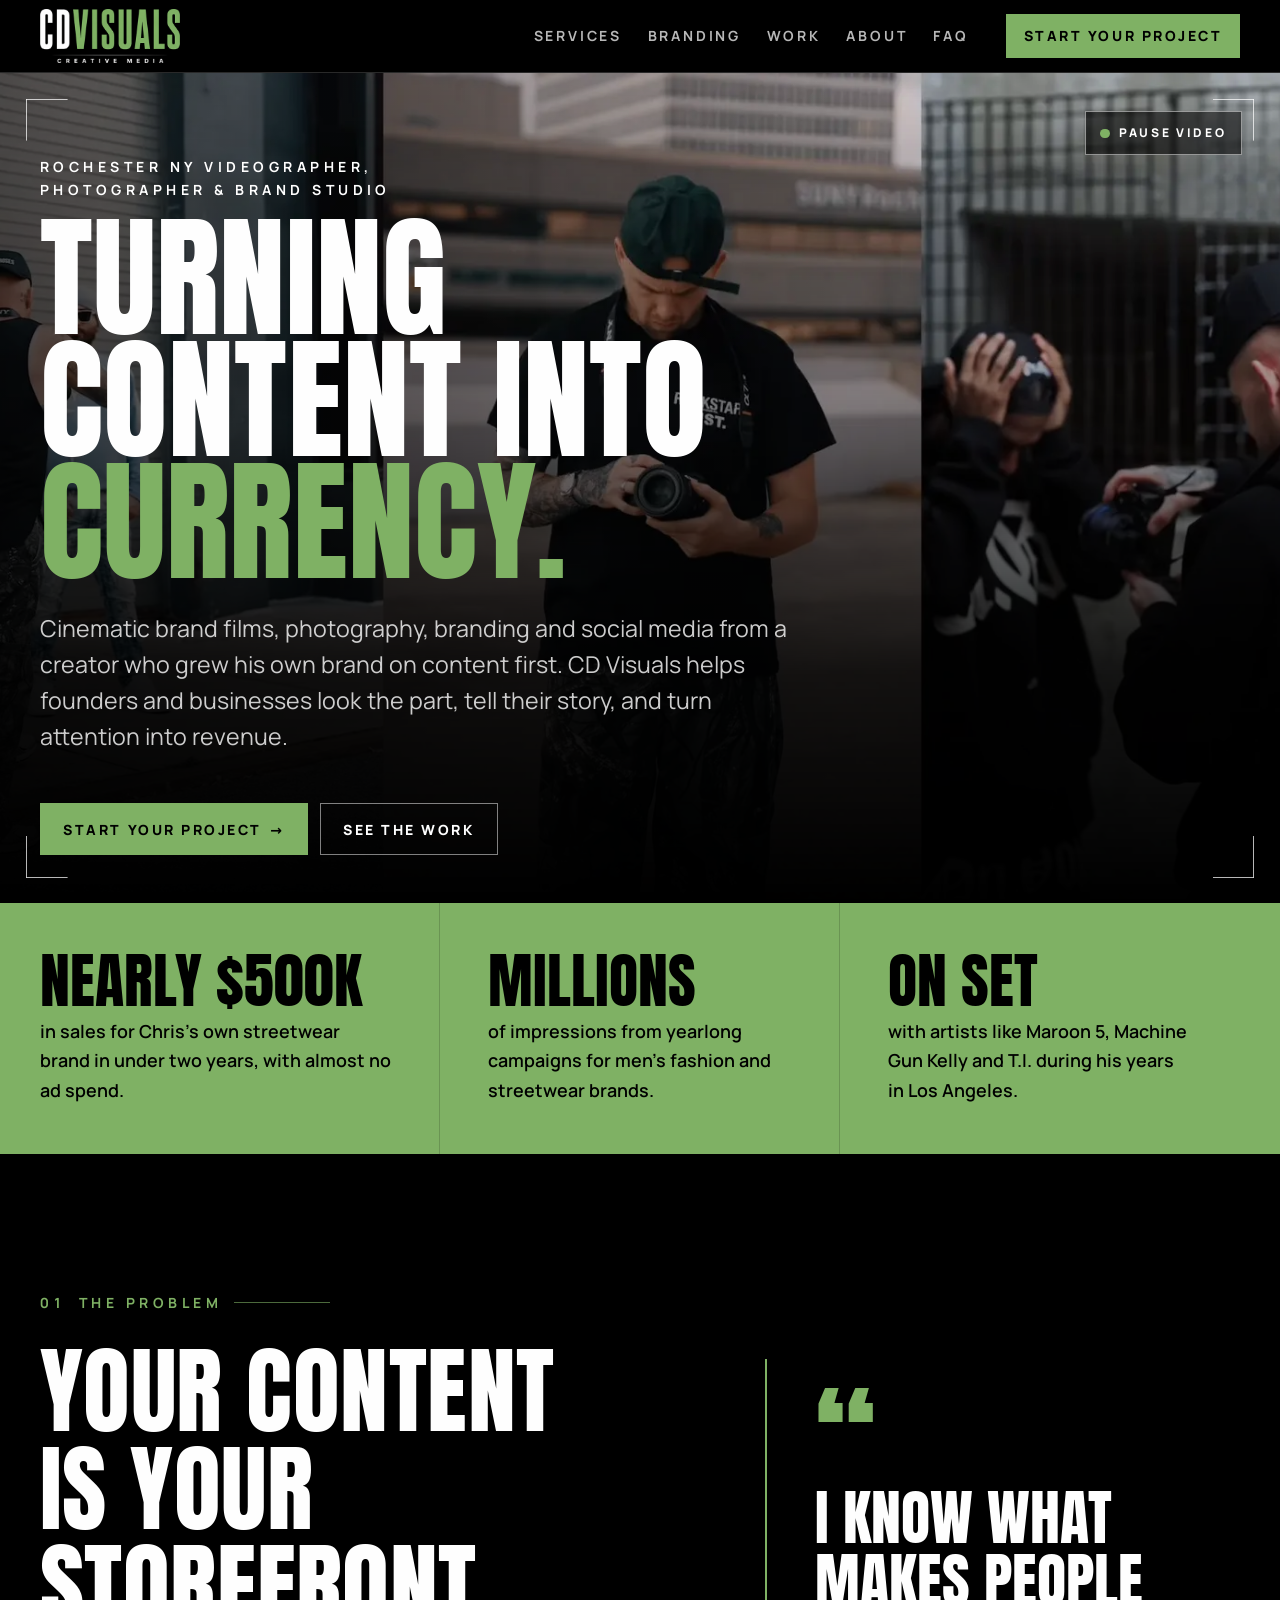
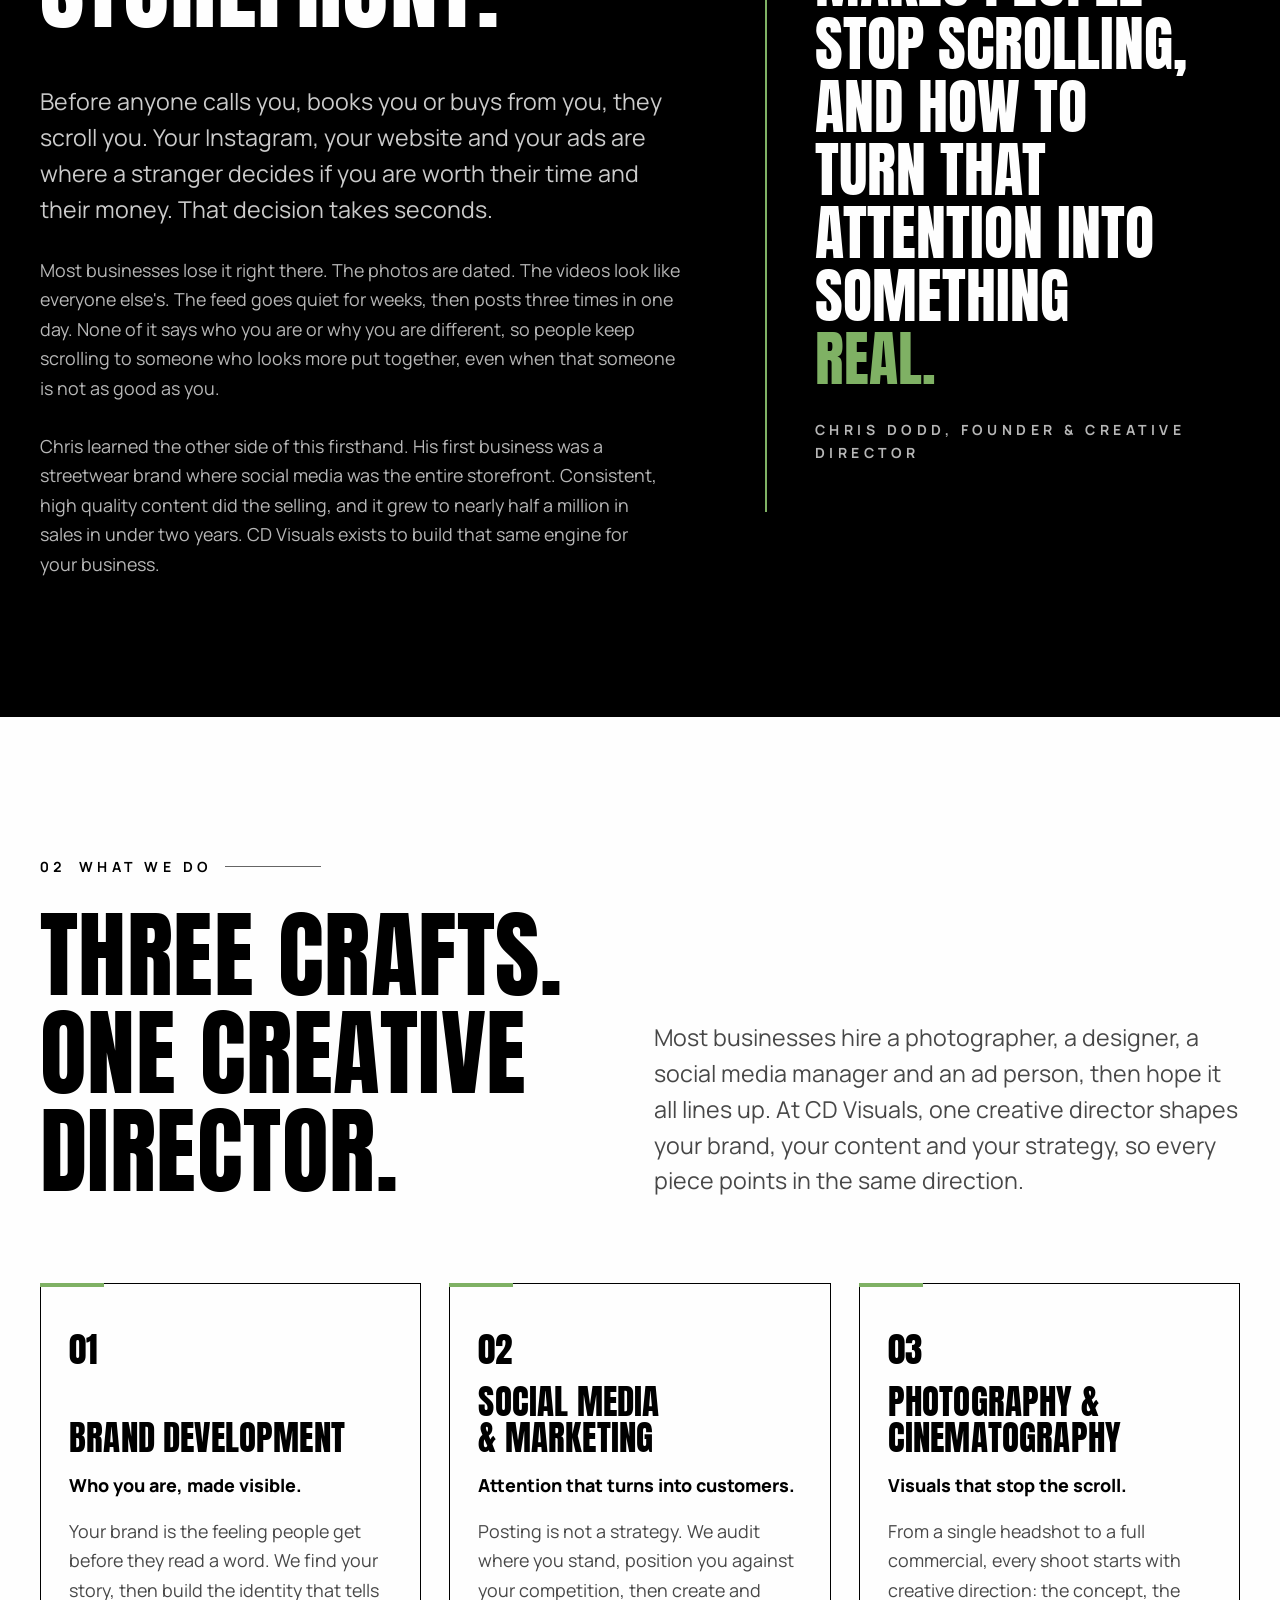
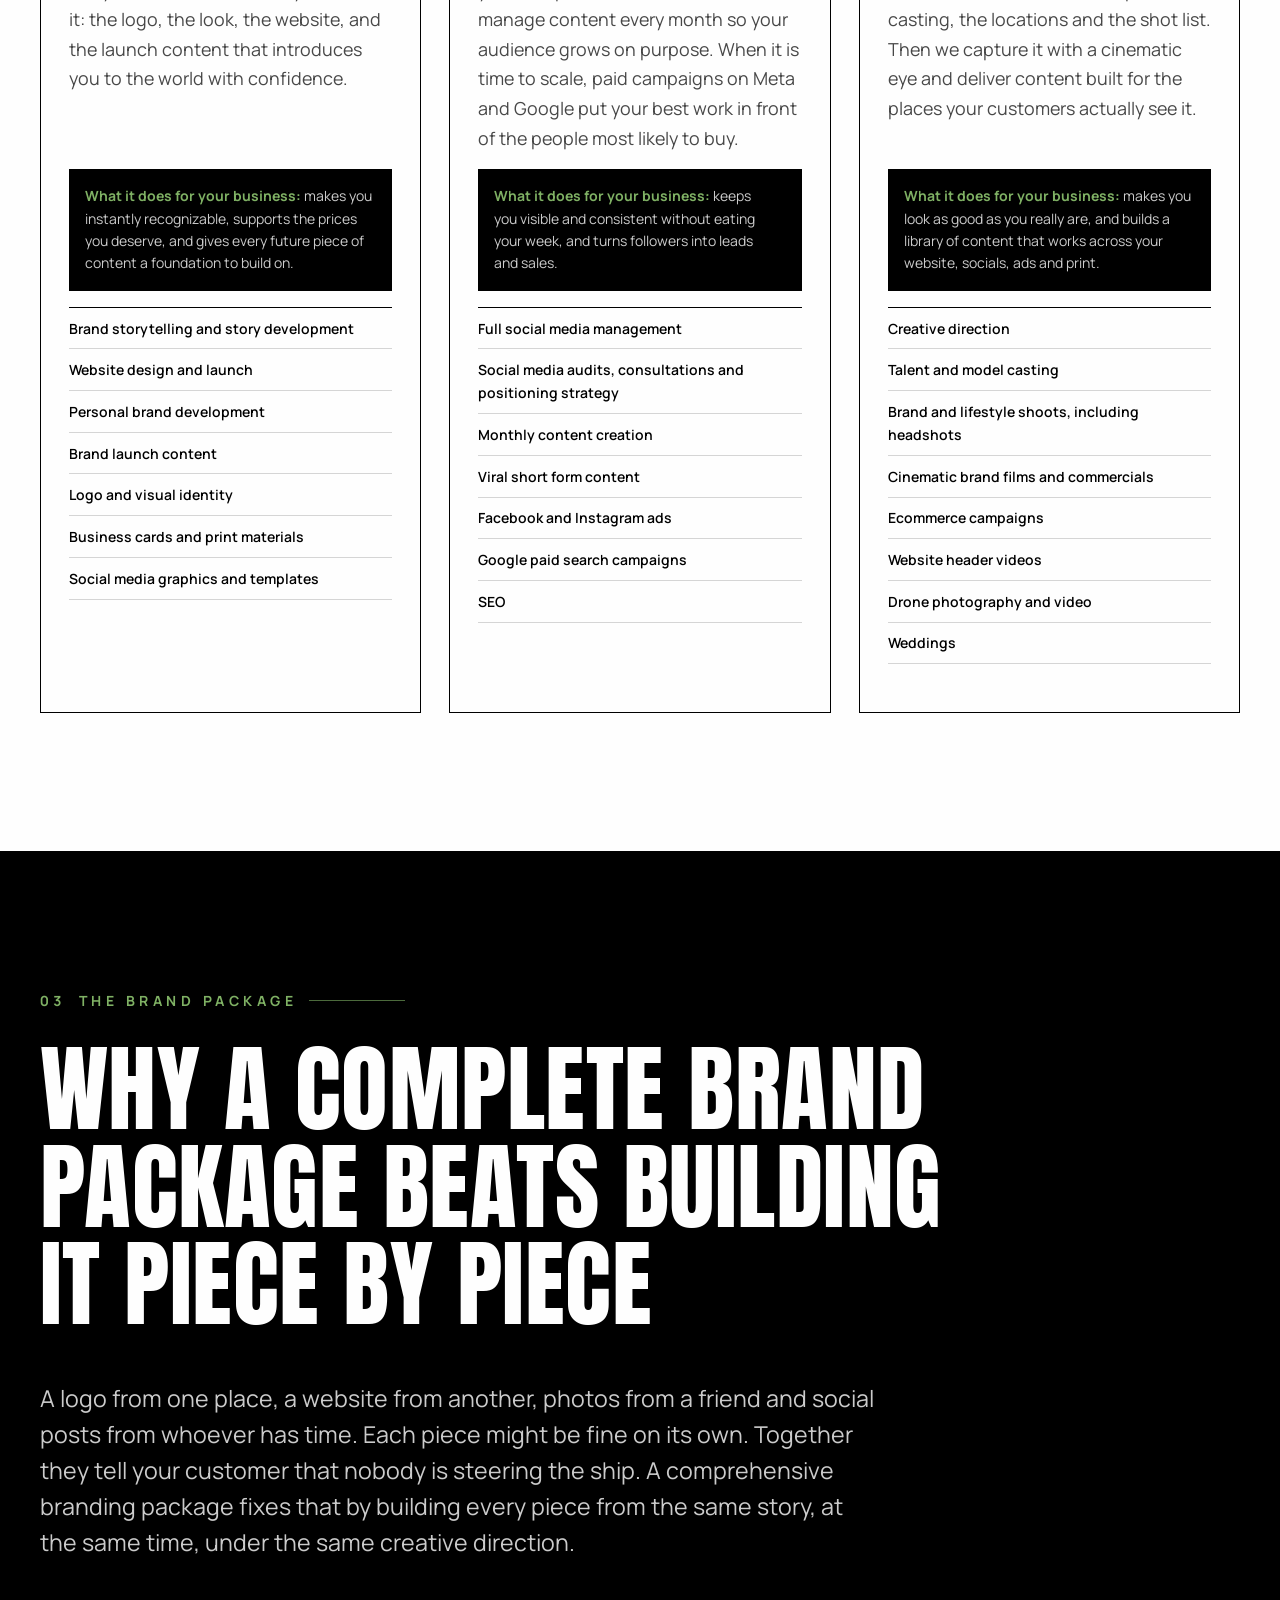
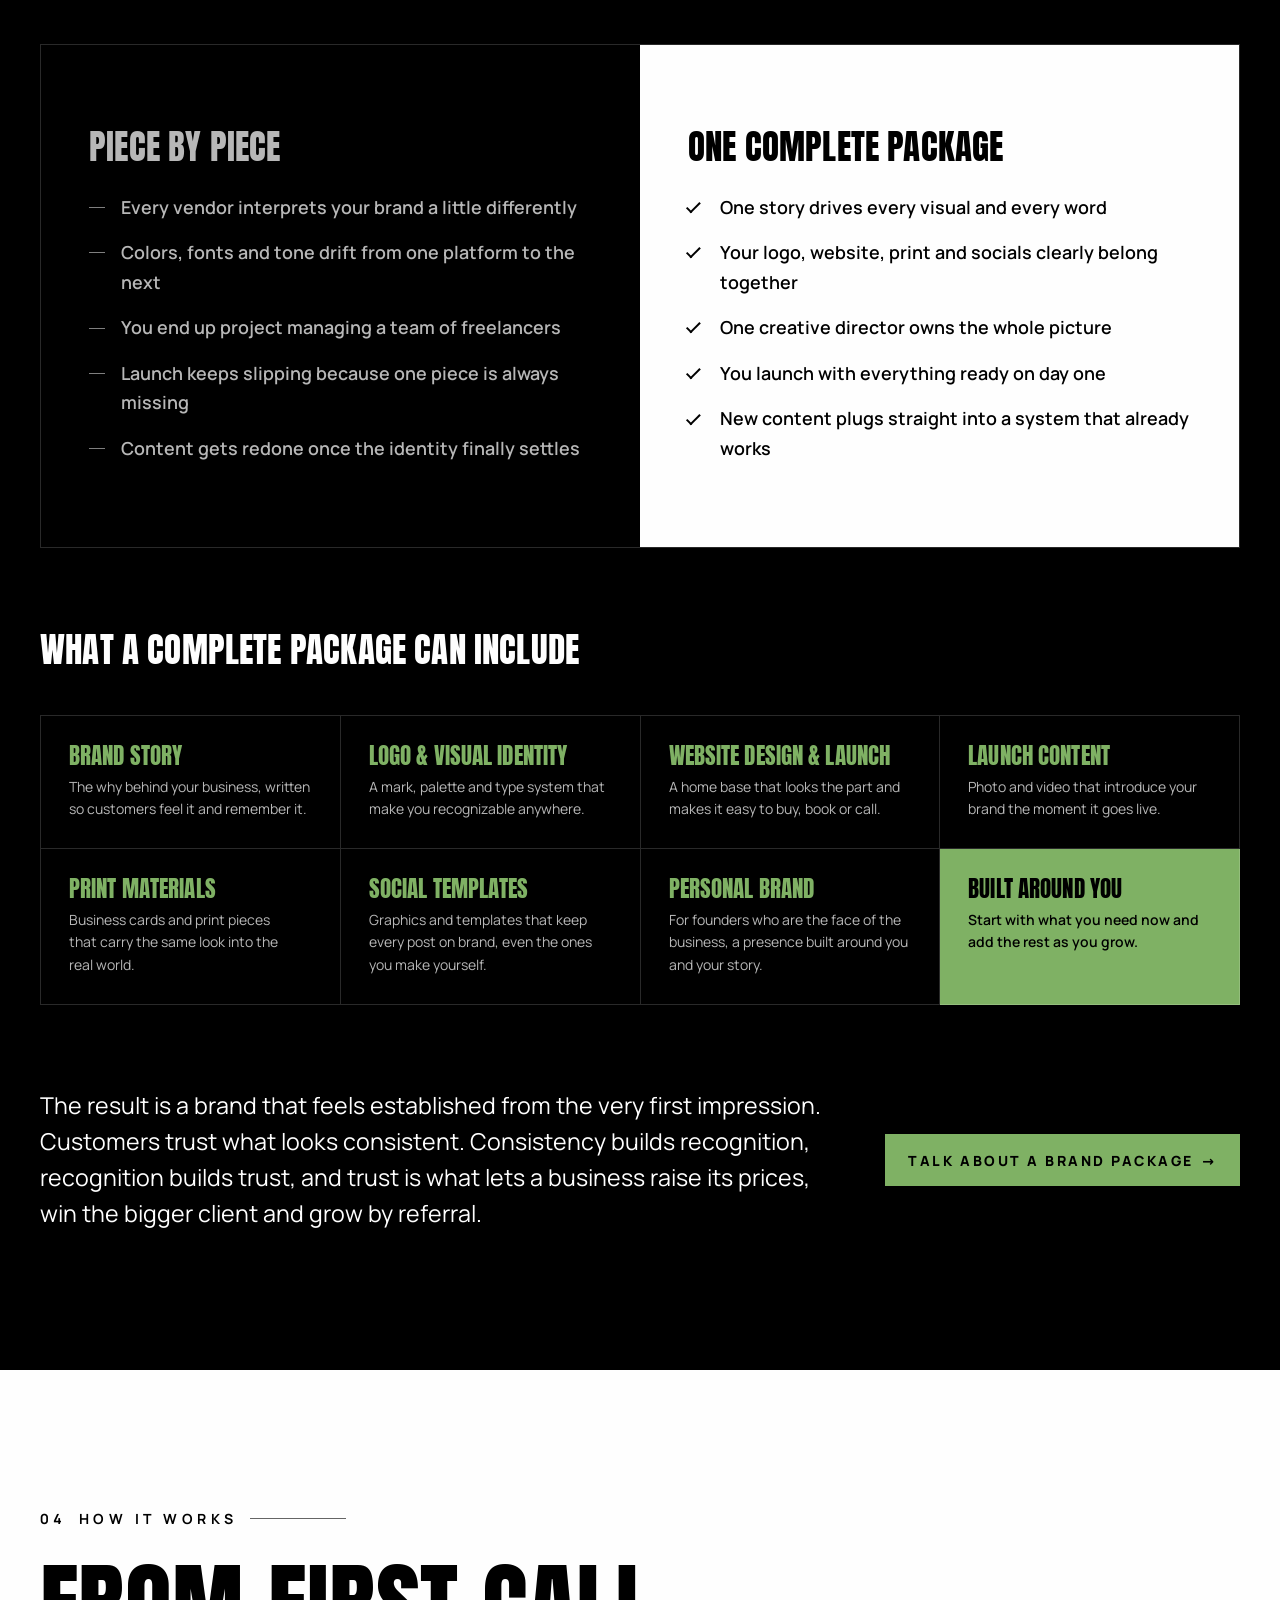
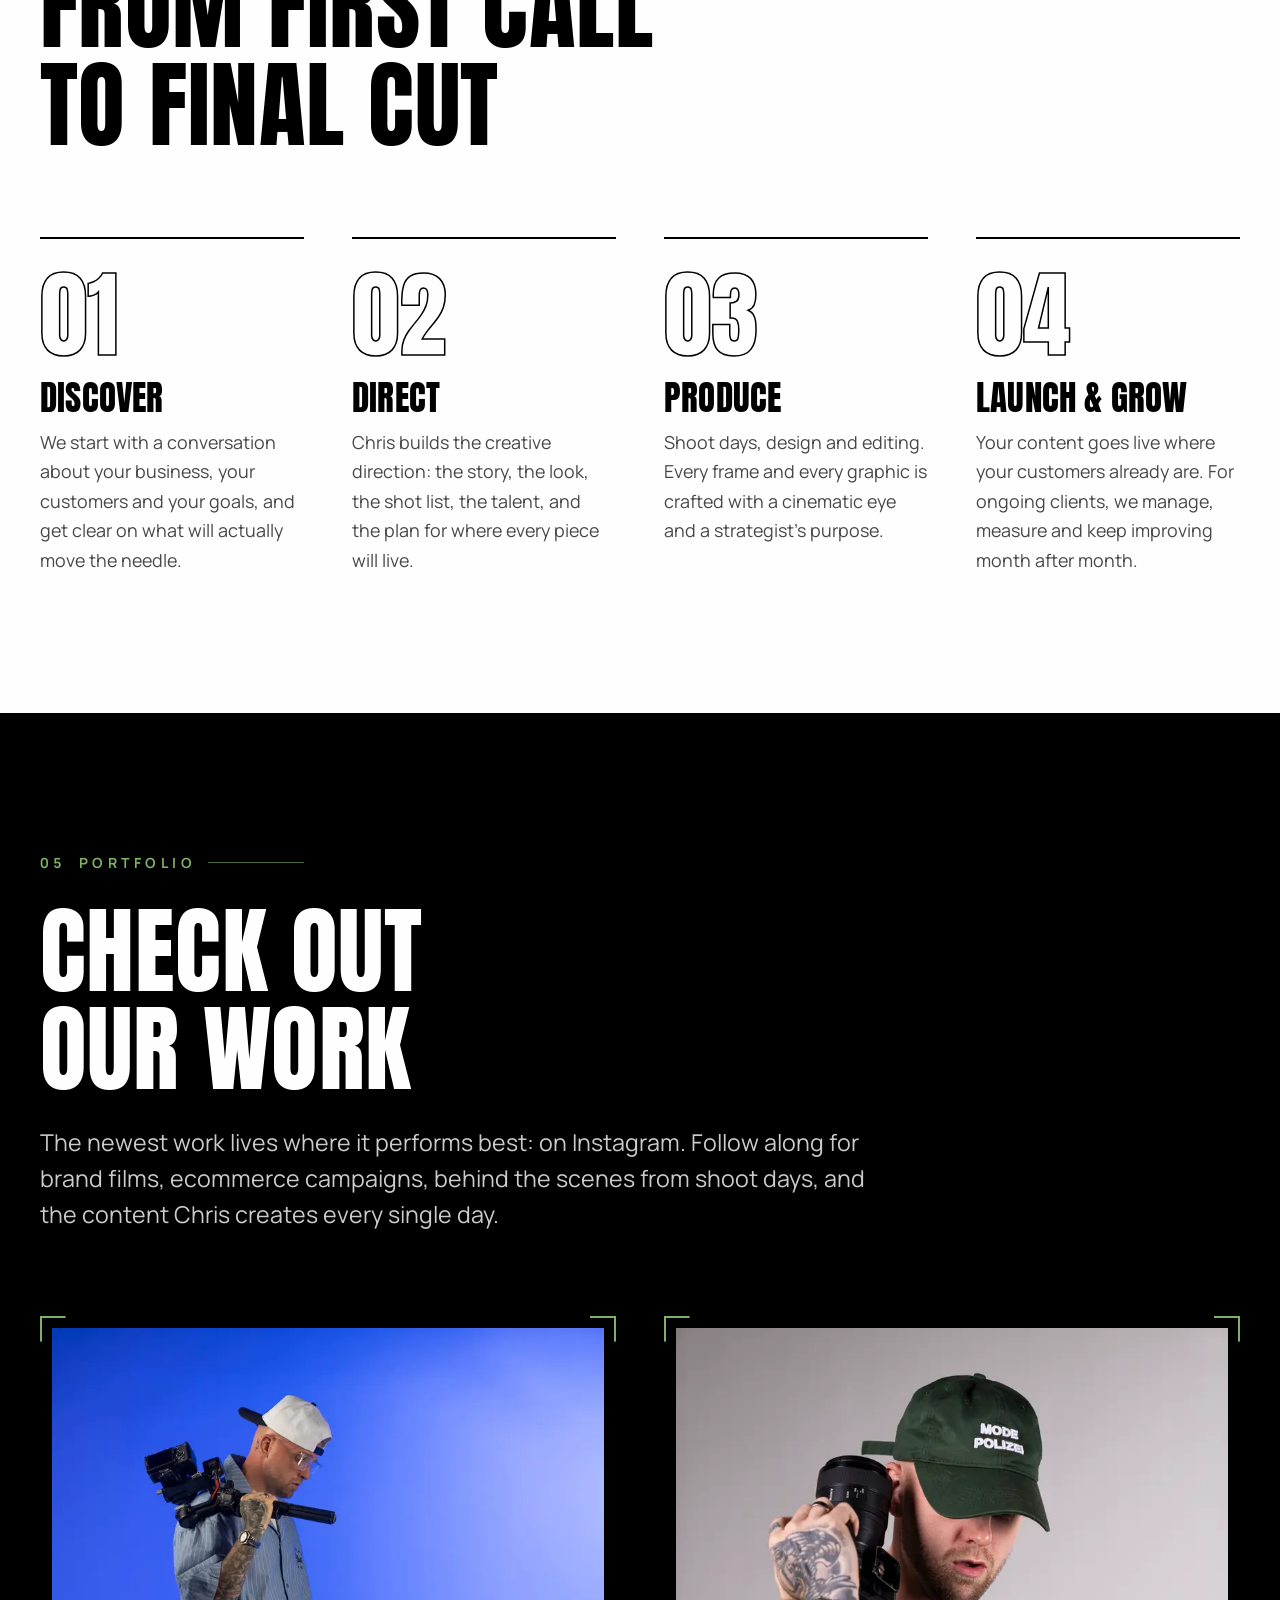
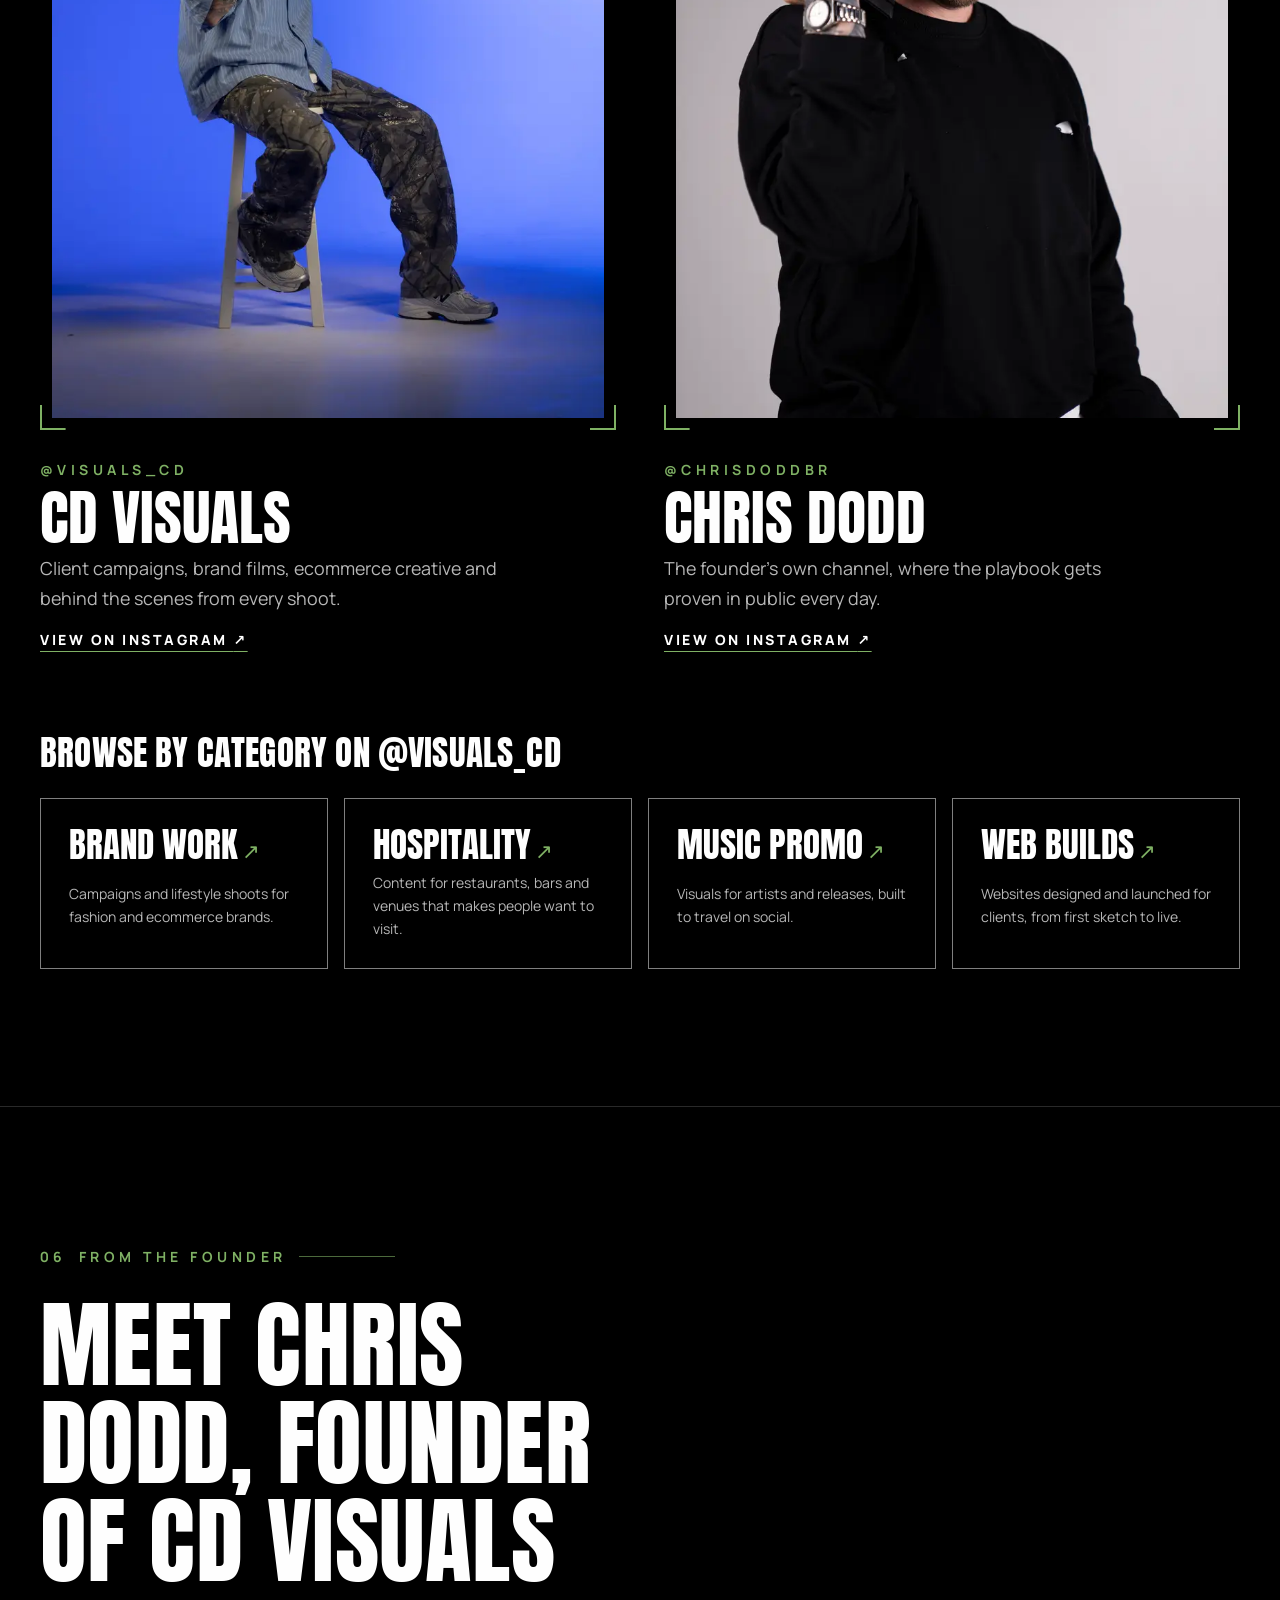
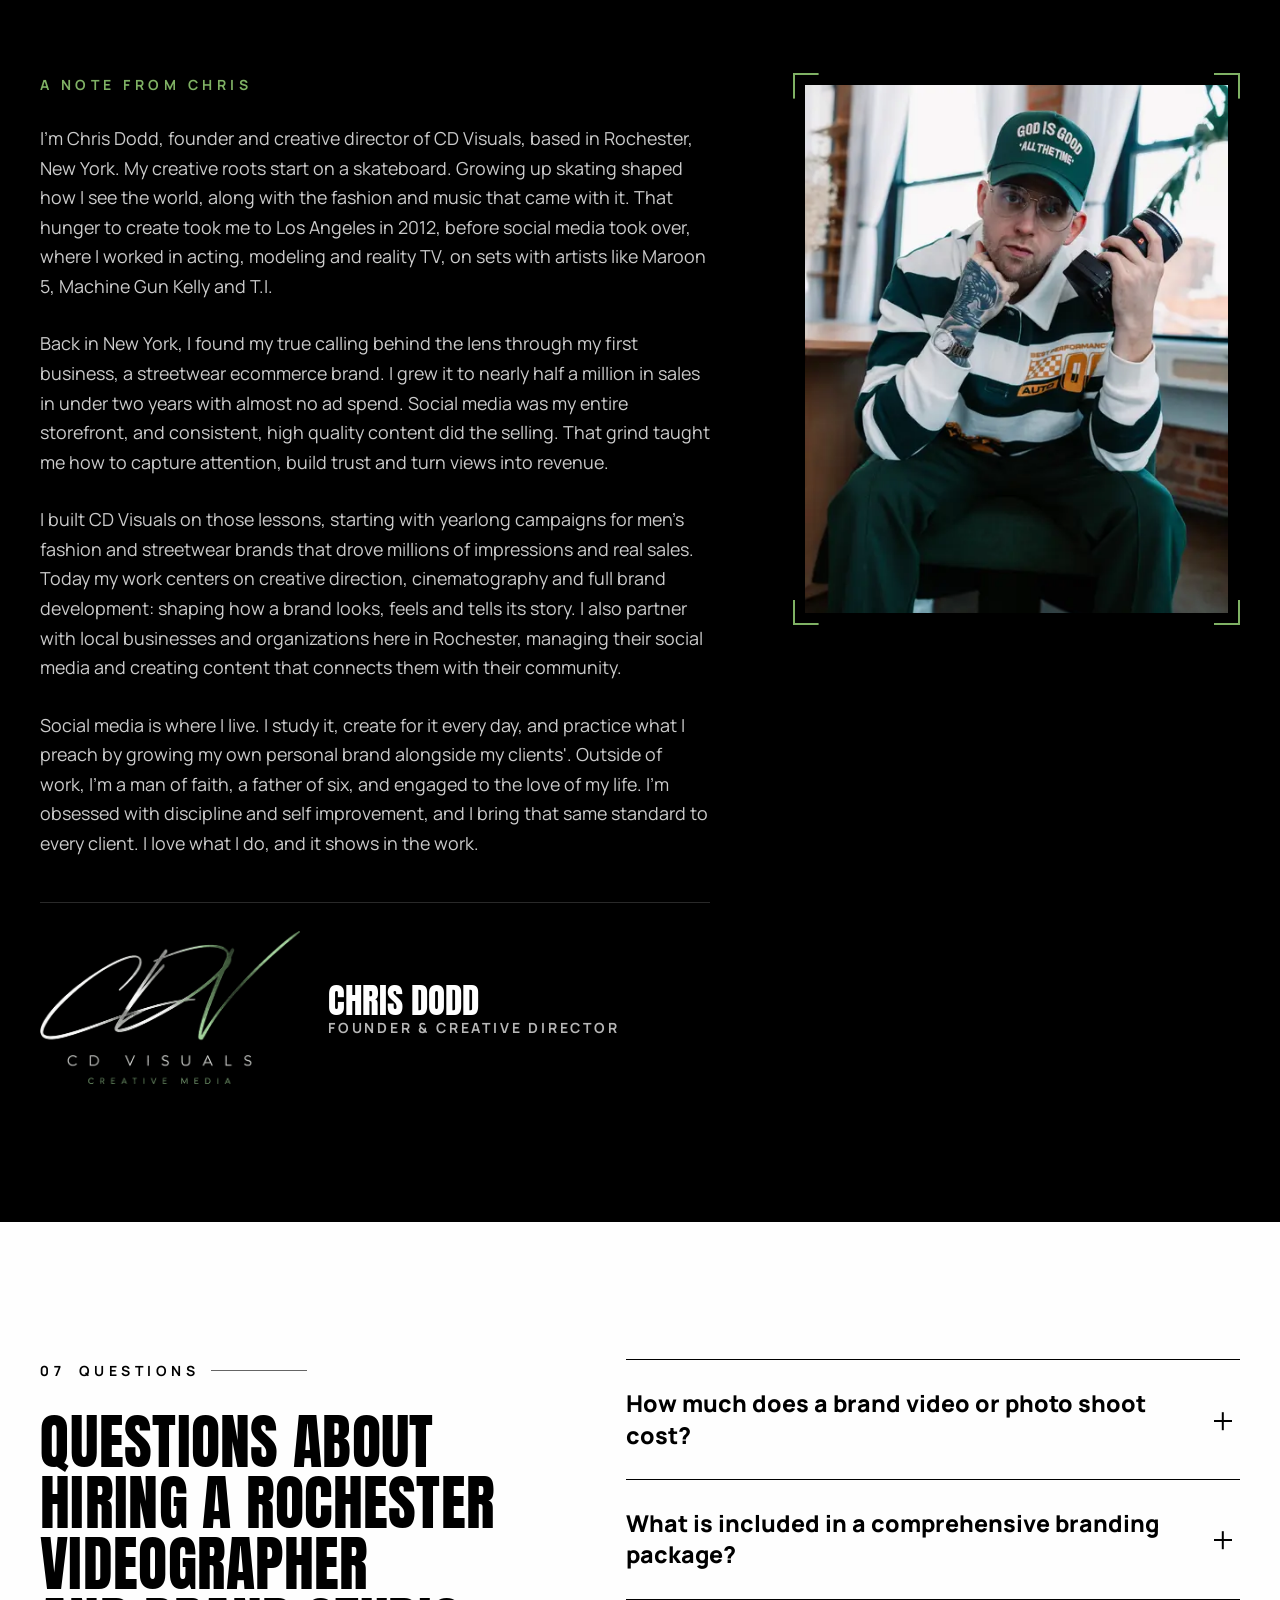
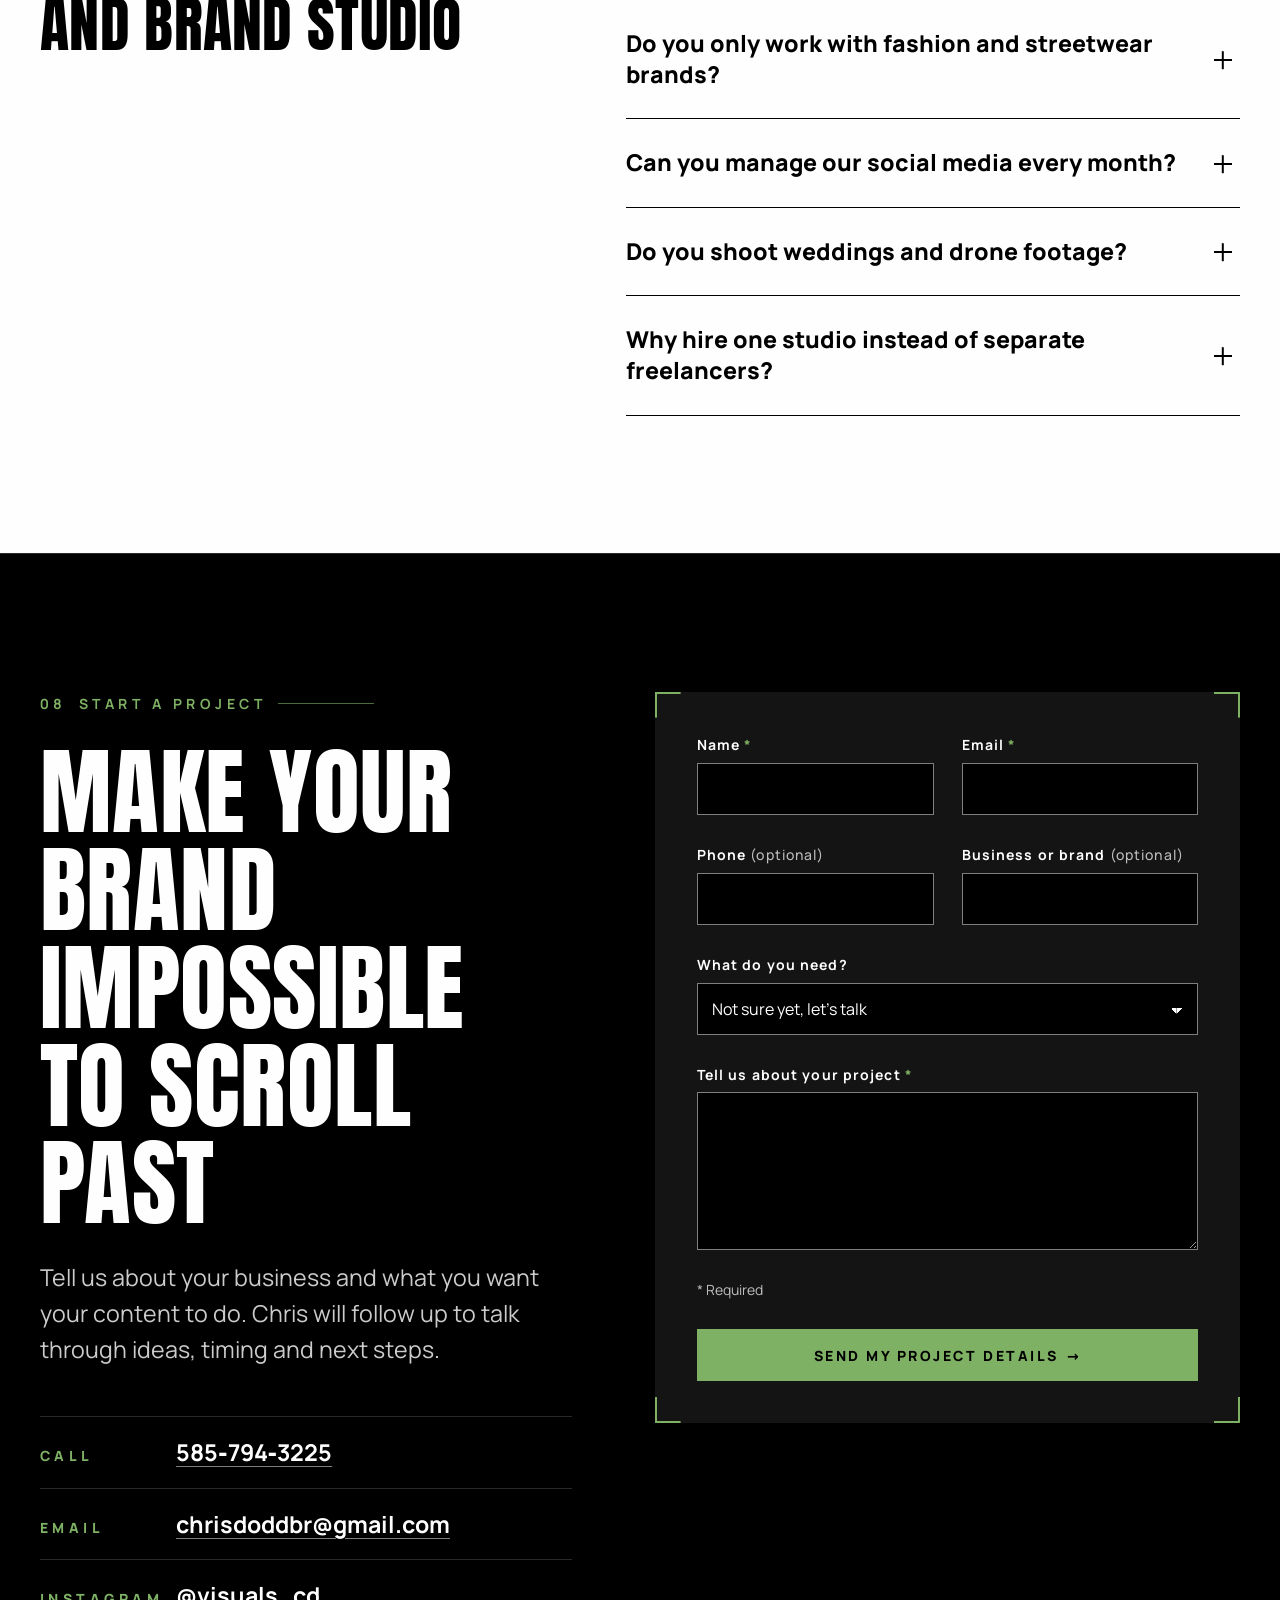
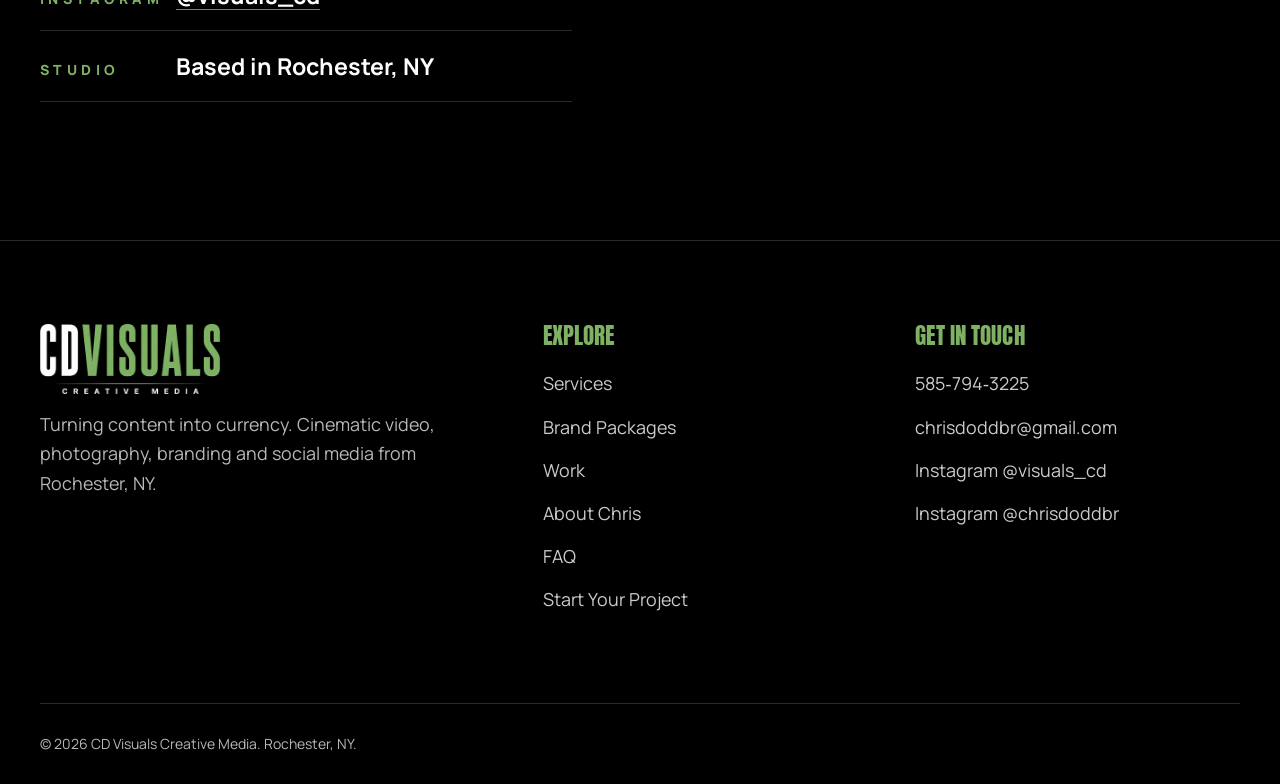
==== index.html @ 81384646 "Initial site: CD Visuals one-page site Hand-built static site (HTML/CSS/vanilla JS, no build step) f" ====
<!doctype html>
<html lang="en">
  <head>
    <meta charset="UTF-8" />
    <meta name="viewport" content="width=device-width, initial-scale=1.0" />
    <title>Rochester NY Videographer &amp; Brand Studio | CD Visuals</title>
    <meta
      name="description"
      content="Rochester NY videographer and brand studio for cinematic films, photography, branding and social media that sells. Start your project with CD Visuals."
    />
    <link rel="canonical" href="https://cd-visuals.com/" />

    <meta property="og:type" content="website" />
    <meta property="og:site_name" content="CD Visuals Creative Media" />
    <meta property="og:title" content="Rochester NY Videographer &amp; Brand Studio | CD Visuals" />
    <meta
      property="og:description"
      content="Rochester NY videographer and brand studio for cinematic films, photography, branding and social media that sells. Start your project with CD Visuals."
    />
    <meta property="og:url" content="https://cd-visuals.com/" />
    <meta property="og:image" content="https://cd-visuals.com/images/og-default.png" />
    <meta property="og:image:width" content="1200" />
    <meta property="og:image:height" content="630" />
    <meta property="og:image:alt" content="CD Visuals Creative Media logo in white and green on black" />
    <meta name="twitter:card" content="summary_large_image" />
    <meta name="twitter:title" content="Rochester NY Videographer &amp; Brand Studio | CD Visuals" />
    <meta
      name="twitter:description"
      content="Rochester NY videographer and brand studio for cinematic films, photography, branding and social media that sells. Start your project with CD Visuals."
    />
    <meta name="twitter:image" content="https://cd-visuals.com/images/og-default.png" />
    <meta name="theme-color" content="#000000" />

    <link rel="icon" href="/favicon.ico" sizes="48x48" />
    <link rel="apple-touch-icon" href="/apple-touch-icon.png" />
    <link rel="manifest" href="/site.webmanifest" />

    <link rel="preload" href="/fonts/anton-400.woff2" as="font" type="font/woff2" crossorigin="anonymous" />
    <link rel="preload" href="/fonts/manrope-variable.woff2" as="font" type="font/woff2" crossorigin="anonymous" />
    <link rel="preload" href="/images/hero-poster.webp" as="image" type="image/webp" fetchpriority="high" />

    <link rel="stylesheet" href="/css/tokens.css" />
    <link rel="stylesheet" href="/css/base.css" />
    <link rel="stylesheet" href="/css/header.css" />
    <link rel="stylesheet" href="/css/hero.css" />
    <link rel="stylesheet" href="/css/sections.css" />
    <link rel="stylesheet" href="/css/form.css" />

    <script defer src="/js/main.js"></script>
    <script defer src="/js/contact-form.js"></script>

    <!-- Structured data: JSON-LD is inline by spec -->
    <script type="application/ld+json">
      {
        "@context": "https://schema.org",
        "@graph": [
          {
            "@type": ["ProfessionalService", "LocalBusiness"],
            "@id": "https://cd-visuals.com/#business",
            "name": "CD Visuals Creative Media",
            "alternateName": "CDVISUALS",
            "slogan": "Turning content into currency",
            "description": "Rochester, NY creative media studio offering cinematic brand films, photography, brand development, and social media management and marketing.",
            "url": "https://cd-visuals.com/",
            "logo": "https://cd-visuals.com/images/cd-visuals-logo-400.webp",
            "image": "https://cd-visuals.com/images/og-default.png",
            "telephone": "+1-585-794-3225",
            "email": "chrisdoddbr@gmail.com",
            "address": {
              "@type": "PostalAddress",
              "addressLocality": "Rochester",
              "addressRegion": "NY",
              "addressCountry": "US"
            },
            "areaServed": { "@type": "City", "name": "Rochester, NY" },
            "founder": { "@id": "https://cd-visuals.com/#chris-dodd" },
            "sameAs": ["https://www.instagram.com/visuals_cd/", "https://www.instagram.com/chrisdoddbr/"],
            "contactPoint": {
              "@type": "ContactPoint",
              "contactType": "sales",
              "telephone": "+1-585-794-3225",
              "email": "chrisdoddbr@gmail.com",
              "areaServed": "US",
              "availableLanguage": "English"
            },
            "hasOfferCatalog": {
              "@type": "OfferCatalog",
              "name": "Creative media services",
              "itemListElement": [
                {
                  "@type": "Offer",
                  "itemOffered": {
                    "@type": "Service",
                    "name": "Brand Development",
                    "description": "Brand storytelling, logo and visual identity, website design and launch, personal brand development, brand launch content, print materials, and social media templates."
                  }
                },
                {
                  "@type": "Offer",
                  "itemOffered": {
                    "@type": "Service",
                    "name": "Social Media and Marketing",
                    "description": "Full social media management, audits and positioning strategy, monthly content creation, short form video, Facebook and Instagram ads, Google paid search, and SEO."
                  }
                },
                {
                  "@type": "Offer",
                  "itemOffered": {
                    "@type": "Service",
                    "name": "Photography and Cinematography",
                    "description": "Creative direction, talent casting, brand and lifestyle shoots including headshots, cinematic brand films and commercials, ecommerce campaigns, website header videos, drone photo and video, and weddings."
                  }
                }
              ]
            }
          },
          {
            "@type": "Person",
            "@id": "https://cd-visuals.com/#chris-dodd",
            "name": "Chris Dodd",
            "jobTitle": "Founder and Creative Director",
            "worksFor": { "@id": "https://cd-visuals.com/#business" },
            "image": "https://cd-visuals.com/images/founder-headshot-800.webp",
            "sameAs": ["https://www.instagram.com/chrisdoddbr/"]
          },
          {
            "@type": "WebSite",
            "@id": "https://cd-visuals.com/#website",
            "url": "https://cd-visuals.com/",
            "name": "CD Visuals Creative Media",
            "publisher": { "@id": "https://cd-visuals.com/#business" }
          },
          {
            "@type": "WebPage",
            "@id": "https://cd-visuals.com/#webpage",
            "url": "https://cd-visuals.com/",
            "name": "Rochester NY Videographer & Brand Studio | CD Visuals",
            "isPartOf": { "@id": "https://cd-visuals.com/#website" },
            "about": { "@id": "https://cd-visuals.com/#business" },
            "breadcrumb": { "@id": "https://cd-visuals.com/#breadcrumb" }
          },
          {
            "@type": "BreadcrumbList",
            "@id": "https://cd-visuals.com/#breadcrumb",
            "itemListElement": [{ "@type": "ListItem", "position": 1, "name": "Home", "item": "https://cd-visuals.com/" }]
          },
          {
            "@type": "FAQPage",
            "@id": "https://cd-visuals.com/#faq",
            "mainEntity": [
              {
                "@type": "Question",
                "name": "How much does a brand video or photo shoot cost?",
                "acceptedAnswer": {
                  "@type": "Answer",
                  "text": "Every project is scoped to your goals, so there is no one-size price list. A headshot session and a full commercial are very different jobs. Share what you have in mind through the project form and you will get a clear quote after a short conversation."
                }
              },
              {
                "@type": "Question",
                "name": "What is included in a comprehensive branding package?",
                "acceptedAnswer": {
                  "@type": "Answer",
                  "text": "A package can include brand storytelling, logo and visual identity, website design and launch, launch photo and video, business cards and print, social media graphics and templates, and personal brand development for founders. It is shaped around where your business is right now, so you pay for what moves you forward."
                }
              },
              {
                "@type": "Question",
                "name": "Does CD Visuals only work with fashion and streetwear brands?",
                "acceptedAnswer": {
                  "@type": "Answer",
                  "text": "No. Chris built his name in men's fashion and streetwear, and that standard carries into every industry. CD Visuals also works with Rochester local businesses and organizations, hospitality, musicians, founders building a personal brand, and couples on their wedding day."
                }
              },
              {
                "@type": "Question",
                "name": "Can CD Visuals manage our social media every month?",
                "acceptedAnswer": {
                  "@type": "Answer",
                  "text": "Yes. Full social media management covers strategy, monthly content creation and posting, with Facebook and Instagram ads, Google paid search and SEO available when you are ready to scale."
                }
              },
              {
                "@type": "Question",
                "name": "Do you shoot weddings and drone footage?",
                "acceptedAnswer": {
                  "@type": "Answer",
                  "text": "Yes to both. Weddings get the same cinematic eye as a brand film, and drone photography and video add the wide, dramatic shots that make a property, an event or a location feel big."
                }
              },
              {
                "@type": "Question",
                "name": "Why hire one studio instead of separate freelancers?",
                "acceptedAnswer": {
                  "@type": "Answer",
                  "text": "Your customer experiences your brand as one thing. When the same creative director handles your strategy, your shoots and your social, everything matches, nothing gets lost between vendors, and you spend your time running your business instead of managing freelancers."
                }
              }
            ]
          }
        ]
      }
    </script>
  </head>
  <body>
    <a class="skip-link" href="#main">Skip to content</a>

    <header class="site-header">
      <div class="site-header__inner container">
        <a class="site-header__logo" href="#top" aria-label="CD Visuals Creative Media, back to top">
          <img
            src="/images/cd-visuals-logo-200.webp"
            srcset="/images/cd-visuals-logo-200.webp 200w, /images/cd-visuals-logo-400.webp 400w"
            sizes="140px"
            width="200"
            height="78"
            alt="CD Visuals Creative Media"
          />
        </a>
        <button type="button" class="nav-toggle" aria-expanded="false" aria-controls="primary-nav">
          <span class="nav-toggle__bars" aria-hidden="true"></span>
          <span class="nav-toggle__label">Menu</span>
        </button>
        <nav id="primary-nav" class="primary-nav" aria-label="Primary">
          <ul class="primary-nav__list">
            <li><a href="#services">Services</a></li>
            <li><a href="#branding">Branding</a></li>
            <li><a href="#work">Work</a></li>
            <li><a href="#about">About</a></li>
            <li><a href="#faq">FAQ</a></li>
            <li class="primary-nav__cta"><a class="btn btn--primary" href="#contact">Start Your Project</a></li>
          </ul>
        </nav>
      </div>
    </header>

    <main id="main">
      <!-- HERO -->
      <section class="hero" id="top" aria-labelledby="hero-title">
        <video
          class="hero__video"
          muted
          loop
          playsinline
          preload="none"
          poster="/images/hero-poster.webp"
          aria-hidden="true"
          tabindex="-1"
        >
          <source src="/video/cd-visuals-hero.mp4" type="video/mp4" />
        </video>
        <div class="hero__shade" aria-hidden="true"></div>
        <div class="hero__frame" aria-hidden="true"></div>

        <div class="hero__content container">
          <h1 class="hero__title" id="hero-title">
            <span class="hero__kicker">Rochester NY videographer, photographer &amp; brand studio</span>
            <span class="hero__headline">Turning content into <em>currency.</em></span>
          </h1>
          <p class="hero__sub">
            Cinematic brand films, photography, branding and social media from a creator who grew his own brand on
            content first. CD Visuals helps founders and businesses look the part, tell their story, and turn attention
            into revenue.
          </p>
          <div class="hero__actions">
            <a class="btn btn--primary" href="#contact">Start Your Project <span class="btn__arrow" aria-hidden="true">&rarr;</span></a>
            <a class="btn btn--ghost" href="#work">See the Work</a>
          </div>
        </div>

        <button type="button" class="hero__rec" aria-pressed="false" hidden>
          <span class="hero__rec-dot" aria-hidden="true"></span>
          <span class="hero__rec-label">Pause video</span>
        </button>
      </section>

      <!-- PROOF -->
      <section class="proof" aria-label="Track record">
        <ul class="proof__list container">
          <li class="proof__item" data-reveal>
            <span class="proof__big">Nearly $500K</span>
            <span class="proof__text">in sales for Chris's own streetwear brand in under two years, with almost no ad spend.</span>
          </li>
          <li class="proof__item" data-reveal>
            <span class="proof__big">Millions</span>
            <span class="proof__text">of impressions from yearlong campaigns for men's fashion and streetwear brands.</span>
          </li>
          <li class="proof__item" data-reveal>
            <span class="proof__big">On Set</span>
            <span class="proof__text">with artists like Maroon 5, Machine Gun Kelly and T.I. during his years in Los Angeles.</span>
          </li>
        </ul>
      </section>

      <!-- PROBLEM -->
      <section class="section thesis" id="approach" aria-labelledby="thesis-title">
        <div class="container thesis__grid">
          <div class="thesis__copy">
            <p class="eyebrow"><span class="eyebrow__num">01</span> The Problem</p>
            <h2 class="section-title" id="thesis-title" data-reveal>Your content is your storefront.</h2>
            <div class="thesis__body">
              <p class="lede">
                Before anyone calls you, books you or buys from you, they scroll you. Your Instagram, your website and
                your ads are where a stranger decides if you are worth their time and their money. That decision takes
                seconds.
              </p>
              <p>
                Most businesses lose it right there. The photos are dated. The videos look like everyone else's. The
                feed goes quiet for weeks, then posts three times in one day. None of it says who you are or why you are
                different, so people keep scrolling to someone who looks more put together, even when that someone is
                not as good as you.
              </p>
              <p>
                Chris learned the other side of this firsthand. His first business was a streetwear brand where social
                media was the entire storefront. Consistent, high quality content did the selling, and it grew to nearly
                half a million in sales in under two years. CD Visuals exists to build that same engine for your
                business.
              </p>
            </div>
          </div>
          <figure class="thesis__media" data-reveal>
            <blockquote class="thesis__quote">
              <p><span class="thesis__quote-mark" aria-hidden="true">&ldquo;</span>I know what makes people stop scrolling, and how to turn that attention into something <em>real.</em></p>
            </blockquote>
            <figcaption class="thesis__quote-by">Chris Dodd, Founder &amp; Creative Director</figcaption>
          </figure>
        </div>
      </section>

      <!-- SERVICES -->
      <section class="section section--light services" id="services" aria-labelledby="services-title">
        <div class="container">
          <div class="services__head">
            <p class="eyebrow"><span class="eyebrow__num">02</span> What We Do</p>
            <h2 class="section-title" id="services-title" data-reveal>Three crafts. One creative director.</h2>
            <p class="lede">
              Most businesses hire a photographer, a designer, a social media manager and an ad person, then hope it all
              lines up. At CD Visuals, one creative director
              shapes your brand, your content and your strategy, so every piece points in the same direction.
            </p>
          </div>

          <ol class="services__grid">
            <li class="service-card" data-reveal>
              <span class="service-card__num" aria-hidden="true">01</span>
              <h3 class="service-card__title">Brand Development</h3>
              <p class="service-card__tag">Who you are, made visible.</p>
              <p>
                Your brand is the feeling people get before they read a word. We find your story, then build the
                identity that tells it: the logo, the look, the website, and the launch content that introduces you to
                the world with confidence.
              </p>
              <p class="service-card__value">
                <strong>What it does for your business:</strong> makes you instantly recognizable, supports the prices
                you deserve, and gives every future piece of content a foundation to build on.
              </p>
              <ul class="service-card__list">
                <li>Brand storytelling and story development</li>
                <li>Website design and launch</li>
                <li>Personal brand development</li>
                <li>Brand launch content</li>
                <li>Logo and visual identity</li>
                <li>Business cards and print materials</li>
                <li>Social media graphics and templates</li>
              </ul>
            </li>
            <li class="service-card" data-reveal>
              <span class="service-card__num" aria-hidden="true">02</span>
              <h3 class="service-card__title">Social Media &amp; Marketing</h3>
              <p class="service-card__tag">Attention that turns into customers.</p>
              <p>
                Posting is not a strategy. We audit where you stand, position you against your competition, then create
                and manage content every month so your audience grows on purpose. When it is time to scale, paid
                campaigns on Meta and Google put your best work in front of the people most likely to buy.
              </p>
              <p class="service-card__value">
                <strong>What it does for your business:</strong> keeps you visible and consistent without eating your
                week, and turns followers into leads and sales.
              </p>
              <ul class="service-card__list">
                <li>Full social media management</li>
                <li>Social media audits, consultations and positioning strategy</li>
                <li>Monthly content creation</li>
                <li>Viral short form content</li>
                <li>Facebook and Instagram ads</li>
                <li>Google paid search campaigns</li>
                <li>SEO</li>
              </ul>
            </li>
            <li class="service-card" data-reveal>
              <span class="service-card__num" aria-hidden="true">03</span>
              <h3 class="service-card__title">Photography &amp; Cinematography</h3>
              <p class="service-card__tag">Visuals that stop the scroll.</p>
              <p>
                From a single headshot to a full commercial, every shoot starts with creative direction: the concept,
                the casting, the locations and the shot list. Then we capture it with a cinematic eye and deliver
                content built for the places your customers actually see it.
              </p>
              <p class="service-card__value">
                <strong>What it does for your business:</strong> makes you look as good as you really are, and builds a
                library of content that works across your website, socials, ads and print.
              </p>
              <ul class="service-card__list">
                <li>Creative direction</li>
                <li>Talent and model casting</li>
                <li>Brand and lifestyle shoots, including headshots</li>
                <li>Cinematic brand films and commercials</li>
                <li>Ecommerce campaigns</li>
                <li>Website header videos</li>
                <li>Drone photography and video</li>
                <li>Weddings</li>
              </ul>
            </li>
          </ol>
        </div>
      </section>

      <!-- BRAND PACKAGE -->
      <section class="section branding" id="branding" aria-labelledby="branding-title">
        <div class="container">
          <p class="eyebrow"><span class="eyebrow__num">03</span> The Brand Package</p>
          <h2 class="section-title branding__title" id="branding-title" data-reveal>
            Why a complete brand package beats building it piece by piece
          </h2>
          <p class="lede">
            A logo from one place, a website from another, photos from a friend and social posts from whoever has time.
            Each piece might be fine on its own. Together they tell your customer that nobody is steering the ship. A
            comprehensive branding package fixes that by building every piece from the same story, at the same time,
            under the same creative direction.
          </p>

          <div class="compare" data-reveal>
            <div class="compare__col compare__col--before">
              <h3 class="compare__title">Piece by piece</h3>
              <ul class="compare__list">
                <li>Every vendor interprets your brand a little differently</li>
                <li>Colors, fonts and tone drift from one platform to the next</li>
                <li>You end up project managing a team of freelancers</li>
                <li>Launch keeps slipping because one piece is always missing</li>
                <li>Content gets redone once the identity finally settles</li>
              </ul>
            </div>
            <div class="compare__col compare__col--after">
              <h3 class="compare__title">One complete package</h3>
              <ul class="compare__list">
                <li>One story drives every visual and every word</li>
                <li>Your logo, website, print and socials clearly belong together</li>
                <li>One creative director owns the whole picture</li>
                <li>You launch with everything ready on day one</li>
                <li>New content plugs straight into a system that already works</li>
              </ul>
            </div>
          </div>

          <h3 class="branding__subhead">What a complete package can include</h3>
          <ul class="includes">
            <li class="includes__item" data-reveal>
              <h4>Brand story</h4>
              <p>The why behind your business, written so customers feel it and remember it.</p>
            </li>
            <li class="includes__item" data-reveal>
              <h4>Logo &amp; visual identity</h4>
              <p>A mark, palette and type system that make you recognizable anywhere.</p>
            </li>
            <li class="includes__item" data-reveal>
              <h4>Website design &amp; launch</h4>
              <p>A home base that looks the part and makes it easy to buy, book or call.</p>
            </li>
            <li class="includes__item" data-reveal>
              <h4>Launch content</h4>
              <p>Photo and video that introduce your brand the moment it goes live.</p>
            </li>
            <li class="includes__item" data-reveal>
              <h4>Print materials</h4>
              <p>Business cards and print pieces that carry the same look into the real world.</p>
            </li>
            <li class="includes__item" data-reveal>
              <h4>Social templates</h4>
              <p>Graphics and templates that keep every post on brand, even the ones you make yourself.</p>
            </li>
            <li class="includes__item" data-reveal>
              <h4>Personal brand</h4>
              <p>For founders who are the face of the business, a presence built around you and your story.</p>
            </li>
            <li class="includes__item includes__item--cta" data-reveal>
              <h4>Built around you</h4>
              <p>Start with what you need now and add the rest as you grow.</p>
            </li>
          </ul>

          <div class="branding__outcome" data-reveal>
            <p>
              The result is a brand that feels established from the very first impression. Customers trust what looks
              consistent. Consistency builds recognition, recognition builds trust, and trust is what lets a business
              raise its prices, win the bigger client and grow by referral.
            </p>
            <a class="btn btn--primary" href="#contact">Talk About a Brand Package <span class="btn__arrow" aria-hidden="true">&rarr;</span></a>
          </div>
        </div>
      </section>

      <!-- PROCESS -->
      <section class="section section--light process" id="process" aria-labelledby="process-title">
        <div class="container">
          <p class="eyebrow"><span class="eyebrow__num">04</span> How It Works</p>
          <h2 class="section-title" id="process-title" data-reveal>From first call to final cut</h2>
          <ol class="steps">
            <li class="step" data-reveal>
              <span class="step__num" aria-hidden="true">01</span>
              <h3 class="step__title">Discover</h3>
              <p>
                We start with a conversation about your business, your customers and your goals, and get clear on what
                will actually move the needle.
              </p>
            </li>
            <li class="step" data-reveal>
              <span class="step__num" aria-hidden="true">02</span>
              <h3 class="step__title">Direct</h3>
              <p>
                Chris builds the creative direction: the story, the look, the shot list, the talent, and the plan for
                where every piece will live.
              </p>
            </li>
            <li class="step" data-reveal>
              <span class="step__num" aria-hidden="true">03</span>
              <h3 class="step__title">Produce</h3>
              <p>
                Shoot days, design and editing. Every frame and every graphic is crafted with a cinematic eye and a
                strategist's purpose.
              </p>
            </li>
            <li class="step" data-reveal>
              <span class="step__num" aria-hidden="true">04</span>
              <h3 class="step__title">Launch &amp; Grow</h3>
              <p>
                Your content goes live where your customers already are. For ongoing clients, we manage, measure and
                keep improving month after month.
              </p>
            </li>
          </ol>
        </div>
      </section>

      <!-- WORK -->
      <section class="section work" id="work" aria-labelledby="work-title">
        <div class="container">
          <div class="work__head">
            <p class="eyebrow"><span class="eyebrow__num">05</span> Portfolio</p>
            <h2 class="section-title" id="work-title" data-reveal>Check out our work</h2>
            <p class="lede">
              The newest work lives where it performs best: on Instagram. Follow along for brand films, ecommerce
              campaigns, behind the scenes from shoot days, and the content Chris creates every single day.
            </p>
          </div>

          <ul class="work__feature">
            <li class="work-card work-card--feature" data-reveal>
              <a class="work-card__link" href="https://www.instagram.com/visuals_cd/" target="_blank" rel="noopener">
                <span class="work-card__media vf">
                  <img
                    src="/images/founder-studio-800.webp"
                    srcset="/images/founder-studio-480.webp 480w, /images/founder-studio-800.webp 800w, /images/founder-studio-1200.webp 1200w"
                    sizes="(min-width: 48em) 45vw, 90vw"
                    width="800"
                    height="1000"
                    loading="lazy"
                    decoding="async"
                    alt="Chris Dodd seated on a studio stool with a camera rig on his shoulder against a blue backdrop"
                  />
                </span>
                <span class="work-card__body">
                  <span class="work-card__handle">@visuals_cd</span>
                  <span class="work-card__title">CD Visuals</span>
                  <span class="work-card__text">Client campaigns, brand films, ecommerce creative and behind the scenes from every shoot.</span>
                  <span class="work-card__cta">View on Instagram <span aria-hidden="true">&nearr;</span><span class="visually-hidden"> (opens in a new tab)</span></span>
                </span>
              </a>
            </li>
            <li class="work-card work-card--feature" data-reveal>
              <a class="work-card__link" href="https://www.instagram.com/chrisdoddbr/" target="_blank" rel="noopener">
                <span class="work-card__media vf">
                  <img
                    src="/images/founder-dynamic-800.webp"
                    srcset="/images/founder-dynamic-480.webp 480w, /images/founder-dynamic-800.webp 800w, /images/founder-dynamic-1200.webp 1200w"
                    sizes="(min-width: 48em) 45vw, 90vw"
                    width="800"
                    height="1200"
                    loading="lazy"
                    decoding="async"
                    alt="Chris Dodd in a black sweater and green cap holding a Sony cinema lens to his shoulder"
                  />
                </span>
                <span class="work-card__body">
                  <span class="work-card__handle">@chrisdoddbr</span>
                  <span class="work-card__title">Chris Dodd</span>
                  <span class="work-card__text">The founder's own channel, where the playbook gets proven in public every day.</span>
                  <span class="work-card__cta">View on Instagram <span aria-hidden="true">&nearr;</span><span class="visually-hidden"> (opens in a new tab)</span></span>
                </span>
              </a>
            </li>
          </ul>

          <h3 class="work__subhead">Browse by category on @visuals_cd</h3>
          <ul class="work__cats">
            <li class="cat-card" data-reveal>
              <a href="https://www.instagram.com/visuals_cd/" target="_blank" rel="noopener">
                <span class="cat-card__title">Brand Work</span>
                <span class="cat-card__text">Campaigns and lifestyle shoots for fashion and ecommerce brands.</span>
                <span class="visually-hidden"> (opens Instagram in a new tab)</span>
              </a>
            </li>
            <li class="cat-card" data-reveal>
              <a href="https://www.instagram.com/visuals_cd/" target="_blank" rel="noopener">
                <span class="cat-card__title">Hospitality</span>
                <span class="cat-card__text">Content for restaurants, bars and venues that makes people want to visit.</span>
                <span class="visually-hidden"> (opens Instagram in a new tab)</span>
              </a>
            </li>
            <li class="cat-card" data-reveal>
              <a href="https://www.instagram.com/visuals_cd/" target="_blank" rel="noopener">
                <span class="cat-card__title">Music Promo</span>
                <span class="cat-card__text">Visuals for artists and releases, built to travel on social.</span>
                <span class="visually-hidden"> (opens Instagram in a new tab)</span>
              </a>
            </li>
            <li class="cat-card" data-reveal>
              <a href="https://www.instagram.com/visuals_cd/" target="_blank" rel="noopener">
                <span class="cat-card__title">Web Builds</span>
                <span class="cat-card__text">Websites designed and launched for clients, from first sketch to live.</span>
                <span class="visually-hidden"> (opens Instagram in a new tab)</span>
              </a>
            </li>
          </ul>
        </div>
      </section>

      <!-- FOUNDER -->
      <section class="section founder" id="about" aria-labelledby="founder-title">
        <div class="container founder__grid">
          <div class="founder__intro">
            <p class="eyebrow"><span class="eyebrow__num">06</span> From the Founder</p>
            <h2 class="section-title" id="founder-title" data-reveal>Meet Chris Dodd, founder of CD Visuals</h2>
          </div>
          <figure class="founder__media" data-reveal>
            <div class="vf">
              <img
                src="/images/founder-headshot-800.webp"
                srcset="/images/founder-headshot-480.webp 480w, /images/founder-headshot-800.webp 800w, /images/founder-headshot-1200.webp 1200w"
                sizes="(min-width: 60em) 30vw, 90vw"
                width="800"
                height="1056"
                loading="lazy"
                decoding="async"
                alt="Rochester NY videographer Chris Dodd, founder of CD Visuals, holding a Sony cinema camera in a loft studio"
              />
            </div>
          </figure>
          <article class="letter" data-reveal>
            <p class="letter__greeting">A note from Chris</p>
            <p>
              I'm Chris Dodd, founder and creative director of CD Visuals, based in Rochester, New York. My creative
              roots start on a skateboard. Growing up skating shaped how I see the world, along with the fashion and
              music that came with it. That hunger to create took me to Los Angeles in 2012, before social media took
              over, where I worked in acting, modeling and reality TV, on sets with artists like Maroon 5, Machine Gun
              Kelly and T.I.
            </p>
            <p>
              Back in New York, I found my true calling behind the lens through my first business, a streetwear
              ecommerce brand. I grew it to nearly half a million in sales in under two years with almost no ad spend.
              Social media was my entire storefront, and consistent, high quality content did the selling. That grind
              taught me how to capture attention, build trust and turn views into revenue.
            </p>
            <p>
              I built CD Visuals on those lessons, starting with yearlong campaigns for men's fashion and streetwear
              brands that drove millions of impressions and real sales. Today my work centers on creative direction,
              cinematography and full brand development: shaping how a brand looks, feels and tells its story. I also
              partner with local businesses and organizations here in Rochester, managing their social media and
              creating content that connects them with their community.
            </p>
            <p>
              Social media is where I live. I study it, create for it every day, and practice what I preach by growing
              my own personal brand alongside my clients'. Outside of work, I'm a man of faith, a father of six, and
              engaged to the love of my life. I'm obsessed with discipline and self improvement, and I bring that same
              standard to every client. I love what I do, and it shows in the work.
            </p>
            <div class="letter__signoff">
              <img
                class="letter__signature"
                src="/images/cd-visuals-signature.png"
                width="560"
                height="329"
                loading="lazy"
                decoding="async"
                alt="CD Visuals signature mark"
              />
              <p class="letter__name">Chris Dodd<span>Founder &amp; Creative Director</span></p>
            </div>
          </article>
        </div>
      </section>

      <!-- TESTIMONIALS: hidden until real client quotes are supplied (see PROJECT.md) -->
      <section class="section testimonials" id="testimonials" aria-labelledby="testimonials-title" hidden>
        <div class="container">
          <p class="eyebrow"><span class="eyebrow__num">07</span> Client Words</p>
          <h2 class="section-title" id="testimonials-title">What clients say</h2>
          <ul class="quotes">
            <li class="quote">
              <figure>
                <blockquote><p>[TESTIMONIAL_QUOTE]</p></blockquote>
                <figcaption>[CLIENT_NAME]<span>[CLIENT_BUSINESS]</span></figcaption>
              </figure>
            </li>
            <li class="quote">
              <figure>
                <blockquote><p>[TESTIMONIAL_QUOTE]</p></blockquote>
                <figcaption>[CLIENT_NAME]<span>[CLIENT_BUSINESS]</span></figcaption>
              </figure>
            </li>
            <li class="quote">
              <figure>
                <blockquote><p>[TESTIMONIAL_QUOTE]</p></blockquote>
                <figcaption>[CLIENT_NAME]<span>[CLIENT_BUSINESS]</span></figcaption>
              </figure>
            </li>
          </ul>
        </div>
      </section>

      <!-- FAQ -->
      <section class="section section--light faq" id="faq" aria-labelledby="faq-title">
        <div class="container faq__grid">
          <div>
            <p class="eyebrow"><span class="eyebrow__num">07</span> Questions</p>
            <h2 class="section-title faq__title" id="faq-title" data-reveal>
              Questions about hiring a Rochester videographer and brand studio
            </h2>
          </div>
          <div class="faq__list">
            <details class="faq__item">
              <summary>How much does a brand video or photo shoot cost?</summary>
              <p>
                Every project is scoped to your goals, so there is no one-size price list. A headshot session and a full
                commercial are very different jobs. Share what you have in mind through the <a href="#contact">project
                form</a> and you will get a clear quote after a short conversation.
              </p>
            </details>
            <details class="faq__item">
              <summary>What is included in a comprehensive branding package?</summary>
              <p>
                A package can include brand storytelling, logo and visual identity, website design and launch, launch
                photo and video, business cards and print, social media graphics and templates, and personal brand
                development for founders. It is shaped around where your business is right now, so you pay for what
                moves you forward. See <a href="#branding">how a complete brand package works</a>.
              </p>
            </details>
            <details class="faq__item">
              <summary>Do you only work with fashion and streetwear brands?</summary>
              <p>
                No. Chris built his name in men's fashion and streetwear, and that standard carries into every industry.
                CD Visuals also works with Rochester local businesses and organizations, hospitality, musicians, founders
                building a personal brand, and couples on their wedding day.
              </p>
            </details>
            <details class="faq__item">
              <summary>Can you manage our social media every month?</summary>
              <p>
                Yes. Full social media management covers strategy, monthly content creation and posting, with Facebook
                and Instagram ads, Google paid search and SEO available when you are ready to scale. Explore all
                <a href="#services">social media and marketing services</a>.
              </p>
            </details>
            <details class="faq__item">
              <summary>Do you shoot weddings and drone footage?</summary>
              <p>
                Yes to both. Weddings get the same cinematic eye as a brand film, and drone photography and video add the
                wide, dramatic shots that make a property, an event or a location feel big.
              </p>
            </details>
            <details class="faq__item">
              <summary>Why hire one studio instead of separate freelancers?</summary>
              <p>
                Your customer experiences your brand as one thing. When the same creative director handles your
                strategy, your shoots and your social, everything matches, nothing gets lost between vendors, and you
                spend your time running your business instead of managing freelancers.
              </p>
            </details>
          </div>
        </div>
      </section>

      <!-- CONTACT -->
      <section class="section contact" id="contact" aria-labelledby="contact-title">
        <div class="container contact__grid">
          <div class="contact__intro">
            <p class="eyebrow"><span class="eyebrow__num">08</span> Start a Project</p>
            <h2 class="section-title" id="contact-title" data-reveal>Make your brand impossible to scroll past</h2>
            <p class="lede">
              Tell us about your business and what you want your content to do. Chris will follow up to talk through
              ideas, timing and next steps.
            </p>
            <ul class="contact__direct">
              <li>
                <span class="contact__label">Call</span>
                <a href="tel:+15857943225">585&#8209;794&#8209;3225</a>
              </li>
              <li>
                <span class="contact__label">Email</span>
                <a href="mailto:chrisdoddbr@gmail.com">chrisdoddbr@gmail.com</a>
              </li>
              <li>
                <span class="contact__label">Instagram</span>
                <a href="https://www.instagram.com/visuals_cd/" target="_blank" rel="noopener">@visuals_cd<span class="visually-hidden"> (opens in a new tab)</span></a>
              </li>
              <li>
                <span class="contact__label">Studio</span>
                <span>Based in Rochester, NY</span>
              </li>
            </ul>
          </div>

          <div class="contact__panel vf">
            <form id="contact-form" class="contact-form" action="https://api.web3forms.com/submit" method="POST" novalidate>
              <input type="hidden" name="access_key" value="[FORM_ACCESS_KEY]" />
              <input type="hidden" name="subject" value="New project inquiry from the CD Visuals website" />
              <input type="hidden" name="from_name" value="CD Visuals Website" />
              <input type="checkbox" name="botcheck" class="visually-hidden" tabindex="-1" aria-hidden="true" />

              <div class="form-row">
                <div class="form-field">
                  <label for="contact-name">Name <span class="form-field__req" aria-hidden="true">*</span></label>
                  <input type="text" id="contact-name" name="name" autocomplete="name" required aria-describedby="contact-name-error" />
                  <span class="form-field__error" id="contact-name-error" aria-live="polite"></span>
                </div>
                <div class="form-field">
                  <label for="contact-email">Email <span class="form-field__req" aria-hidden="true">*</span></label>
                  <input type="email" id="contact-email" name="email" autocomplete="email" required aria-describedby="contact-email-error" />
                  <span class="form-field__error" id="contact-email-error" aria-live="polite"></span>
                </div>
              </div>
              <div class="form-row">
                <div class="form-field">
                  <label for="contact-phone">Phone <span class="form-field__opt">(optional)</span></label>
                  <input type="tel" id="contact-phone" name="phone" autocomplete="tel" />
                </div>
                <div class="form-field">
                  <label for="contact-business">Business or brand <span class="form-field__opt">(optional)</span></label>
                  <input type="text" id="contact-business" name="business" autocomplete="organization" />
                </div>
              </div>
              <div class="form-field">
                <label for="contact-service">What do you need?</label>
                <select id="contact-service" name="service">
                  <option value="Not sure yet">Not sure yet, let's talk</option>
                  <option value="Complete brand package">Complete brand package</option>
                  <option value="Brand development">Brand development</option>
                  <option value="Social media and marketing">Social media and marketing</option>
                  <option value="Photography and cinematography">Photography and cinematography</option>
                  <option value="Wedding">Wedding</option>
                </select>
              </div>
              <div class="form-field">
                <label for="contact-message">Tell us about your project <span class="form-field__req" aria-hidden="true">*</span></label>
                <textarea id="contact-message" name="message" rows="5" required aria-describedby="contact-message-error"></textarea>
                <span class="form-field__error" id="contact-message-error" aria-live="polite"></span>
              </div>
              <p class="form-note"><span aria-hidden="true">*</span> Required</p>
              <button type="submit" class="btn btn--primary contact-form__submit">
                Send My Project Details <span class="btn__arrow" aria-hidden="true">&rarr;</span>
              </button>
              <div class="form-status" role="alert"></div>
            </form>

            <div class="form-thankyou" id="contact-thankyou" role="status" tabindex="-1" hidden>
              <h3>Thanks, your project details are on the way.</h3>
              <p>
                Chris will be in touch soon to talk it through. If it's time-sensitive, call
                <a href="tel:+15857943225">585&#8209;794&#8209;3225</a>.
              </p>
            </div>
          </div>
        </div>
      </section>
    </main>

    <footer class="site-footer">
      <div class="container site-footer__grid">
        <div class="site-footer__brand">
          <img src="/images/cd-visuals-logo-400.webp" width="400" height="155" loading="lazy" decoding="async" alt="CD Visuals Creative Media" />
          <p>Turning content into currency. Cinematic video, photography, branding and social media from Rochester, NY.</p>
        </div>
        <nav class="site-footer__nav" aria-label="Footer">
          <h2 class="site-footer__heading">Explore</h2>
          <ul>
            <li><a href="#services">Services</a></li>
            <li><a href="#branding">Brand Packages</a></li>
            <li><a href="#work">Work</a></li>
            <li><a href="#about">About Chris</a></li>
            <li><a href="#faq">FAQ</a></li>
            <li><a href="#contact">Start Your Project</a></li>
          </ul>
        </nav>
        <div class="site-footer__contact">
          <h2 class="site-footer__heading">Get in touch</h2>
          <ul>
            <li><a href="tel:+15857943225">585&#8209;794&#8209;3225</a></li>
            <li><a href="mailto:chrisdoddbr@gmail.com">chrisdoddbr@gmail.com</a></li>
            <li><a href="https://www.instagram.com/visuals_cd/" target="_blank" rel="noopener">Instagram @visuals_cd<span class="visually-hidden"> (opens in a new tab)</span></a></li>
            <li><a href="https://www.instagram.com/chrisdoddbr/" target="_blank" rel="noopener">Instagram @chrisdoddbr<span class="visually-hidden"> (opens in a new tab)</span></a></li>
          </ul>
        </div>
      </div>
      <div class="container site-footer__base">
        <p>&copy; 2026 CD Visuals Creative Media. Rochester, NY.</p>
      </div>
    </footer>
  </body>
</html>
---- css/tokens.css ----
/* Design tokens: CD Visuals
   Palette is the three clean-logo colors, pixel-sampled and matched exactly.
   #000000 is an approved project exception (it is the logo's true background). */

:root {
  /* Brand palette */
  --black: #000000;
  --white: #fefefe;
  --green: #7fb164;

  /* Tints of the palette (opacity only, no new hues) */
  --white-80: rgb(254 254 254 / 80%);
  --white-72: rgb(254 254 254 / 72%);
  --white-50: rgb(254 254 254 / 50%);
  --white-16: rgb(254 254 254 / 16%);
  --white-08: rgb(254 254 254 / 8%);
  --black-72: rgb(0 0 0 / 72%);
  --black-16: rgb(0 0 0 / 16%);

  /* Type */
  --font-display: "Anton", "Arial Narrow", impact, sans-serif;
  --font-body: "Manrope", "Segoe UI", system-ui, sans-serif;
  --step--1: clamp(0.8125rem, 0.78rem + 0.15vw, 0.875rem);
  --step-0: clamp(1rem, 0.96rem + 0.2vw, 1.125rem);
  --step-1: clamp(1.2rem, 1.1rem + 0.5vw, 1.45rem);
  --step-2: clamp(1.5rem, 1.25rem + 1.2vw, 2.25rem);
  --step-3: clamp(2.1rem, 1.5rem + 3vw, 3.75rem);
  --step-4: clamp(2.75rem, 1.6rem + 5.5vw, 6rem);
  --step-5: clamp(3.25rem, 1.5rem + 8.5vw, 8.5rem);
  --tracking-wide: 0.32em;

  /* Space */
  --space-2xs: 0.5rem;
  --space-xs: 0.75rem;
  --space-s: 1rem;
  --space-m: clamp(1.25rem, 1rem + 1vw, 1.75rem);
  --space-l: clamp(2rem, 1.5rem + 2vw, 3rem);
  --space-xl: clamp(3rem, 2rem + 4vw, 5.5rem);
  --space-2xl: clamp(4.5rem, 3rem + 7vw, 9rem);
  --gutter: clamp(1rem, 0.5rem + 2.5vw, 2.5rem);
  --max-width: 78rem;

  /* Shape and motion */
  --radius: 0;
  --hairline: 1px solid var(--white-16);
  --header-h: 4.5rem;
  --ease: cubic-bezier(0.2, 0.7, 0.2, 1);

  /* Signature: viewfinder corner marks */
  --vf-length: clamp(1rem, 0.8rem + 1vw, 1.75rem);
  --vf-weight: 2px;
}
---- css/base.css ----
/* Base: fonts, reset, element defaults, layout primitives */

@font-face {
  font-family: Anton;
  src: url("../fonts/anton-400.woff2") format("woff2");
  font-weight: 400;
  font-style: normal;
  font-display: swap;
}

@font-face {
  font-family: Manrope;
  src: url("../fonts/manrope-variable.woff2") format("woff2");
  font-weight: 200 800;
  font-style: normal;
  font-display: swap;
}

*,
*::before,
*::after {
  box-sizing: border-box;
}

* {
  margin: 0;
}

html {
  scroll-padding-top: var(--header-h);
  text-size-adjust: 100%;
}

@media (prefers-reduced-motion: no-preference) {
  html {
    scroll-behavior: smooth;
  }
}

body {
  min-height: 100vh;
  background: var(--black);
  color: var(--white);
  font-family: var(--font-body);
  font-size: var(--step-0);
  line-height: 1.65;
  -webkit-font-smoothing: antialiased;
  overflow-x: clip;
}

img,
video,
picture,
svg {
  display: block;
  max-width: 100%;
}

img {
  height: auto;
}

input,
button,
textarea,
select {
  font: inherit;
  color: inherit;
}

h1,
h2,
h3,
h4 {
  font-family: var(--font-display);
  font-weight: 400;
  line-height: 1.02;
  letter-spacing: 0.005em;
  text-transform: uppercase;
  text-wrap: balance;
}

p {
  text-wrap: pretty;
}

a {
  color: inherit;
  text-underline-offset: 0.2em;
  text-decoration-thickness: 1px;
}

:focus-visible {
  outline: 2px solid var(--green);
  outline-offset: 3px;
}

.section--light :focus-visible {
  outline-color: var(--black);
}

::selection {
  background: var(--green);
  color: var(--black);
}

/* Layout primitives */
.container {
  width: min(100% - 2 * var(--gutter), var(--max-width));
  margin-inline: auto;
}

.section {
  padding-block: var(--space-2xl);
  position: relative;
}

.section--light {
  background: var(--white);
  color: var(--black);
}

.visually-hidden {
  position: absolute;
  width: 1px;
  height: 1px;
  padding: 0;
  margin: -1px;
  overflow: hidden;
  clip-path: inset(50%);
  white-space: nowrap;
  border: 0;
}

.skip-link {
  position: absolute;
  left: var(--space-s);
  top: -100px;
  z-index: 100;
  padding: var(--space-xs) var(--space-s);
  background: var(--green);
  color: var(--black);
  font-weight: 700;
}

.skip-link:focus {
  top: var(--space-s);
}

/* Eyebrow: numbered like a shot list, tracked like the logo's "CREATIVE MEDIA" */
.eyebrow {
  display: flex;
  align-items: center;
  gap: var(--space-xs);
  margin-bottom: var(--space-m);
  font-size: var(--step--1);
  font-weight: 700;
  letter-spacing: var(--tracking-wide);
  text-transform: uppercase;
  color: var(--green);
}

.eyebrow::after {
  content: "";
  flex: 0 1 6rem;
  height: 1px;
  background: currentcolor;
  opacity: 0.6;
}

.eyebrow__num {
  font-variant-numeric: tabular-nums;
}

.section--light .eyebrow {
  color: var(--black);
}

.section-title {
  font-size: var(--step-4);
  max-width: 16ch;
}

.lede {
  font-size: var(--step-1);
  line-height: 1.55;
  color: var(--white-80);
  max-width: 60ch;
}

.section--light .lede {
  color: var(--black-72);
}

/* Buttons: square corners, black text on green (8.4:1) */
.btn {
  display: inline-flex;
  align-items: center;
  justify-content: center;
  gap: 0.6em;
  min-height: 3.25rem;
  padding: 0.85em 1.6em;
  border: 1px solid transparent;
  border-radius: var(--radius);
  font-size: var(--step--1);
  font-weight: 800;
  letter-spacing: 0.18em;
  text-transform: uppercase;
  text-decoration: none;
  cursor: pointer;
  transition:
    background-color 0.25s var(--ease),
    color 0.25s var(--ease),
    border-color 0.25s var(--ease);
}

.btn--primary {
  background: var(--green);
  color: var(--black);
}

.btn--primary:hover {
  background: var(--white);
}

.btn--ghost {
  border-color: var(--white-50);
  color: var(--white);
}

.btn--ghost:hover {
  border-color: var(--white);
  background: var(--white);
  color: var(--black);
}

.btn__arrow {
  transition: transform 0.25s var(--ease);
}

.btn:hover .btn__arrow {
  transform: translateX(4px);
}

/* Signature: viewfinder corner marks around media */
.vf {
  position: relative;
  padding: var(--space-xs);
  background:
    linear-gradient(var(--green) 0 0) top left / var(--vf-length) var(--vf-weight),
    linear-gradient(var(--green) 0 0) top left / var(--vf-weight) var(--vf-length),
    linear-gradient(var(--green) 0 0) top right / var(--vf-length) var(--vf-weight),
    linear-gradient(var(--green) 0 0) top right / var(--vf-weight) var(--vf-length),
    linear-gradient(var(--green) 0 0) bottom left / var(--vf-length) var(--vf-weight),
    linear-gradient(var(--green) 0 0) bottom left / var(--vf-weight) var(--vf-length),
    linear-gradient(var(--green) 0 0) bottom right / var(--vf-length) var(--vf-weight),
    linear-gradient(var(--green) 0 0) bottom right / var(--vf-weight) var(--vf-length);
  background-repeat: no-repeat;
}

/* Scroll reveal (only active once JS confirms motion is welcome) */
.js-reveal [data-reveal] {
  opacity: 0;
  transform: translateY(28px);
  transition:
    opacity 0.9s var(--ease),
    transform 0.9s var(--ease);
}

.js-reveal [data-reveal].is-visible {
  opacity: 1;
  transform: none;
}
---- css/header.css ----
/* Header + primary navigation */

.site-header {
  position: sticky;
  top: 0;
  z-index: 50;
  background: var(--black);
  border-bottom: var(--hairline);
}

.site-header__inner {
  display: flex;
  align-items: center;
  justify-content: space-between;
  gap: var(--space-m);
  min-height: var(--header-h);
}

.site-header__logo {
  display: block;
  flex-shrink: 0;
}

.site-header__logo img {
  width: clamp(112px, 9vw + 60px, 140px);
}

/* Mobile toggle */
.nav-toggle {
  display: inline-flex;
  align-items: center;
  gap: 0.6rem;
  min-height: 2.75rem;
  padding: 0.5rem 0.25rem 0.5rem 0.75rem;
  background: none;
  border: 0;
  font-size: var(--step--1);
  font-weight: 700;
  letter-spacing: 0.2em;
  text-transform: uppercase;
  cursor: pointer;
}

.nav-toggle__bars,
.nav-toggle__bars::before,
.nav-toggle__bars::after {
  display: block;
  width: 22px;
  height: 2px;
  background: var(--white);
  transition: transform 0.3s var(--ease), background-color 0.3s var(--ease);
}

.nav-toggle__bars {
  position: relative;
}

.nav-toggle__bars::before,
.nav-toggle__bars::after {
  content: "";
  position: absolute;
  left: 0;
}

.nav-toggle__bars::before {
  top: -7px;
}

.nav-toggle__bars::after {
  top: 7px;
}

.nav-toggle[aria-expanded="true"] .nav-toggle__bars {
  background: transparent;
}

.nav-toggle[aria-expanded="true"] .nav-toggle__bars::before {
  transform: translateY(7px) rotate(45deg);
}

.nav-toggle[aria-expanded="true"] .nav-toggle__bars::after {
  transform: translateY(-7px) rotate(-45deg);
}

.primary-nav {
  display: none;
  position: absolute;
  top: 100%;
  left: 0;
  right: 0;
  background: var(--black);
  border-bottom: var(--hairline);
}

.primary-nav.is-open {
  display: block;
}

.primary-nav__list {
  list-style: none;
  padding: var(--space-s) var(--gutter) var(--space-l);
  display: grid;
  gap: 0.25rem;
}

.primary-nav__list a:not(.btn) {
  display: block;
  padding: 0.7rem 0;
  font-family: var(--font-display);
  font-size: var(--step-2);
  text-transform: uppercase;
  text-decoration: none;
  color: var(--white);
  border-bottom: var(--hairline);
}

.primary-nav__cta {
  margin-top: var(--space-m);
}

.primary-nav__cta .btn {
  width: 100%;
}

@media (width >= 60em) {
  .nav-toggle {
    display: none;
  }

  .primary-nav,
  .primary-nav.is-open {
    display: block;
    position: static;
    background: none;
    border: 0;
  }

  .primary-nav__list {
    display: flex;
    align-items: center;
    gap: clamp(1rem, 2vw, 2.25rem);
    padding: 0;
  }

  .primary-nav__list a:not(.btn) {
    position: relative;
    padding: 0.5rem 0;
    border: 0;
    font-family: var(--font-body);
    font-size: var(--step--1);
    font-weight: 700;
    letter-spacing: 0.2em;
    color: var(--white-72);
    transition: color 0.2s var(--ease);
  }

  .primary-nav__list a:not(.btn)::after {
    content: "";
    position: absolute;
    left: 0;
    right: 0;
    bottom: 0.2rem;
    height: 1px;
    background: var(--green);
    transform: scaleX(0);
    transform-origin: left;
    transition: transform 0.3s var(--ease);
  }

  .primary-nav__list a:not(.btn):hover,
  .primary-nav__list a:not(.btn):focus-visible {
    color: var(--white);
  }

  .primary-nav__list a:not(.btn):hover::after {
    transform: scaleX(1);
  }

  .primary-nav__cta {
    margin: 0 0 0 var(--space-xs);
  }

  .primary-nav__cta .btn {
    width: auto;
    min-height: 2.75rem;
    padding: 0.6em 1.2em;
  }
}
---- css/hero.css ----
/* Hero: full-bleed brand film */

.hero {
  position: relative;
  display: flex;
  align-items: flex-end;
  min-height: max(36rem, calc(100svh - var(--header-h)));
  padding-block: var(--space-xl) var(--space-l);
  overflow: hidden;
  isolation: isolate;
  background: var(--black) url("../images/hero-poster.webp") center / cover no-repeat;
}

.hero__video {
  position: absolute;
  inset: 0;
  z-index: -2;
  width: 100%;
  height: 100%;
  object-fit: cover;
}

/* Legibility: the film stays bright up top and falls to black where the type sits */
.hero__shade {
  position: absolute;
  inset: 0;
  z-index: -1;
  background:
    linear-gradient(to top, var(--black) 0%, rgb(0 0 0 / 88%) 28%, rgb(0 0 0 / 40%) 58%, rgb(0 0 0 / 12%) 100%),
    linear-gradient(to right, rgb(0 0 0 / 55%) 0%, transparent 65%);
}

/* Viewfinder frame over the film */
.hero__frame {
  --vf-length: clamp(1.5rem, 1rem + 2vw, 3rem);

  position: absolute;
  inset: clamp(0.75rem, 2vw, 1.75rem);
  z-index: -1;
  pointer-events: none;
  background:
    linear-gradient(var(--white-72) 0 0) top left / var(--vf-length) 1px,
    linear-gradient(var(--white-72) 0 0) top left / 1px var(--vf-length),
    linear-gradient(var(--white-72) 0 0) top right / var(--vf-length) 1px,
    linear-gradient(var(--white-72) 0 0) top right / 1px var(--vf-length),
    linear-gradient(var(--white-72) 0 0) bottom left / var(--vf-length) 1px,
    linear-gradient(var(--white-72) 0 0) bottom left / 1px var(--vf-length),
    linear-gradient(var(--white-72) 0 0) bottom right / var(--vf-length) 1px,
    linear-gradient(var(--white-72) 0 0) bottom right / 1px var(--vf-length);
  background-repeat: no-repeat;
}

.hero__content {
  position: relative;
}

.hero__title {
  display: grid;
  gap: var(--space-s);
  margin-bottom: var(--space-m);
}

.hero__kicker {
  font-family: var(--font-body);
  font-size: var(--step--1);
  font-weight: 700;
  letter-spacing: var(--tracking-wide);
  line-height: 1.6;
  color: var(--white);
  max-width: 40ch;
}

.hero__headline {
  font-size: var(--step-5);
  line-height: 0.92;
  max-width: 11ch;
}

.hero__headline em {
  font-style: normal;
  color: var(--green);
}

.hero__sub {
  max-width: 54ch;
  font-size: var(--step-1);
  line-height: 1.55;
  color: var(--white-80);
  margin-bottom: var(--space-l);
}

.hero__actions {
  display: flex;
  flex-wrap: wrap;
  gap: var(--space-xs);
}

/* REC / pause control (WCAG 2.2.2: the loop runs longer than five seconds) */
.hero__rec {
  position: absolute;
  top: clamp(1.25rem, 3vw, 2.5rem);
  right: clamp(1.25rem, 3vw, 2.5rem);
  display: inline-flex;
  align-items: center;
  gap: 0.6rem;
  min-height: 2.75rem;
  padding: 0.5rem 0.9rem;
  background: rgb(0 0 0 / 55%);
  border: 1px solid var(--white-50);
  font-size: 0.75rem;
  font-weight: 800;
  letter-spacing: 0.22em;
  text-transform: uppercase;
  cursor: pointer;
}

.hero__rec:hover {
  border-color: var(--white);
}

.hero__rec-dot {
  width: 0.6rem;
  height: 0.6rem;
  border-radius: 50%;
  background: var(--green);
}

.hero__rec[aria-pressed="true"] .hero__rec-dot {
  border-radius: 0;
  background: none;
  width: 0;
  height: 0;
  border-style: solid;
  border-width: 0.35rem 0 0.35rem 0.6rem;
  border-color: transparent transparent transparent var(--white);
}

@media (prefers-reduced-motion: no-preference) {
  .hero__rec[aria-pressed="false"] .hero__rec-dot {
    animation: rec-pulse 1.6s ease-in-out infinite;
  }
}

@keyframes rec-pulse {
  50% {
    opacity: 0.25;
  }
}
---- css/sections.css ----
/* Page sections: proof, thesis, services, brand package, process, work, founder, testimonials, FAQ, footer */

/* PROOF: the one full-green band, black text on green (8.4:1) */
.proof {
  background: var(--green);
  color: var(--black);
}

.proof__list {
  list-style: none;
  padding: 0;
  display: grid;
}

.proof__item {
  display: grid;
  gap: 0.35rem;
  padding-block: var(--space-l);
  border-bottom: 1px solid var(--black-16);
}

.proof__item:last-child {
  border-bottom: 0;
}

.proof__big {
  font-family: var(--font-display);
  font-size: var(--step-3);
  line-height: 1;
  text-transform: uppercase;
}

.proof__text {
  font-weight: 600;
  max-width: 34ch;
}

@media (width >= 56em) {
  .proof__list {
    grid-template-columns: repeat(3, 1fr);
  }

  .proof__item {
    padding: var(--space-l) var(--space-l) var(--space-l) 0;
    border-bottom: 0;
    border-right: 1px solid var(--black-16);
  }

  .proof__item + .proof__item {
    padding-left: var(--space-l);
  }

  .proof__item:last-child {
    border-right: 0;
  }
}

/* THESIS */
.thesis__grid {
  display: grid;
  gap: var(--space-xl);
}

.thesis__body {
  display: grid;
  gap: var(--space-m);
  margin-top: var(--space-l);
  max-width: 62ch;
}

.thesis__body p:not(.lede) {
  color: var(--white-72);
}

.thesis__media {
  align-self: center;
  padding: var(--space-l);
  border-left: 2px solid var(--green);
}

.thesis__quote p {
  font-family: var(--font-display);
  font-size: var(--step-3);
  line-height: 1.05;
  text-transform: uppercase;
}

.thesis__quote em {
  font-style: normal;
  color: var(--green);
}

.thesis__quote-mark {
  display: block;
  font-size: 2.2em;
  line-height: 0.6;
  color: var(--green);
}

.thesis__quote-by {
  margin-top: var(--space-m);
  font-size: var(--step--1);
  font-weight: 700;
  letter-spacing: var(--tracking-wide);
  text-transform: uppercase;
  color: var(--white-72);
}

@media (width >= 60em) {
  .thesis__grid {
    grid-template-columns: 1.35fr 1fr;
    align-items: end;
  }
}

/* SERVICES (light) */
.services__head {
  display: grid;
  gap: var(--space-m);
  margin-bottom: var(--space-xl);
}

.services__head .eyebrow,
.services__head .section-title {
  margin-bottom: 0;
}

.services__grid {
  list-style: none;
  padding: 0;
  display: grid;
  gap: var(--space-m);
}

.service-card {
  position: relative;
  display: flex;
  flex-direction: column;
  gap: var(--space-s);
  padding: var(--space-l) var(--space-m);
  background: var(--white);
  color: var(--black);
  border: 1px solid var(--black);
}

.service-card::before {
  content: "";
  position: absolute;
  top: -1px;
  left: -1px;
  width: 4rem;
  height: 4px;
  background: var(--green);
}

.service-card__num {
  font-family: var(--font-display);
  font-size: var(--step-2);
  line-height: 1;
  color: var(--black);
}

.service-card__title {
  font-size: var(--step-2);
  color: var(--black);
}

.service-card__tag {
  font-weight: 800;
  color: var(--black);
}

.service-card p {
  color: var(--black-72);
}

.service-card .service-card__tag {
  color: var(--black);
}

.service-card__value {
  padding: var(--space-s);
  background: var(--black);
  font-size: var(--step--1);
  line-height: 1.6;
}

.service-card p.service-card__value {
  color: var(--white-80);
}

.service-card__value strong {
  color: var(--green);
}

.service-card__list {
  list-style: none;
  padding: 0;
  border-top: 1px solid var(--black);
}

.service-card__list li {
  padding: 0.55rem 0;
  border-bottom: 1px solid var(--black-16);
  font-size: var(--step--1);
  font-weight: 600;
  color: var(--black);
}

@media (width >= 64em) {
  .services__head {
    grid-template-columns: 1fr 1fr;
    align-items: end;
  }

  .services__head .eyebrow {
    grid-column: 1 / -1;
  }

  /* Subgrid: every card shares the same row tracks, so titles, value boxes and lists line up */
  .services__grid {
    grid-template-columns: repeat(3, 1fr);
    gap: var(--space-s) var(--space-m);
  }

  .service-card {
    display: grid;
    grid-row: span 6;
    grid-template-rows: subgrid;
    gap: var(--space-s);
  }

  .service-card__title {
    align-self: end;
  }
}

/* BRAND PACKAGE */
.branding__title {
  max-width: 20ch;
  margin-bottom: var(--space-l);
}

.compare {
  display: grid;
  margin-block: var(--space-xl);
  border: var(--hairline);
}

.compare__col {
  padding: var(--space-l) var(--space-m);
}

.compare__col--before {
  color: var(--white-72);
}

.compare__col--after {
  background: var(--white);
  color: var(--black);
}

.compare__title {
  font-size: var(--step-2);
  margin-bottom: var(--space-m);
}

.compare__col--before .compare__title {
  color: var(--white-72);
}

.compare__col--after .compare__title {
  color: var(--black);
}

.compare__list {
  list-style: none;
  padding: 0;
  display: grid;
  gap: var(--space-s);
}

.compare__list li {
  position: relative;
  padding-left: 2rem;
  font-weight: 600;
}

.compare__col--before li::before {
  content: "";
  position: absolute;
  left: 0;
  top: 0.8em;
  width: 1rem;
  height: 1px;
  background: var(--white-50);
}

.compare__col--after li::before {
  content: "";
  position: absolute;
  left: 0.15rem;
  top: 0.35em;
  width: 0.45rem;
  height: 0.85rem;
  border: solid var(--black);
  border-width: 0 2px 2px 0;
  transform: rotate(45deg);
}

@media (width >= 52em) {
  .compare {
    grid-template-columns: 1fr 1fr;
  }

  .compare__col {
    padding: var(--space-xl) var(--space-l);
  }
}

.branding__subhead {
  font-size: var(--step-2);
  margin-bottom: var(--space-l);
}

.includes {
  list-style: none;
  padding: 0;
  display: grid;
  grid-template-columns: 1fr;
  border-top: var(--hairline);
  border-left: var(--hairline);
}

.includes__item {
  padding: var(--space-m);
  border-right: var(--hairline);
  border-bottom: var(--hairline);
  transition: background-color 0.3s var(--ease);
}

.includes__item:hover {
  background: var(--white-08);
}

.includes__item h4 {
  font-size: var(--step-1);
  margin-bottom: 0.5rem;
  color: var(--green);
}

.includes__item p {
  color: var(--white-72);
  font-size: var(--step--1);
  line-height: 1.6;
}

/* Closing cell: black on green (8.4:1) */
.includes__item--cta,
.includes__item--cta:hover {
  background: var(--green);
}

.includes__item--cta h4,
.includes__item--cta p {
  color: var(--black);
}

.includes__item--cta p {
  font-weight: 600;
}

@media (width >= 36em) {
  .includes {
    grid-template-columns: repeat(2, 1fr);
  }
}

@media (width >= 64em) {
  .includes {
    grid-template-columns: repeat(4, 1fr);
  }
}

.branding__outcome {
  display: grid;
  gap: var(--space-l);
  align-items: center;
  margin-top: var(--space-xl);
}

.branding__outcome p {
  font-size: var(--step-1);
  line-height: 1.55;
  max-width: 58ch;
}

@media (width >= 60em) {
  .branding__outcome {
    grid-template-columns: 1fr auto;
  }
}

/* PROCESS (light) */
.steps {
  list-style: none;
  padding: 0;
  display: grid;
  gap: var(--space-l);
  margin-top: var(--space-xl);
  counter-reset: none;
}

.step {
  position: relative;
  padding-top: var(--space-m);
  border-top: 2px solid var(--black);
}

.step__num {
  display: block;
  font-family: var(--font-display);
  font-size: var(--step-4);
  line-height: 1;
  color: transparent;
  -webkit-text-stroke: 1.5px var(--black);
  margin-bottom: var(--space-s);
}

.step__title {
  font-size: var(--step-2);
  margin-bottom: var(--space-xs);
  color: var(--black);
}

.step p {
  color: var(--black-72);
}

@media (width >= 52em) {
  .steps {
    grid-template-columns: repeat(2, 1fr);
  }
}

@media (width >= 72em) {
  .steps {
    grid-template-columns: repeat(4, 1fr);
  }
}

/* WORK */
.work__head {
  margin-bottom: var(--space-xl);
}

.work__head .lede {
  margin-top: var(--space-m);
}

.work__feature {
  list-style: none;
  padding: 0;
  display: grid;
  gap: var(--space-l);
}

.work-card__link {
  display: grid;
  gap: var(--space-m);
  text-decoration: none;
  color: var(--white);
}

.work-card__media {
  display: block;
  overflow: hidden;
}

.work-card__media img {
  width: 100%;
  aspect-ratio: 4 / 5;
  object-fit: cover;
  object-position: center 30%;
  transition: transform 0.8s var(--ease);
}

.work-card__link:hover .work-card__media img {
  transform: scale(1.03);
}

.work-card__body {
  display: grid;
  gap: 0.4rem;
}

.work-card__handle {
  font-size: var(--step--1);
  font-weight: 700;
  letter-spacing: var(--tracking-wide);
  text-transform: uppercase;
  color: var(--green);
}

.work-card__title {
  font-family: var(--font-display);
  font-size: var(--step-3);
  line-height: 1;
  text-transform: uppercase;
}

.work-card__text {
  color: var(--white-72);
  max-width: 44ch;
}

.work-card__cta {
  margin-top: 0.5rem;
  font-size: var(--step--1);
  font-weight: 800;
  letter-spacing: 0.18em;
  text-transform: uppercase;
  text-decoration: underline;
  text-decoration-color: var(--green);
  text-underline-offset: 0.45em;
}

@media (width >= 48em) {
  .work__feature {
    grid-template-columns: 1fr 1fr;
  }
}

.work__subhead {
  font-size: var(--step-2);
  margin: var(--space-xl) 0 var(--space-m);
}

.work__cats {
  list-style: none;
  padding: 0;
  display: grid;
  grid-template-columns: repeat(auto-fit, minmax(min(100%, 14rem), 1fr));
  gap: var(--space-s);
}

.cat-card a {
  display: grid;
  gap: 0.5rem;
  height: 100%;
  padding: var(--space-m);
  border: 1px solid var(--white-50);
  text-decoration: none;
  color: var(--white);
  transition:
    background-color 0.25s var(--ease),
    border-color 0.25s var(--ease);
}

.cat-card a:hover {
  border-color: var(--green);
  background: var(--white-08);
}

.cat-card__title {
  font-family: var(--font-display);
  font-size: var(--step-2);
  line-height: 1;
  text-transform: uppercase;
}

.cat-card__title::after {
  content: " \2197";
  font-family: var(--font-body);
  font-size: 0.6em;
  color: var(--green);
}

.cat-card__text {
  color: var(--white-72);
  font-size: var(--step--1);
}

/* FOUNDER */
.founder {
  border-top: var(--hairline);
}

.founder__grid {
  display: grid;
  gap: var(--space-xl);
}

.letter {
  display: grid;
  gap: var(--space-m);
  max-width: 64ch;
}

.letter p {
  color: var(--white-80);
}

.letter__greeting {
  font-size: var(--step--1);
  font-weight: 700;
  letter-spacing: var(--tracking-wide);
  text-transform: uppercase;
}

.letter p.letter__greeting {
  color: var(--green);
}

.letter__signoff {
  display: flex;
  flex-wrap: wrap;
  align-items: center;
  gap: var(--space-m);
  margin-top: var(--space-s);
  padding-top: var(--space-m);
  border-top: var(--hairline);
}

.letter__signature {
  width: clamp(180px, 30vw, 260px);
}

.letter p.letter__name {
  display: grid;
  font-family: var(--font-display);
  font-size: var(--step-2);
  line-height: 1.1;
  text-transform: uppercase;
  color: var(--white);
}

.letter__name span {
  font-family: var(--font-body);
  font-size: var(--step--1);
  font-weight: 700;
  letter-spacing: 0.2em;
  color: var(--white-72);
}

.founder__media img {
  width: 100%;
  aspect-ratio: 4 / 5;
  object-fit: cover;
  object-position: center 20%;
}

@media (width >= 60em) {
  .founder__grid {
    grid-template-columns: 1.2fr 0.8fr;
    column-gap: var(--space-xl);
  }

  .founder__intro {
    grid-column: 1 / -1;
  }

  .letter {
    grid-column: 1;
    grid-row: 2;
  }

  .founder__media {
    grid-column: 2;
    grid-row: 2;
    position: sticky;
    top: calc(var(--header-h) + var(--space-l));
    align-self: start;
  }
}

/* TESTIMONIALS */
.quotes {
  list-style: none;
  padding: 0;
  display: grid;
  grid-template-columns: repeat(auto-fit, minmax(min(100%, 18rem), 1fr));
  gap: var(--space-m);
  margin-top: var(--space-xl);
}

.quote figure {
  height: 100%;
  padding: var(--space-l) var(--space-m);
  border: 1px solid var(--white-50);
}

.quote blockquote p {
  font-size: var(--step-1);
  color: var(--white);
}

.quote figcaption {
  display: grid;
  margin-top: var(--space-m);
  font-weight: 800;
  color: var(--green);
}

.quote figcaption span {
  font-weight: 600;
  color: var(--white-72);
}

/* FAQ (light) */
.faq__grid {
  display: grid;
  gap: var(--space-xl);
}

.faq__title {
  font-size: var(--step-3);
}

.faq__item {
  border-top: 1px solid var(--black);
}

.faq__item:last-child {
  border-bottom: 1px solid var(--black);
}

.faq__item summary {
  position: relative;
  display: block;
  padding: var(--space-m) 3rem var(--space-m) 0;
  font-size: var(--step-1);
  font-weight: 800;
  line-height: 1.35;
  color: var(--black);
  cursor: pointer;
  list-style: none;
}

.faq__item summary::-webkit-details-marker {
  display: none;
}

.faq__item summary::before,
.faq__item summary::after {
  content: "";
  position: absolute;
  right: 0.5rem;
  top: 50%;
  width: 1.1rem;
  height: 2px;
  background: var(--black);
  transition: transform 0.3s var(--ease);
}

.faq__item summary::after {
  transform: rotate(90deg);
}

.faq__item[open] summary::after {
  transform: rotate(0deg);
}

.faq__item p {
  padding-bottom: var(--space-m);
  max-width: 62ch;
  color: var(--black-72);
}

.faq__item a {
  color: var(--black);
  font-weight: 700;
}

@media (width >= 60em) {
  .faq__grid {
    grid-template-columns: 0.9fr 1.1fr;
  }
}

/* FOOTER */
.site-footer {
  border-top: var(--hairline);
  padding-top: var(--space-xl);
}

.site-footer__grid {
  display: grid;
  gap: var(--space-l);
  padding-bottom: var(--space-xl);
}

.site-footer__brand img {
  width: 180px;
  margin-bottom: var(--space-s);
}

.site-footer__brand p {
  max-width: 36ch;
  color: var(--white-72);
}

.site-footer__heading {
  font-size: var(--step-1);
  margin-bottom: var(--space-s);
  color: var(--green);
}

.site-footer ul {
  list-style: none;
  padding: 0;
  display: grid;
  gap: 0.15rem;
}

.site-footer ul a {
  display: inline-block;
  padding-block: 0.35rem;
  text-decoration: none;
  color: var(--white-80);
}

.site-footer ul a:hover {
  color: var(--white);
  text-decoration: underline;
  text-decoration-color: var(--green);
}

.site-footer__base {
  padding-block: var(--space-m);
  border-top: var(--hairline);
  font-size: var(--step--1);
  color: var(--white-72);
}

@media (width >= 52em) {
  .site-footer__grid {
    grid-template-columns: 1.4fr 1fr 1fr;
  }
}
---- css/form.css ----
/* Contact section + project form */

.contact {
  border-top: var(--hairline);
}

.contact__grid {
  display: grid;
  gap: var(--space-xl);
}

.contact__intro .lede {
  margin-top: var(--space-m);
}

.contact__direct {
  list-style: none;
  padding: 0;
  margin-top: var(--space-l);
  display: grid;
  border-top: var(--hairline);
}

.contact__direct li {
  display: grid;
  grid-template-columns: 7.5rem 1fr;
  align-items: baseline;
  gap: var(--space-s);
  padding-block: var(--space-s);
  border-bottom: var(--hairline);
}

.contact__label {
  font-size: var(--step--1);
  font-weight: 800;
  letter-spacing: var(--tracking-wide);
  text-transform: uppercase;
  color: var(--green);
}

.contact__direct a,
.contact__direct li > span:last-child {
  font-size: var(--step-1);
  font-weight: 700;
  color: var(--white);
  overflow-wrap: anywhere;
}

.contact__direct a {
  text-decoration-color: var(--white-50);
}

.contact__direct a:hover {
  text-decoration-color: var(--green);
}

.contact__panel {
  padding: clamp(1.25rem, 1rem + 2vw, 2.75rem);
  background-color: var(--white-08);
}

.contact-form {
  display: grid;
  gap: var(--space-m);
}

.contact-form[hidden] {
  display: none;
}

.form-row {
  display: grid;
  gap: var(--space-m);
}

@media (width >= 40em) {
  .form-row {
    grid-template-columns: 1fr 1fr;
  }
}

.form-field {
  display: grid;
  gap: 0.4rem;
}

.form-field label {
  font-size: var(--step--1);
  font-weight: 700;
  letter-spacing: 0.08em;
  color: var(--white);
}

.form-field__req {
  color: var(--green);
}

.form-field__opt {
  font-weight: 500;
  color: var(--white-72);
}

.form-field input,
.form-field select,
.form-field textarea {
  width: 100%;
  min-height: 3rem;
  padding: 0.75rem 0.9rem;
  background: var(--black);
  border: 1px solid var(--white-50);
  border-radius: var(--radius);
  font-size: 1rem;
  color: var(--white);
  transition: border-color 0.2s var(--ease);
}

.form-field textarea {
  resize: vertical;
  min-height: 8rem;
}

.form-field select {
  appearance: none;
  padding-right: 2.75rem;
  background-image:
    linear-gradient(45deg, transparent 50%, var(--white) 50%),
    linear-gradient(135deg, var(--white) 50%, transparent 50%);
  background-position:
    calc(100% - 1.3rem) 55%,
    calc(100% - 0.95rem) 55%;
  background-size: 0.35rem 0.35rem;
  background-repeat: no-repeat;
}

.form-field select option {
  background: var(--black);
  color: var(--white);
}

.form-field input:hover,
.form-field select:hover,
.form-field textarea:hover {
  border-color: var(--white-80);
}

.form-field input:focus-visible,
.form-field select:focus-visible,
.form-field textarea:focus-visible {
  border-color: var(--green);
  outline: 2px solid var(--green);
  outline-offset: 0;
}

/* Errors: signalled by text, icon and a heavier border, never by color alone */
.form-field input[aria-invalid="true"],
.form-field textarea[aria-invalid="true"] {
  border: 2px solid var(--white);
}

.form-field__error {
  display: none;
  font-size: var(--step--1);
  font-weight: 700;
  color: var(--white);
}

.form-field__error.is-visible {
  display: block;
}

.form-field__error.is-visible::before {
  content: "!";
  display: inline-grid;
  place-items: center;
  width: 1.15rem;
  height: 1.15rem;
  margin-right: 0.45rem;
  background: var(--white);
  color: var(--black);
  font-size: 0.75rem;
  font-weight: 800;
}

.form-note {
  font-size: var(--step--1);
  color: var(--white-72);
}

.contact-form__submit {
  width: 100%;
}

.contact-form__submit:disabled {
  opacity: 0.6;
  cursor: progress;
}

.form-status:empty {
  display: none;
}

.form-status {
  padding: var(--space-s);
  border: 2px solid var(--white);
  font-weight: 600;
}

.form-status a {
  font-weight: 800;
}

.form-thankyou {
  display: grid;
  gap: var(--space-s);
  padding-block: var(--space-l);
}

.form-thankyou[hidden] {
  display: none;
}

.form-thankyou h3 {
  font-size: var(--step-3);
  color: var(--green);
}

.form-thankyou p {
  color: var(--white-80);
}

.form-thankyou:focus {
  outline: none;
}

@media (width >= 60em) {
  .contact__grid {
    grid-template-columns: 1fr 1.1fr;
    align-items: start;
  }
}
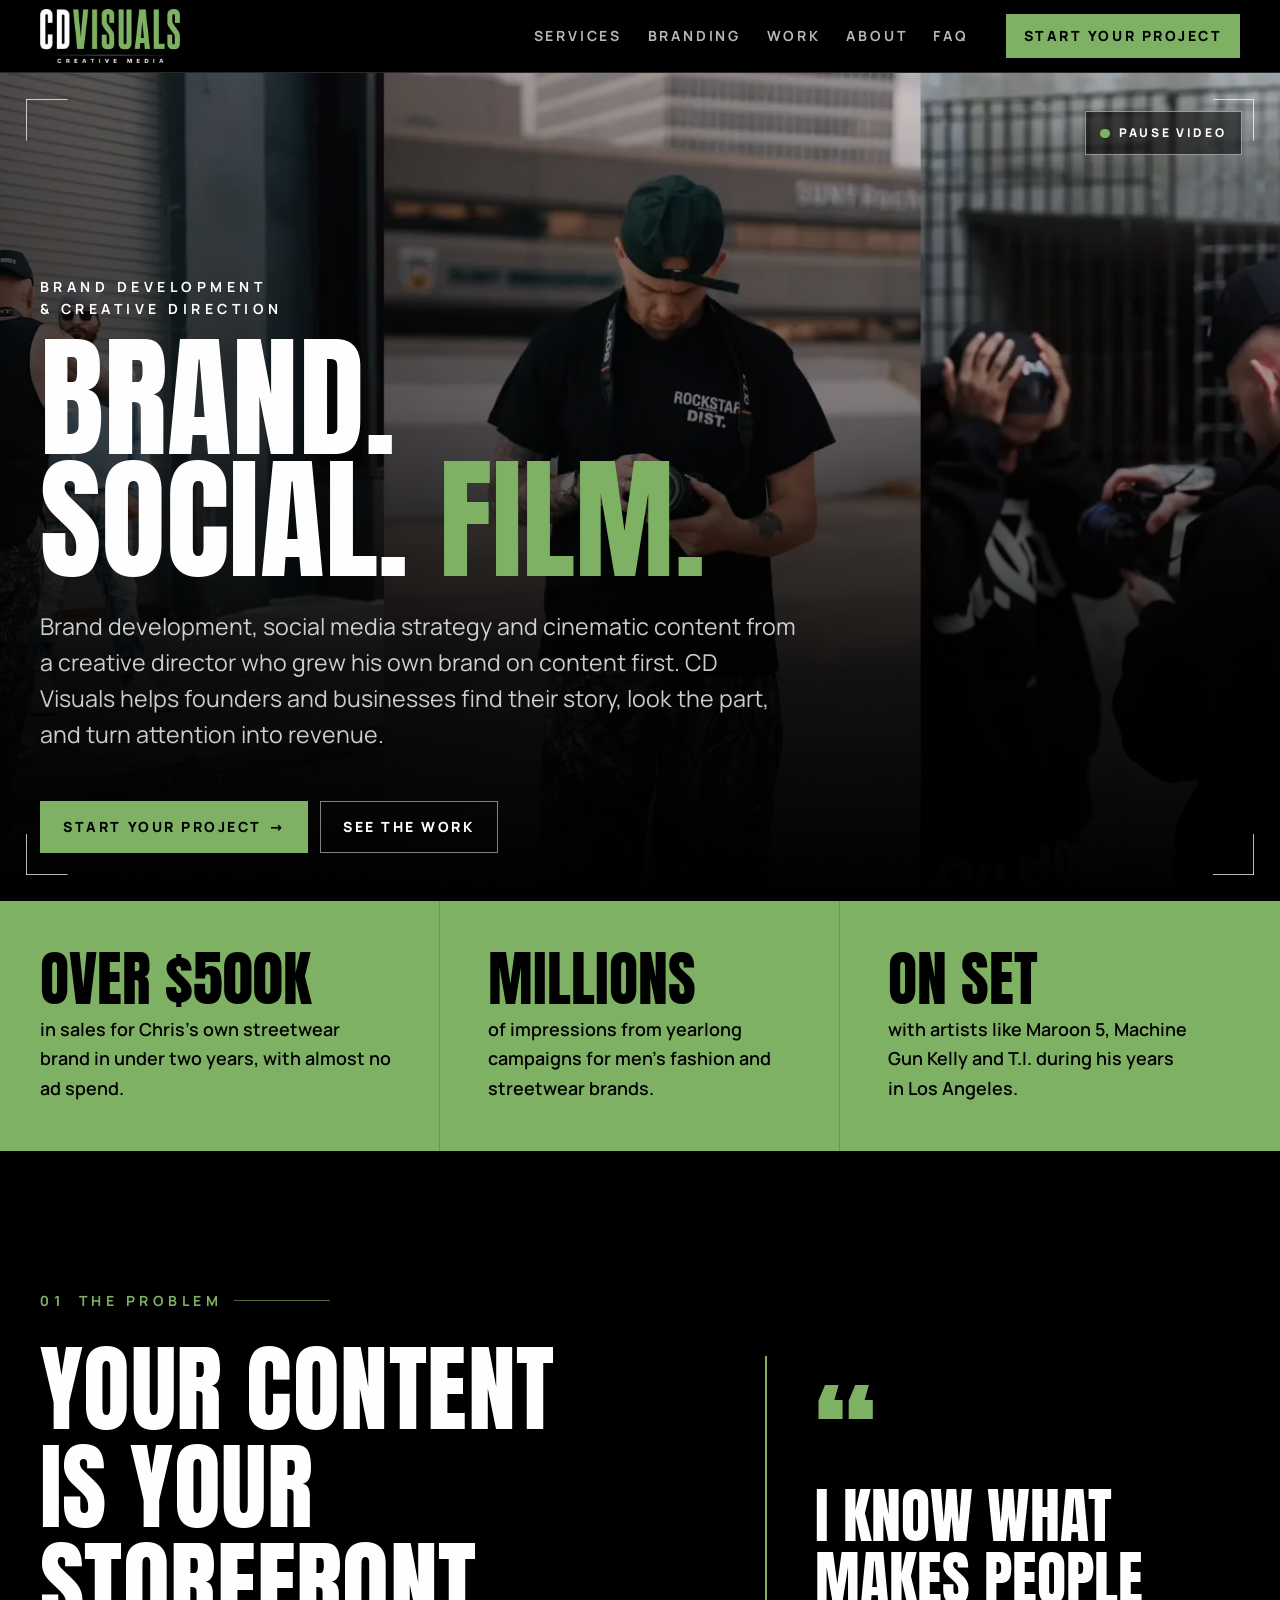
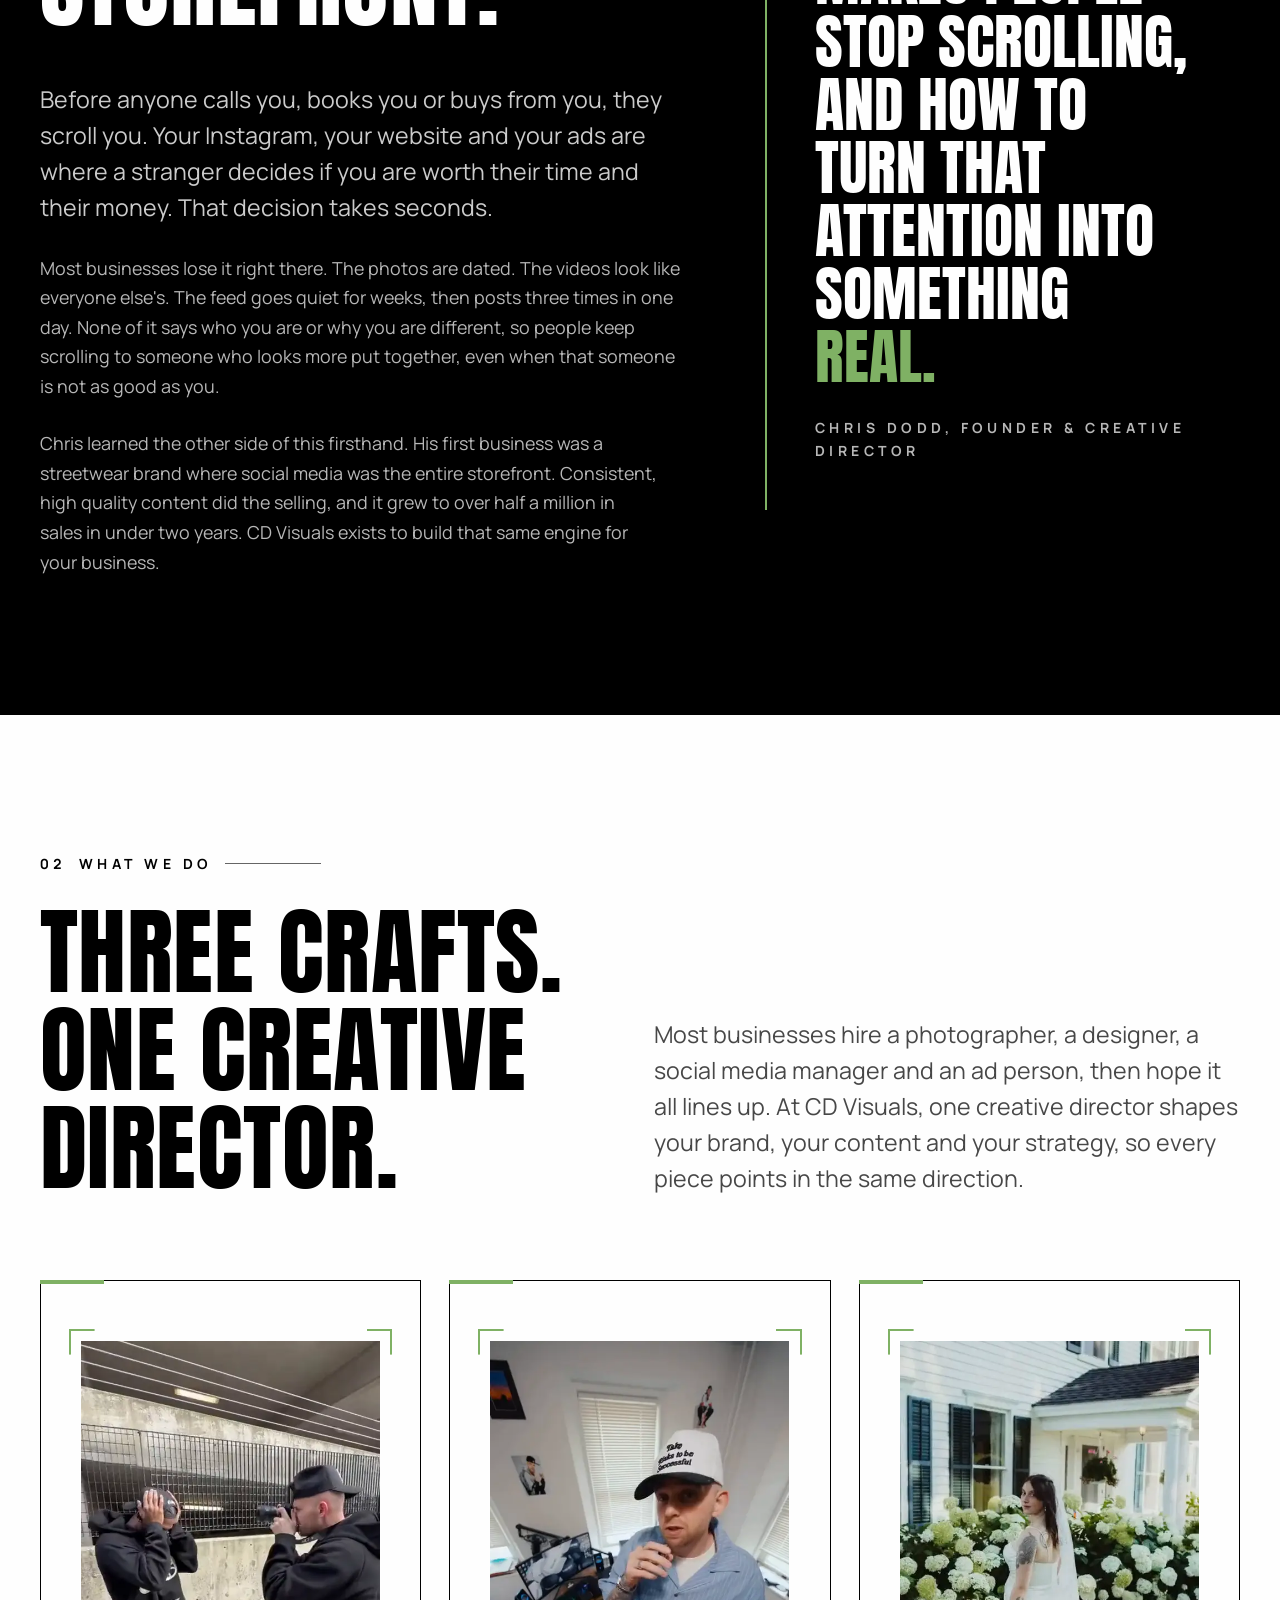
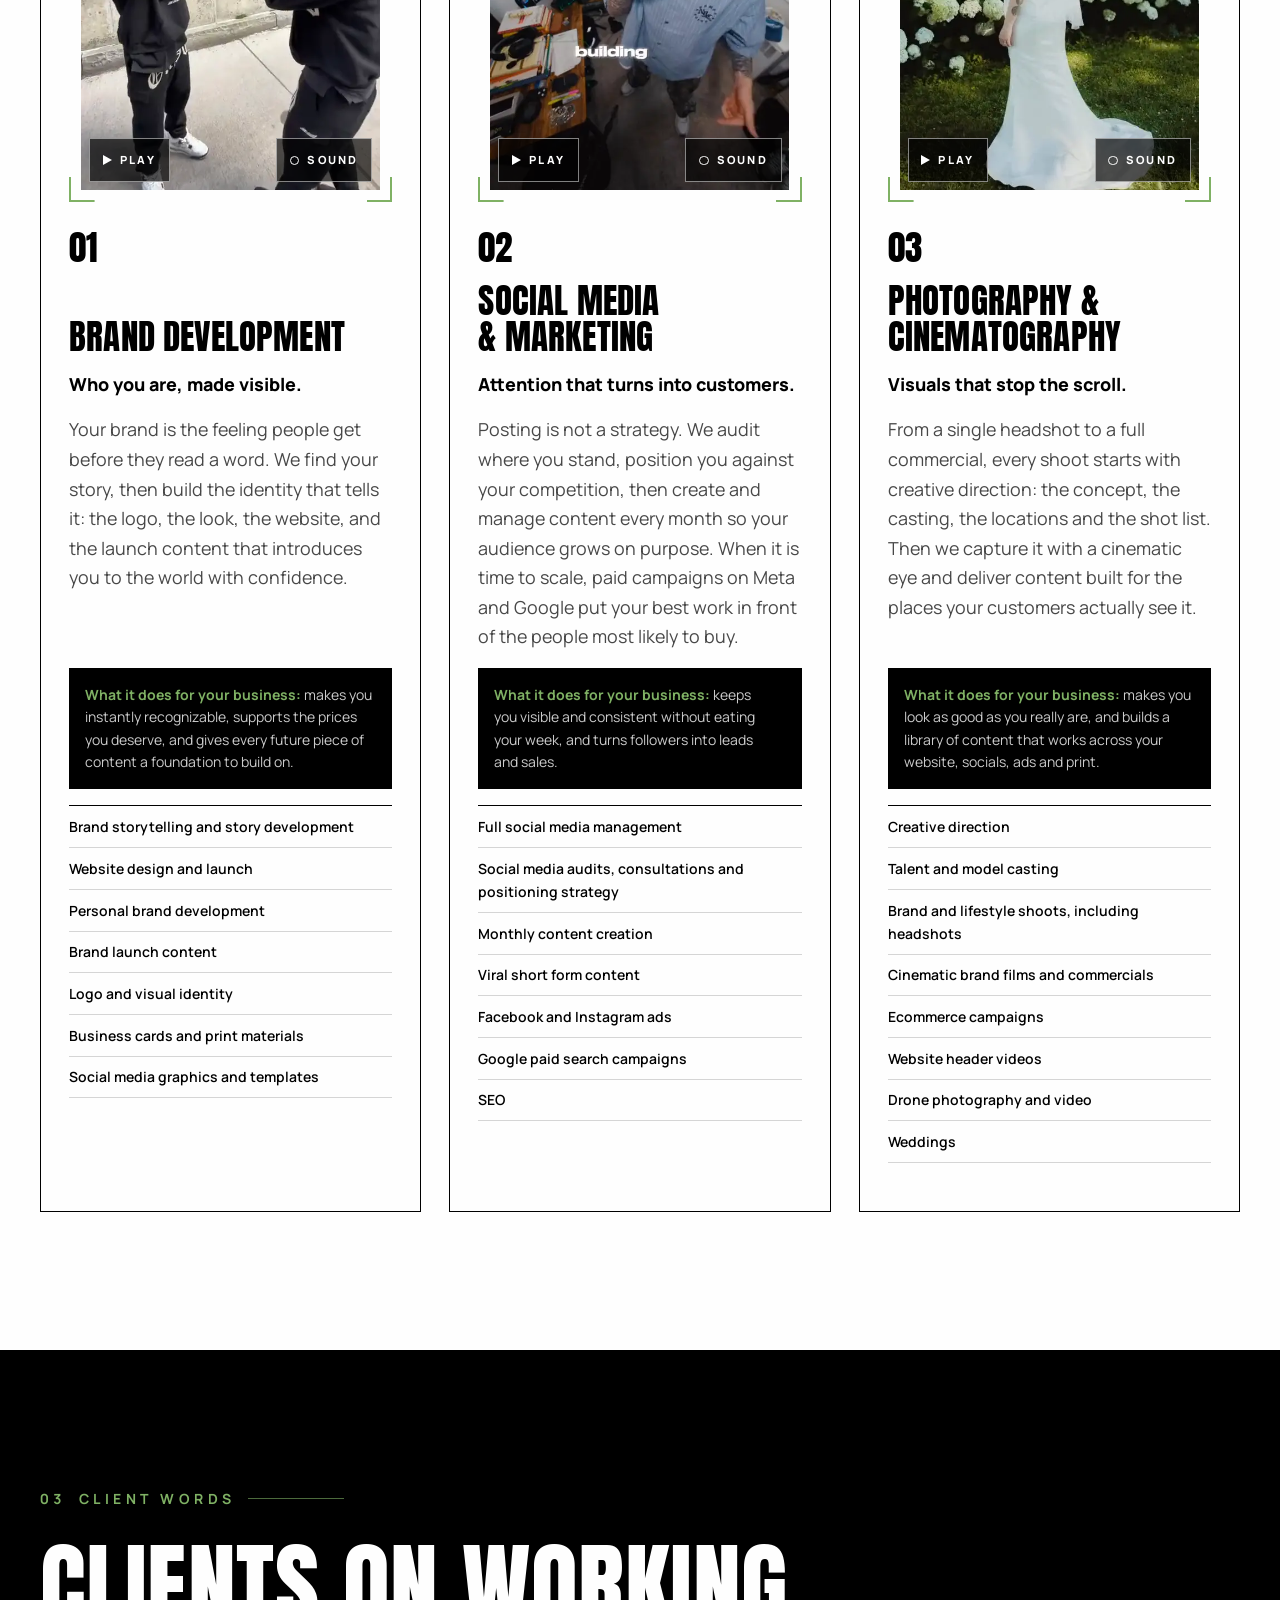
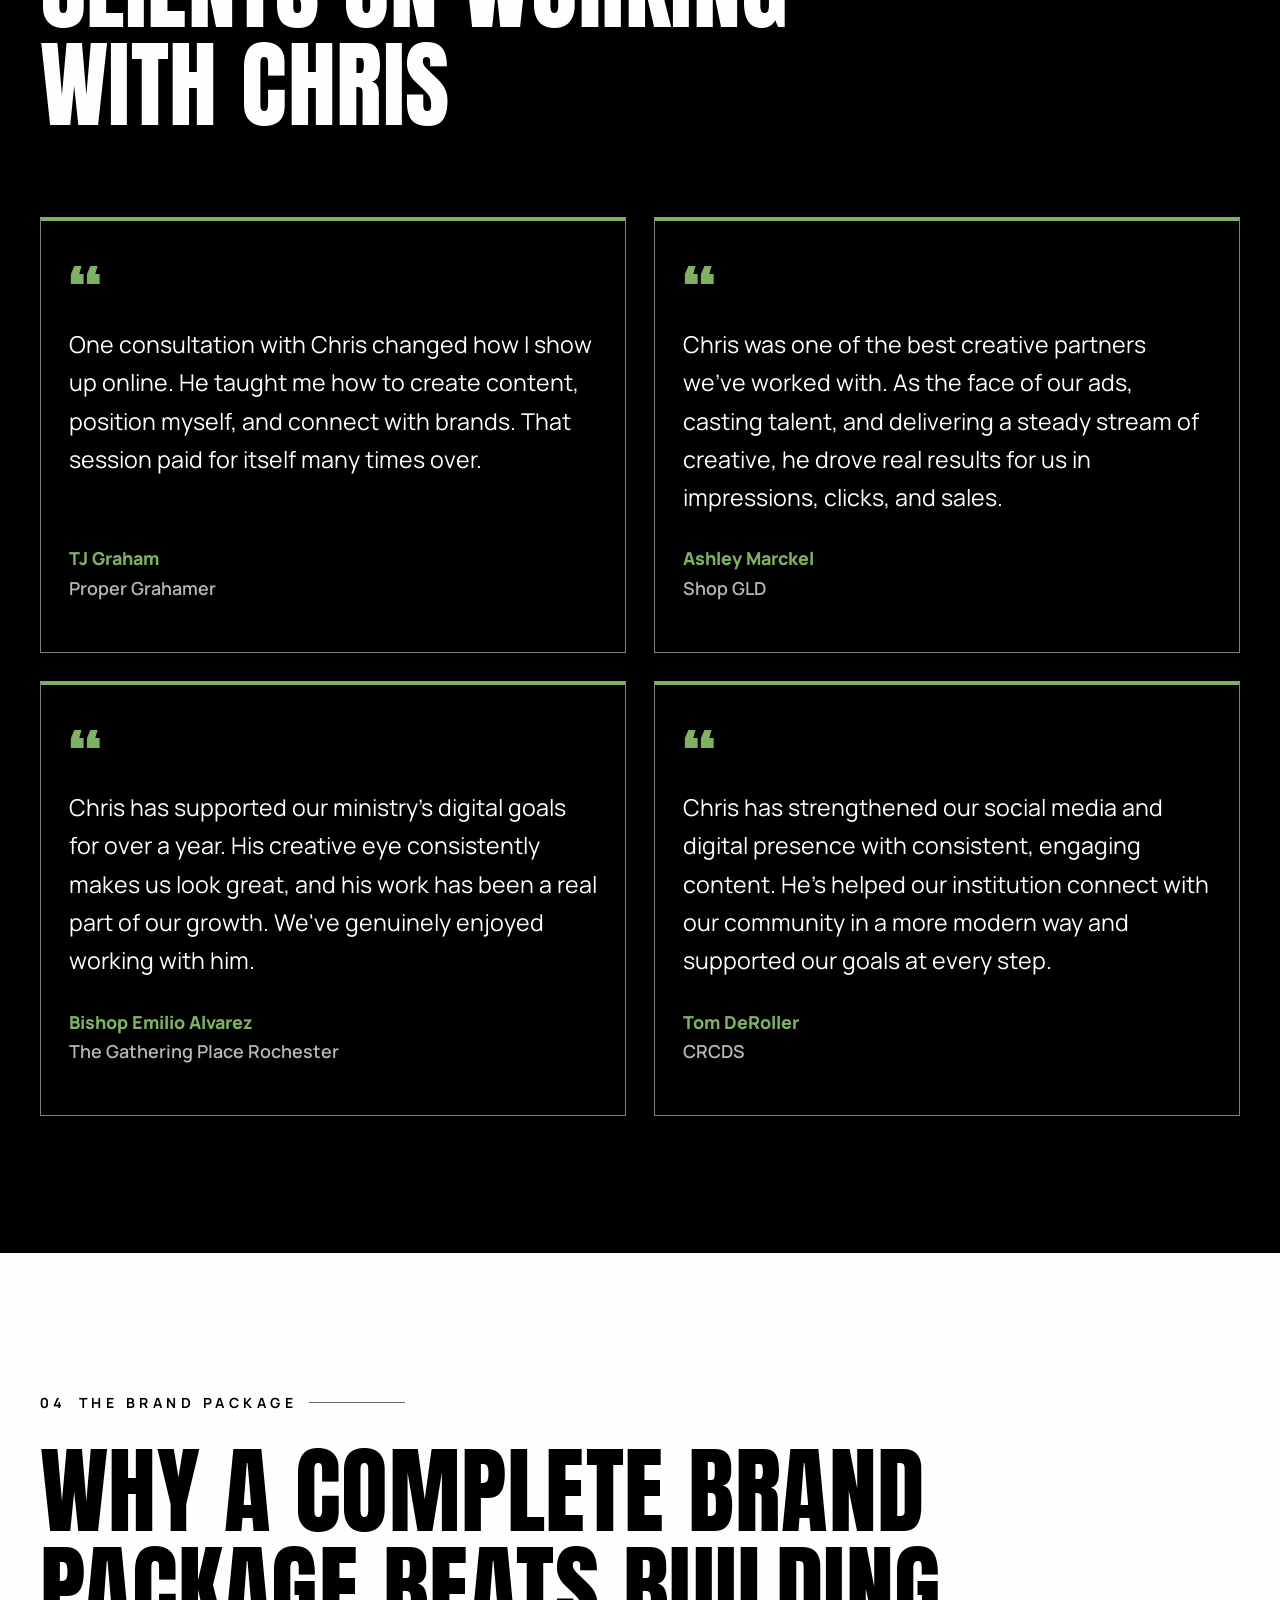
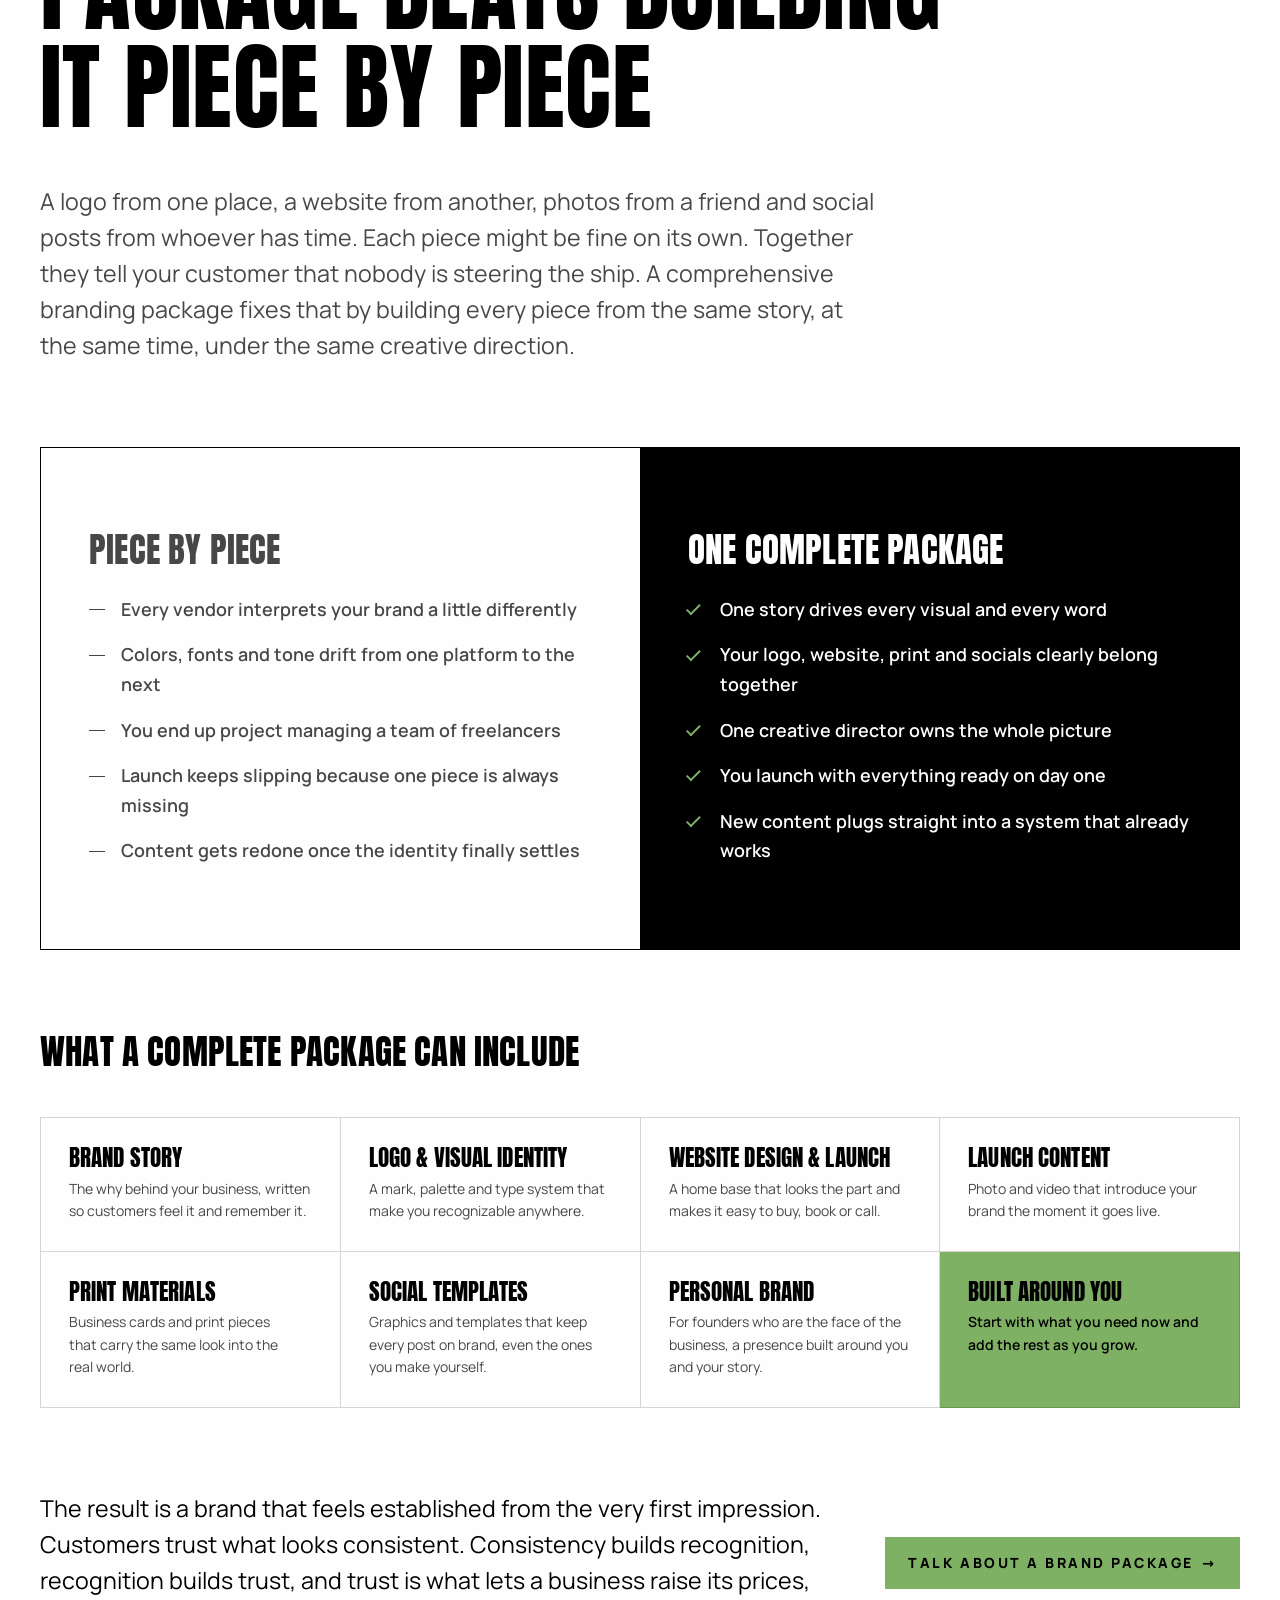
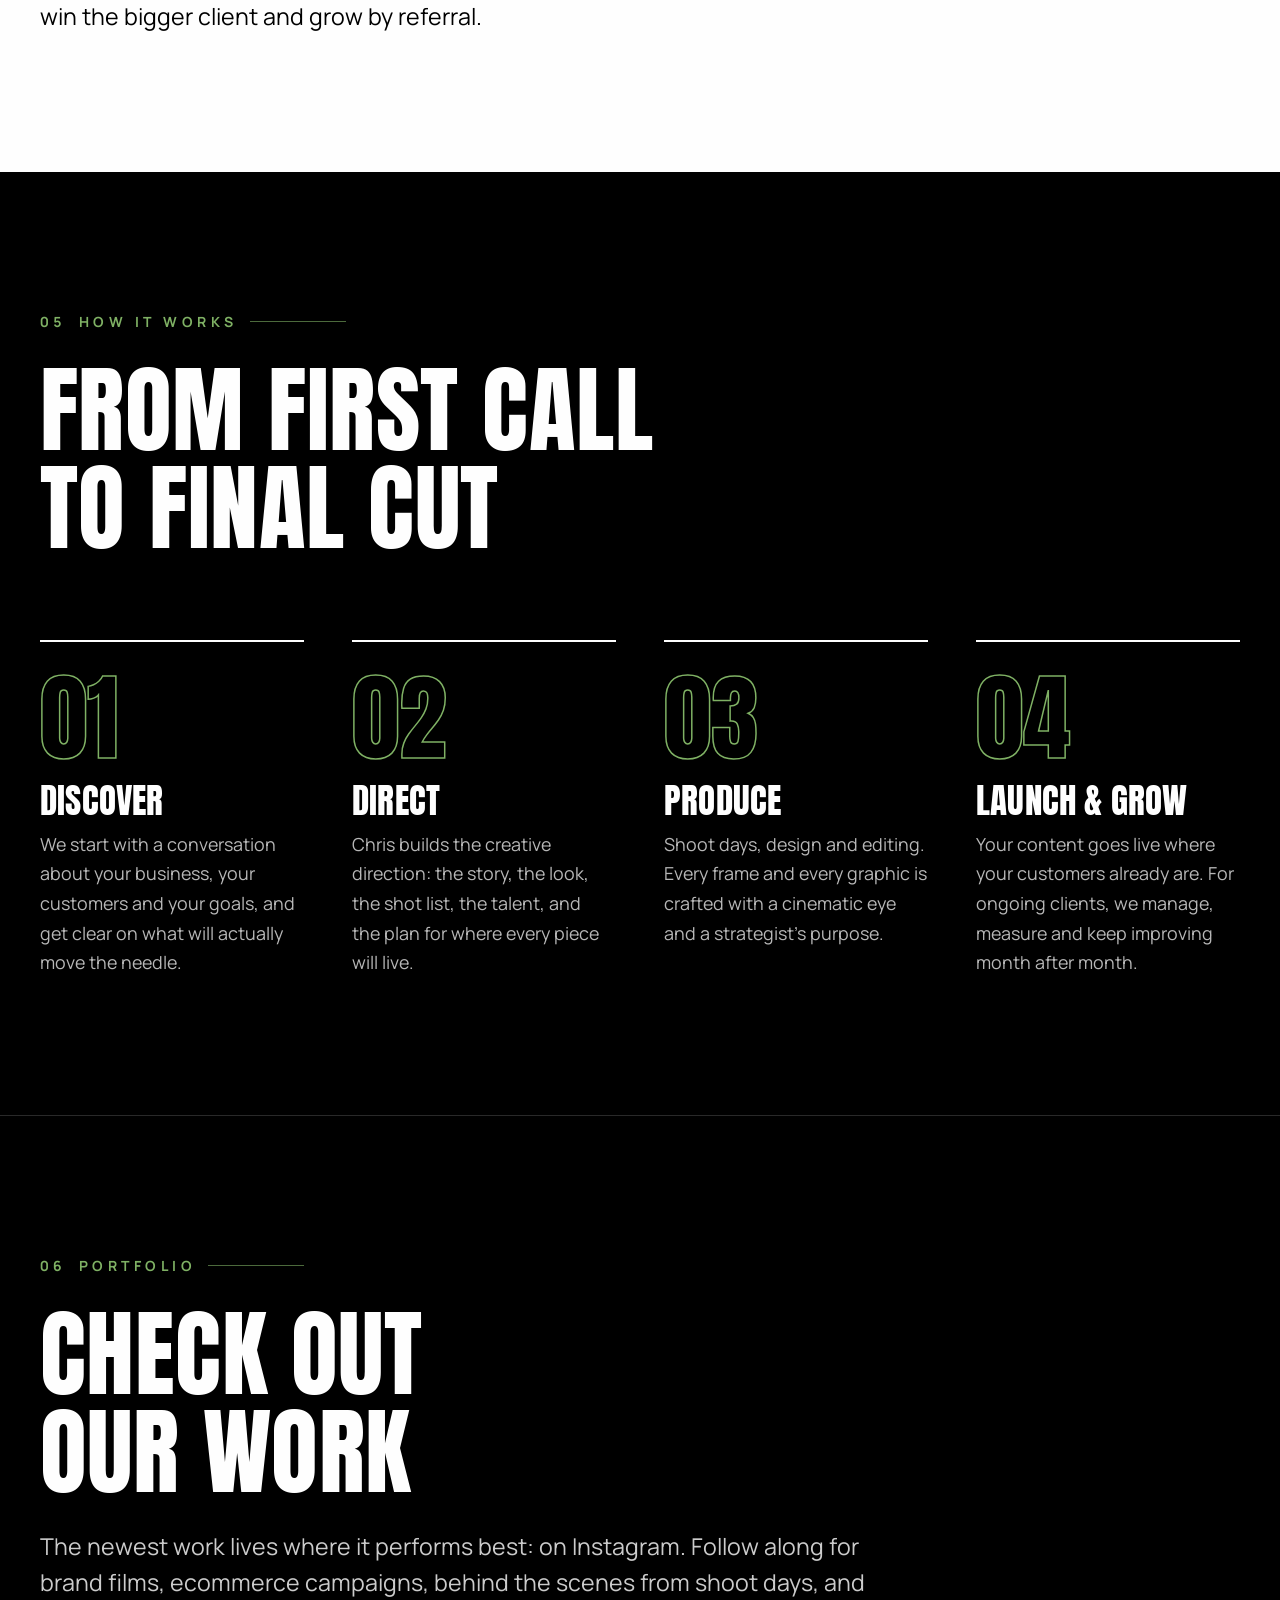
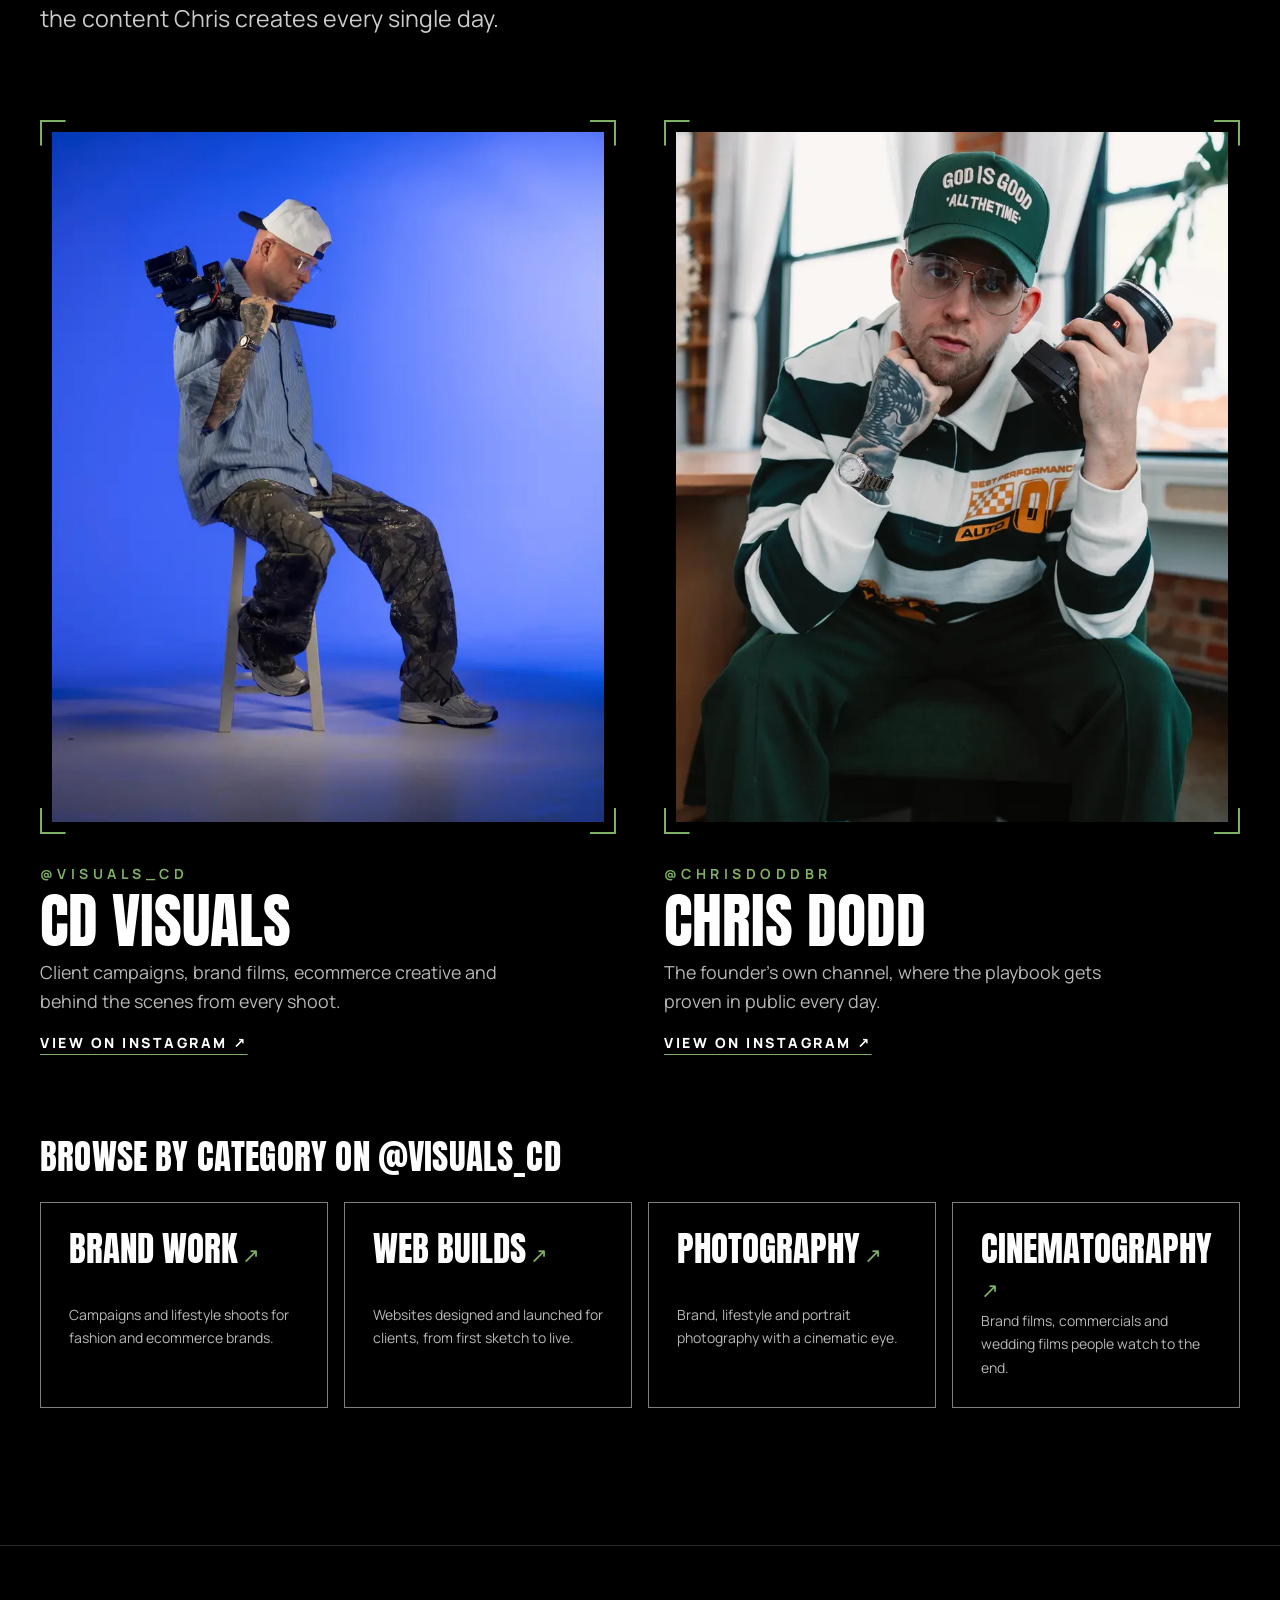
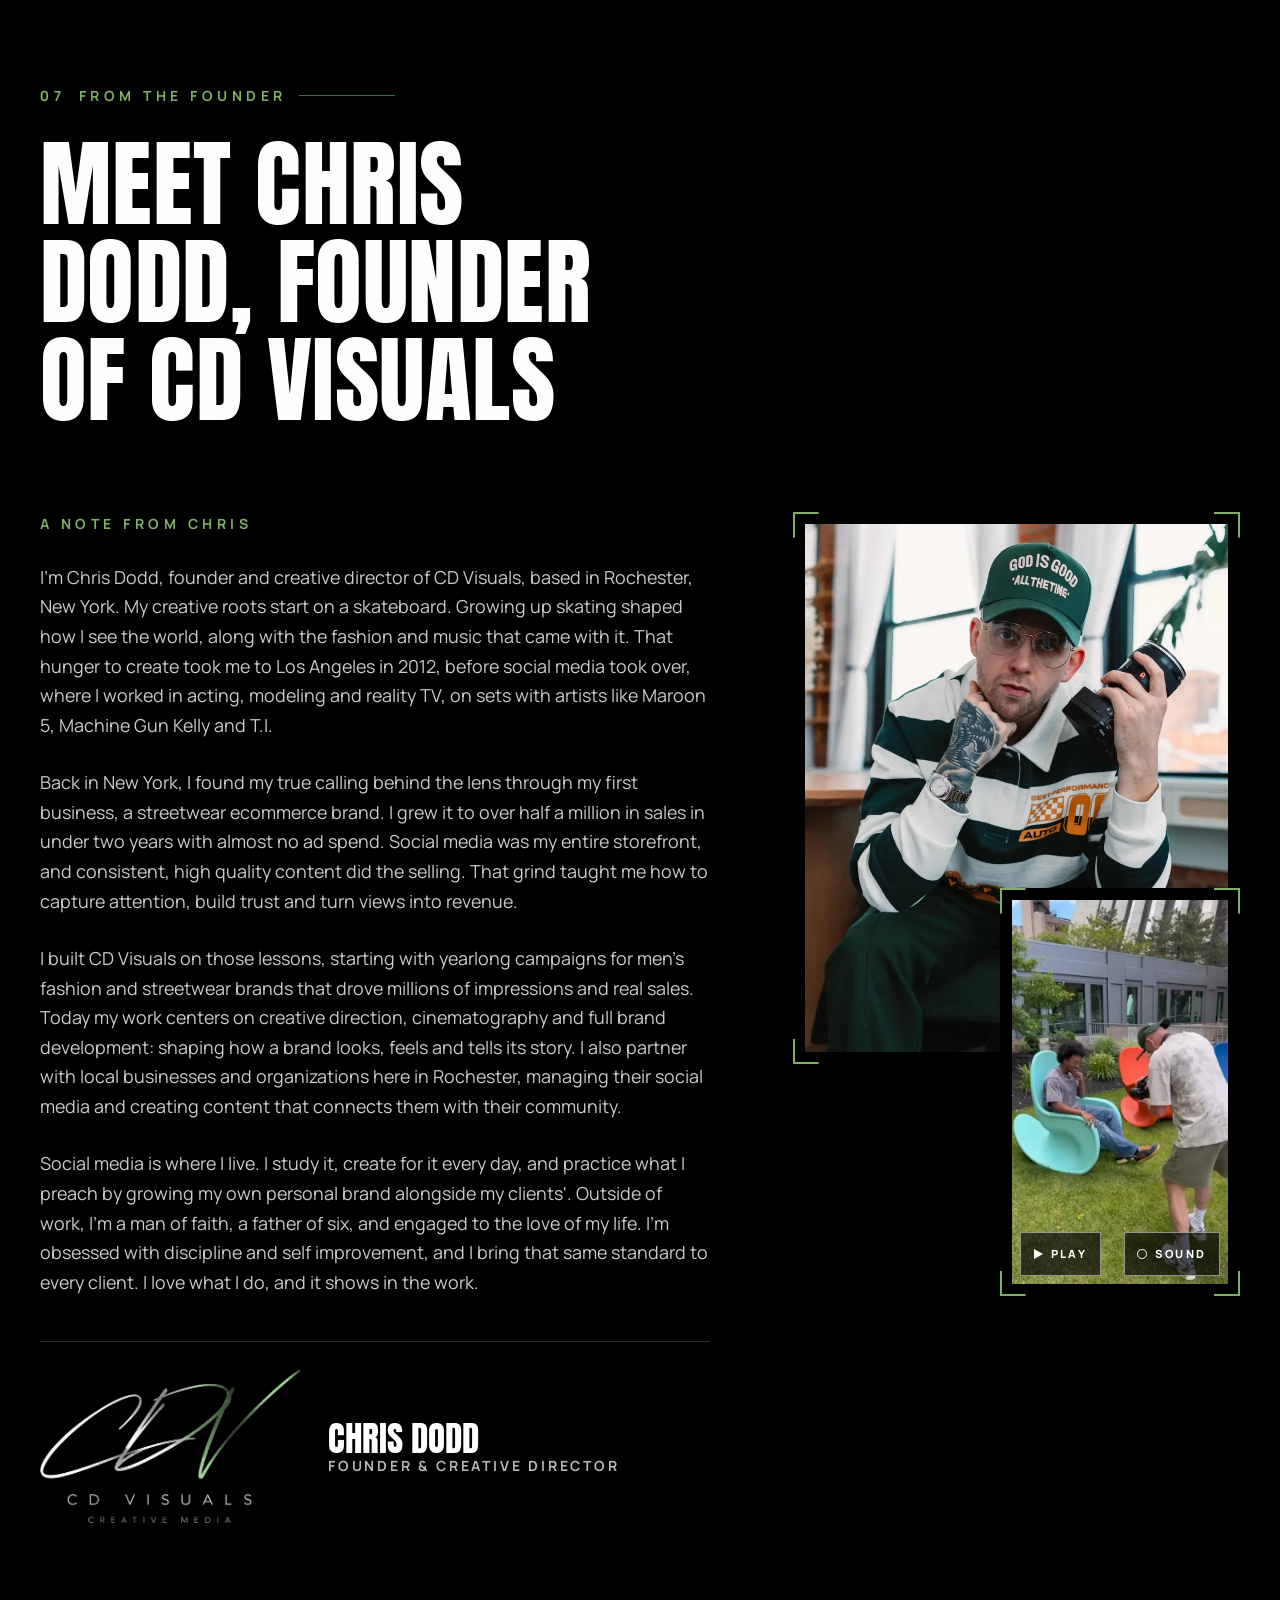
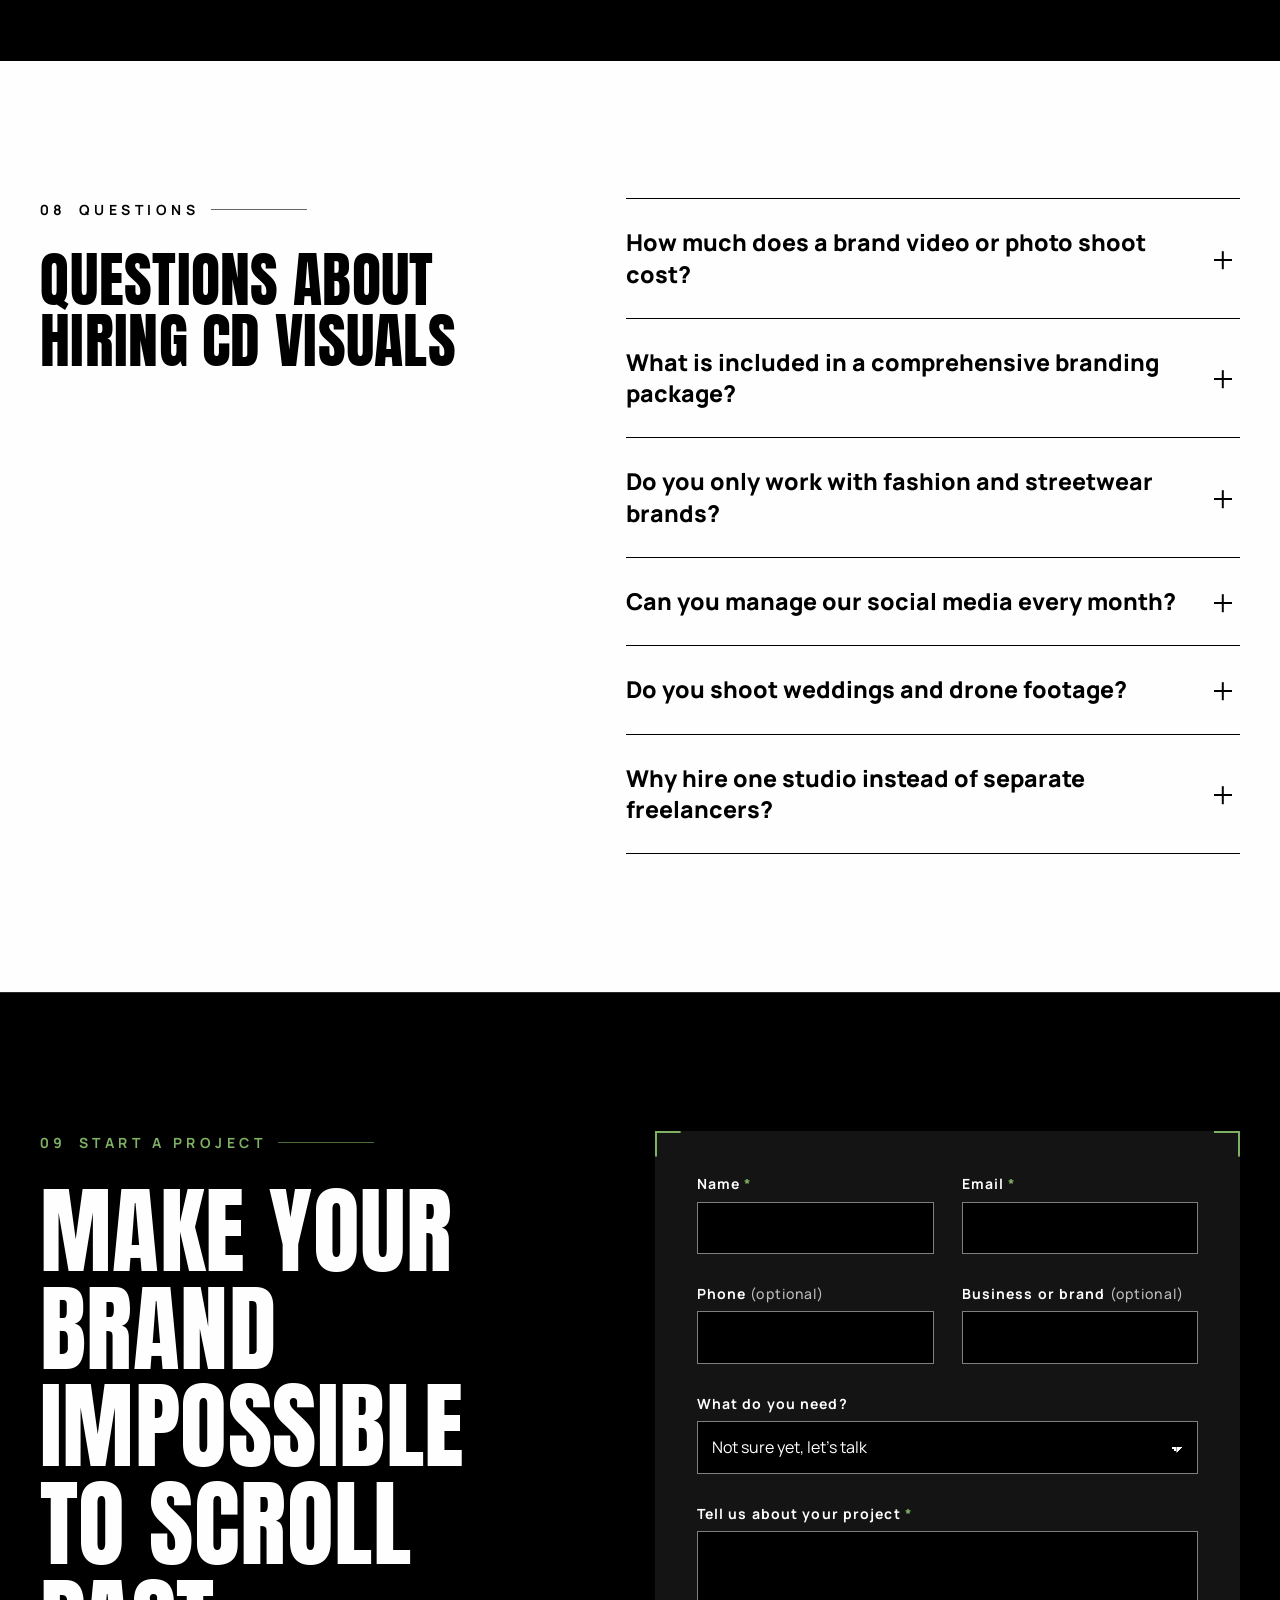
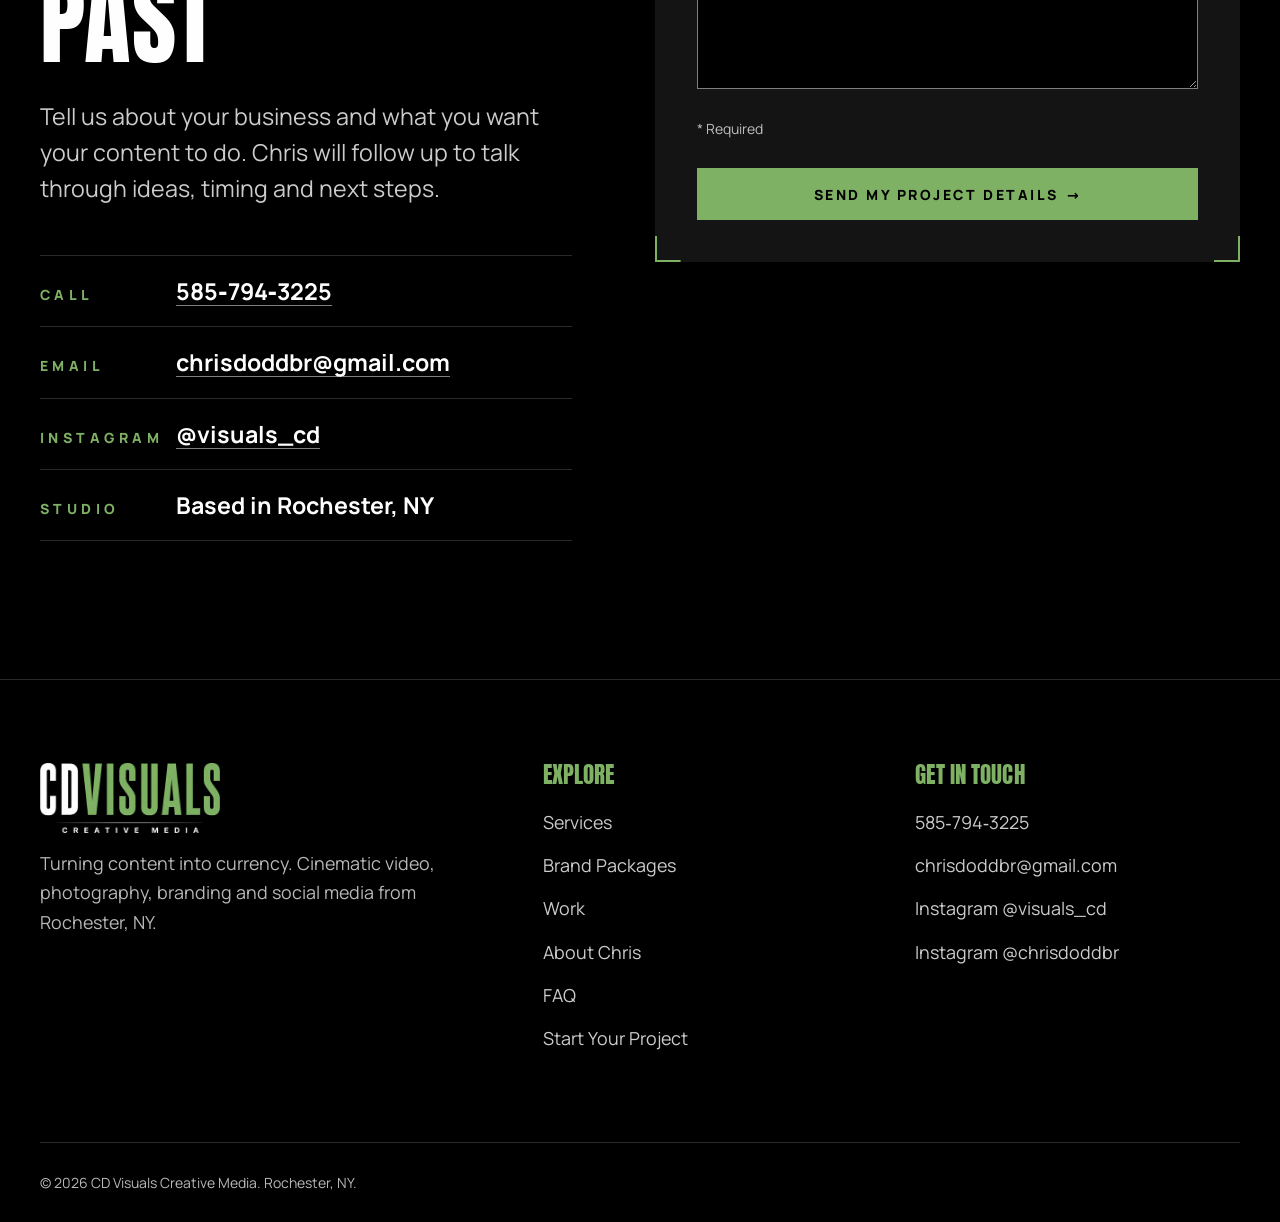
==== commit 654e713c: "Revision 2: client notes, service reels, testimonials, FounderFinal - Hero headline "Brand. Social. " ====
--- a/index.html
+++ b/index.html
@@ -3,19 +3,19 @@
   <head>
     <meta charset="UTF-8" />
     <meta name="viewport" content="width=device-width, initial-scale=1.0" />
-    <title>Rochester NY Videographer &amp; Brand Studio | CD Visuals</title>
+    <title>Brand Development, Social &amp; Film in Rochester NY | CD Visuals</title>
     <meta
       name="description"
-      content="Rochester NY videographer and brand studio for cinematic films, photography, branding and social media that sells. Start your project with CD Visuals."
+      content="Brand development and creative consulting from CD Visuals in Rochester, NY. Social media marketing, photography and cinematic film built to grow your business."
     />
     <link rel="canonical" href="https://cd-visuals.com/" />
 
     <meta property="og:type" content="website" />
     <meta property="og:site_name" content="CD Visuals Creative Media" />
-    <meta property="og:title" content="Rochester NY Videographer &amp; Brand Studio | CD Visuals" />
+    <meta property="og:title" content="Brand Development, Social &amp; Film in Rochester NY | CD Visuals" />
     <meta
       property="og:description"
-      content="Rochester NY videographer and brand studio for cinematic films, photography, branding and social media that sells. Start your project with CD Visuals."
+      content="Brand development and creative consulting from CD Visuals in Rochester, NY. Social media marketing, photography and cinematic film built to grow your business."
     />
     <meta property="og:url" content="https://cd-visuals.com/" />
     <meta property="og:image" content="https://cd-visuals.com/images/og-default.png" />
@@ -23,10 +23,10 @@
     <meta property="og:image:height" content="630" />
     <meta property="og:image:alt" content="CD Visuals Creative Media logo in white and green on black" />
     <meta name="twitter:card" content="summary_large_image" />
-    <meta name="twitter:title" content="Rochester NY Videographer &amp; Brand Studio | CD Visuals" />
+    <meta name="twitter:title" content="Brand Development, Social &amp; Film in Rochester NY | CD Visuals" />
     <meta
       name="twitter:description"
-      content="Rochester NY videographer and brand studio for cinematic films, photography, branding and social media that sells. Start your project with CD Visuals."
+      content="Brand development and creative consulting from CD Visuals in Rochester, NY. Social media marketing, photography and cinematic film built to grow your business."
     />
     <meta name="twitter:image" content="https://cd-visuals.com/images/og-default.png" />
     <meta name="theme-color" content="#000000" />
@@ -47,6 +47,7 @@
     <link rel="stylesheet" href="/css/form.css" />
 
     <script defer src="/js/main.js"></script>
+    <script defer src="/js/reels.js"></script>
     <script defer src="/js/contact-form.js"></script>
 
     <!-- Structured data: JSON-LD is inline by spec -->
@@ -60,7 +61,7 @@
             "name": "CD Visuals Creative Media",
             "alternateName": "CDVISUALS",
             "slogan": "Turning content into currency",
-            "description": "Rochester, NY creative media studio offering cinematic brand films, photography, brand development, and social media management and marketing.",
+            "description": "Brand development and creative consulting studio led by Chris Dodd, offering social media management and marketing, photography, and cinematic brand films.",
             "url": "https://cd-visuals.com/",
             "logo": "https://cd-visuals.com/images/cd-visuals-logo-400.webp",
             "image": "https://cd-visuals.com/images/og-default.png",
@@ -120,7 +121,7 @@
             "name": "Chris Dodd",
             "jobTitle": "Founder and Creative Director",
             "worksFor": { "@id": "https://cd-visuals.com/#business" },
-            "image": "https://cd-visuals.com/images/founder-headshot-800.webp",
+            "image": "https://cd-visuals.com/images/founder-final-800.webp",
             "sameAs": ["https://www.instagram.com/chrisdoddbr/"]
           },
           {
@@ -134,7 +135,7 @@
             "@type": "WebPage",
             "@id": "https://cd-visuals.com/#webpage",
             "url": "https://cd-visuals.com/",
-            "name": "Rochester NY Videographer & Brand Studio | CD Visuals",
+            "name": "Brand Development, Social & Film in Rochester NY | CD Visuals",
             "isPartOf": { "@id": "https://cd-visuals.com/#website" },
             "about": { "@id": "https://cd-visuals.com/#business" },
             "breadcrumb": { "@id": "https://cd-visuals.com/#breadcrumb" }
@@ -254,13 +255,13 @@
 
         <div class="hero__content container">
           <h1 class="hero__title" id="hero-title">
-            <span class="hero__kicker">Rochester NY videographer, photographer &amp; brand studio</span>
-            <span class="hero__headline">Turning content into <em>currency.</em></span>
+            <span class="hero__kicker">Brand development &amp; creative direction</span>
+            <span class="hero__headline">Brand. Social. <em>Film.</em></span>
           </h1>
           <p class="hero__sub">
-            Cinematic brand films, photography, branding and social media from a creator who grew his own brand on
-            content first. CD Visuals helps founders and businesses look the part, tell their story, and turn attention
-            into revenue.
+            Brand development, social media strategy and cinematic content from a creative director who grew his own
+            brand on content first. CD Visuals helps founders and businesses find their story, look the part, and turn
+            attention into revenue.
           </p>
           <div class="hero__actions">
             <a class="btn btn--primary" href="#contact">Start Your Project <span class="btn__arrow" aria-hidden="true">&rarr;</span></a>
@@ -278,7 +279,7 @@
       <section class="proof" aria-label="Track record">
         <ul class="proof__list container">
           <li class="proof__item" data-reveal>
-            <span class="proof__big">Nearly $500K</span>
+            <span class="proof__big">Over $500K</span>
             <span class="proof__text">in sales for Chris's own streetwear brand in under two years, with almost no ad spend.</span>
           </li>
           <li class="proof__item" data-reveal>
@@ -312,7 +313,7 @@
               </p>
               <p>
                 Chris learned the other side of this firsthand. His first business was a streetwear brand where social
-                media was the entire storefront. Consistent, high quality content did the selling, and it grew to nearly
+                media was the entire storefront. Consistent, high quality content did the selling, and it grew to over
                 half a million in sales in under two years. CD Visuals exists to build that same engine for your
                 business.
               </p>
@@ -342,6 +343,30 @@
 
           <ol class="services__grid">
             <li class="service-card" data-reveal>
+              <figure class="reel vf service-card__reel" data-reel>
+                <video
+                  class="reel__video"
+                  muted
+                  loop
+                  playsinline
+                  preload="none"
+                  width="540"
+                  height="960"
+                  poster="/images/reel-brand-poster.webp"
+                  data-src="/video/reel-brand.mp4"
+                ></video>
+                <div class="reel__controls" hidden>
+                  <button type="button" class="reel__btn reel__play">
+                    <span class="reel__icon" aria-hidden="true"></span>
+                    <span class="reel__label">Play</span>
+                  </button>
+                  <button type="button" class="reel__btn reel__sound" aria-pressed="false">
+                    <span class="reel__icon" aria-hidden="true"></span>
+                    <span class="reel__label">Sound</span>
+                  </button>
+                </div>
+                <figcaption class="visually-hidden">Video: behind the scenes of a streetwear brand shoot directed by Chris Dodd.</figcaption>
+              </figure>
               <span class="service-card__num" aria-hidden="true">01</span>
               <h3 class="service-card__title">Brand Development</h3>
               <p class="service-card__tag">Who you are, made visible.</p>
@@ -365,6 +390,30 @@
               </ul>
             </li>
             <li class="service-card" data-reveal>
+              <figure class="reel vf service-card__reel" data-reel>
+                <video
+                  class="reel__video"
+                  muted
+                  loop
+                  playsinline
+                  preload="none"
+                  width="540"
+                  height="960"
+                  poster="/images/reel-social-poster.webp"
+                  data-src="/video/reel-social.mp4"
+                ></video>
+                <div class="reel__controls" hidden>
+                  <button type="button" class="reel__btn reel__play">
+                    <span class="reel__icon" aria-hidden="true"></span>
+                    <span class="reel__label">Play</span>
+                  </button>
+                  <button type="button" class="reel__btn reel__sound" aria-pressed="false">
+                    <span class="reel__icon" aria-hidden="true"></span>
+                    <span class="reel__label">Sound</span>
+                  </button>
+                </div>
+                <figcaption class="visually-hidden">Video: Chris Dodd breaking down social media strategy on camera.</figcaption>
+              </figure>
               <span class="service-card__num" aria-hidden="true">02</span>
               <h3 class="service-card__title">Social Media &amp; Marketing</h3>
               <p class="service-card__tag">Attention that turns into customers.</p>
@@ -388,6 +437,30 @@
               </ul>
             </li>
             <li class="service-card" data-reveal>
+              <figure class="reel vf service-card__reel" data-reel>
+                <video
+                  class="reel__video"
+                  muted
+                  loop
+                  playsinline
+                  preload="none"
+                  width="540"
+                  height="960"
+                  poster="/images/reel-photo-film-poster.webp"
+                  data-src="/video/reel-photo-film.mp4"
+                ></video>
+                <div class="reel__controls" hidden>
+                  <button type="button" class="reel__btn reel__play">
+                    <span class="reel__icon" aria-hidden="true"></span>
+                    <span class="reel__label">Play</span>
+                  </button>
+                  <button type="button" class="reel__btn reel__sound" aria-pressed="false">
+                    <span class="reel__icon" aria-hidden="true"></span>
+                    <span class="reel__label">Sound</span>
+                  </button>
+                </div>
+                <figcaption class="visually-hidden">Video: behind the scenes of a CD Visuals wedding shoot.</figcaption>
+              </figure>
               <span class="service-card__num" aria-hidden="true">03</span>
               <h3 class="service-card__title">Photography &amp; Cinematography</h3>
               <p class="service-card__tag">Visuals that stop the scroll.</p>
@@ -415,10 +488,52 @@
         </div>
       </section>
 
+      <!-- TESTIMONIALS -->
+      <section class="section testimonials" id="testimonials" aria-labelledby="testimonials-title">
+        <div class="container">
+          <p class="eyebrow"><span class="eyebrow__num">03</span> Client Words</p>
+          <h2 class="section-title" id="testimonials-title" data-reveal>Clients on working with Chris</h2>
+          <ul class="quotes">
+            <li class="quote" data-reveal>
+              <figure>
+                <blockquote>
+                  <p>One consultation with Chris changed how I show up online. He taught me how to create content, position myself, and connect with brands. That session paid for itself many times over.</p>
+                </blockquote>
+                <figcaption>TJ Graham<span>Proper Grahamer</span></figcaption>
+              </figure>
+            </li>
+            <li class="quote" data-reveal>
+              <figure>
+                <blockquote>
+                  <p>Chris was one of the best creative partners we've worked with. As the face of our ads, casting talent, and delivering a steady stream of creative, he drove real results for us in impressions, clicks, and sales.</p>
+                </blockquote>
+                <figcaption>Ashley Marckel<span>Shop GLD</span></figcaption>
+              </figure>
+            </li>
+            <li class="quote" data-reveal>
+              <figure>
+                <blockquote>
+                  <p>Chris has supported our ministry's digital goals for over a year. His creative eye consistently makes us look great, and his work has been a real part of our growth. We've genuinely enjoyed working with him.</p>
+                </blockquote>
+                <figcaption>Bishop Emilio Alvarez<span>The Gathering Place Rochester</span></figcaption>
+              </figure>
+            </li>
+            <li class="quote" data-reveal>
+              <figure>
+                <blockquote>
+                  <p>Chris has strengthened our social media and digital presence with consistent, engaging content. He's helped our institution connect with our community in a more modern way and supported our goals at every step.</p>
+                </blockquote>
+                <figcaption>Tom DeRoller<span>CRCDS</span></figcaption>
+              </figure>
+            </li>
+          </ul>
+        </div>
+      </section>
+
       <!-- BRAND PACKAGE -->
-      <section class="section branding" id="branding" aria-labelledby="branding-title">
+      <section class="section section--light branding" id="branding" aria-labelledby="branding-title">
         <div class="container">
-          <p class="eyebrow"><span class="eyebrow__num">03</span> The Brand Package</p>
+          <p class="eyebrow"><span class="eyebrow__num">04</span> The Brand Package</p>
           <h2 class="section-title branding__title" id="branding-title" data-reveal>
             Why a complete brand package beats building it piece by piece
           </h2>
@@ -500,9 +615,9 @@
       </section>
 
       <!-- PROCESS -->
-      <section class="section section--light process" id="process" aria-labelledby="process-title">
+      <section class="section process" id="process" aria-labelledby="process-title">
         <div class="container">
-          <p class="eyebrow"><span class="eyebrow__num">04</span> How It Works</p>
+          <p class="eyebrow"><span class="eyebrow__num">05</span> How It Works</p>
           <h2 class="section-title" id="process-title" data-reveal>From first call to final cut</h2>
           <ol class="steps">
             <li class="step" data-reveal>
@@ -545,7 +660,7 @@
       <section class="section work" id="work" aria-labelledby="work-title">
         <div class="container">
           <div class="work__head">
-            <p class="eyebrow"><span class="eyebrow__num">05</span> Portfolio</p>
+            <p class="eyebrow"><span class="eyebrow__num">06</span> Portfolio</p>
             <h2 class="section-title" id="work-title" data-reveal>Check out our work</h2>
             <p class="lede">
               The newest work lives where it performs best: on Instagram. Follow along for brand films, ecommerce
@@ -580,14 +695,14 @@
               <a class="work-card__link" href="https://www.instagram.com/chrisdoddbr/" target="_blank" rel="noopener">
                 <span class="work-card__media vf">
                   <img
-                    src="/images/founder-dynamic-800.webp"
-                    srcset="/images/founder-dynamic-480.webp 480w, /images/founder-dynamic-800.webp 800w, /images/founder-dynamic-1200.webp 1200w"
+                    src="/images/founder-final-800.webp"
+                    srcset="/images/founder-final-480.webp 480w, /images/founder-final-800.webp 800w, /images/founder-final-1200.webp 1200w"
                     sizes="(min-width: 48em) 45vw, 90vw"
                     width="800"
-                    height="1200"
+                    height="1067"
                     loading="lazy"
                     decoding="async"
-                    alt="Chris Dodd in a black sweater and green cap holding a Sony cinema lens to his shoulder"
+                    alt="Chris Dodd in a green cap and striped rugby shirt holding a Sony camera by a loft window"
                   />
                 </span>
                 <span class="work-card__body">
@@ -611,25 +726,25 @@
             </li>
             <li class="cat-card" data-reveal>
               <a href="https://www.instagram.com/visuals_cd/" target="_blank" rel="noopener">
-                <span class="cat-card__title">Hospitality</span>
-                <span class="cat-card__text">Content for restaurants, bars and venues that makes people want to visit.</span>
-                <span class="visually-hidden"> (opens Instagram in a new tab)</span>
-              </a>
-            </li>
-            <li class="cat-card" data-reveal>
-              <a href="https://www.instagram.com/visuals_cd/" target="_blank" rel="noopener">
-                <span class="cat-card__title">Music Promo</span>
-                <span class="cat-card__text">Visuals for artists and releases, built to travel on social.</span>
-                <span class="visually-hidden"> (opens Instagram in a new tab)</span>
-              </a>
-            </li>
-            <li class="cat-card" data-reveal>
-              <a href="https://www.instagram.com/visuals_cd/" target="_blank" rel="noopener">
                 <span class="cat-card__title">Web Builds</span>
                 <span class="cat-card__text">Websites designed and launched for clients, from first sketch to live.</span>
                 <span class="visually-hidden"> (opens Instagram in a new tab)</span>
               </a>
             </li>
+            <li class="cat-card" data-reveal>
+              <a href="https://www.instagram.com/visuals_cd/" target="_blank" rel="noopener">
+                <span class="cat-card__title">Photography</span>
+                <span class="cat-card__text">Brand, lifestyle and portrait photography with a cinematic eye.</span>
+                <span class="visually-hidden"> (opens Instagram in a new tab)</span>
+              </a>
+            </li>
+            <li class="cat-card" data-reveal>
+              <a href="https://www.instagram.com/visuals_cd/" target="_blank" rel="noopener">
+                <span class="cat-card__title">Cinematography</span>
+                <span class="cat-card__text">Brand films, commercials and wedding films people watch to the end.</span>
+                <span class="visually-hidden"> (opens Instagram in a new tab)</span>
+              </a>
+            </li>
           </ul>
         </div>
       </section>
@@ -638,23 +753,47 @@
       <section class="section founder" id="about" aria-labelledby="founder-title">
         <div class="container founder__grid">
           <div class="founder__intro">
-            <p class="eyebrow"><span class="eyebrow__num">06</span> From the Founder</p>
+            <p class="eyebrow"><span class="eyebrow__num">07</span> From the Founder</p>
             <h2 class="section-title" id="founder-title" data-reveal>Meet Chris Dodd, founder of CD Visuals</h2>
           </div>
-          <figure class="founder__media" data-reveal>
-            <div class="vf">
+          <div class="founder__media" data-reveal>
+            <div class="vf founder__photo">
               <img
-                src="/images/founder-headshot-800.webp"
-                srcset="/images/founder-headshot-480.webp 480w, /images/founder-headshot-800.webp 800w, /images/founder-headshot-1200.webp 1200w"
+                src="/images/founder-final-800.webp"
+                srcset="/images/founder-final-480.webp 480w, /images/founder-final-800.webp 800w, /images/founder-final-1200.webp 1200w"
                 sizes="(min-width: 60em) 30vw, 90vw"
                 width="800"
-                height="1056"
+                height="1067"
                 loading="lazy"
                 decoding="async"
-                alt="Rochester NY videographer Chris Dodd, founder of CD Visuals, holding a Sony cinema camera in a loft studio"
+                alt="Chris Dodd, founder of CD Visuals, in a green cap and striped rugby shirt holding a Sony camera"
               />
             </div>
-          </figure>
+            <figure class="reel vf founder__reel" data-reel>
+              <video
+                class="reel__video"
+                muted
+                loop
+                playsinline
+                preload="none"
+                width="540"
+                height="960"
+                poster="/images/bts-about-poster.webp"
+                data-src="/video/bts-about.mp4"
+              ></video>
+              <div class="reel__controls" hidden>
+                <button type="button" class="reel__btn reel__play">
+                  <span class="reel__icon" aria-hidden="true"></span>
+                  <span class="reel__label">Play</span>
+                </button>
+                <button type="button" class="reel__btn reel__sound" aria-pressed="false">
+                  <span class="reel__icon" aria-hidden="true"></span>
+                  <span class="reel__label">Sound</span>
+                </button>
+              </div>
+              <figcaption class="visually-hidden">Video: behind the scenes with Chris Dodd directing a photo shoot.</figcaption>
+            </figure>
+          </div>
           <article class="letter" data-reveal>
             <p class="letter__greeting">A note from Chris</p>
             <p>
@@ -666,7 +805,7 @@
             </p>
             <p>
               Back in New York, I found my true calling behind the lens through my first business, a streetwear
-              ecommerce brand. I grew it to nearly half a million in sales in under two years with almost no ad spend.
+              ecommerce brand. I grew it to over half a million in sales in under two years with almost no ad spend.
               Social media was my entire storefront, and consistent, high quality content did the selling. That grind
               taught me how to capture attention, build trust and turn views into revenue.
             </p>
@@ -699,41 +838,13 @@
         </div>
       </section>
 
-      <!-- TESTIMONIALS: hidden until real client quotes are supplied (see PROJECT.md) -->
-      <section class="section testimonials" id="testimonials" aria-labelledby="testimonials-title" hidden>
-        <div class="container">
-          <p class="eyebrow"><span class="eyebrow__num">07</span> Client Words</p>
-          <h2 class="section-title" id="testimonials-title">What clients say</h2>
-          <ul class="quotes">
-            <li class="quote">
-              <figure>
-                <blockquote><p>[TESTIMONIAL_QUOTE]</p></blockquote>
-                <figcaption>[CLIENT_NAME]<span>[CLIENT_BUSINESS]</span></figcaption>
-              </figure>
-            </li>
-            <li class="quote">
-              <figure>
-                <blockquote><p>[TESTIMONIAL_QUOTE]</p></blockquote>
-                <figcaption>[CLIENT_NAME]<span>[CLIENT_BUSINESS]</span></figcaption>
-              </figure>
-            </li>
-            <li class="quote">
-              <figure>
-                <blockquote><p>[TESTIMONIAL_QUOTE]</p></blockquote>
-                <figcaption>[CLIENT_NAME]<span>[CLIENT_BUSINESS]</span></figcaption>
-              </figure>
-            </li>
-          </ul>
-        </div>
-      </section>
-
       <!-- FAQ -->
       <section class="section section--light faq" id="faq" aria-labelledby="faq-title">
         <div class="container faq__grid">
           <div>
-            <p class="eyebrow"><span class="eyebrow__num">07</span> Questions</p>
+            <p class="eyebrow"><span class="eyebrow__num">08</span> Questions</p>
             <h2 class="section-title faq__title" id="faq-title" data-reveal>
-              Questions about hiring a Rochester videographer and brand studio
+              Questions about hiring CD Visuals
             </h2>
           </div>
           <div class="faq__list">
@@ -793,7 +904,7 @@
       <section class="section contact" id="contact" aria-labelledby="contact-title">
         <div class="container contact__grid">
           <div class="contact__intro">
-            <p class="eyebrow"><span class="eyebrow__num">08</span> Start a Project</p>
+            <p class="eyebrow"><span class="eyebrow__num">09</span> Start a Project</p>
             <h2 class="section-title" id="contact-title" data-reveal>Make your brand impossible to scroll past</h2>
             <p class="lede">
               Tell us about your business and what you want your content to do. Chris will follow up to talk through
--- a/css/tokens.css
+++ b/css/tokens.css
@@ -16,6 +16,7 @@
   --white-08: rgb(254 254 254 / 8%);
   --black-72: rgb(0 0 0 / 72%);
   --black-16: rgb(0 0 0 / 16%);
+  --black-04: rgb(0 0 0 / 4%);
 
   /* Type */
   --font-display: "Anton", "Arial Narrow", impact, sans-serif;
--- a/css/sections.css
+++ b/css/sections.css
@@ -1,4 +1,96 @@
-/* Page sections: proof, thesis, services, brand package, process, work, founder, testimonials, FAQ, footer */
+/* Page sections: reels, proof, thesis, services, testimonials, brand package, process, work, founder, FAQ, footer */
+
+/* REELS: vertical client videos, muted by default (controls revealed by reels.js) */
+.reel {
+  position: relative;
+  margin: 0;
+}
+
+.reel__video {
+  display: block;
+  width: 100%;
+  height: auto;
+  aspect-ratio: 9 / 16;
+  object-fit: cover;
+  background: var(--black);
+}
+
+/* Service cards trim the 9:16 reels to 2:3 so the cards stay readable; captions sit inside the crop */
+.service-card__reel .reel__video {
+  aspect-ratio: 2 / 3;
+}
+
+.reel__controls {
+  position: absolute;
+  inset: auto var(--space-xs) var(--space-xs);
+  display: flex;
+  flex-wrap: wrap;
+  justify-content: space-between;
+  gap: 0.5rem;
+  padding: 0.5rem;
+}
+
+.reel__controls[hidden] {
+  display: none;
+}
+
+.reel__btn {
+  display: inline-flex;
+  align-items: center;
+  gap: 0.5rem;
+  min-height: 2.75rem;
+  padding: 0.5rem 0.8rem;
+  background: rgb(0 0 0 / 65%);
+  border: 1px solid var(--white-50);
+  color: var(--white);
+  font-size: 0.7rem;
+  font-weight: 800;
+  letter-spacing: 0.2em;
+  text-transform: uppercase;
+  cursor: pointer;
+}
+
+.reel__btn:hover {
+  border-color: var(--white);
+}
+
+.reel__btn:focus-visible {
+  outline: 2px solid var(--green);
+  outline-offset: 2px;
+}
+
+/* Play state: triangle when paused, two bars while playing */
+.reel__play .reel__icon {
+  width: 0;
+  height: 0;
+  border-style: solid;
+  border-width: 0.35rem 0 0.35rem 0.6rem;
+  border-color: transparent transparent transparent var(--white);
+}
+
+.reel.is-playing .reel__play .reel__icon {
+  width: 0.6rem;
+  height: 0.7rem;
+  border-width: 0 0.2rem;
+  border-color: var(--white);
+}
+
+/* Sound state: hollow dot when muted, green dot when on */
+.reel__sound .reel__icon {
+  width: 0.6rem;
+  height: 0.6rem;
+  border: 1px solid var(--white);
+  border-radius: 50%;
+}
+
+.reel__sound[aria-pressed="true"] {
+  border-color: var(--green);
+}
+
+.reel__sound[aria-pressed="true"] .reel__icon {
+  border-color: var(--green);
+  background: var(--green);
+}
 
 /* PROOF: the one full-green band, black text on green (8.4:1) */
 .proof {
@@ -153,6 +245,10 @@
   background: var(--green);
 }
 
+.service-card__reel {
+  margin-bottom: var(--space-xs);
+}
+
 .service-card__num {
   font-family: var(--font-display);
   font-size: var(--step-2);
@@ -225,7 +321,7 @@
 
   .service-card {
     display: grid;
-    grid-row: span 6;
+    grid-row: span 7;
     grid-template-rows: subgrid;
     gap: var(--space-s);
   }
@@ -235,7 +331,7 @@
   }
 }
 
-/* BRAND PACKAGE */
+/* BRAND PACKAGE (light) */
 .branding__title {
   max-width: 20ch;
   margin-bottom: var(--space-l);
@@ -244,7 +340,7 @@
 .compare {
   display: grid;
   margin-block: var(--space-xl);
-  border: var(--hairline);
+  border: 1px solid var(--black);
 }
 
 .compare__col {
@@ -252,12 +348,13 @@
 }
 
 .compare__col--before {
-  color: var(--white-72);
-}
-
+  color: var(--black-72);
+}
+
+/* Inverted cell: white on black (20.8:1) */
 .compare__col--after {
-  background: var(--white);
-  color: var(--black);
+  background: var(--black);
+  color: var(--white);
 }
 
 .compare__title {
@@ -266,11 +363,11 @@
 }
 
 .compare__col--before .compare__title {
-  color: var(--white-72);
+  color: var(--black-72);
 }
 
 .compare__col--after .compare__title {
-  color: var(--black);
+  color: var(--white);
 }
 
 .compare__list {
@@ -293,7 +390,7 @@
   top: 0.8em;
   width: 1rem;
   height: 1px;
-  background: var(--white-50);
+  background: var(--black-72);
 }
 
 .compare__col--after li::before {
@@ -303,7 +400,7 @@
   top: 0.35em;
   width: 0.45rem;
   height: 0.85rem;
-  border: solid var(--black);
+  border: solid var(--green);
   border-width: 0 2px 2px 0;
   transform: rotate(45deg);
 }
@@ -328,29 +425,29 @@
   padding: 0;
   display: grid;
   grid-template-columns: 1fr;
-  border-top: var(--hairline);
-  border-left: var(--hairline);
+  border-top: 1px solid var(--black-16);
+  border-left: 1px solid var(--black-16);
 }
 
 .includes__item {
   padding: var(--space-m);
-  border-right: var(--hairline);
-  border-bottom: var(--hairline);
+  border-right: 1px solid var(--black-16);
+  border-bottom: 1px solid var(--black-16);
   transition: background-color 0.3s var(--ease);
 }
 
 .includes__item:hover {
-  background: var(--white-08);
+  background: var(--black-04);
 }
 
 .includes__item h4 {
   font-size: var(--step-1);
   margin-bottom: 0.5rem;
-  color: var(--green);
+  color: var(--black);
 }
 
 .includes__item p {
-  color: var(--white-72);
+  color: var(--black-72);
   font-size: var(--step--1);
   line-height: 1.6;
 }
@@ -401,7 +498,7 @@
   }
 }
 
-/* PROCESS (light) */
+/* PROCESS */
 .steps {
   list-style: none;
   padding: 0;
@@ -414,7 +511,7 @@
 .step {
   position: relative;
   padding-top: var(--space-m);
-  border-top: 2px solid var(--black);
+  border-top: 2px solid var(--white);
 }
 
 .step__num {
@@ -423,18 +520,18 @@
   font-size: var(--step-4);
   line-height: 1;
   color: transparent;
-  -webkit-text-stroke: 1.5px var(--black);
+  -webkit-text-stroke: 1.5px var(--green);
   margin-bottom: var(--space-s);
 }
 
 .step__title {
   font-size: var(--step-2);
   margin-bottom: var(--space-xs);
-  color: var(--black);
+  color: var(--white);
 }
 
 .step p {
-  color: var(--black-72);
+  color: var(--white-72);
 }
 
 @media (width >= 52em) {
@@ -449,7 +546,11 @@
   }
 }
 
-/* WORK */
+/* WORK (follows the dark process band, so a hairline marks the change) */
+.work {
+  border-top: var(--hairline);
+}
+
 .work__head {
   margin-bottom: var(--space-xl);
 }
@@ -593,6 +694,7 @@
 
 .letter {
   display: grid;
+  align-content: start;
   gap: var(--space-m);
   max-width: 64ch;
 }
@@ -643,13 +745,29 @@
   color: var(--white-72);
 }
 
-.founder__media img {
+/* Founder photo with the BTS reel layered over its lower corner, like two frames on a contact sheet */
+.founder__media {
+  display: grid;
+  align-content: start;
+}
+
+.founder__photo img {
   width: 100%;
   aspect-ratio: 4 / 5;
   object-fit: cover;
   object-position: center 20%;
 }
 
+.founder__reel {
+  position: relative;
+  z-index: 1;
+  justify-self: end;
+  width: min(56%, 15rem);
+  margin-top: calc(-1 * clamp(6rem, 18vw, 11rem));
+  margin-right: calc(-1 * var(--space-xs));
+  background-color: var(--black);
+}
+
 @media (width >= 60em) {
   .founder__grid {
     grid-template-columns: 1.2fr 0.8fr;
@@ -668,9 +786,11 @@
   .founder__media {
     grid-column: 2;
     grid-row: 2;
-    position: sticky;
-    top: calc(var(--header-h) + var(--space-l));
     align-self: start;
+  }
+
+  .founder__reel {
+    margin-right: 0;
   }
 }
 
@@ -679,15 +799,34 @@
   list-style: none;
   padding: 0;
   display: grid;
-  grid-template-columns: repeat(auto-fit, minmax(min(100%, 18rem), 1fr));
   gap: var(--space-m);
   margin-top: var(--space-xl);
 }
 
+@media (width >= 48em) {
+  .quotes {
+    grid-template-columns: repeat(2, 1fr);
+  }
+}
+
 .quote figure {
+  display: flex;
+  flex-direction: column;
+  justify-content: space-between;
   height: 100%;
+  margin: 0;
   padding: var(--space-l) var(--space-m);
   border: 1px solid var(--white-50);
+  border-top: 4px solid var(--green);
+}
+
+.quote blockquote p::before {
+  content: "\201C";
+  display: block;
+  font-family: var(--font-display);
+  font-size: 3em;
+  line-height: 0.8;
+  color: var(--green);
 }
 
 .quote blockquote p {
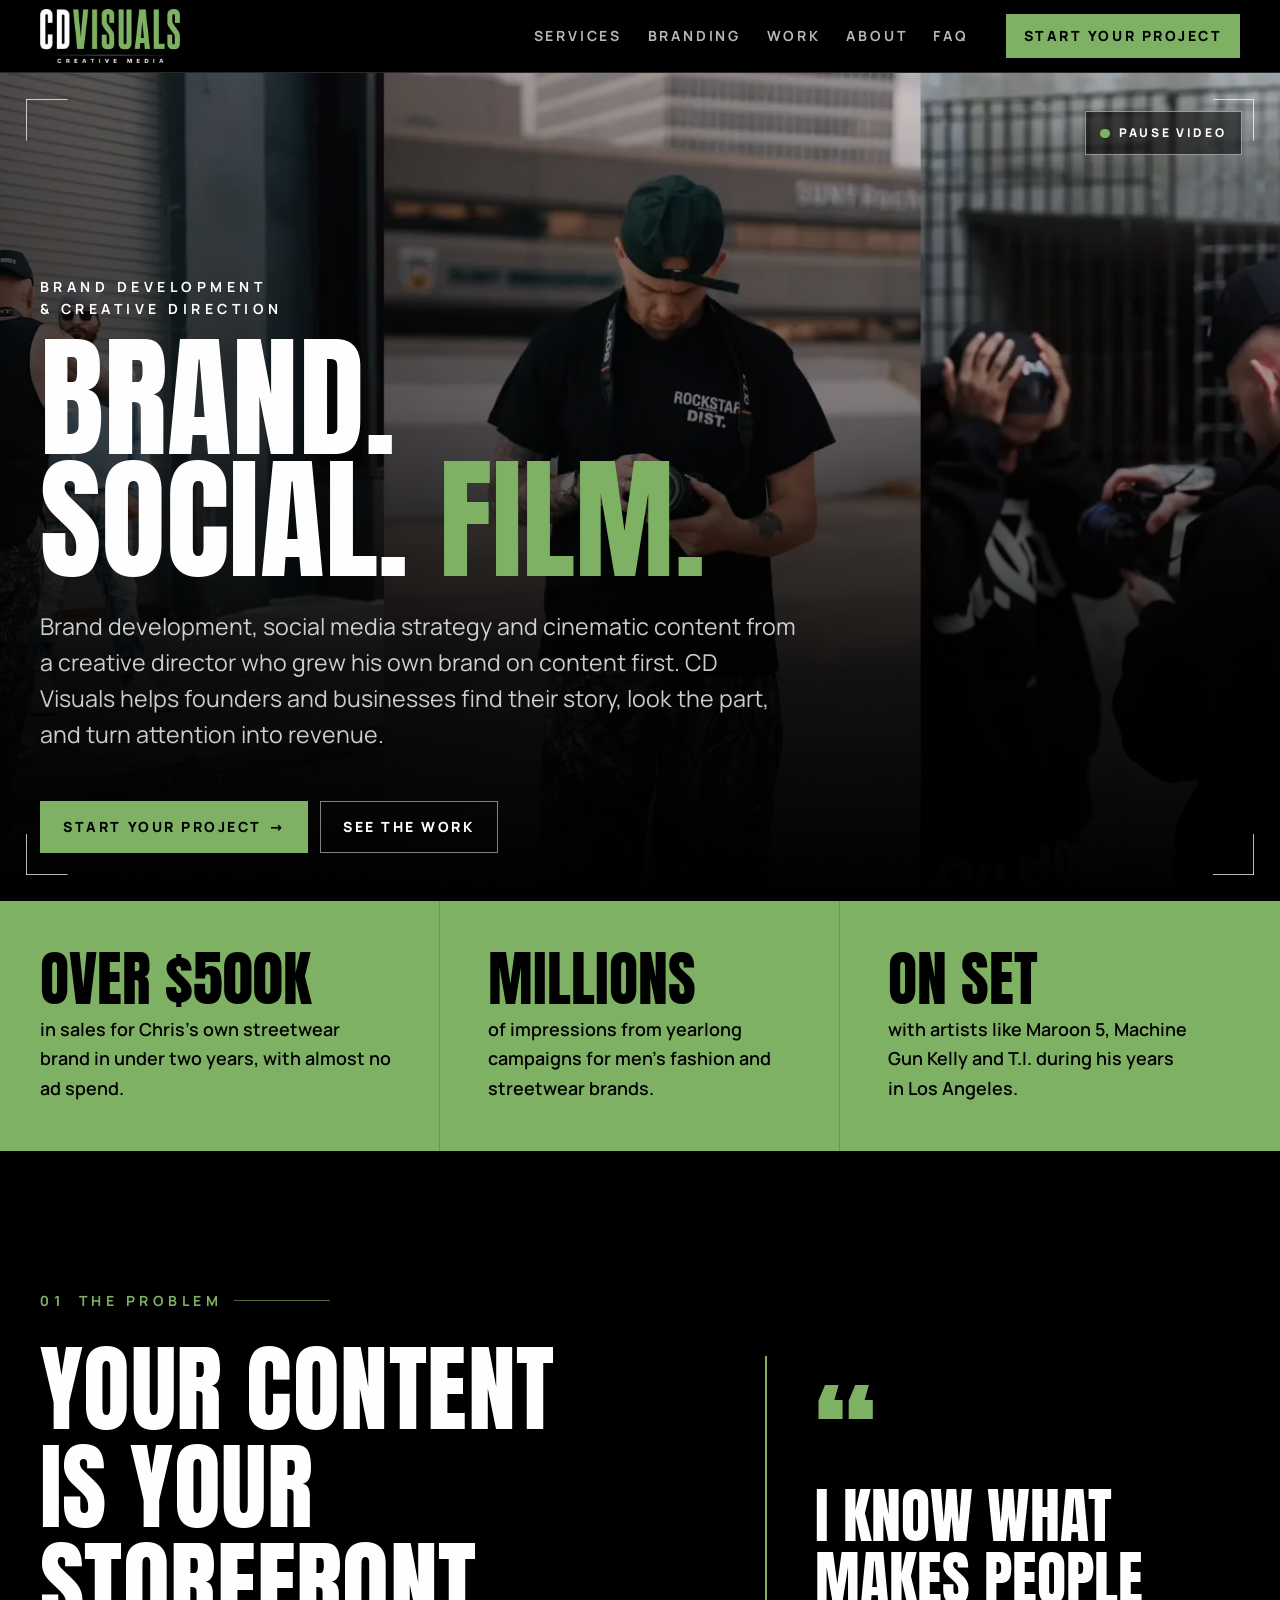
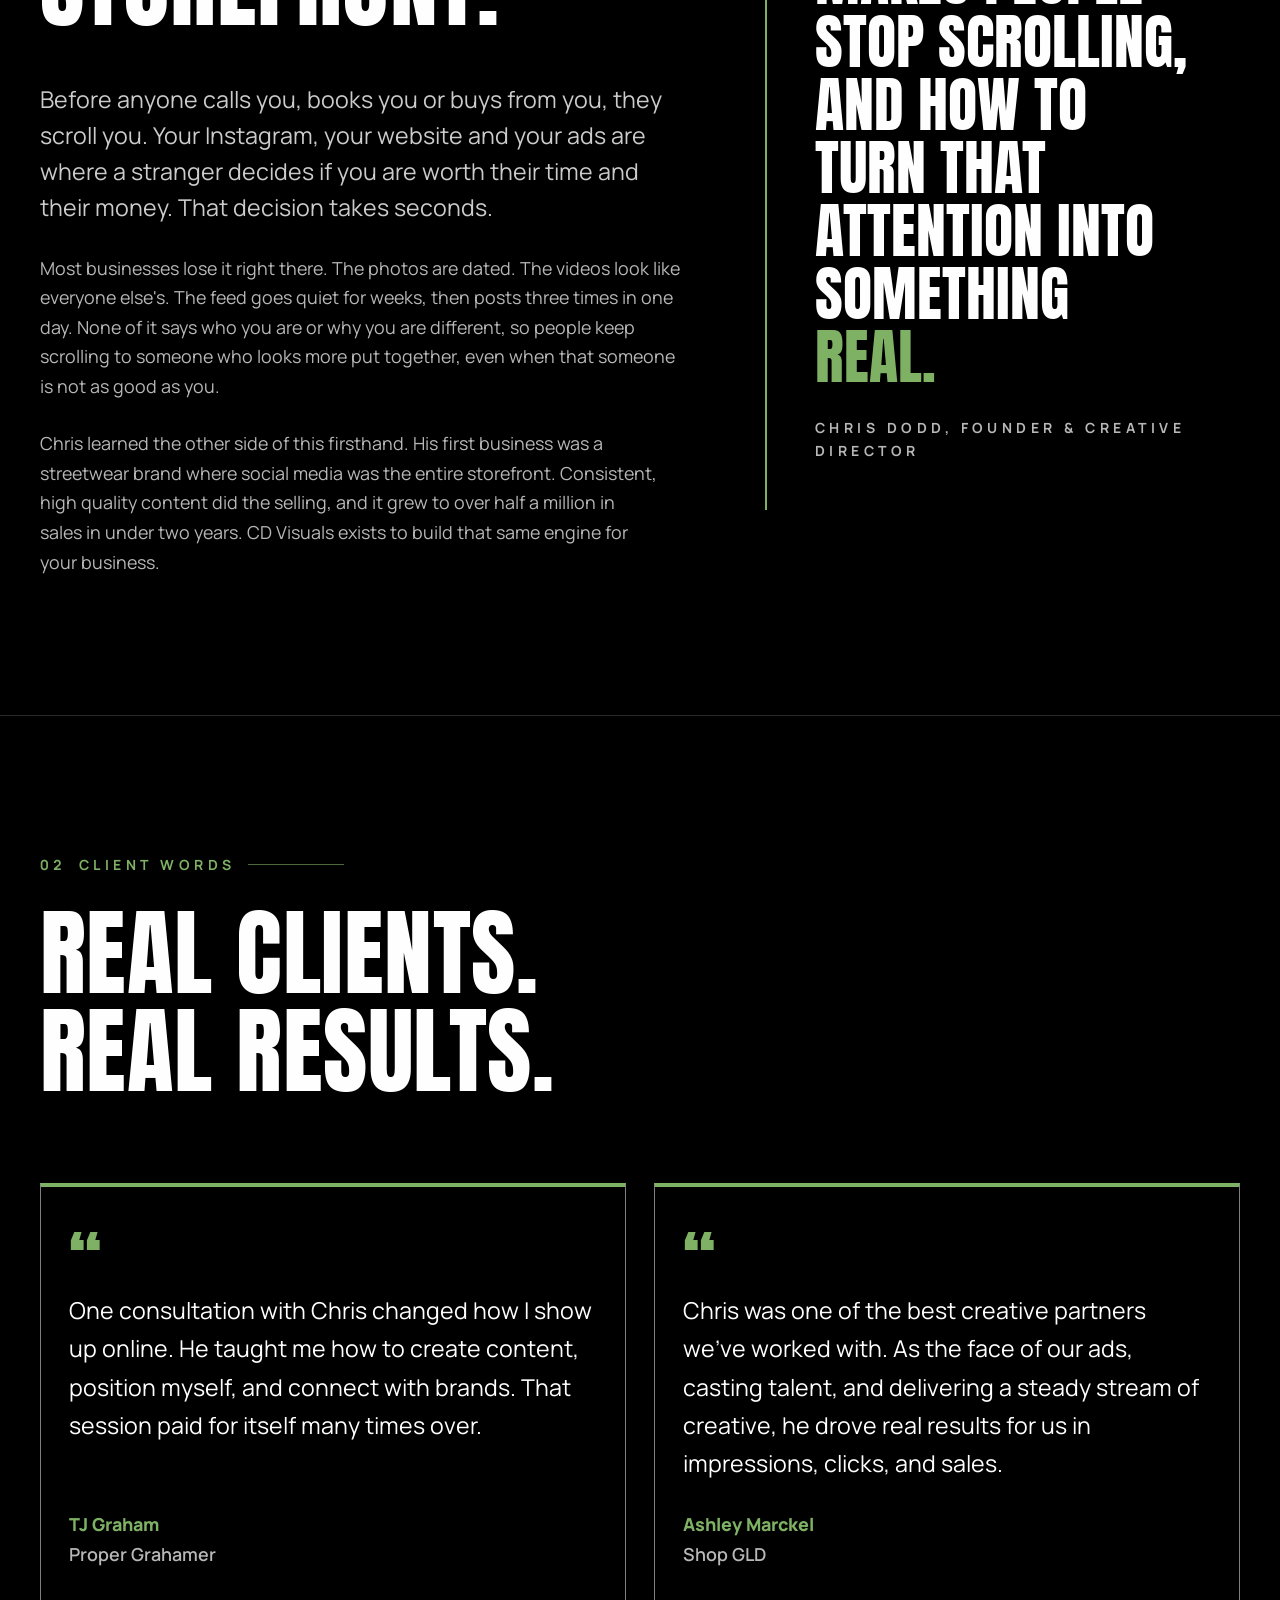
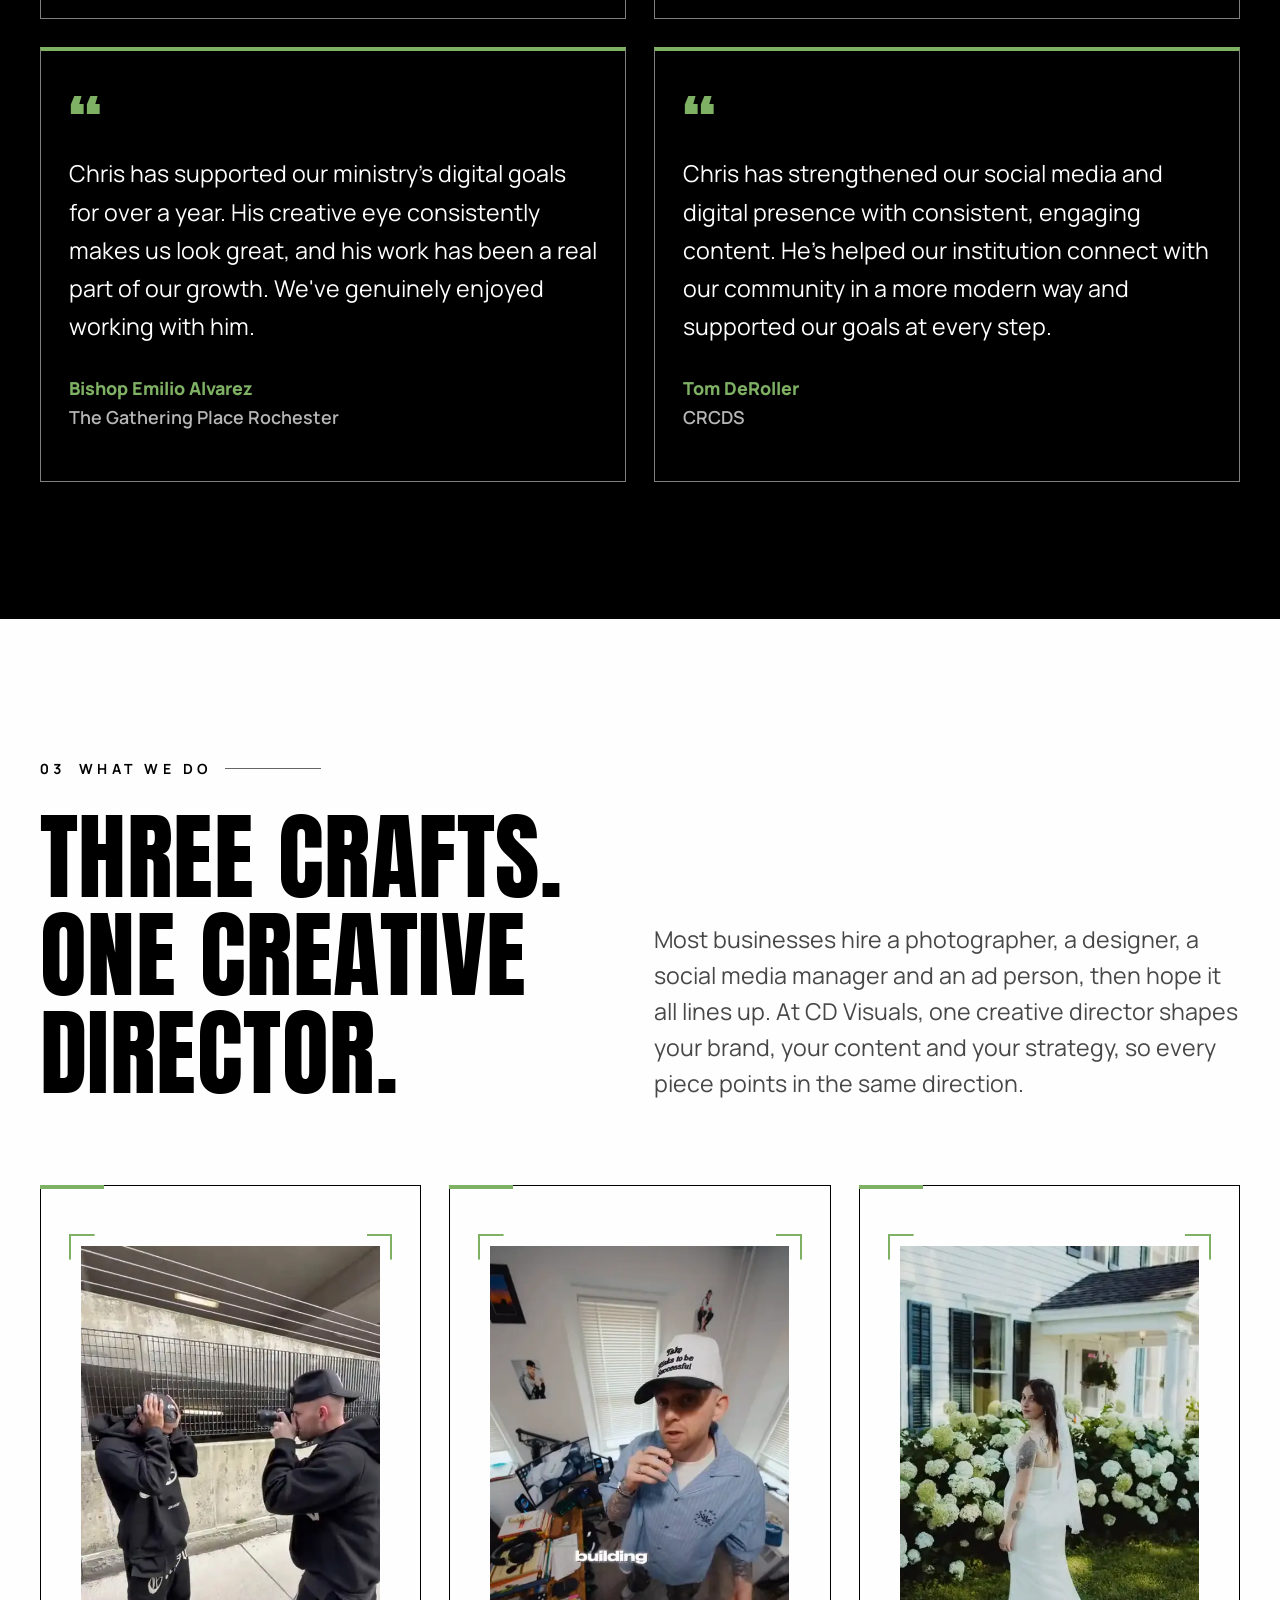
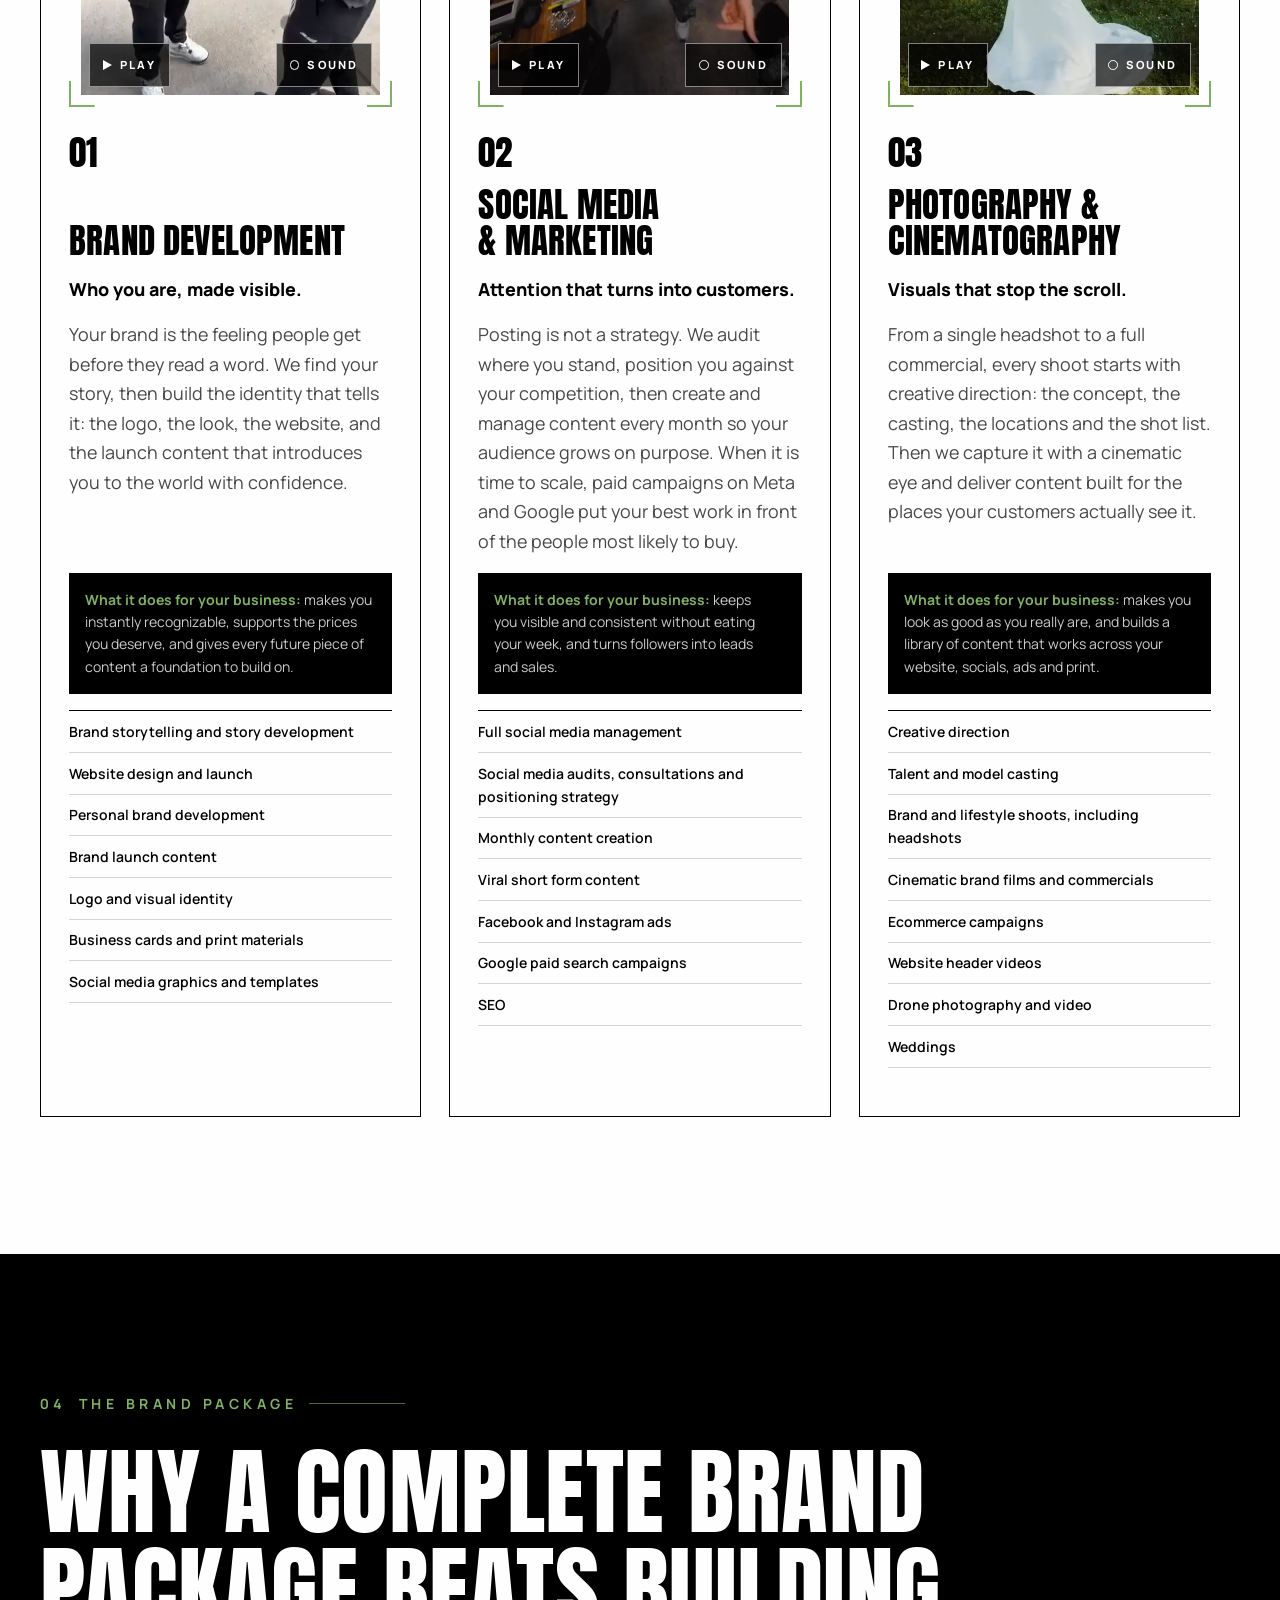
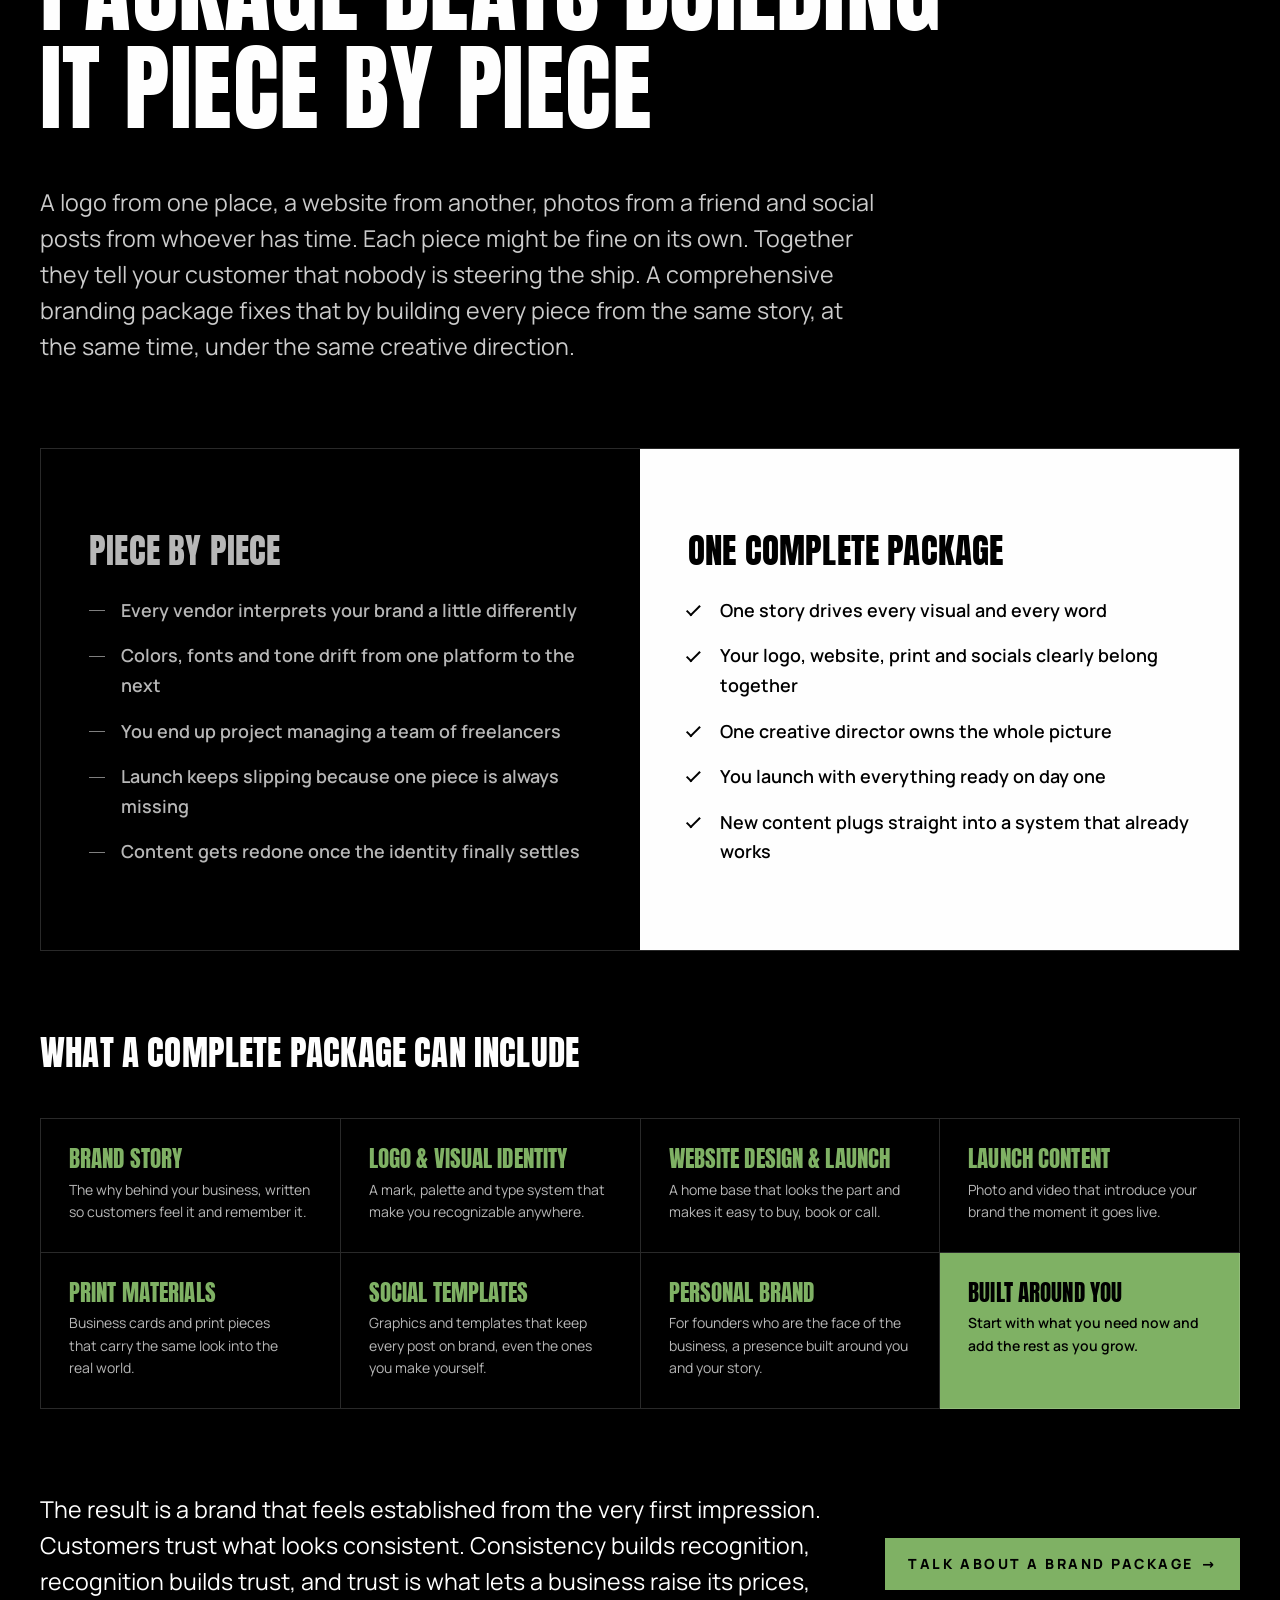
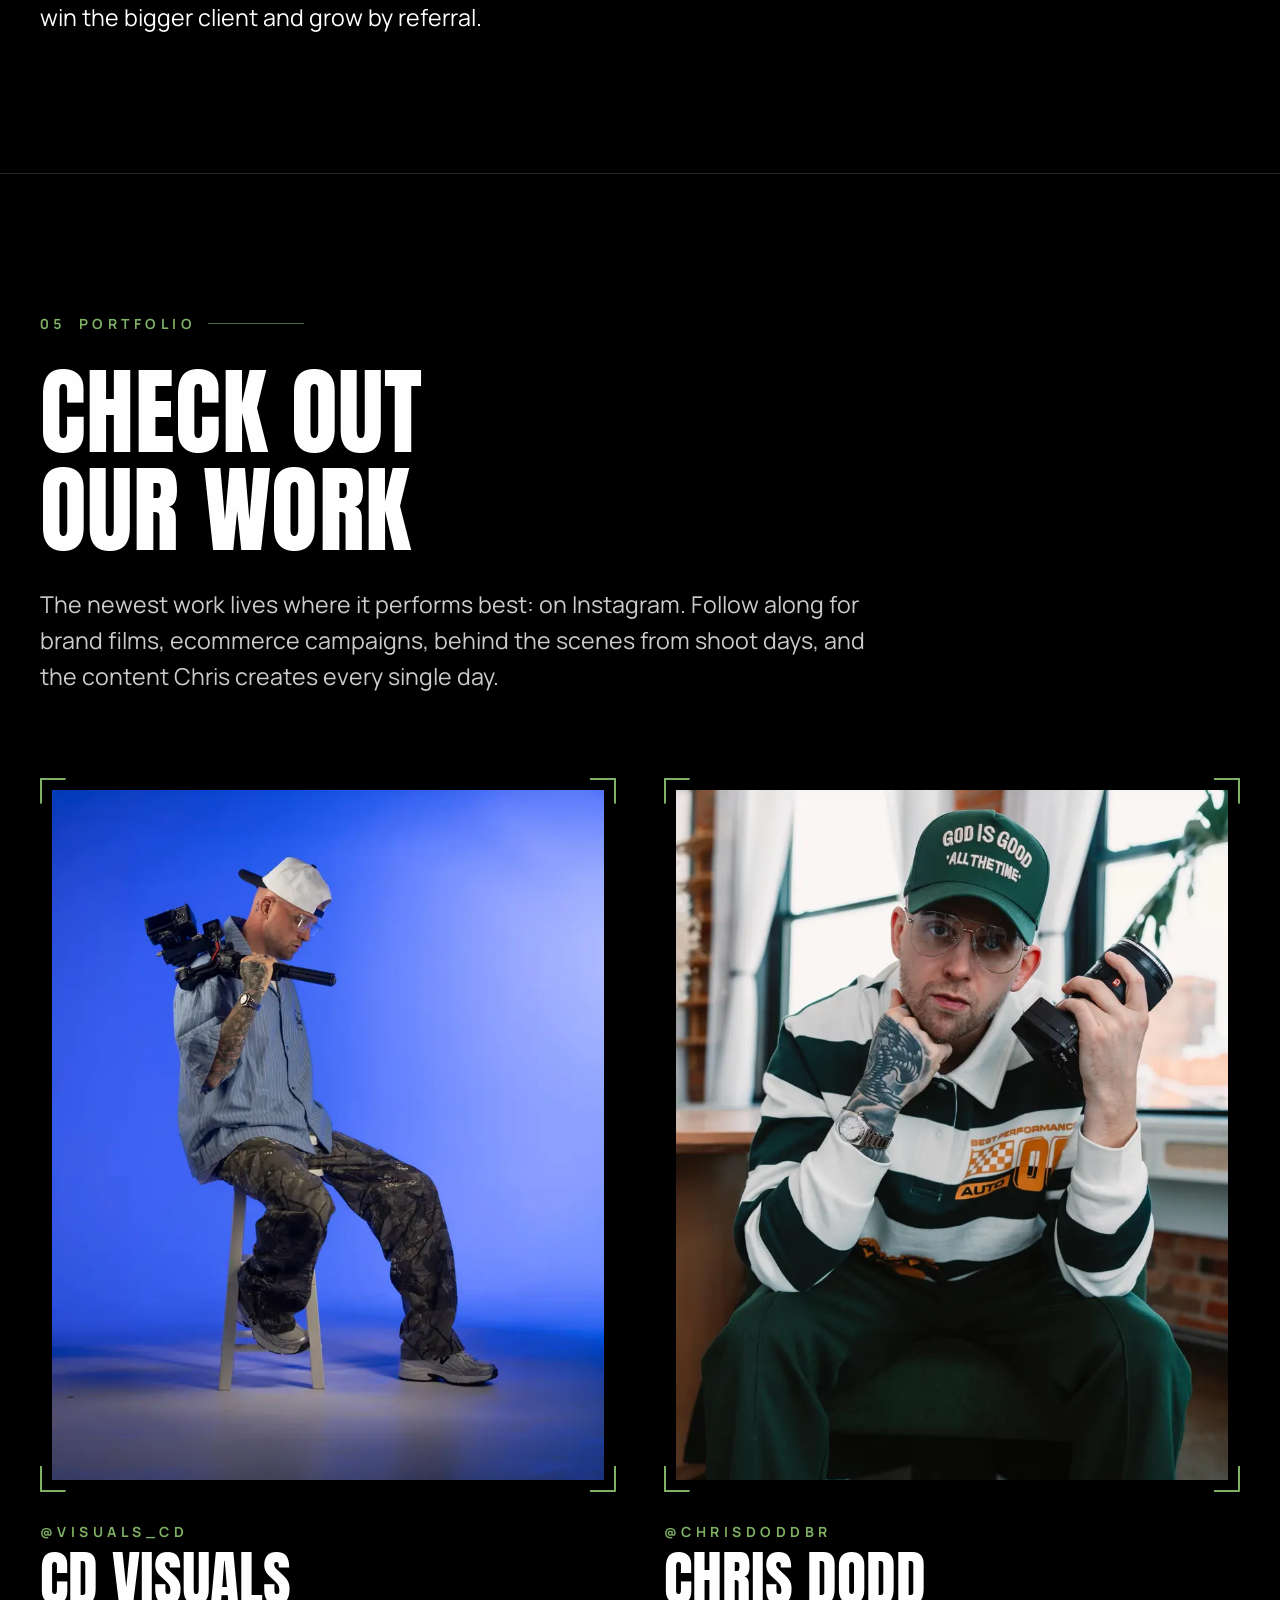
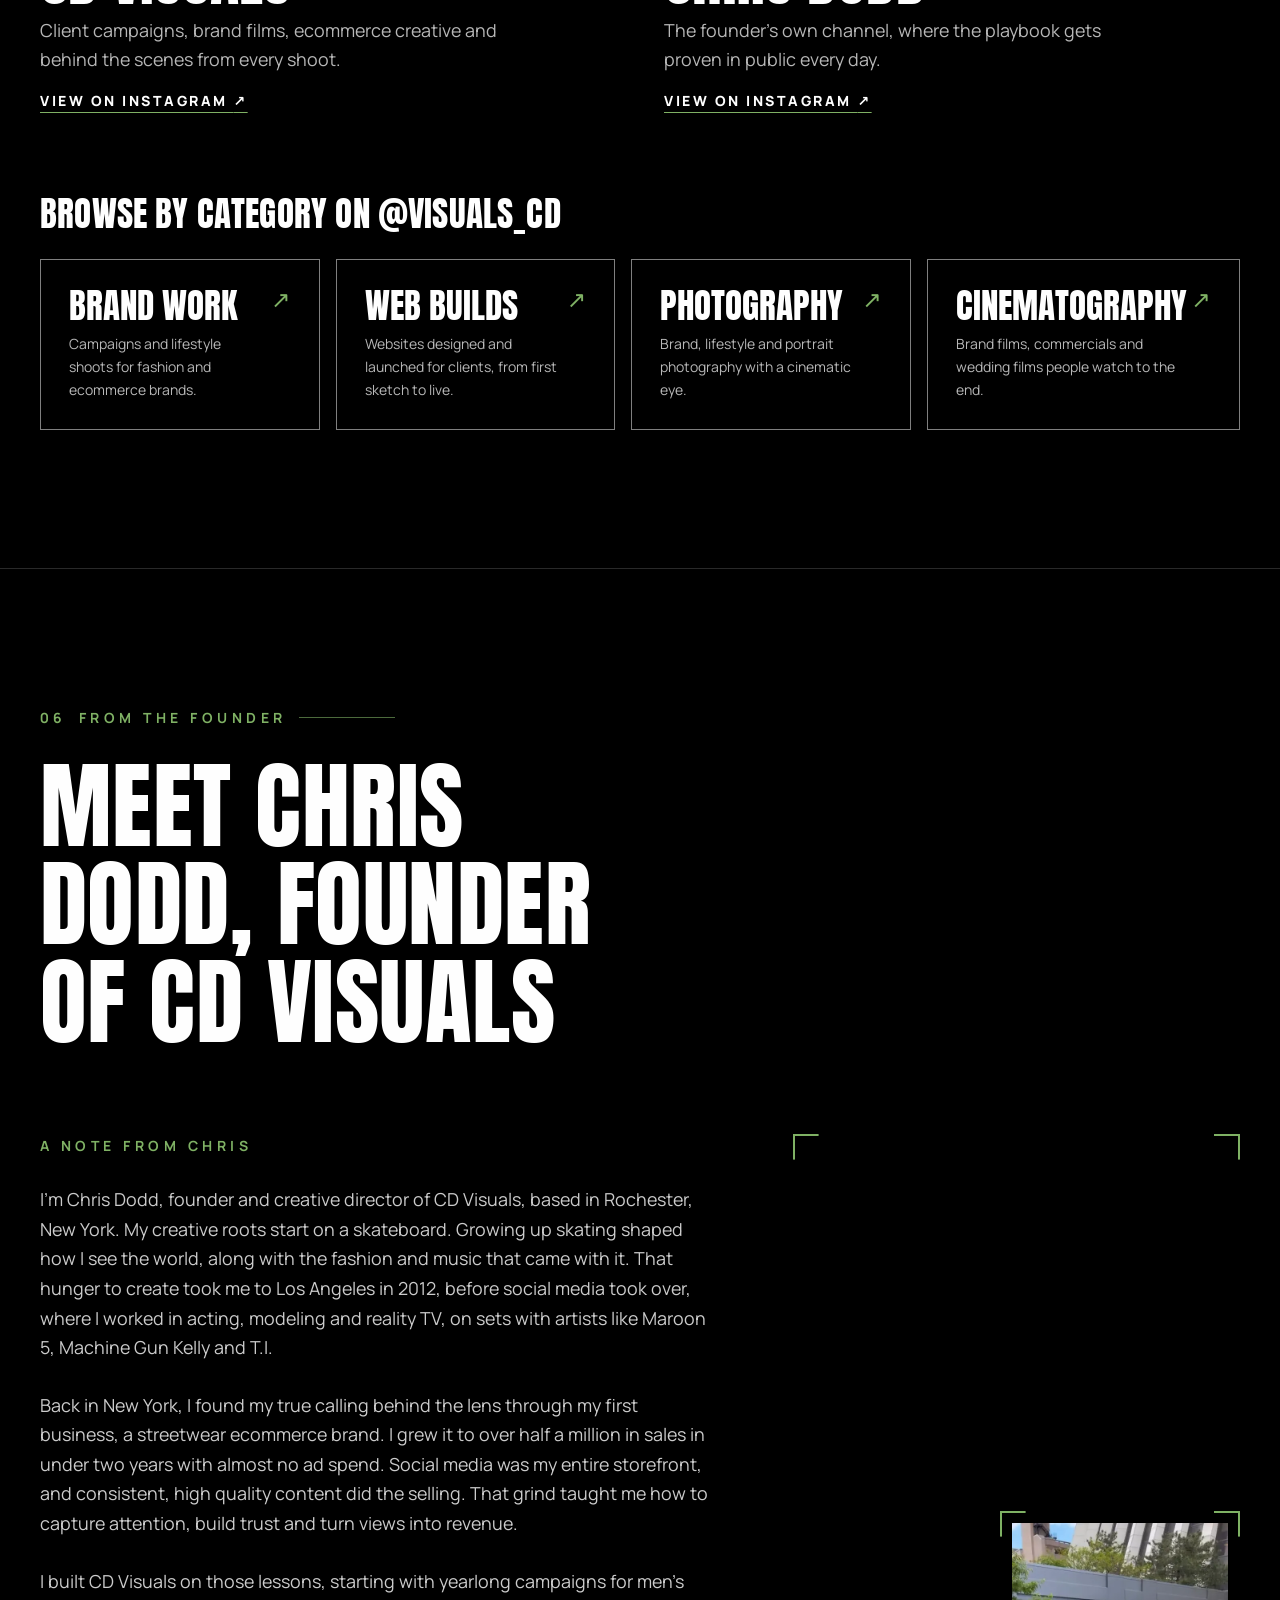
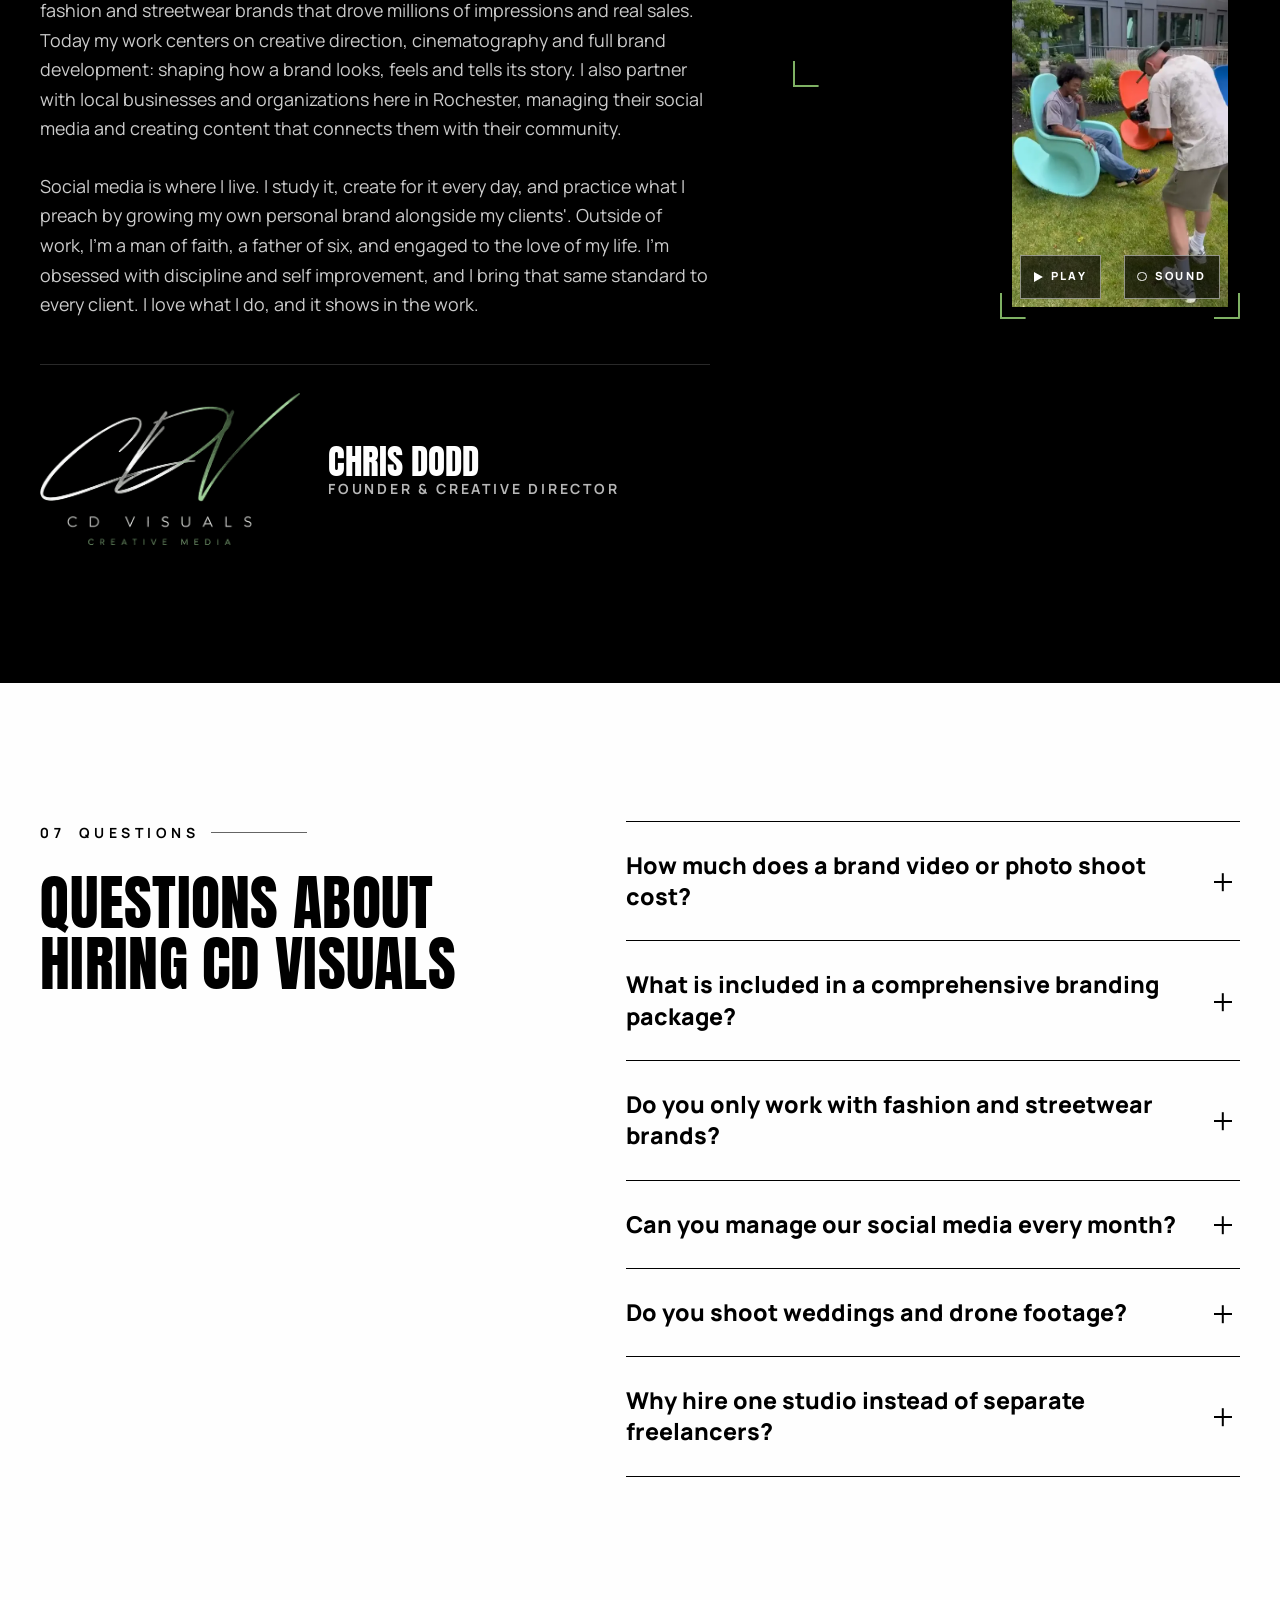
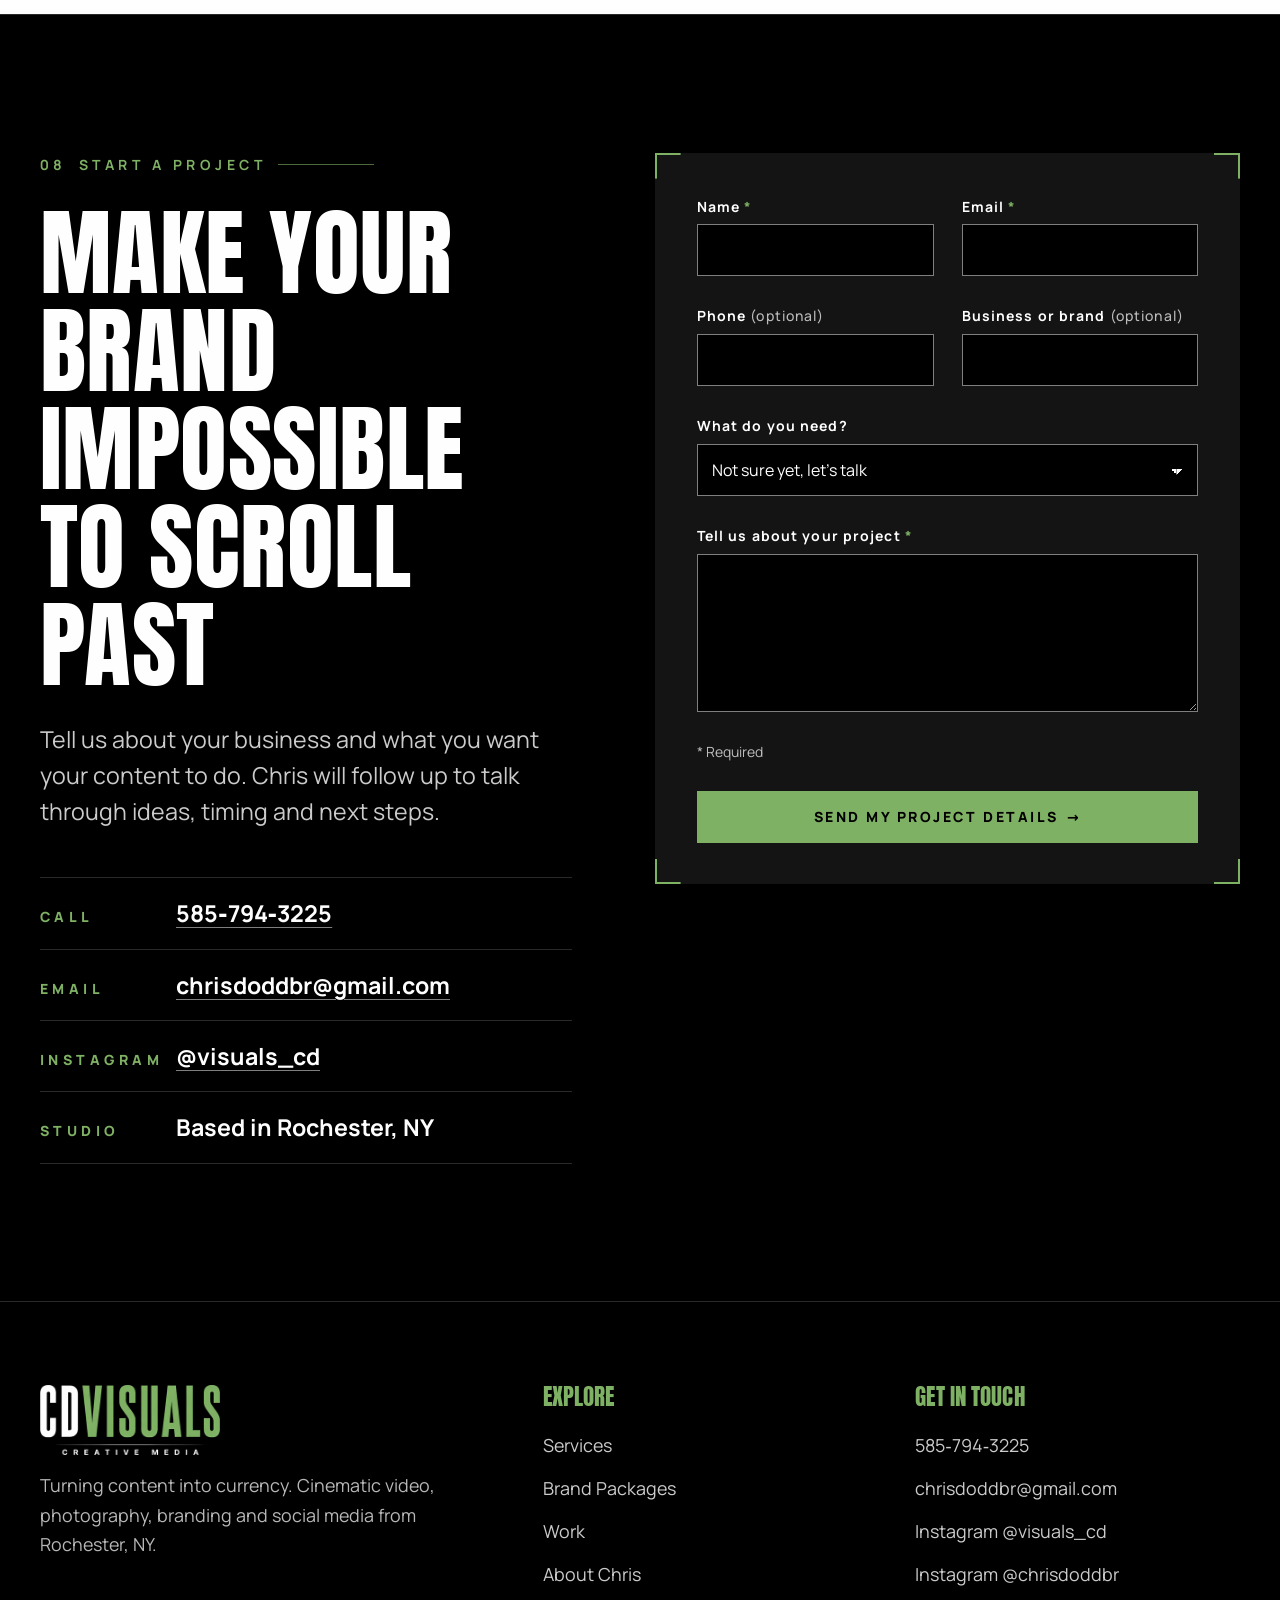
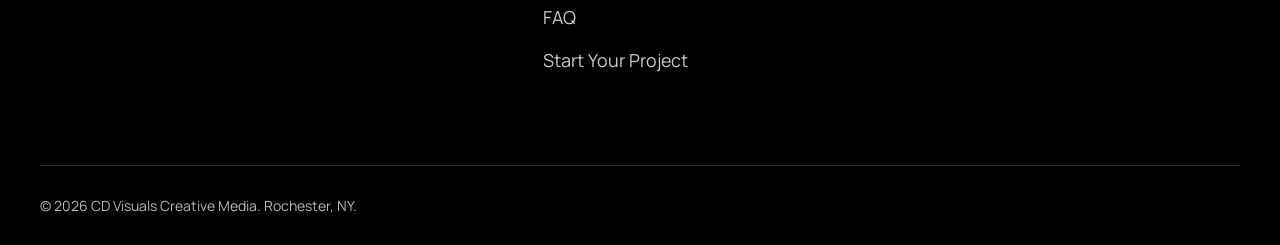
==== commit 3dcadf54: "Revision 3: drop How It Works, testimonials higher, category arrows - Remove the "How It Works" proc" ====
--- a/index.html
+++ b/index.html
@@ -328,11 +328,53 @@
         </div>
       </section>
 
+      <!-- TESTIMONIALS -->
+      <section class="section testimonials" id="testimonials" aria-labelledby="testimonials-title">
+        <div class="container">
+          <p class="eyebrow"><span class="eyebrow__num">02</span> Client Words</p>
+          <h2 class="section-title" id="testimonials-title" data-reveal>Real clients. Real results.</h2>
+          <ul class="quotes">
+            <li class="quote" data-reveal>
+              <figure>
+                <blockquote>
+                  <p>One consultation with Chris changed how I show up online. He taught me how to create content, position myself, and connect with brands. That session paid for itself many times over.</p>
+                </blockquote>
+                <figcaption>TJ Graham<span>Proper Grahamer</span></figcaption>
+              </figure>
+            </li>
+            <li class="quote" data-reveal>
+              <figure>
+                <blockquote>
+                  <p>Chris was one of the best creative partners we've worked with. As the face of our ads, casting talent, and delivering a steady stream of creative, he drove real results for us in impressions, clicks, and sales.</p>
+                </blockquote>
+                <figcaption>Ashley Marckel<span>Shop GLD</span></figcaption>
+              </figure>
+            </li>
+            <li class="quote" data-reveal>
+              <figure>
+                <blockquote>
+                  <p>Chris has supported our ministry's digital goals for over a year. His creative eye consistently makes us look great, and his work has been a real part of our growth. We've genuinely enjoyed working with him.</p>
+                </blockquote>
+                <figcaption>Bishop Emilio Alvarez<span>The Gathering Place Rochester</span></figcaption>
+              </figure>
+            </li>
+            <li class="quote" data-reveal>
+              <figure>
+                <blockquote>
+                  <p>Chris has strengthened our social media and digital presence with consistent, engaging content. He's helped our institution connect with our community in a more modern way and supported our goals at every step.</p>
+                </blockquote>
+                <figcaption>Tom DeRoller<span>CRCDS</span></figcaption>
+              </figure>
+            </li>
+          </ul>
+        </div>
+      </section>
+
       <!-- SERVICES -->
       <section class="section section--light services" id="services" aria-labelledby="services-title">
         <div class="container">
           <div class="services__head">
-            <p class="eyebrow"><span class="eyebrow__num">02</span> What We Do</p>
+            <p class="eyebrow"><span class="eyebrow__num">03</span> What We Do</p>
             <h2 class="section-title" id="services-title" data-reveal>Three crafts. One creative director.</h2>
             <p class="lede">
               Most businesses hire a photographer, a designer, a social media manager and an ad person, then hope it all
@@ -488,50 +530,8 @@
         </div>
       </section>
 
-      <!-- TESTIMONIALS -->
-      <section class="section testimonials" id="testimonials" aria-labelledby="testimonials-title">
-        <div class="container">
-          <p class="eyebrow"><span class="eyebrow__num">03</span> Client Words</p>
-          <h2 class="section-title" id="testimonials-title" data-reveal>Clients on working with Chris</h2>
-          <ul class="quotes">
-            <li class="quote" data-reveal>
-              <figure>
-                <blockquote>
-                  <p>One consultation with Chris changed how I show up online. He taught me how to create content, position myself, and connect with brands. That session paid for itself many times over.</p>
-                </blockquote>
-                <figcaption>TJ Graham<span>Proper Grahamer</span></figcaption>
-              </figure>
-            </li>
-            <li class="quote" data-reveal>
-              <figure>
-                <blockquote>
-                  <p>Chris was one of the best creative partners we've worked with. As the face of our ads, casting talent, and delivering a steady stream of creative, he drove real results for us in impressions, clicks, and sales.</p>
-                </blockquote>
-                <figcaption>Ashley Marckel<span>Shop GLD</span></figcaption>
-              </figure>
-            </li>
-            <li class="quote" data-reveal>
-              <figure>
-                <blockquote>
-                  <p>Chris has supported our ministry's digital goals for over a year. His creative eye consistently makes us look great, and his work has been a real part of our growth. We've genuinely enjoyed working with him.</p>
-                </blockquote>
-                <figcaption>Bishop Emilio Alvarez<span>The Gathering Place Rochester</span></figcaption>
-              </figure>
-            </li>
-            <li class="quote" data-reveal>
-              <figure>
-                <blockquote>
-                  <p>Chris has strengthened our social media and digital presence with consistent, engaging content. He's helped our institution connect with our community in a more modern way and supported our goals at every step.</p>
-                </blockquote>
-                <figcaption>Tom DeRoller<span>CRCDS</span></figcaption>
-              </figure>
-            </li>
-          </ul>
-        </div>
-      </section>
-
       <!-- BRAND PACKAGE -->
-      <section class="section section--light branding" id="branding" aria-labelledby="branding-title">
+      <section class="section branding" id="branding" aria-labelledby="branding-title">
         <div class="container">
           <p class="eyebrow"><span class="eyebrow__num">04</span> The Brand Package</p>
           <h2 class="section-title branding__title" id="branding-title" data-reveal>
@@ -614,53 +614,11 @@
         </div>
       </section>
 
-      <!-- PROCESS -->
-      <section class="section process" id="process" aria-labelledby="process-title">
-        <div class="container">
-          <p class="eyebrow"><span class="eyebrow__num">05</span> How It Works</p>
-          <h2 class="section-title" id="process-title" data-reveal>From first call to final cut</h2>
-          <ol class="steps">
-            <li class="step" data-reveal>
-              <span class="step__num" aria-hidden="true">01</span>
-              <h3 class="step__title">Discover</h3>
-              <p>
-                We start with a conversation about your business, your customers and your goals, and get clear on what
-                will actually move the needle.
-              </p>
-            </li>
-            <li class="step" data-reveal>
-              <span class="step__num" aria-hidden="true">02</span>
-              <h3 class="step__title">Direct</h3>
-              <p>
-                Chris builds the creative direction: the story, the look, the shot list, the talent, and the plan for
-                where every piece will live.
-              </p>
-            </li>
-            <li class="step" data-reveal>
-              <span class="step__num" aria-hidden="true">03</span>
-              <h3 class="step__title">Produce</h3>
-              <p>
-                Shoot days, design and editing. Every frame and every graphic is crafted with a cinematic eye and a
-                strategist's purpose.
-              </p>
-            </li>
-            <li class="step" data-reveal>
-              <span class="step__num" aria-hidden="true">04</span>
-              <h3 class="step__title">Launch &amp; Grow</h3>
-              <p>
-                Your content goes live where your customers already are. For ongoing clients, we manage, measure and
-                keep improving month after month.
-              </p>
-            </li>
-          </ol>
-        </div>
-      </section>
-
       <!-- WORK -->
       <section class="section work" id="work" aria-labelledby="work-title">
         <div class="container">
           <div class="work__head">
-            <p class="eyebrow"><span class="eyebrow__num">06</span> Portfolio</p>
+            <p class="eyebrow"><span class="eyebrow__num">05</span> Portfolio</p>
             <h2 class="section-title" id="work-title" data-reveal>Check out our work</h2>
             <p class="lede">
               The newest work lives where it performs best: on Instagram. Follow along for brand films, ecommerce
@@ -753,7 +711,7 @@
       <section class="section founder" id="about" aria-labelledby="founder-title">
         <div class="container founder__grid">
           <div class="founder__intro">
-            <p class="eyebrow"><span class="eyebrow__num">07</span> From the Founder</p>
+            <p class="eyebrow"><span class="eyebrow__num">06</span> From the Founder</p>
             <h2 class="section-title" id="founder-title" data-reveal>Meet Chris Dodd, founder of CD Visuals</h2>
           </div>
           <div class="founder__media" data-reveal>
@@ -842,7 +800,7 @@
       <section class="section section--light faq" id="faq" aria-labelledby="faq-title">
         <div class="container faq__grid">
           <div>
-            <p class="eyebrow"><span class="eyebrow__num">08</span> Questions</p>
+            <p class="eyebrow"><span class="eyebrow__num">07</span> Questions</p>
             <h2 class="section-title faq__title" id="faq-title" data-reveal>
               Questions about hiring CD Visuals
             </h2>
@@ -904,7 +862,7 @@
       <section class="section contact" id="contact" aria-labelledby="contact-title">
         <div class="container contact__grid">
           <div class="contact__intro">
-            <p class="eyebrow"><span class="eyebrow__num">09</span> Start a Project</p>
+            <p class="eyebrow"><span class="eyebrow__num">08</span> Start a Project</p>
             <h2 class="section-title" id="contact-title" data-reveal>Make your brand impossible to scroll past</h2>
             <p class="lede">
               Tell us about your business and what you want your content to do. Chris will follow up to talk through
--- a/css/tokens.css
+++ b/css/tokens.css
@@ -16,7 +16,6 @@
   --white-08: rgb(254 254 254 / 8%);
   --black-72: rgb(0 0 0 / 72%);
   --black-16: rgb(0 0 0 / 16%);
-  --black-04: rgb(0 0 0 / 4%);
 
   /* Type */
   --font-display: "Anton", "Arial Narrow", impact, sans-serif;
--- a/css/sections.css
+++ b/css/sections.css
@@ -331,7 +331,7 @@
   }
 }
 
-/* BRAND PACKAGE (light) */
+/* BRAND PACKAGE */
 .branding__title {
   max-width: 20ch;
   margin-bottom: var(--space-l);
@@ -340,7 +340,7 @@
 .compare {
   display: grid;
   margin-block: var(--space-xl);
-  border: 1px solid var(--black);
+  border: var(--hairline);
 }
 
 .compare__col {
@@ -348,13 +348,12 @@
 }
 
 .compare__col--before {
-  color: var(--black-72);
-}
-
-/* Inverted cell: white on black (20.8:1) */
+  color: var(--white-72);
+}
+
 .compare__col--after {
-  background: var(--black);
-  color: var(--white);
+  background: var(--white);
+  color: var(--black);
 }
 
 .compare__title {
@@ -363,11 +362,11 @@
 }
 
 .compare__col--before .compare__title {
-  color: var(--black-72);
+  color: var(--white-72);
 }
 
 .compare__col--after .compare__title {
-  color: var(--white);
+  color: var(--black);
 }
 
 .compare__list {
@@ -390,7 +389,7 @@
   top: 0.8em;
   width: 1rem;
   height: 1px;
-  background: var(--black-72);
+  background: var(--white-50);
 }
 
 .compare__col--after li::before {
@@ -400,7 +399,7 @@
   top: 0.35em;
   width: 0.45rem;
   height: 0.85rem;
-  border: solid var(--green);
+  border: solid var(--black);
   border-width: 0 2px 2px 0;
   transform: rotate(45deg);
 }
@@ -425,29 +424,29 @@
   padding: 0;
   display: grid;
   grid-template-columns: 1fr;
-  border-top: 1px solid var(--black-16);
-  border-left: 1px solid var(--black-16);
+  border-top: var(--hairline);
+  border-left: var(--hairline);
 }
 
 .includes__item {
   padding: var(--space-m);
-  border-right: 1px solid var(--black-16);
-  border-bottom: 1px solid var(--black-16);
+  border-right: var(--hairline);
+  border-bottom: var(--hairline);
   transition: background-color 0.3s var(--ease);
 }
 
 .includes__item:hover {
-  background: var(--black-04);
+  background: var(--white-08);
 }
 
 .includes__item h4 {
   font-size: var(--step-1);
   margin-bottom: 0.5rem;
-  color: var(--black);
+  color: var(--green);
 }
 
 .includes__item p {
-  color: var(--black-72);
+  color: var(--white-72);
   font-size: var(--step--1);
   line-height: 1.6;
 }
@@ -498,55 +497,7 @@
   }
 }
 
-/* PROCESS */
-.steps {
-  list-style: none;
-  padding: 0;
-  display: grid;
-  gap: var(--space-l);
-  margin-top: var(--space-xl);
-  counter-reset: none;
-}
-
-.step {
-  position: relative;
-  padding-top: var(--space-m);
-  border-top: 2px solid var(--white);
-}
-
-.step__num {
-  display: block;
-  font-family: var(--font-display);
-  font-size: var(--step-4);
-  line-height: 1;
-  color: transparent;
-  -webkit-text-stroke: 1.5px var(--green);
-  margin-bottom: var(--space-s);
-}
-
-.step__title {
-  font-size: var(--step-2);
-  margin-bottom: var(--space-xs);
-  color: var(--white);
-}
-
-.step p {
-  color: var(--white-72);
-}
-
-@media (width >= 52em) {
-  .steps {
-    grid-template-columns: repeat(2, 1fr);
-  }
-}
-
-@media (width >= 72em) {
-  .steps {
-    grid-template-columns: repeat(4, 1fr);
-  }
-}
-
-/* WORK (follows the dark process band, so a hairline marks the change) */
+/* WORK (follows the dark brand package, so a hairline marks the change) */
 .work {
   border-top: var(--hairline);
 }
@@ -641,15 +592,29 @@
   list-style: none;
   padding: 0;
   display: grid;
-  grid-template-columns: repeat(auto-fit, minmax(min(100%, 14rem), 1fr));
   gap: var(--space-s);
 }
 
+@media (width >= 36em) {
+  .work__cats {
+    grid-template-columns: repeat(2, 1fr);
+  }
+}
+
+@media (width >= 64em) {
+  .work__cats {
+    grid-template-columns: repeat(4, 1fr);
+  }
+}
+
+/* The arrow sits in the card's top-right corner so it never wraps under a long title */
 .cat-card a {
-  display: grid;
+  position: relative;
+  display: grid;
+  align-content: start;
   gap: 0.5rem;
   height: 100%;
-  padding: var(--space-m);
+  padding: var(--space-m) calc(var(--space-m) + 1.5rem) var(--space-m) var(--space-m);
   border: 1px solid var(--white-50);
   text-decoration: none;
   color: var(--white);
@@ -670,11 +635,19 @@
   text-transform: uppercase;
 }
 
-.cat-card__title::after {
-  content: " \2197";
-  font-family: var(--font-body);
-  font-size: 0.6em;
+.cat-card a::after {
+  content: "\2197";
+  position: absolute;
+  top: var(--space-m);
+  right: var(--space-m);
+  font-size: var(--step-1);
+  line-height: 1;
   color: var(--green);
+  transition: transform 0.25s var(--ease);
+}
+
+.cat-card a:hover::after {
+  transform: translate(2px, -2px);
 }
 
 .cat-card__text {
@@ -794,7 +767,11 @@
   }
 }
 
-/* TESTIMONIALS */
+/* TESTIMONIALS (follows the dark problem section, so a hairline marks the change) */
+.testimonials {
+  border-top: var(--hairline);
+}
+
 .quotes {
   list-style: none;
   padding: 0;
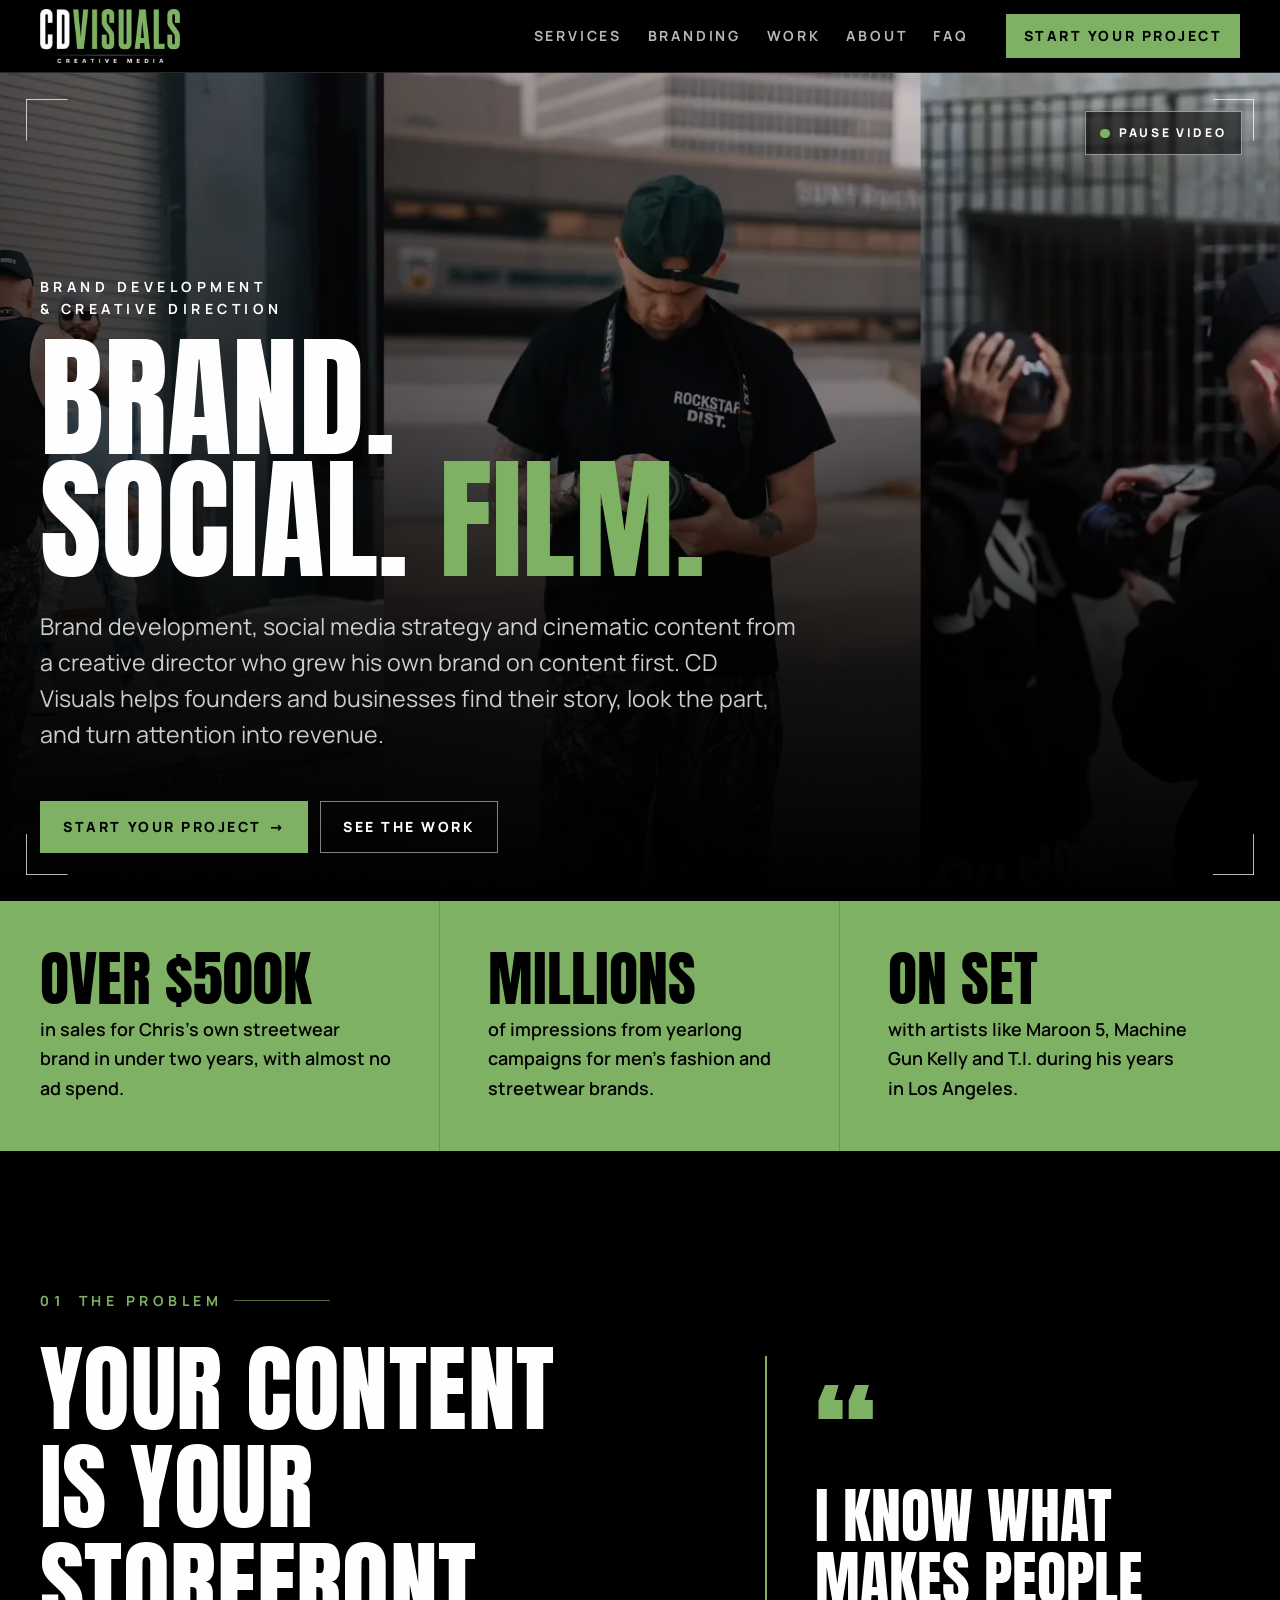
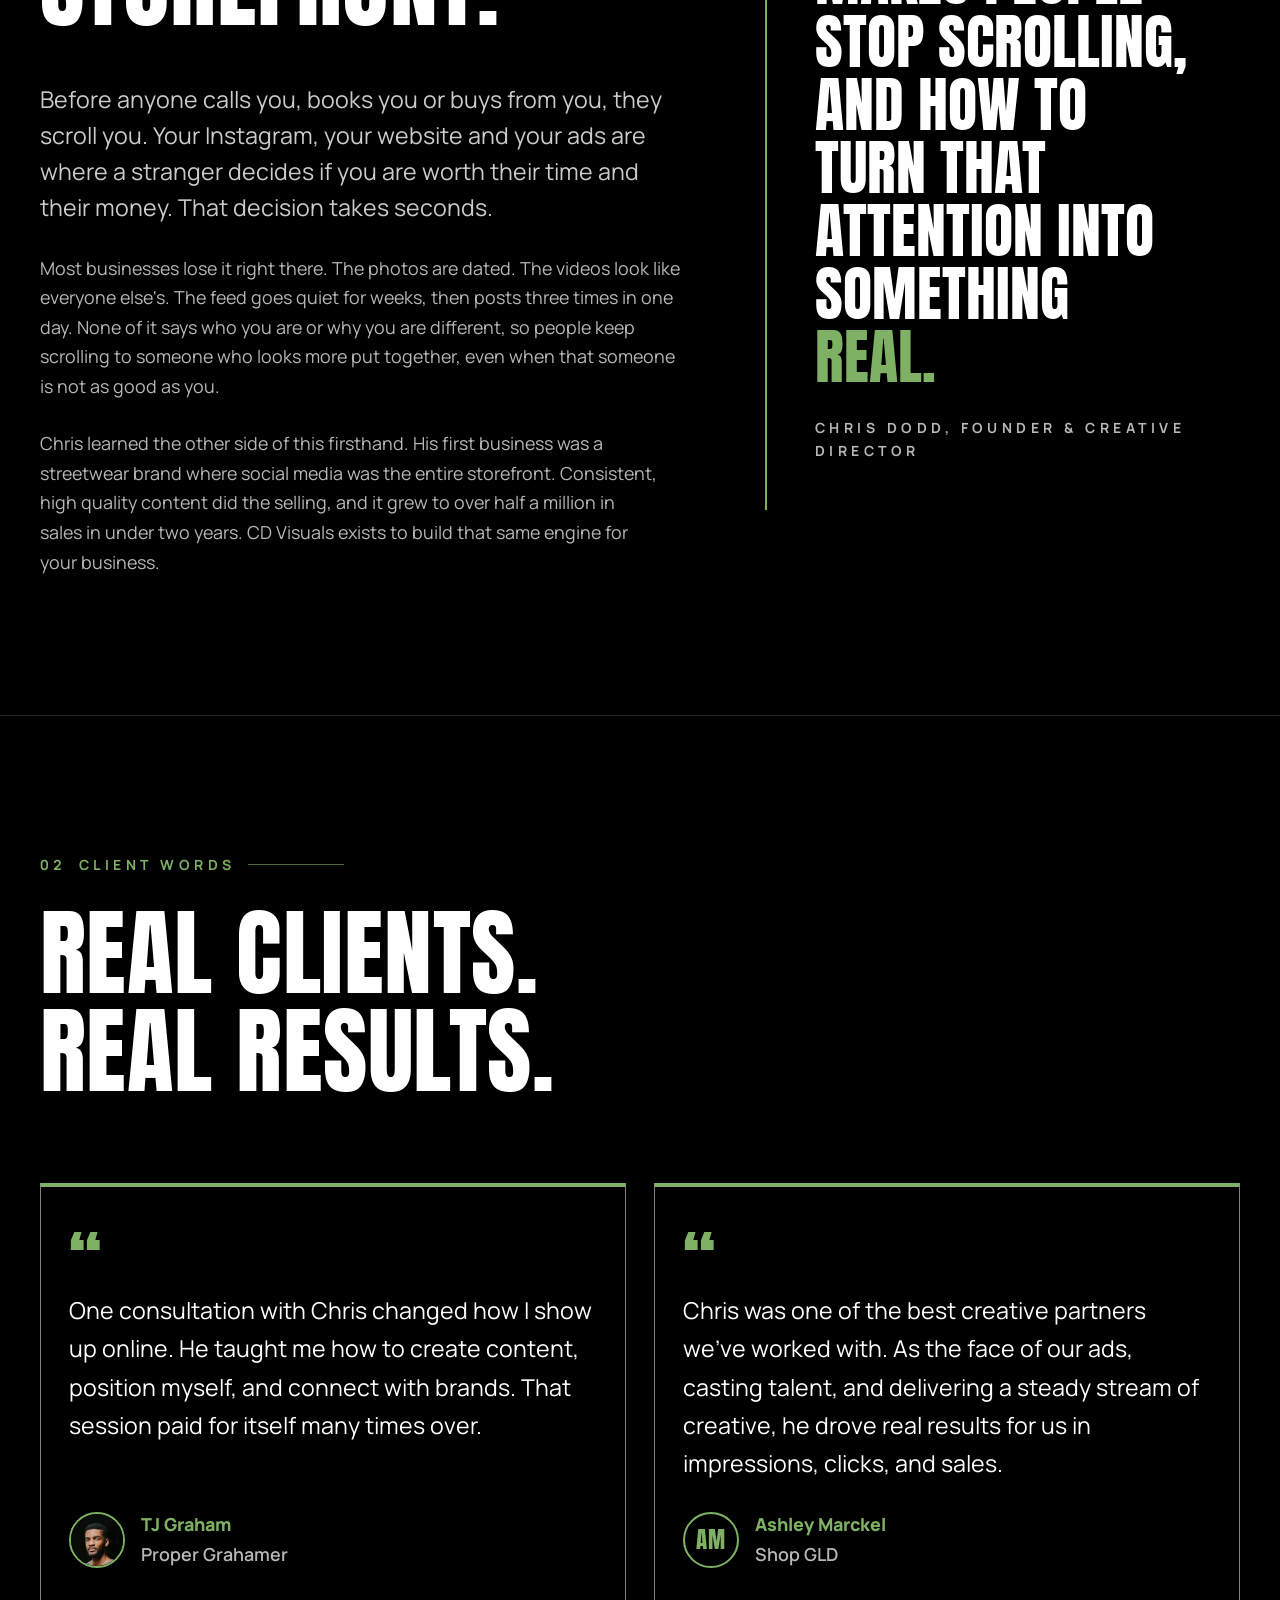
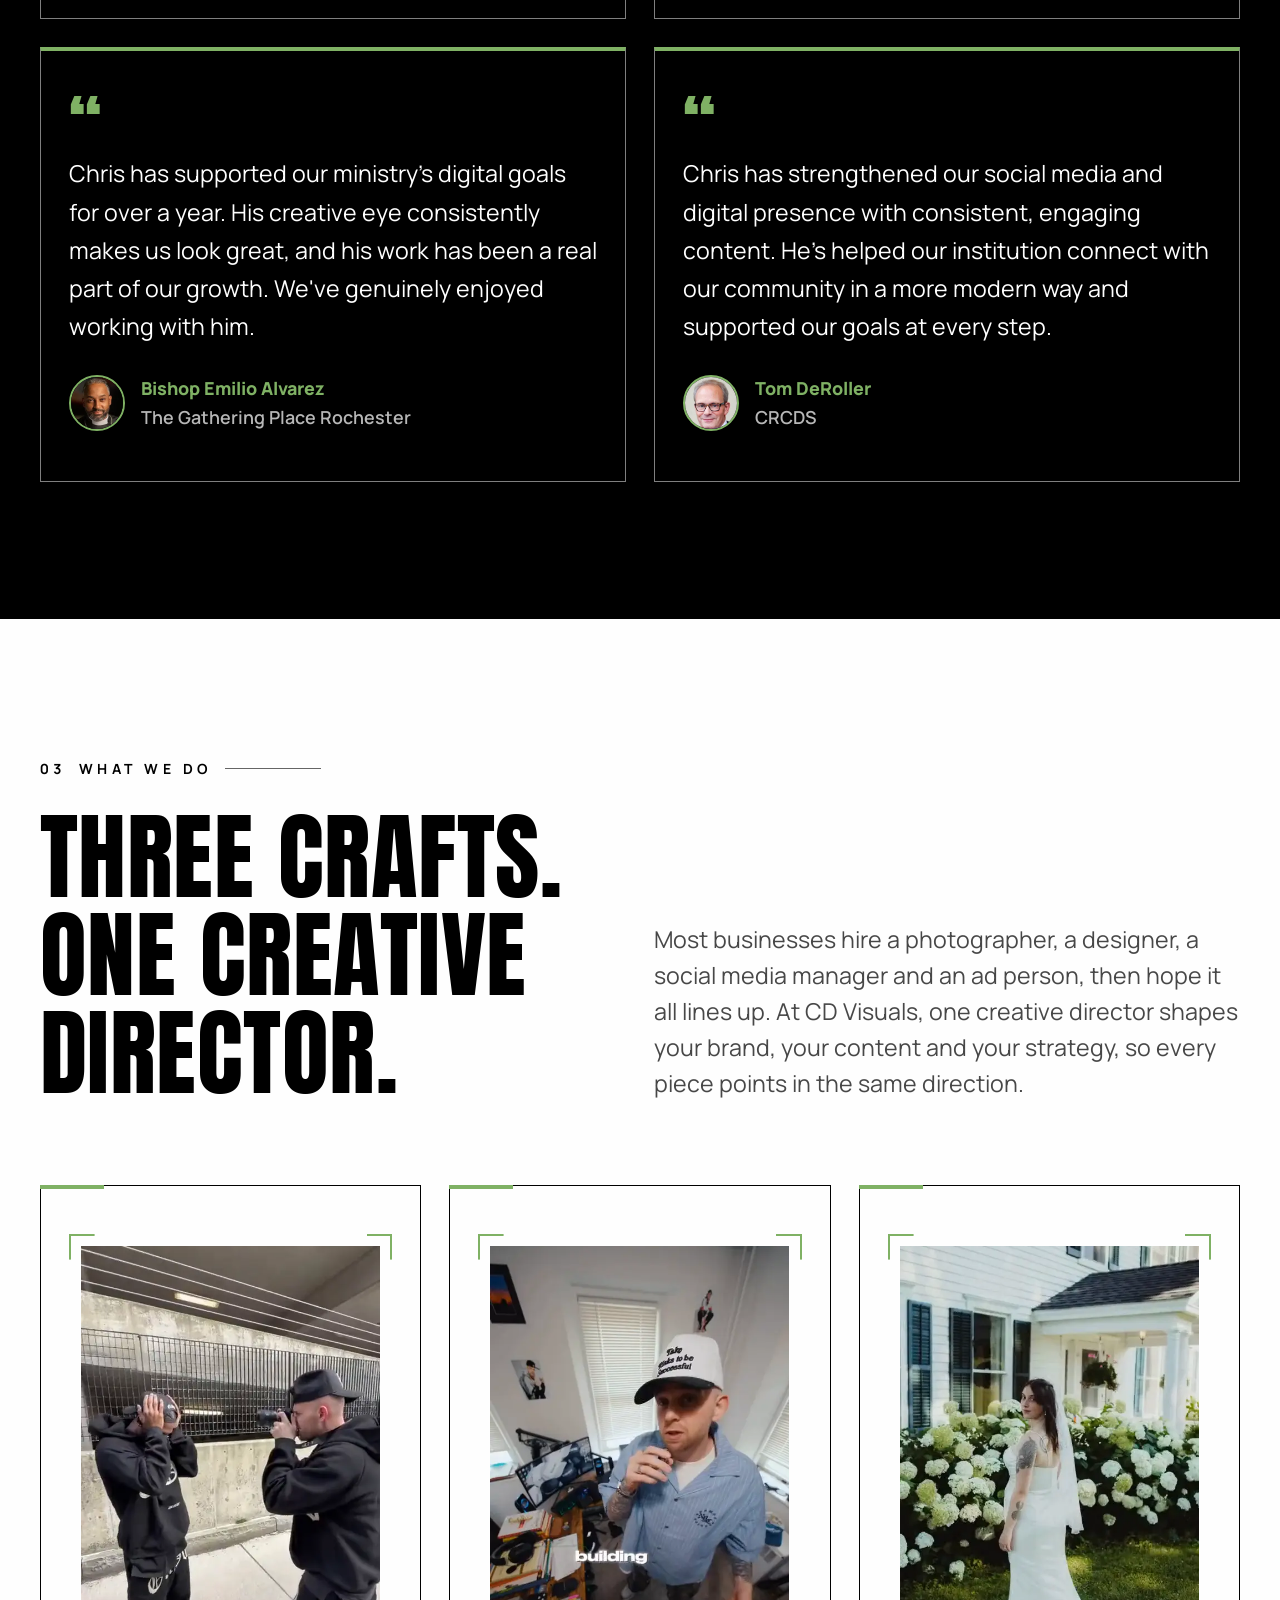
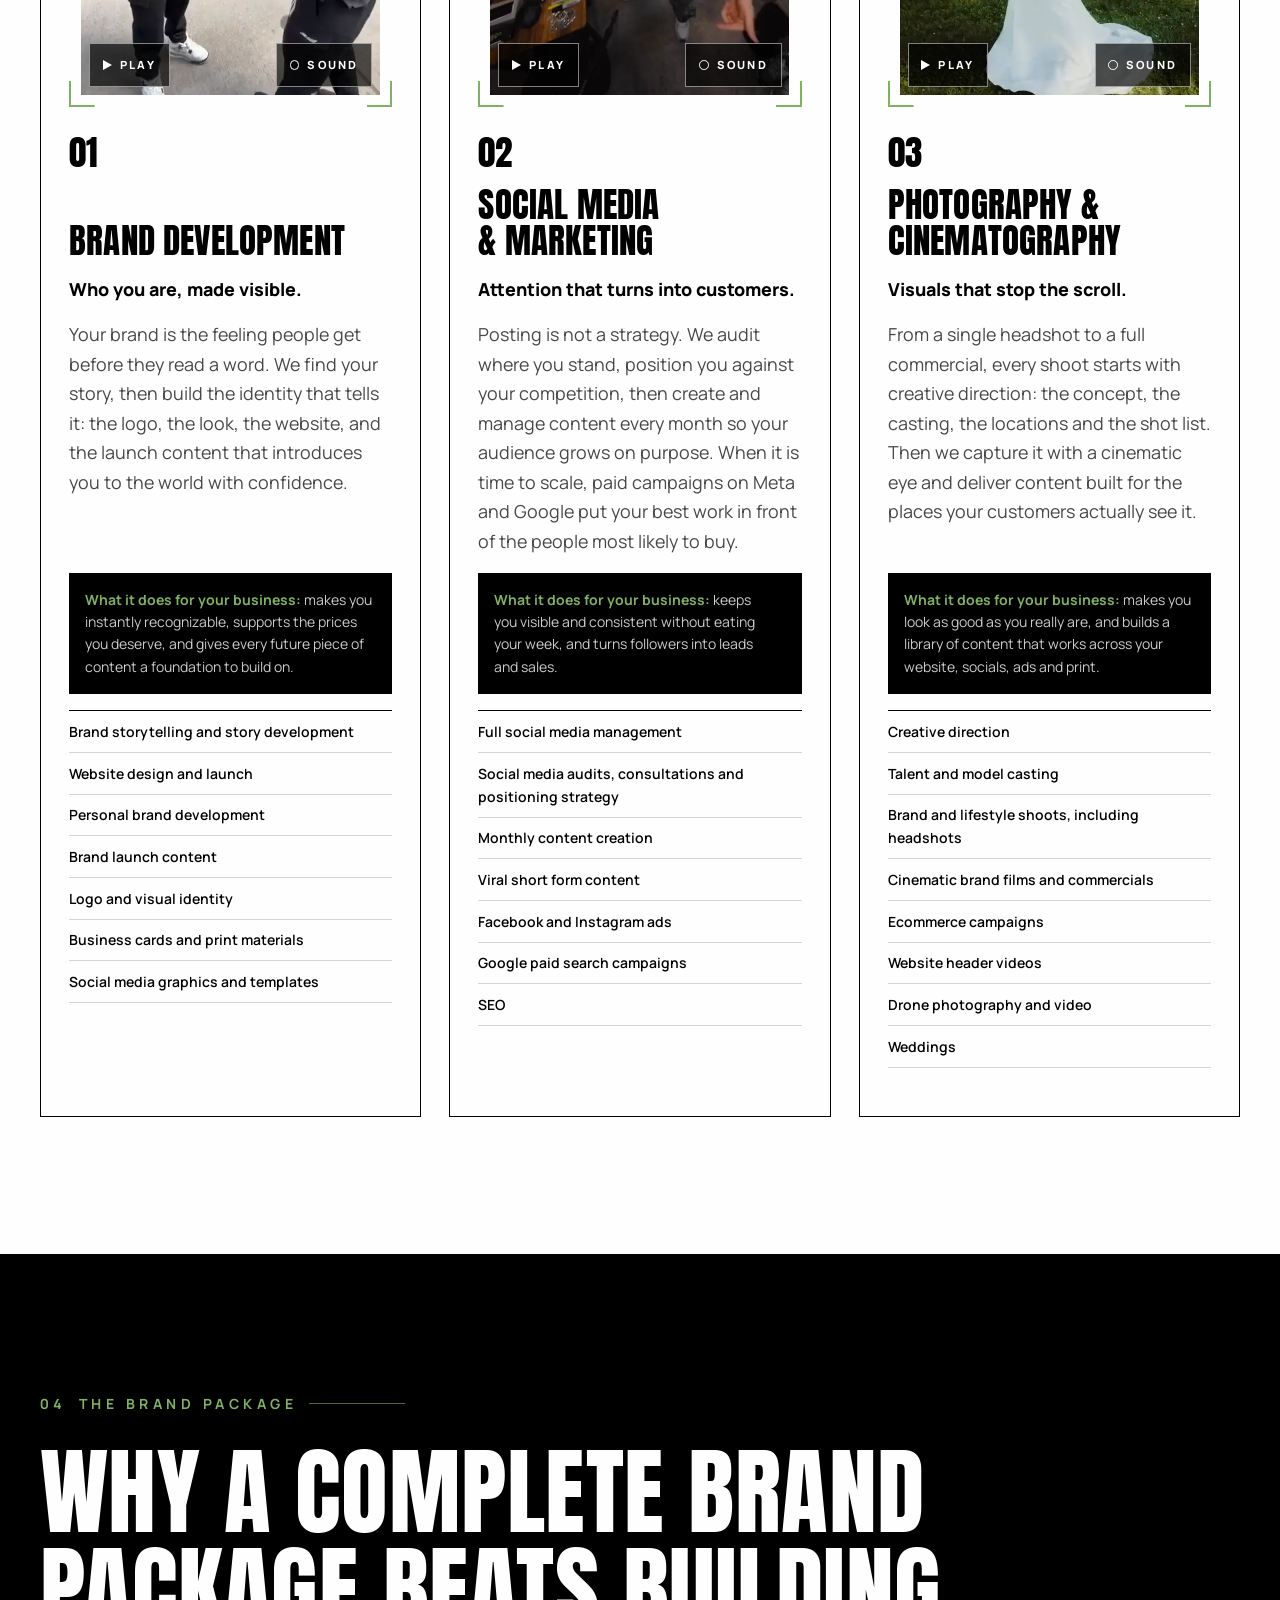
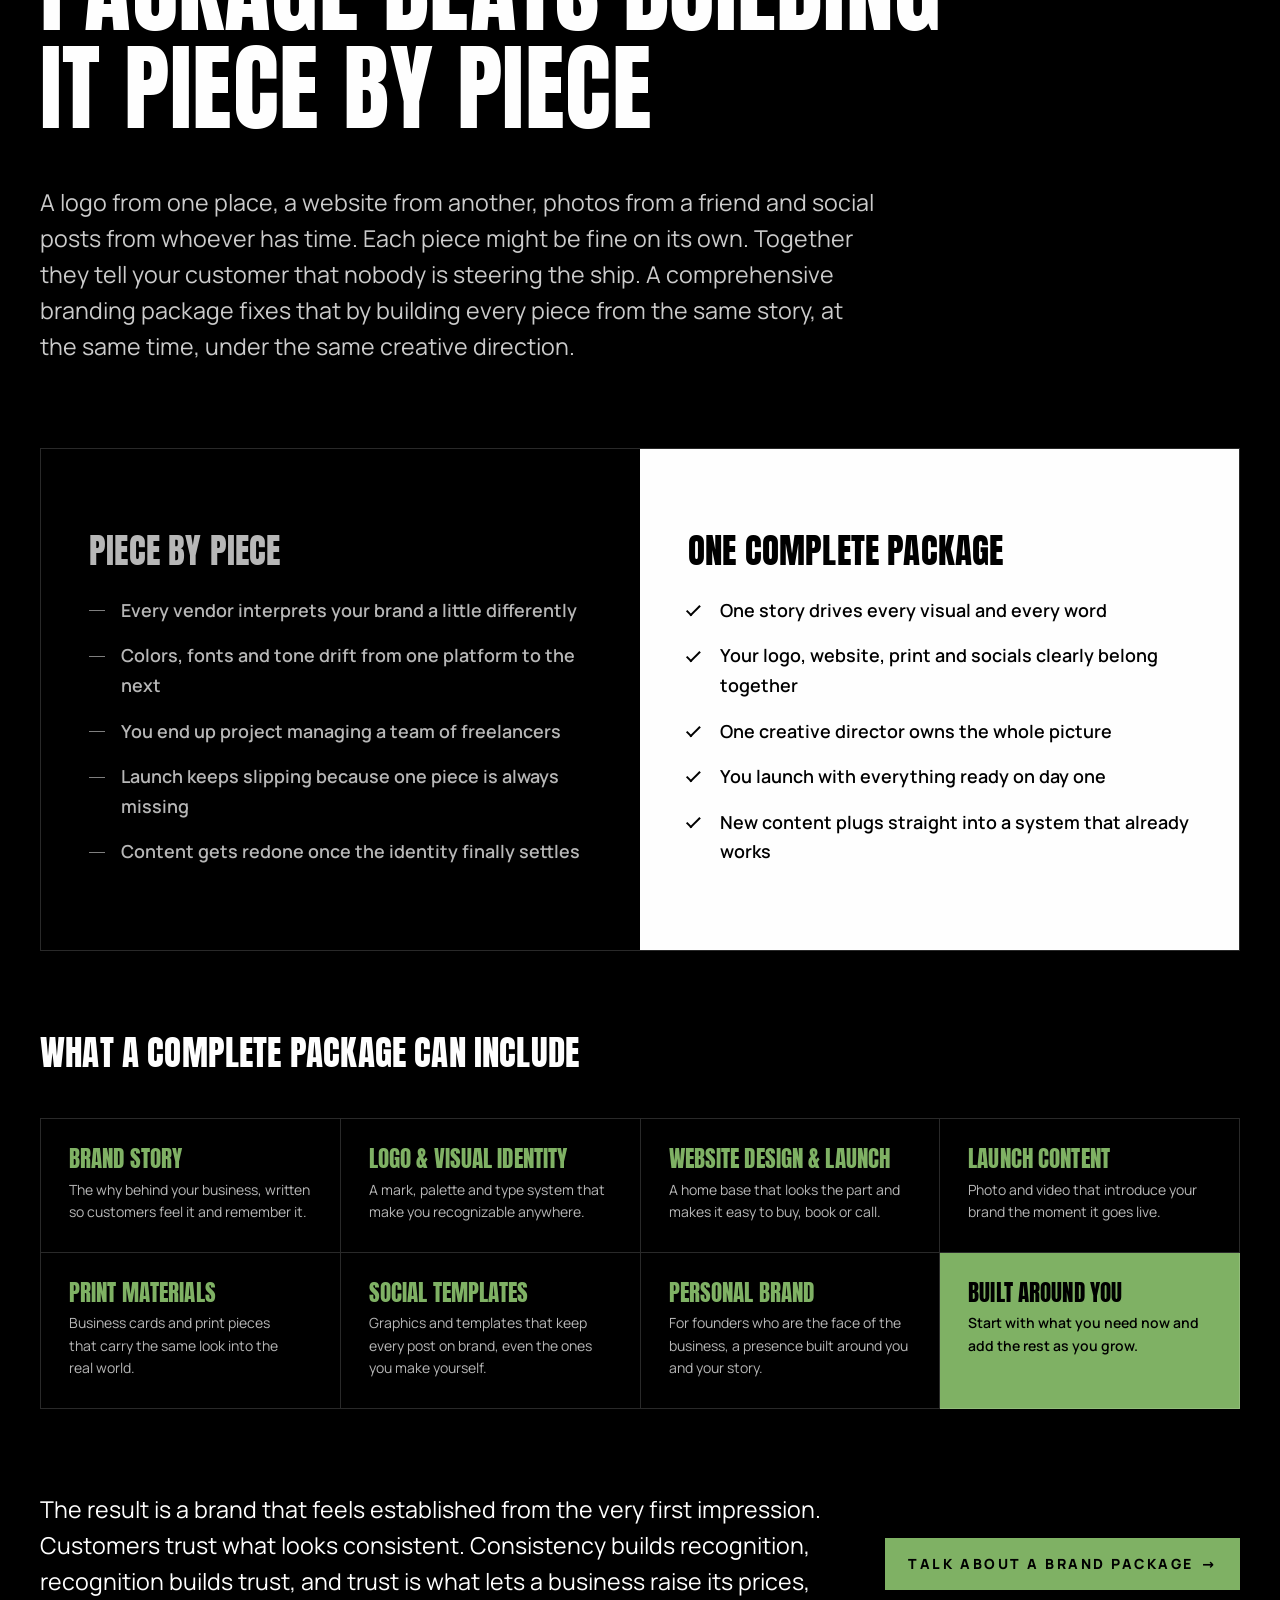
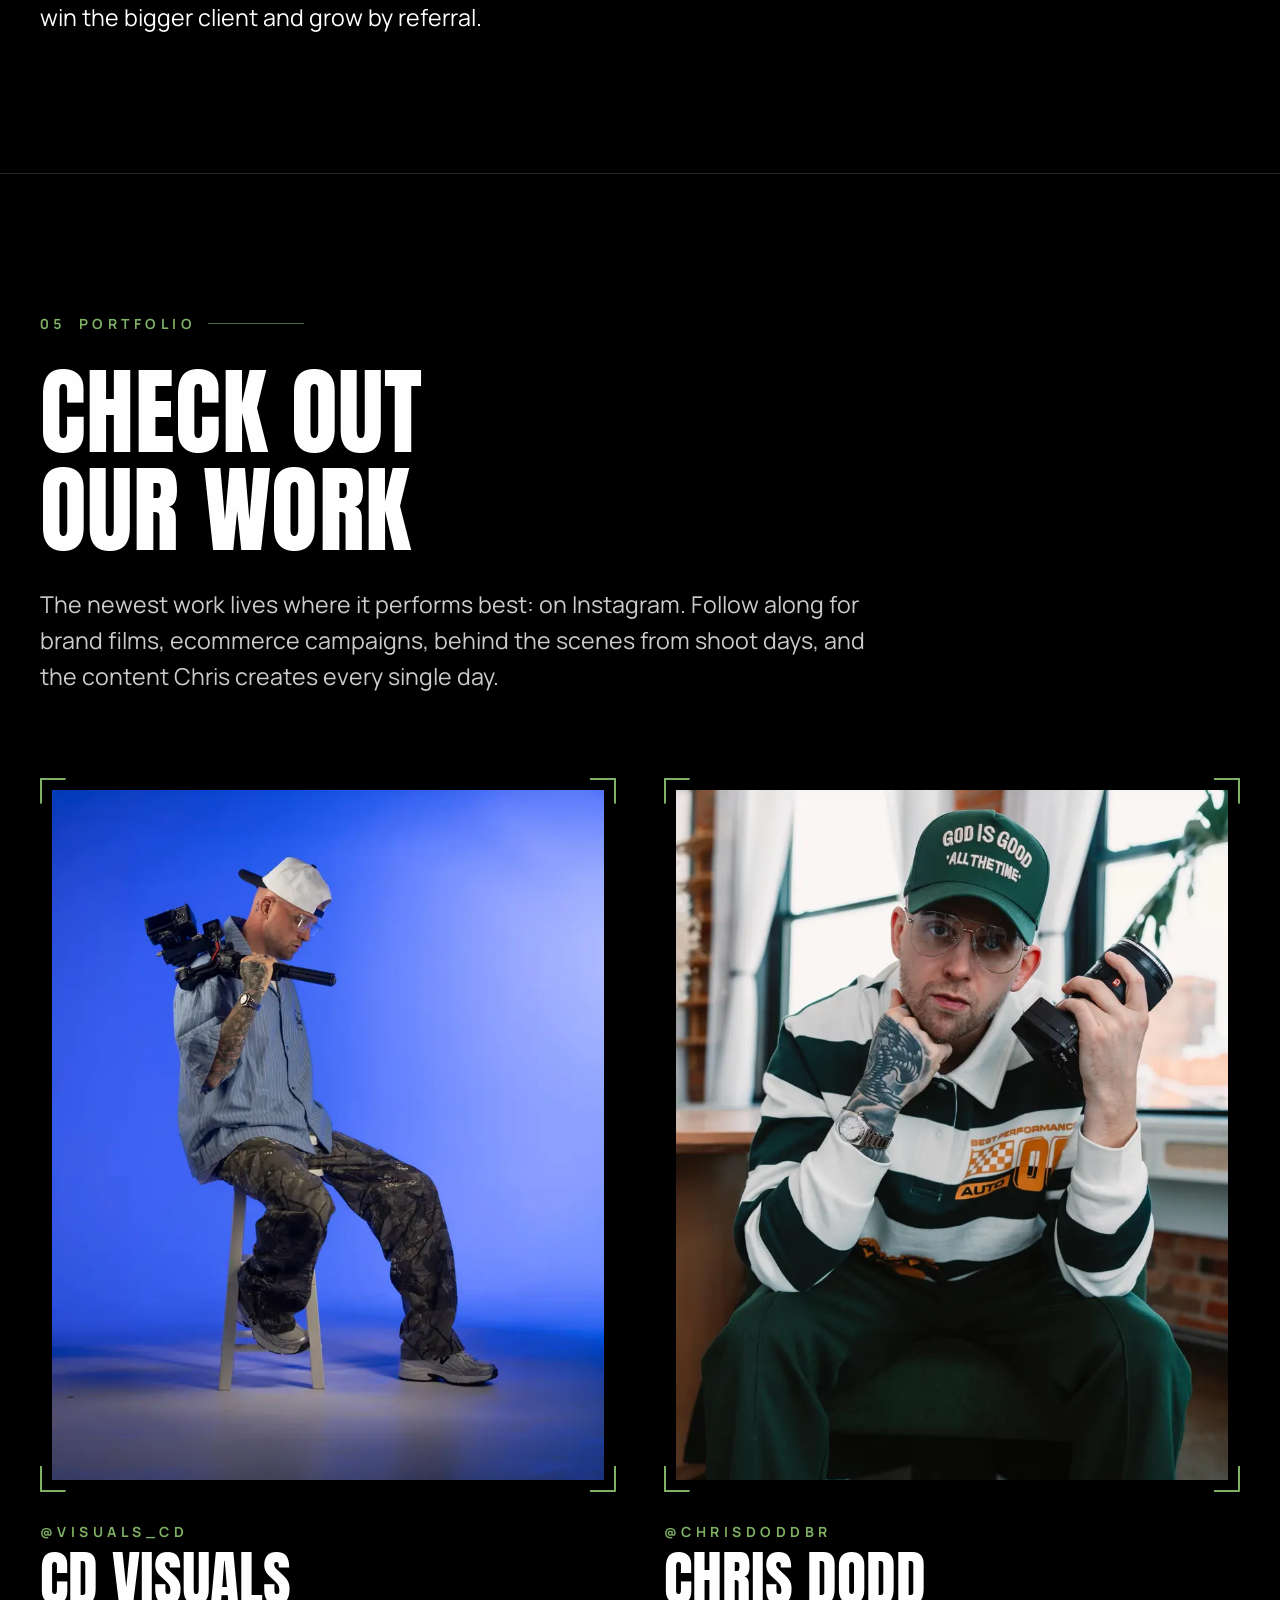
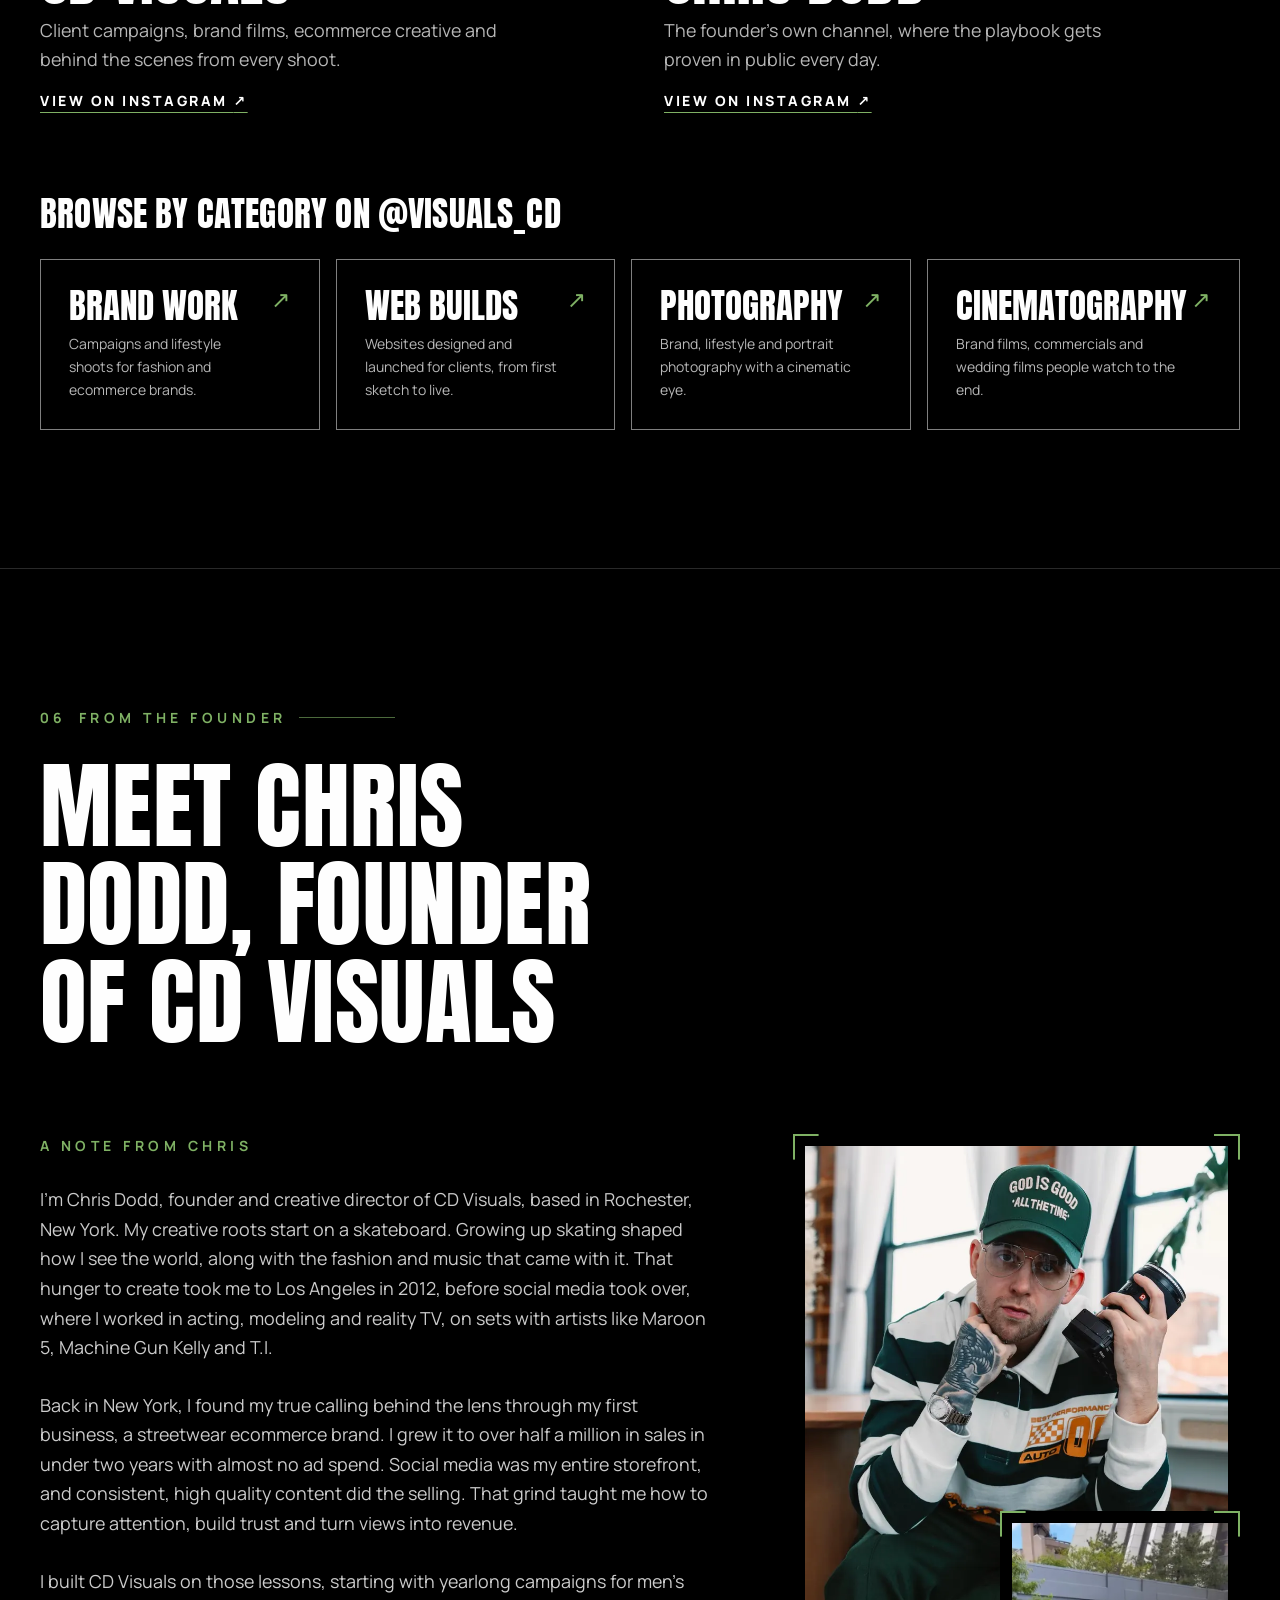
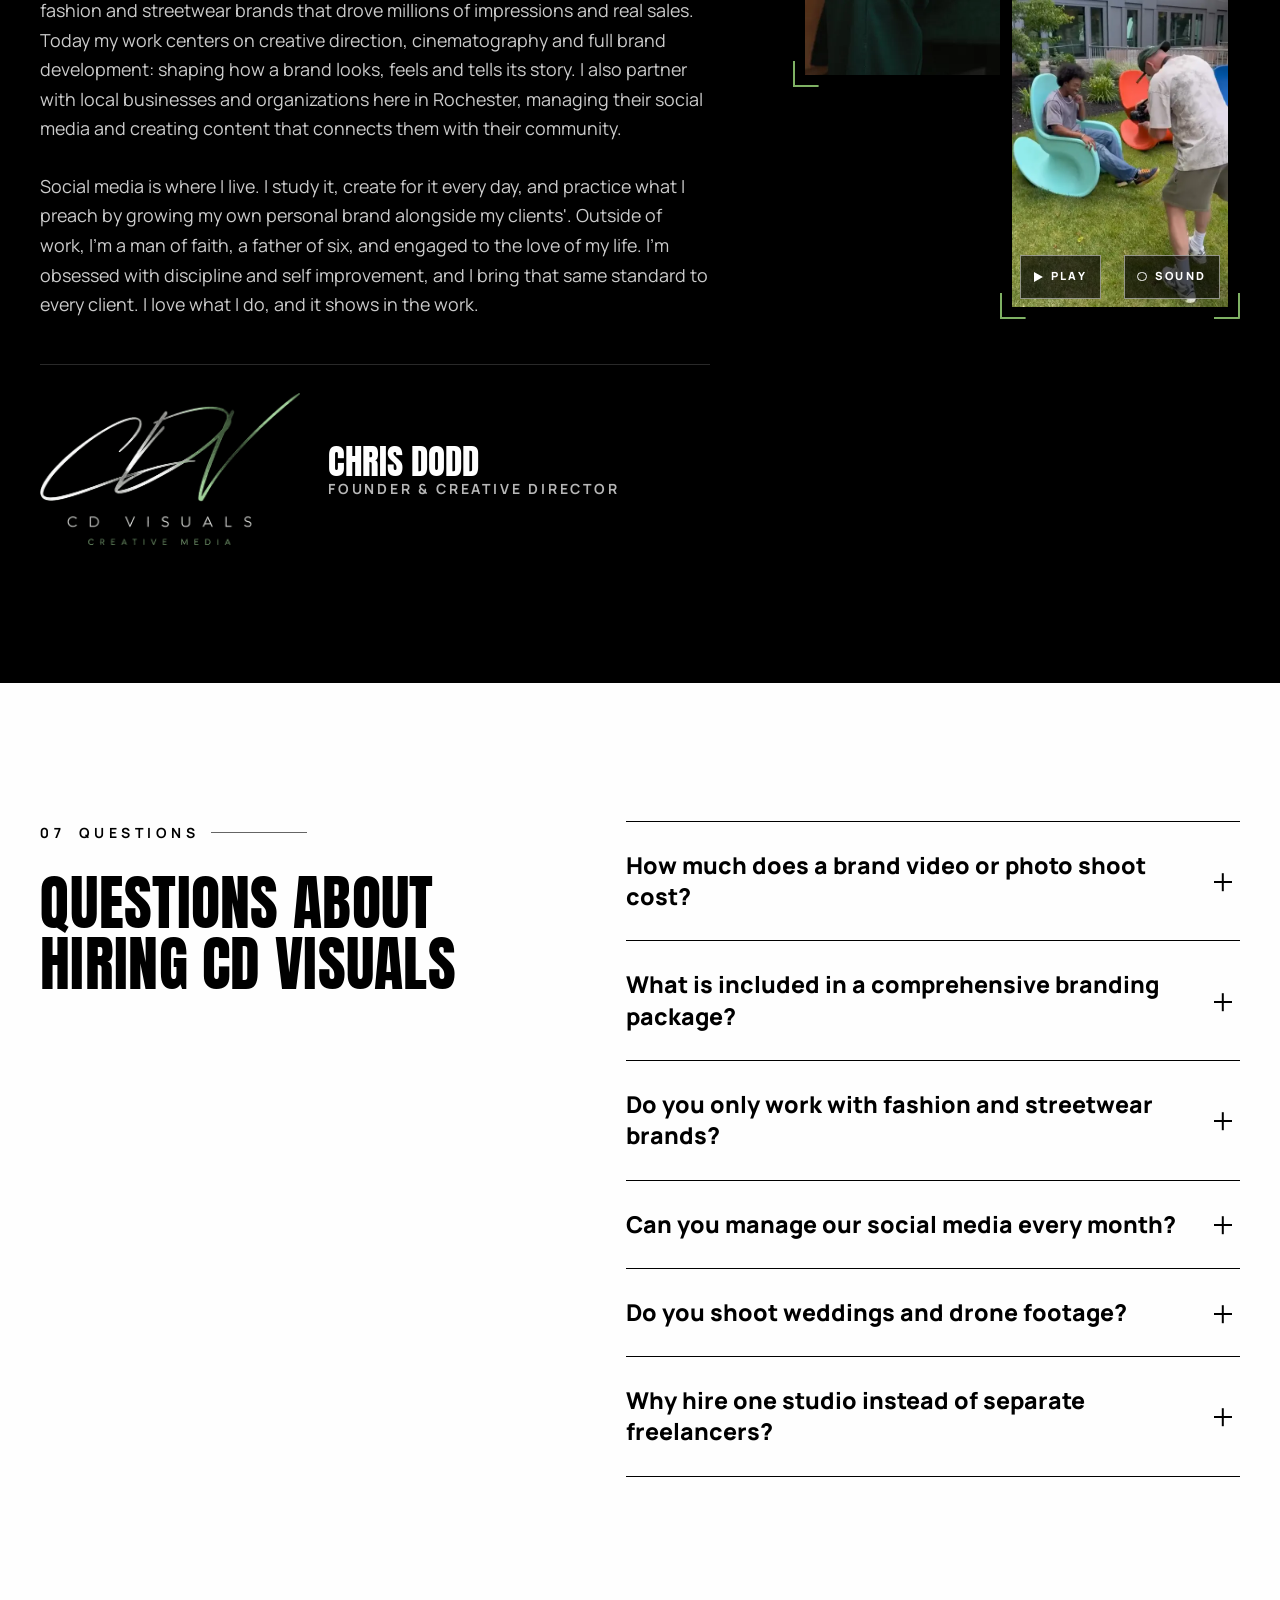
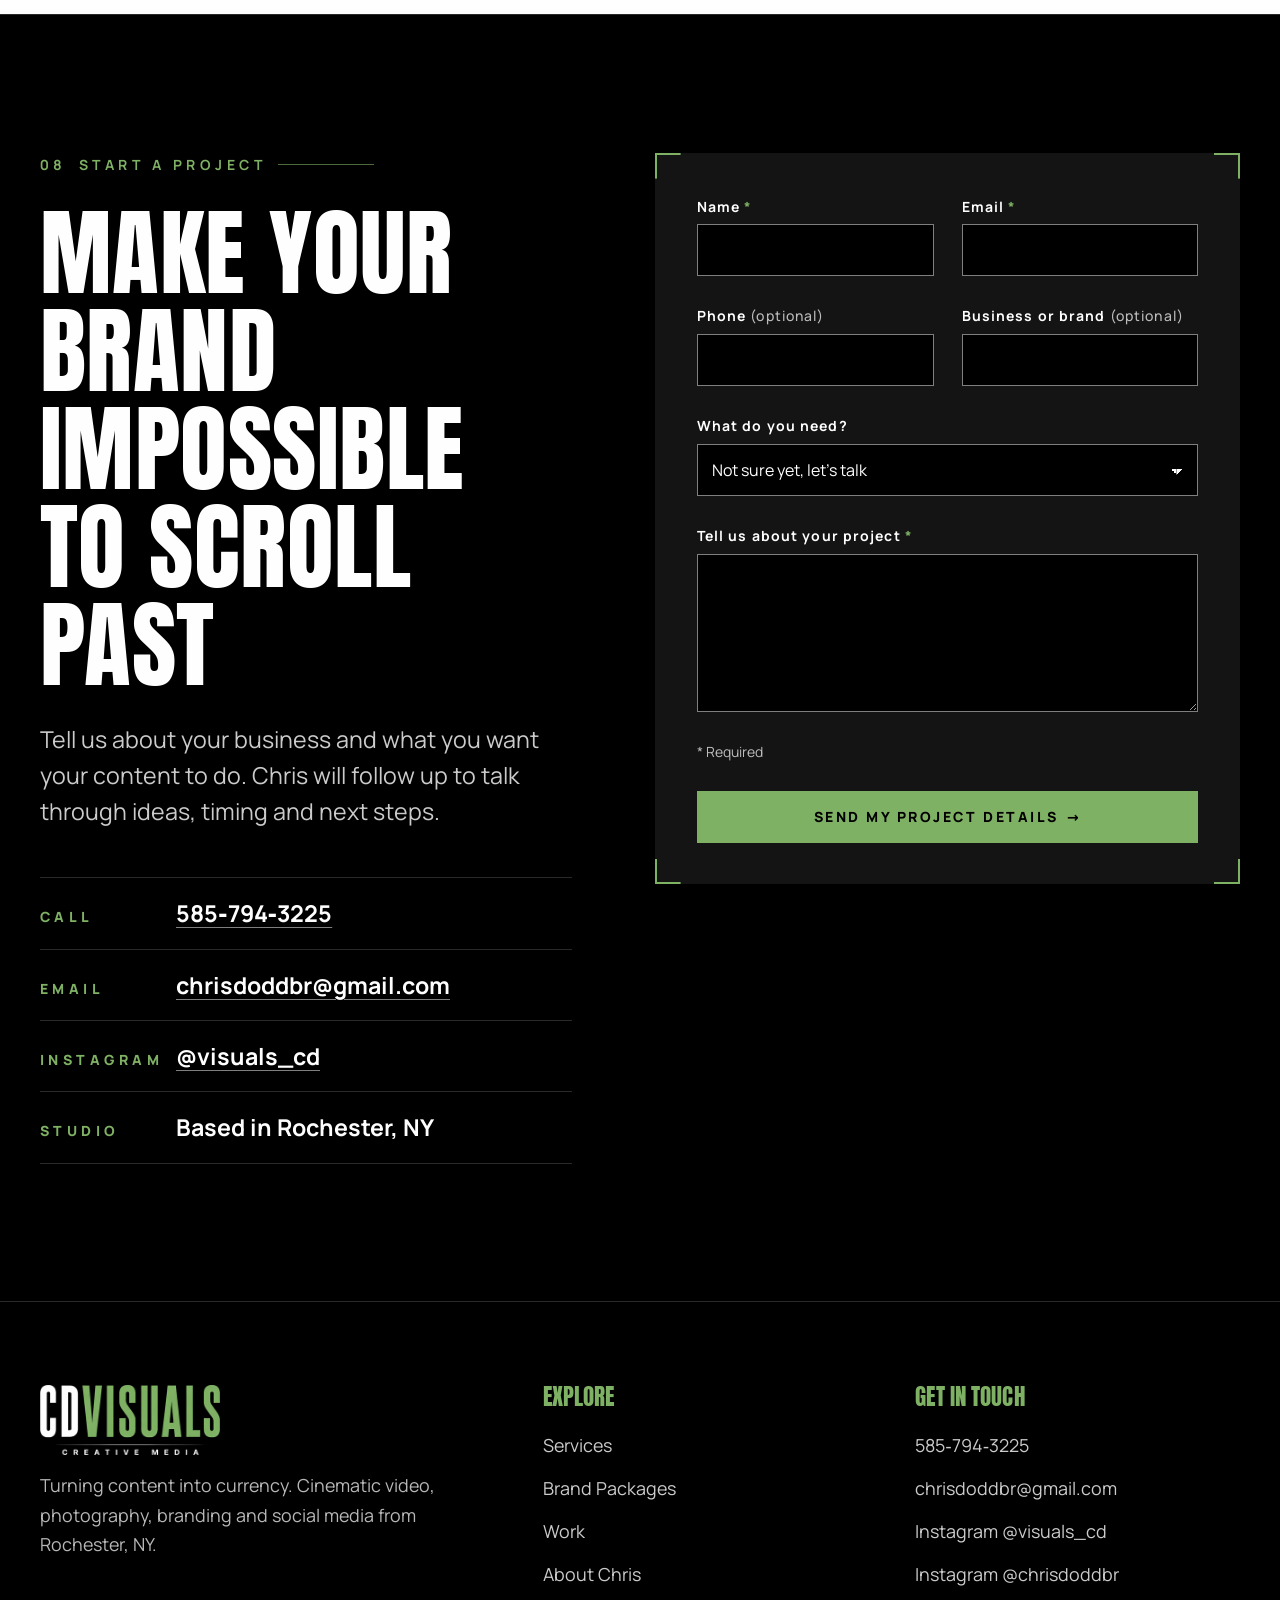
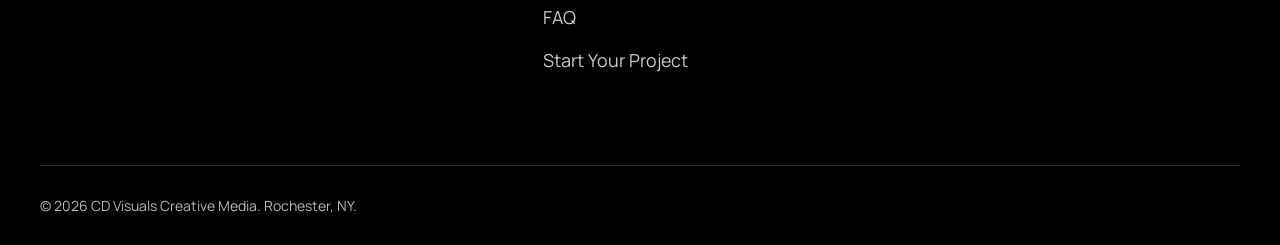
==== commit ed03d015: "Add client headshots to testimonials - Circle face crops for TJ Graham, Bishop Emilio Alvarez and To" ====
--- a/index.html
+++ b/index.html
@@ -339,7 +339,10 @@
                 <blockquote>
                   <p>One consultation with Chris changed how I show up online. He taught me how to create content, position myself, and connect with brands. That session paid for itself many times over.</p>
                 </blockquote>
-                <figcaption>TJ Graham<span>Proper Grahamer</span></figcaption>
+                <figcaption>
+                  <img class="quote__avatar" src="/images/testimonial-tj-graham.webp" width="160" height="160" loading="lazy" decoding="async" alt="" />
+                  <span class="quote__who">TJ Graham<span>Proper Grahamer</span></span>
+                </figcaption>
               </figure>
             </li>
             <li class="quote" data-reveal>
@@ -347,7 +350,10 @@
                 <blockquote>
                   <p>Chris was one of the best creative partners we've worked with. As the face of our ads, casting talent, and delivering a steady stream of creative, he drove real results for us in impressions, clicks, and sales.</p>
                 </blockquote>
-                <figcaption>Ashley Marckel<span>Shop GLD</span></figcaption>
+                <figcaption>
+                  <span class="quote__avatar quote__avatar--initials" aria-hidden="true">AM</span>
+                  <span class="quote__who">Ashley Marckel<span>Shop GLD</span></span>
+                </figcaption>
               </figure>
             </li>
             <li class="quote" data-reveal>
@@ -355,7 +361,10 @@
                 <blockquote>
                   <p>Chris has supported our ministry's digital goals for over a year. His creative eye consistently makes us look great, and his work has been a real part of our growth. We've genuinely enjoyed working with him.</p>
                 </blockquote>
-                <figcaption>Bishop Emilio Alvarez<span>The Gathering Place Rochester</span></figcaption>
+                <figcaption>
+                  <img class="quote__avatar" src="/images/testimonial-emilio-alvarez.webp" width="160" height="160" loading="lazy" decoding="async" alt="" />
+                  <span class="quote__who">Bishop Emilio Alvarez<span>The Gathering Place Rochester</span></span>
+                </figcaption>
               </figure>
             </li>
             <li class="quote" data-reveal>
@@ -363,7 +372,10 @@
                 <blockquote>
                   <p>Chris has strengthened our social media and digital presence with consistent, engaging content. He's helped our institution connect with our community in a more modern way and supported our goals at every step.</p>
                 </blockquote>
-                <figcaption>Tom DeRoller<span>CRCDS</span></figcaption>
+                <figcaption>
+                  <img class="quote__avatar" src="/images/testimonial-tom-deroller.webp" width="160" height="160" loading="lazy" decoding="async" alt="" />
+                  <span class="quote__who">Tom DeRoller<span>CRCDS</span></span>
+                </figcaption>
               </figure>
             </li>
           </ul>
--- a/css/sections.css
+++ b/css/sections.css
@@ -812,13 +812,38 @@
 }
 
 .quote figcaption {
-  display: grid;
+  display: flex;
+  align-items: center;
+  gap: var(--space-s);
   margin-top: var(--space-m);
+}
+
+/* Client headshots: small circle crops, with initials when no photo was supplied */
+.quote__avatar {
+  flex: none;
+  width: 3.5rem;
+  height: 3.5rem;
+  border-radius: 50%;
+  border: 2px solid var(--green);
+  object-fit: cover;
+}
+
+.quote__avatar--initials {
+  display: grid;
+  place-items: center;
+  font-family: var(--font-display);
+  font-size: var(--step-1);
+  letter-spacing: 0.04em;
+  color: var(--green);
+}
+
+.quote__who {
+  display: grid;
   font-weight: 800;
   color: var(--green);
 }
 
-.quote figcaption span {
+.quote__who span {
   font-weight: 600;
   color: var(--white-72);
 }
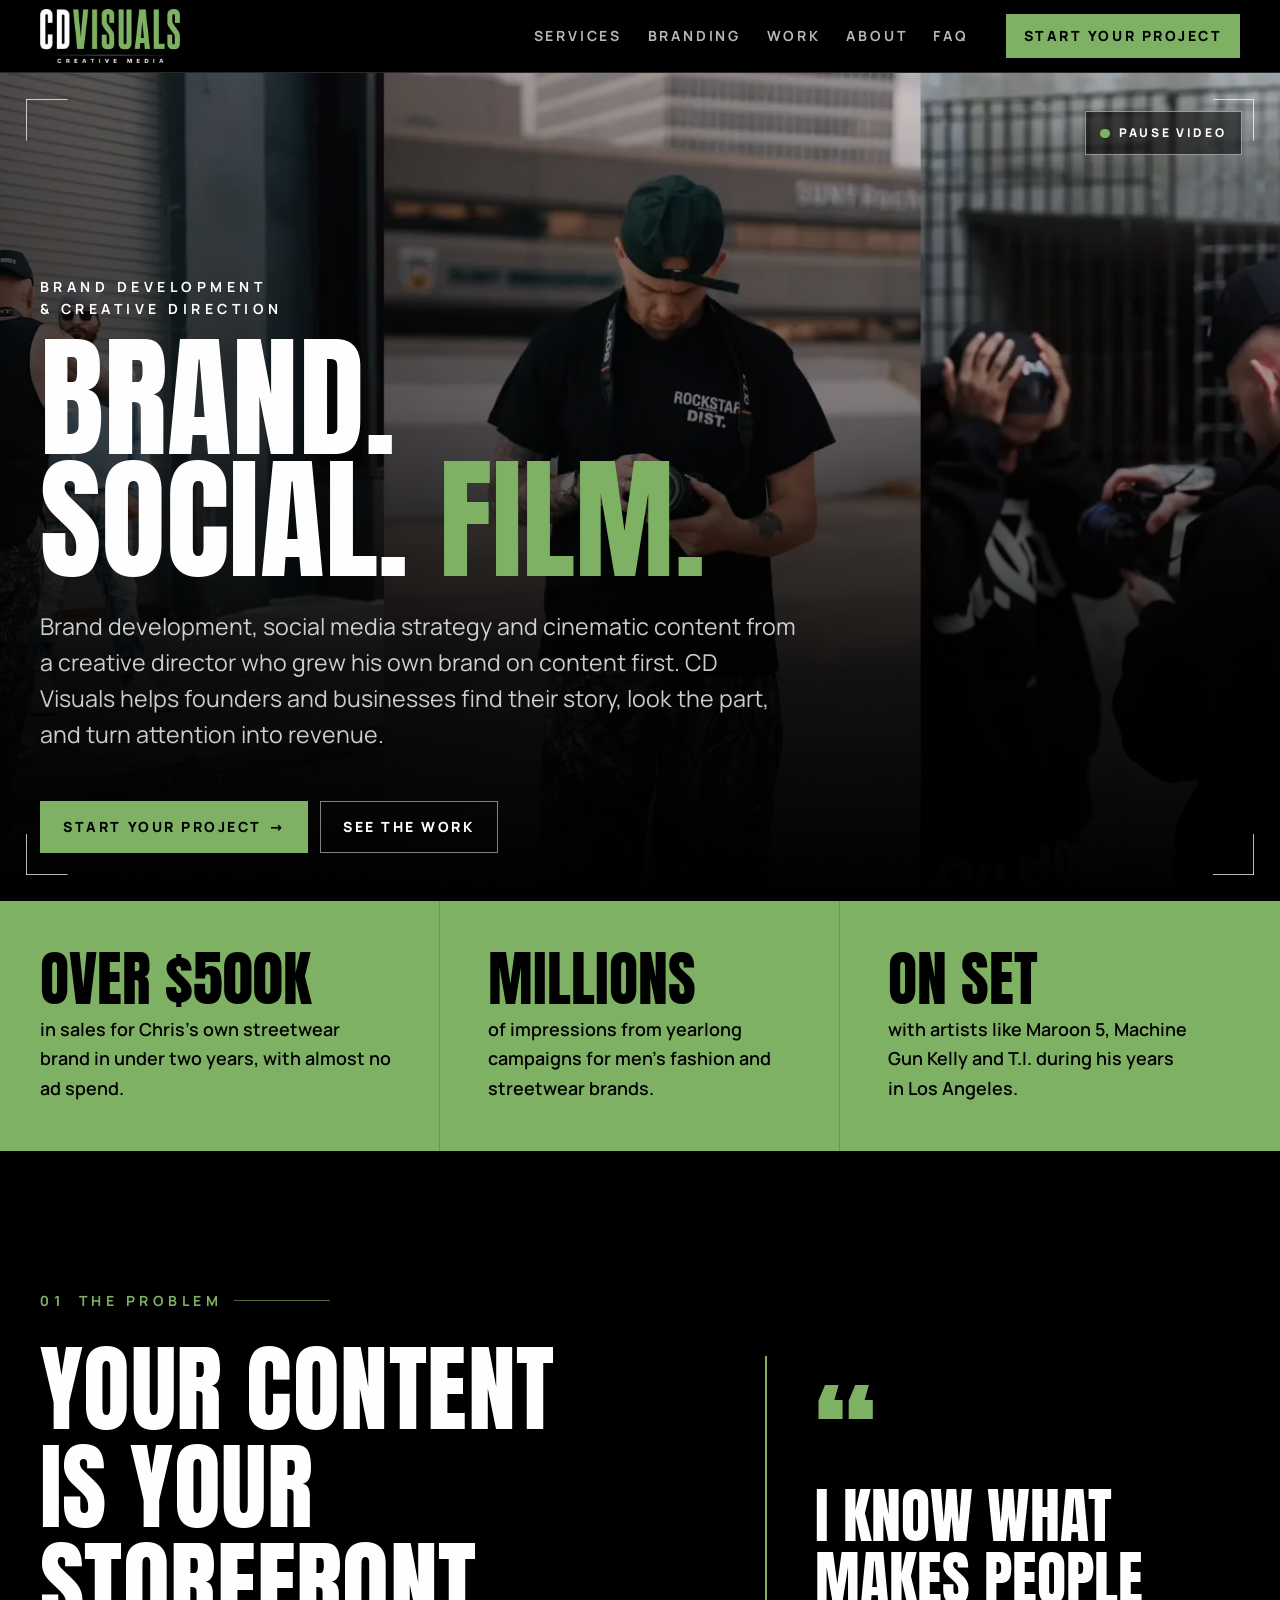
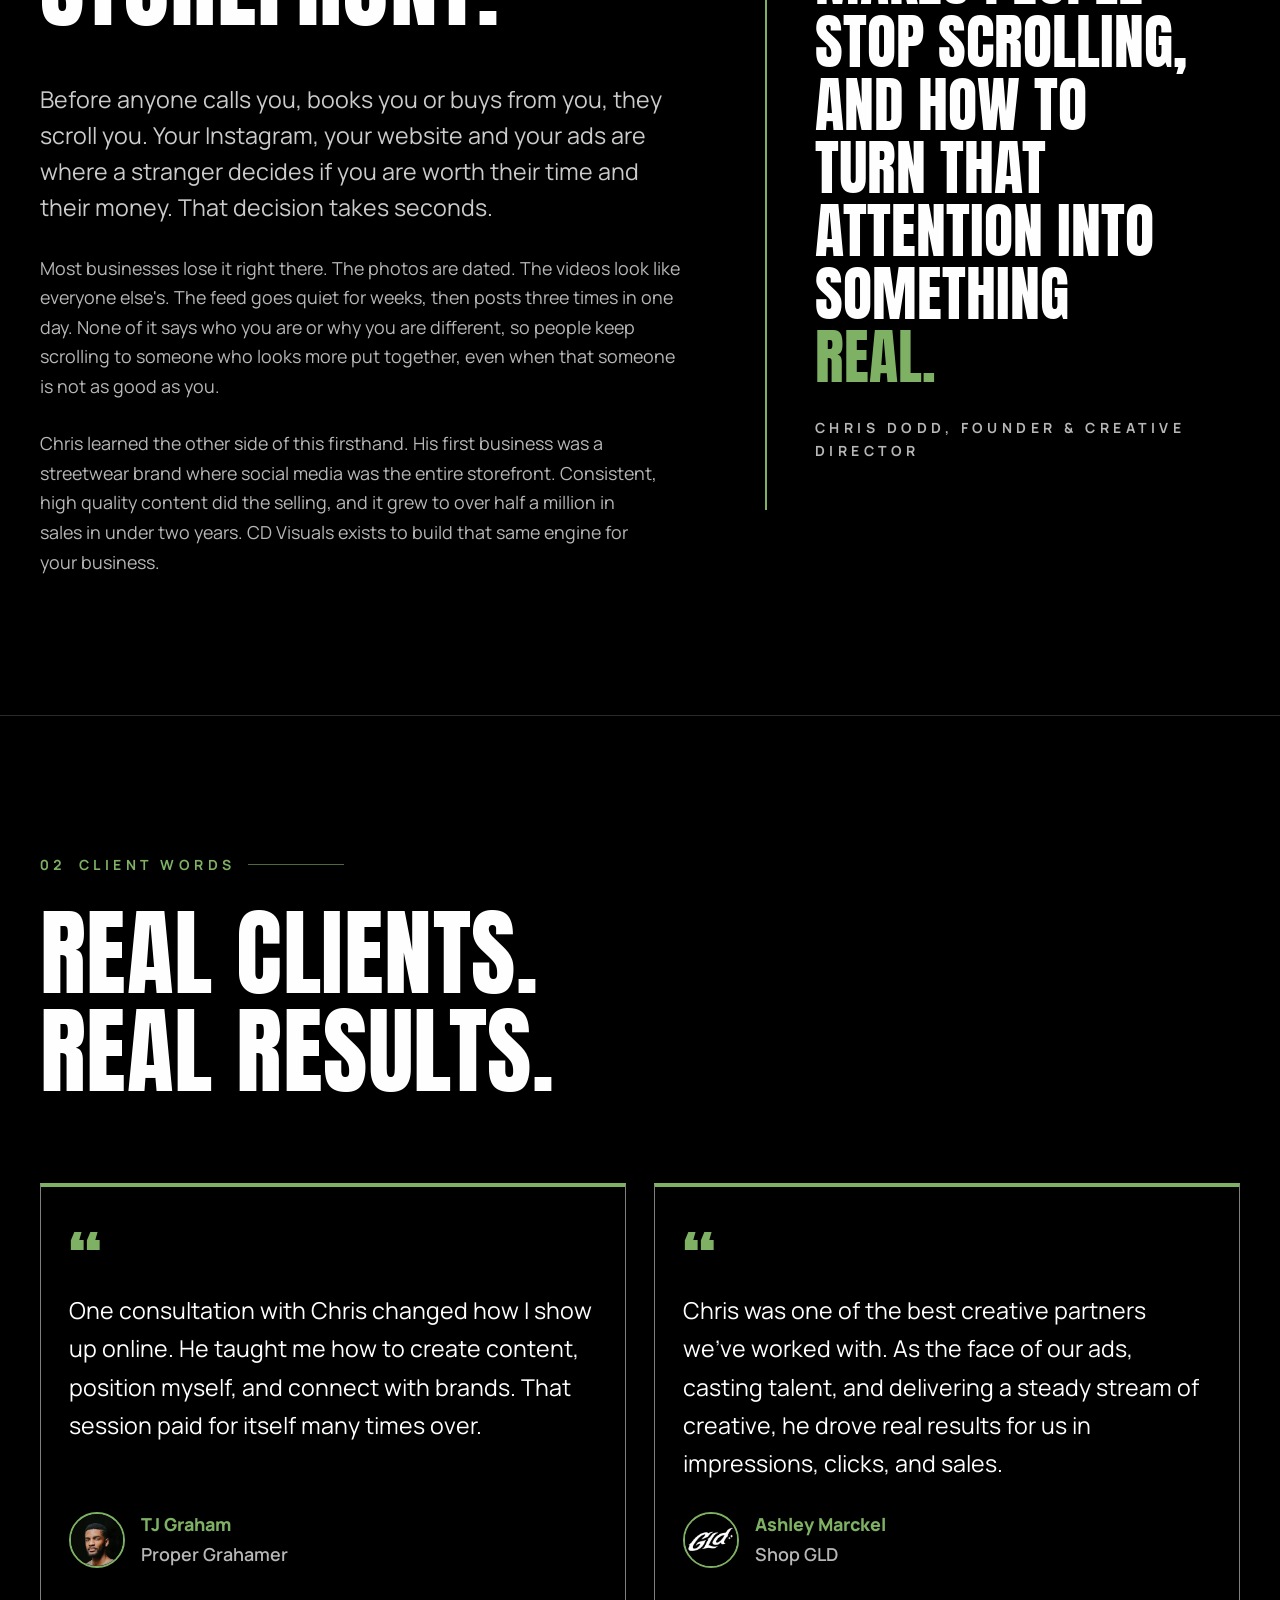
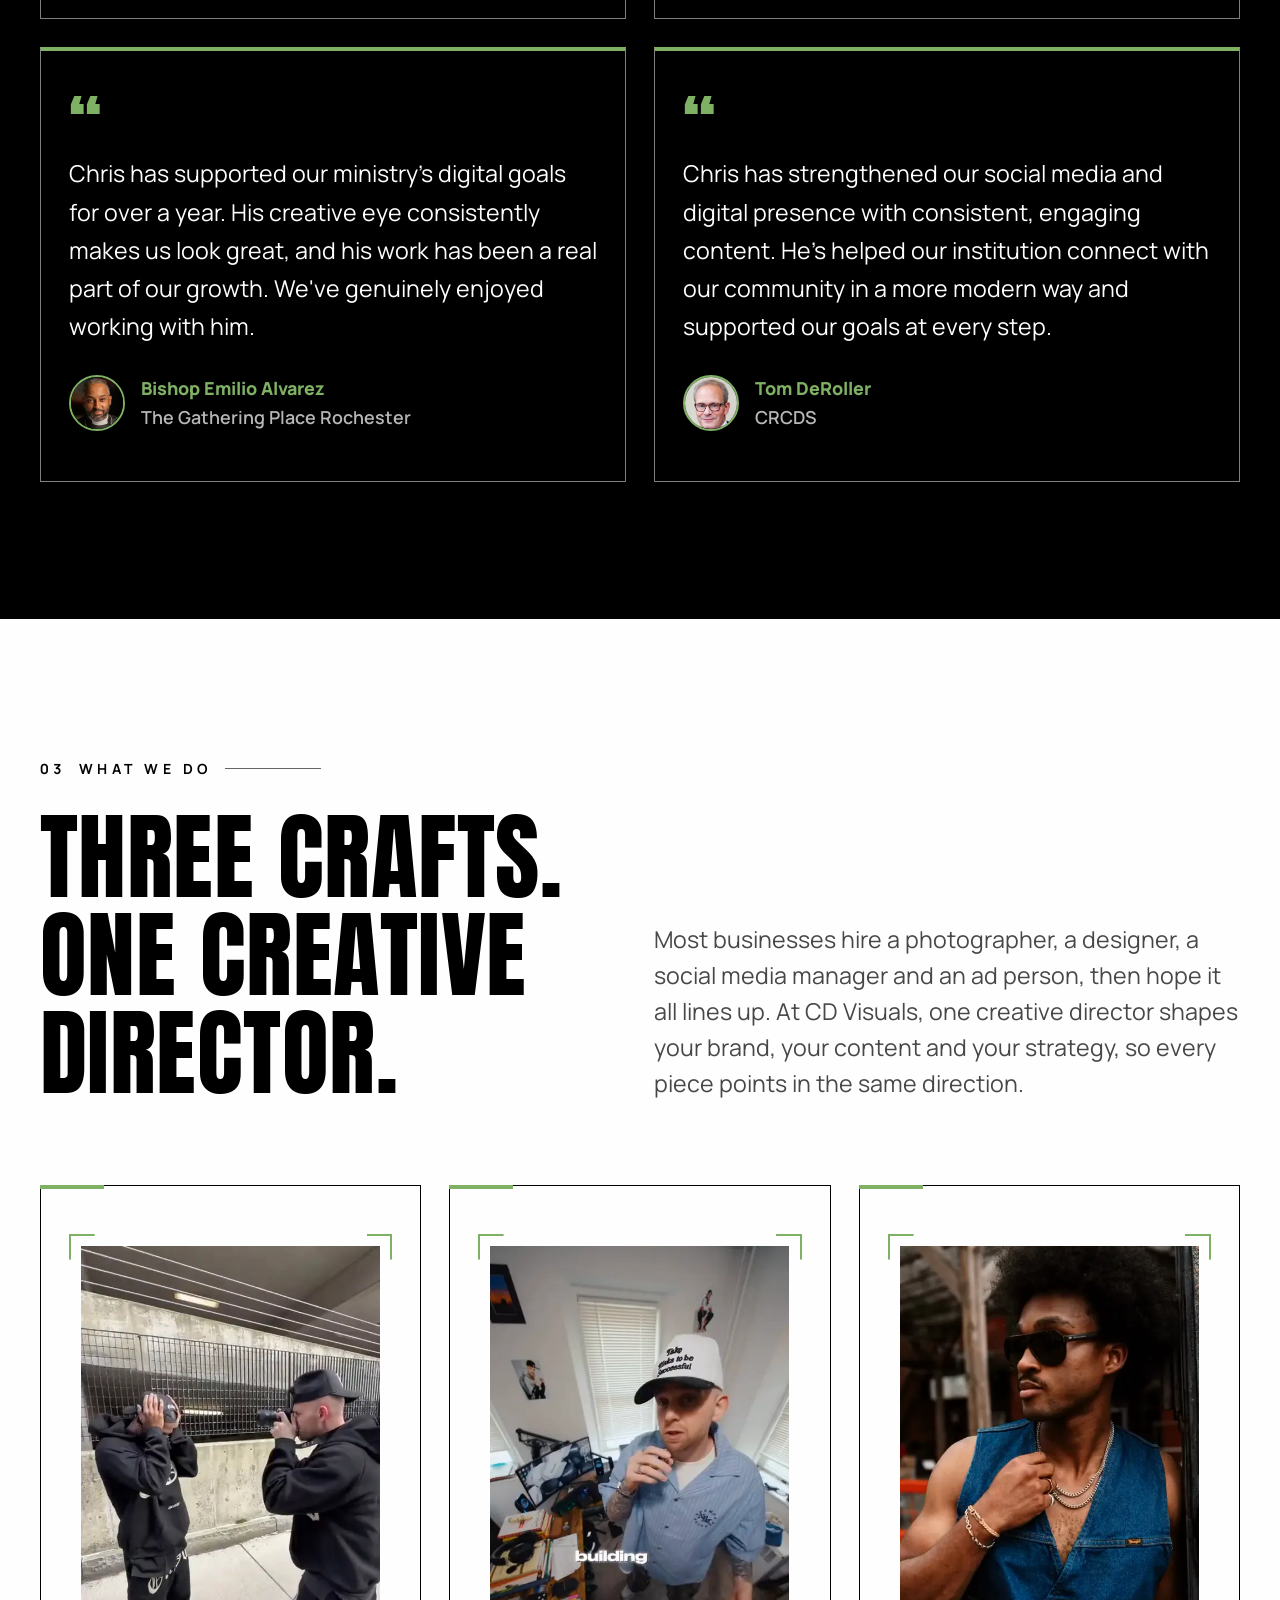
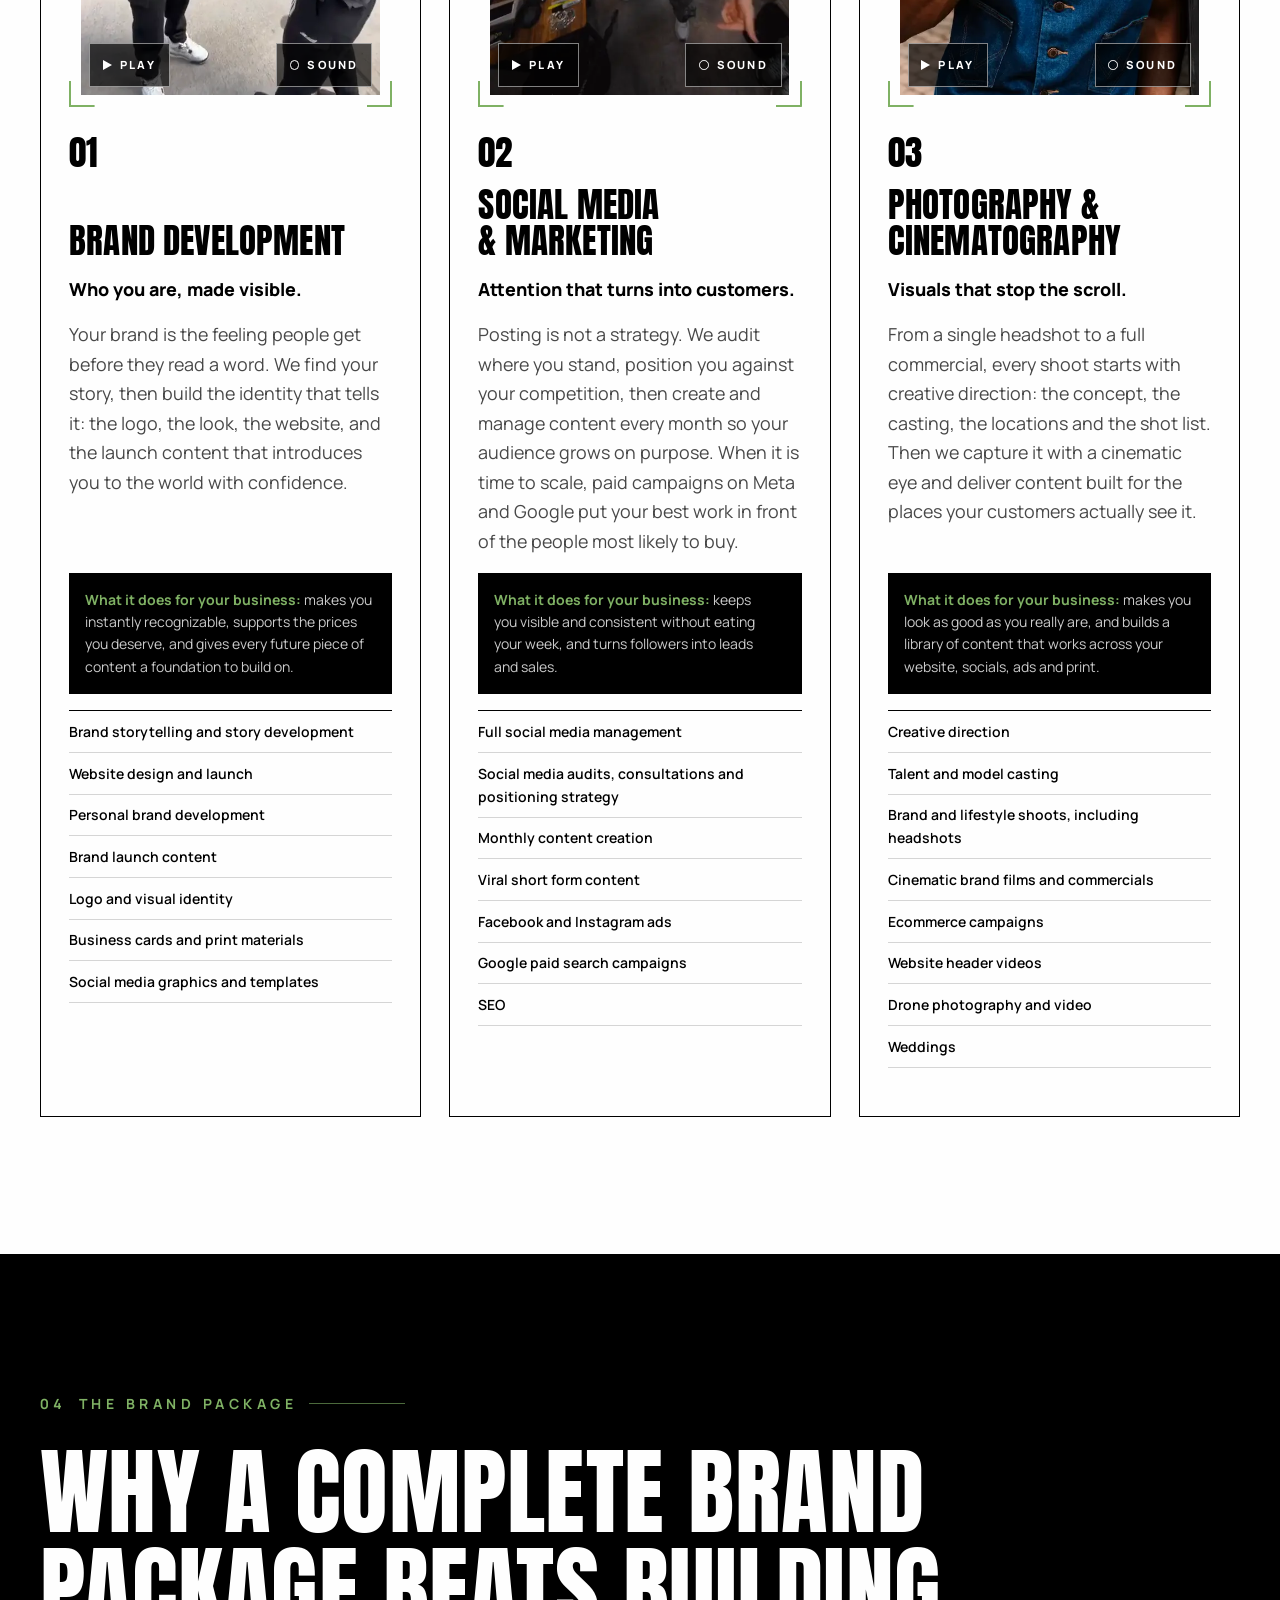
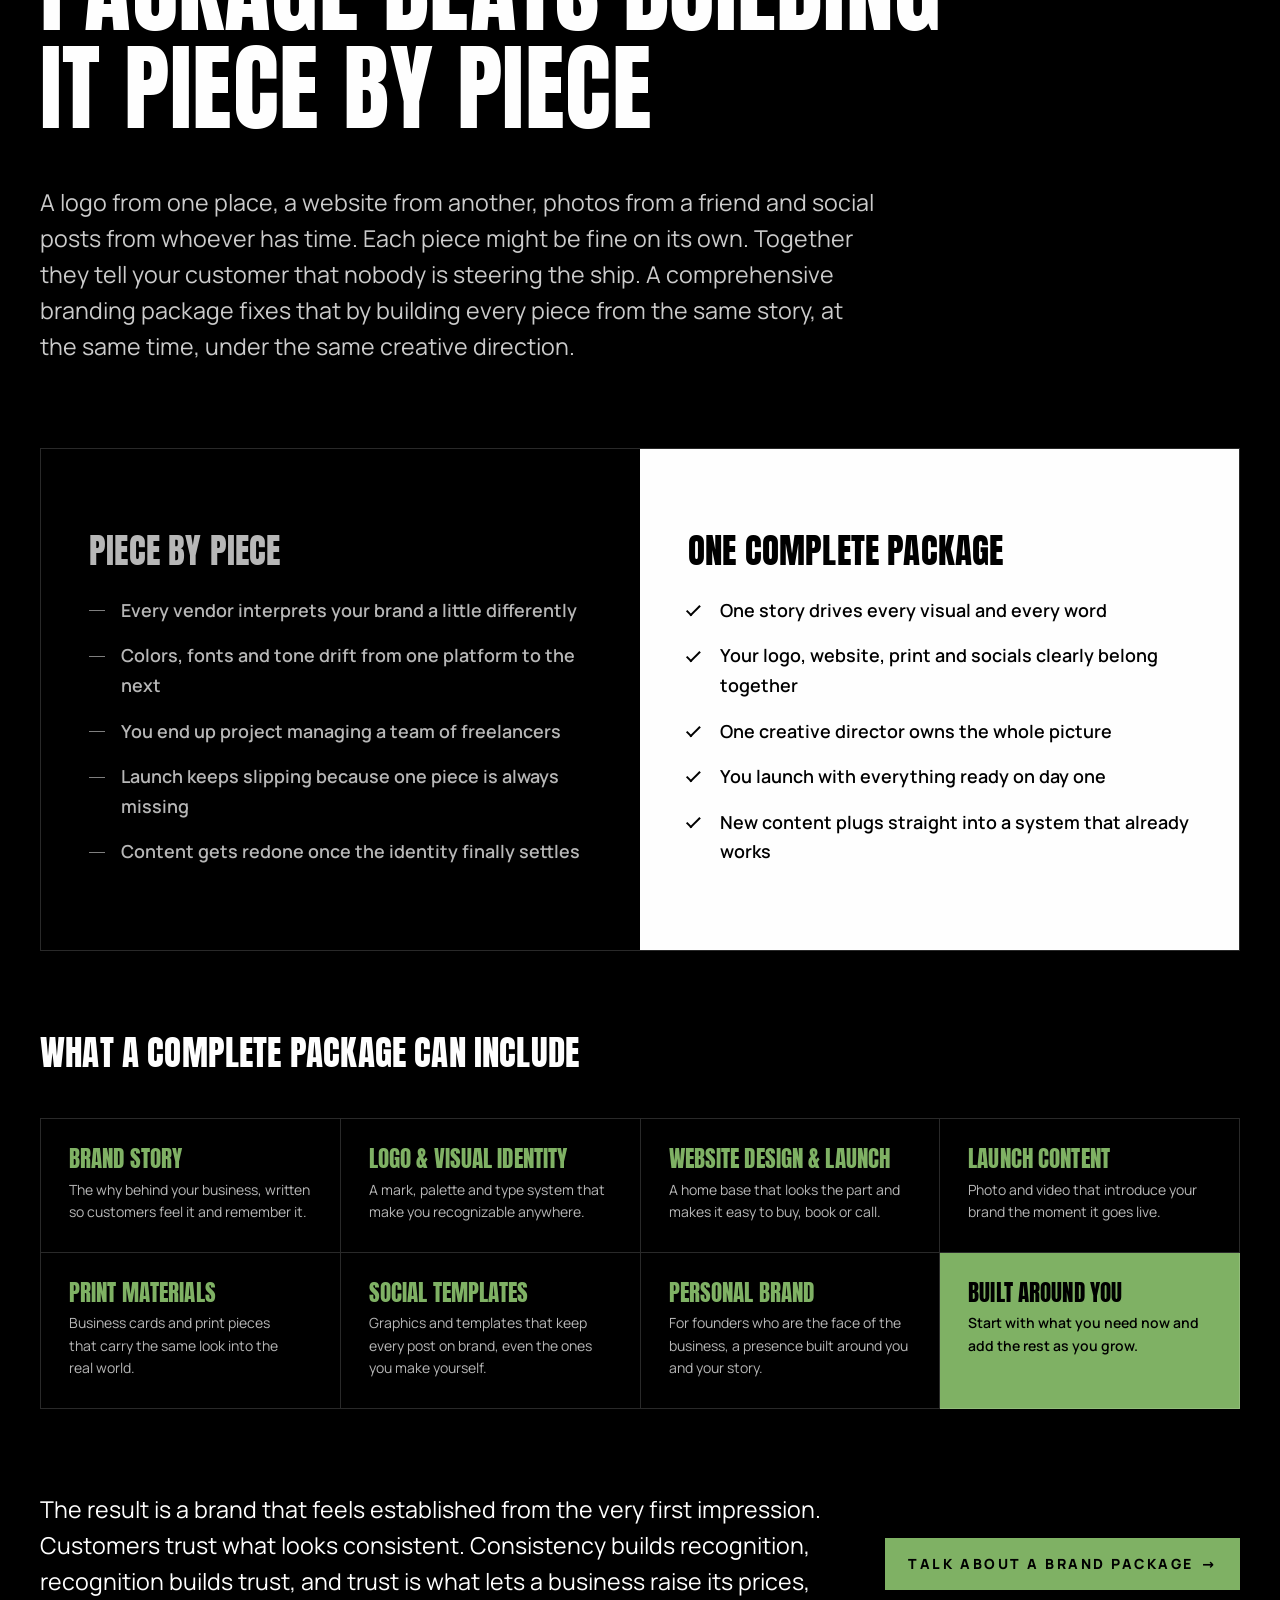
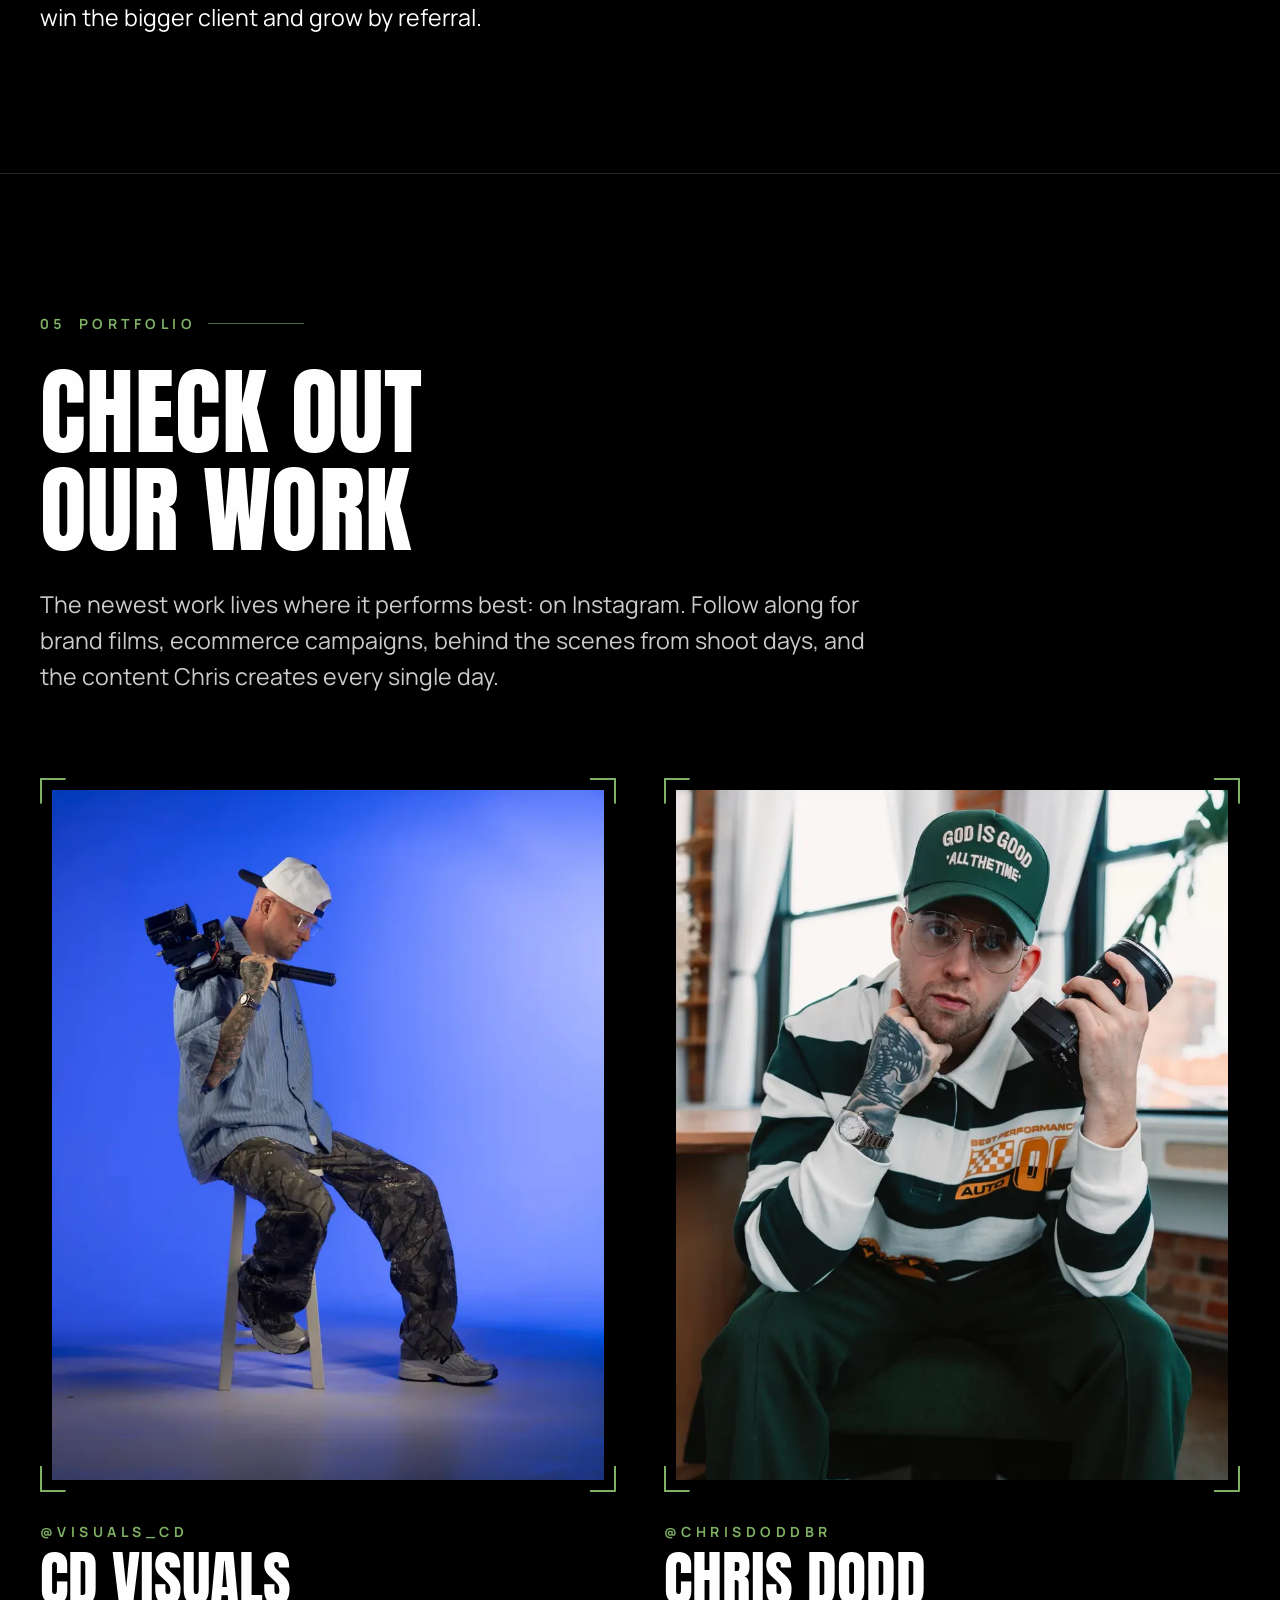
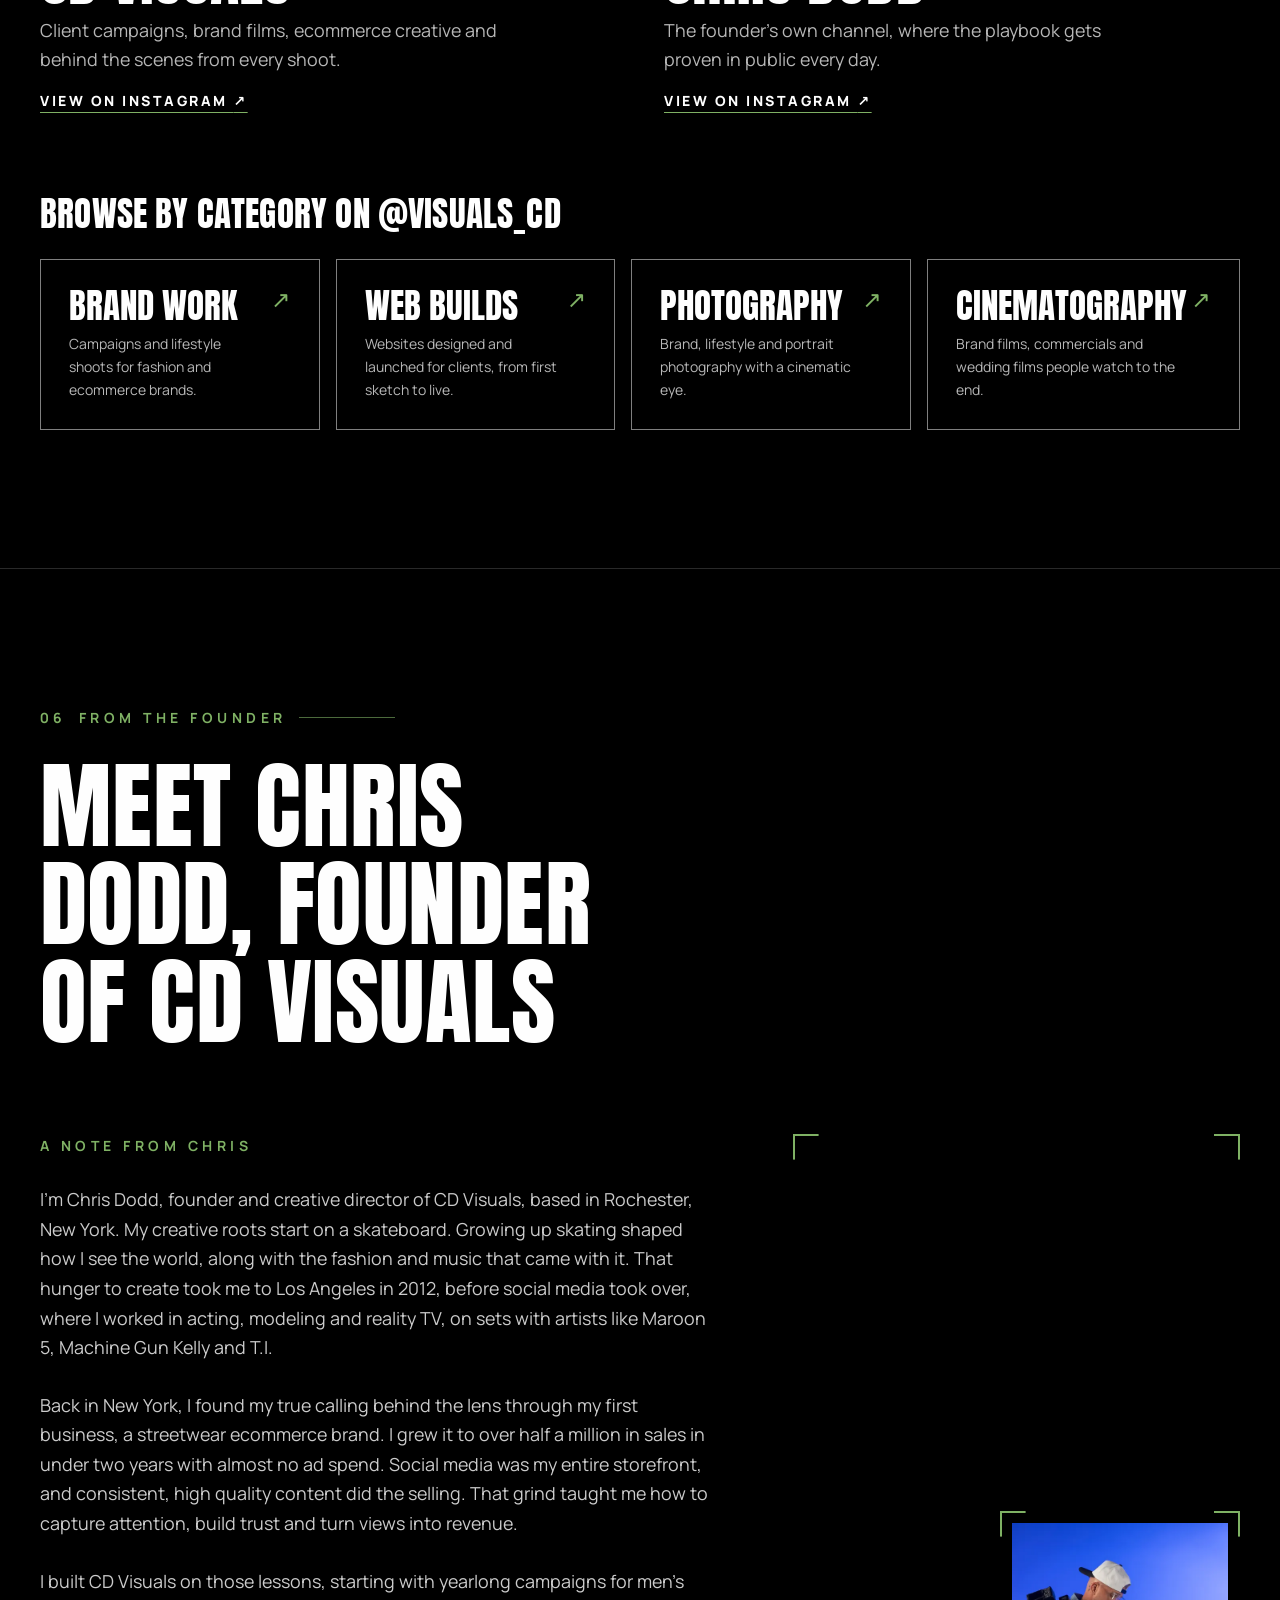
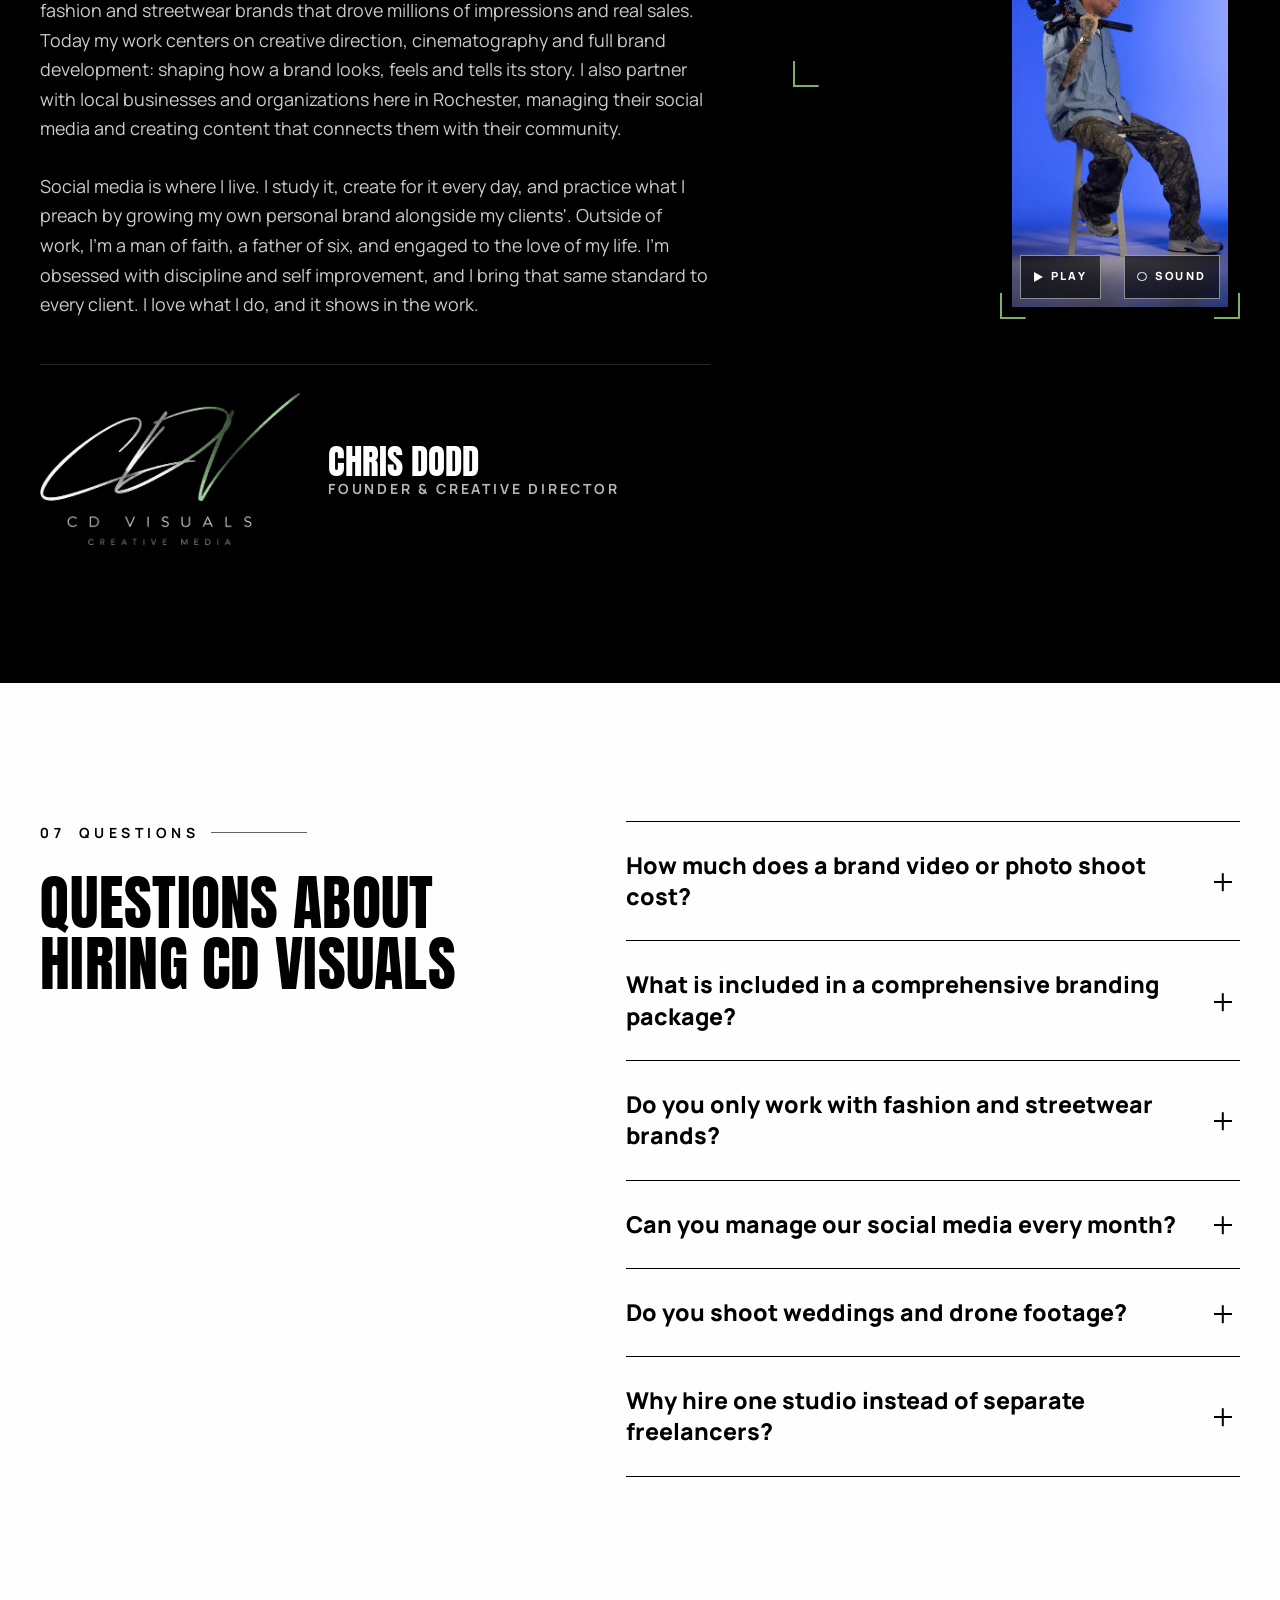
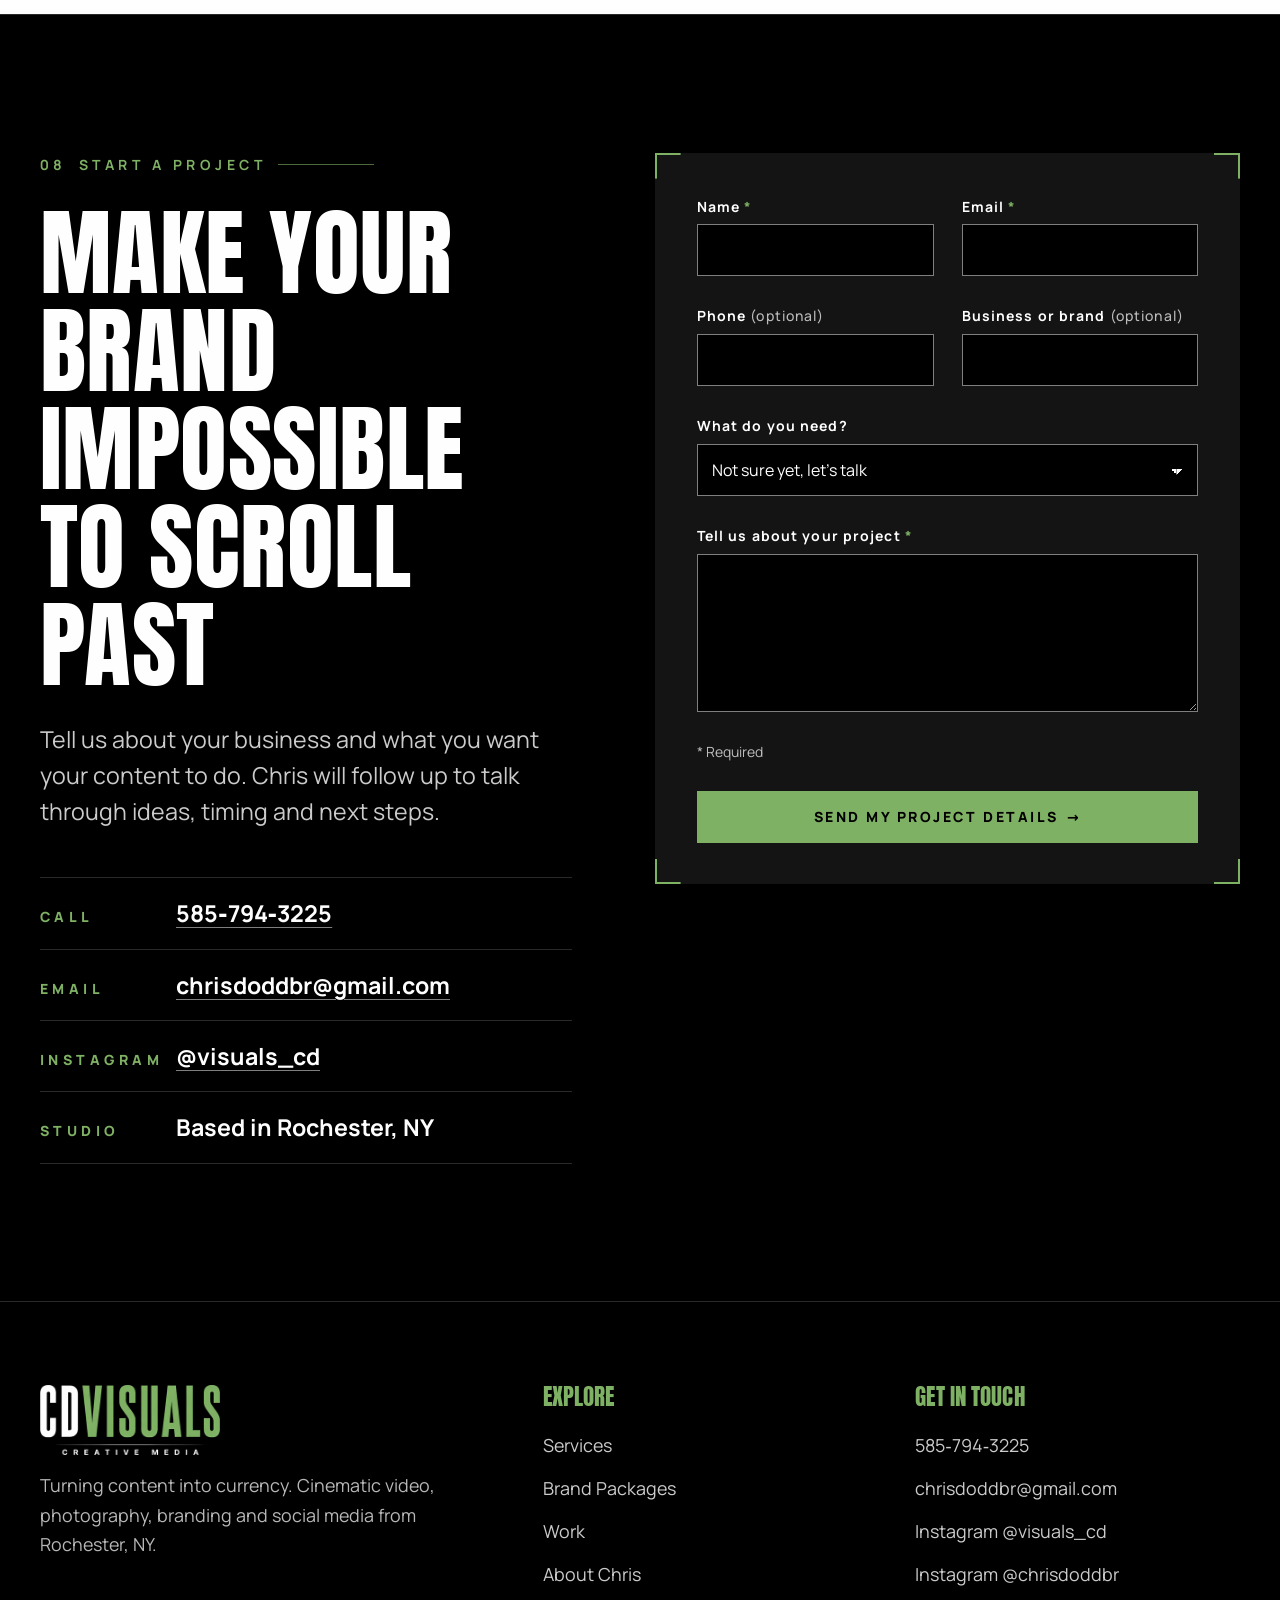
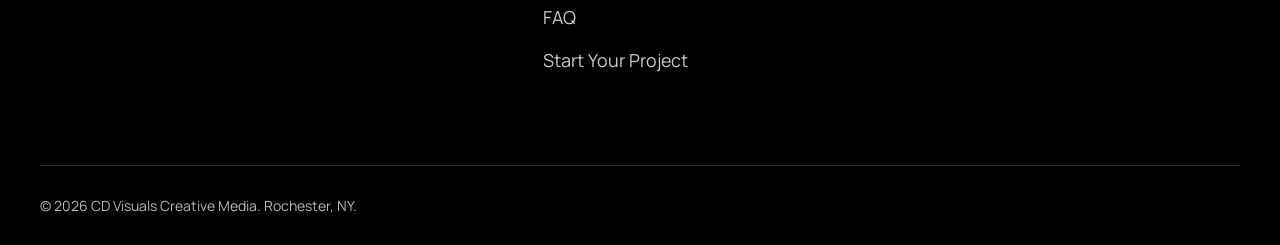
==== commit 45035bf1: "Revision 4: Shop GLD avatar, founder intro video, new photo/film reel, launch prep - Ashley Marckel " ====
--- a/index.html
+++ b/index.html
@@ -351,7 +351,7 @@
                   <p>Chris was one of the best creative partners we've worked with. As the face of our ads, casting talent, and delivering a steady stream of creative, he drove real results for us in impressions, clicks, and sales.</p>
                 </blockquote>
                 <figcaption>
-                  <span class="quote__avatar quote__avatar--initials" aria-hidden="true">AM</span>
+                  <img class="quote__avatar" src="/images/testimonial-ashley-marckel.webp" width="160" height="160" loading="lazy" decoding="async" alt="" />
                   <span class="quote__who">Ashley Marckel<span>Shop GLD</span></span>
                 </figcaption>
               </figure>
@@ -513,7 +513,7 @@
                     <span class="reel__label">Sound</span>
                   </button>
                 </div>
-                <figcaption class="visually-hidden">Video: behind the scenes of a CD Visuals wedding shoot.</figcaption>
+                <figcaption class="visually-hidden">Video: behind the scenes of a denim lifestyle shoot directed by Chris Dodd.</figcaption>
               </figure>
               <span class="service-card__num" aria-hidden="true">03</span>
               <h3 class="service-card__title">Photography &amp; Cinematography</h3>
@@ -748,8 +748,8 @@
                 preload="none"
                 width="540"
                 height="960"
-                poster="/images/bts-about-poster.webp"
-                data-src="/video/bts-about.mp4"
+                poster="/images/founder-intro-poster.webp"
+                data-src="/video/founder-intro.mp4"
               ></video>
               <div class="reel__controls" hidden>
                 <button type="button" class="reel__btn reel__play">
@@ -761,7 +761,7 @@
                   <span class="reel__label">Sound</span>
                 </button>
               </div>
-              <figcaption class="visually-hidden">Video: behind the scenes with Chris Dodd directing a photo shoot.</figcaption>
+              <figcaption class="visually-hidden">Video: Chris Dodd filming a young skater, then reviewing the footage with him.</figcaption>
             </figure>
           </div>
           <article class="letter" data-reveal>
--- a/css/sections.css
+++ b/css/sections.css
@@ -828,15 +828,6 @@
   object-fit: cover;
 }
 
-.quote__avatar--initials {
-  display: grid;
-  place-items: center;
-  font-family: var(--font-display);
-  font-size: var(--step-1);
-  letter-spacing: 0.04em;
-  color: var(--green);
-}
-
 .quote__who {
   display: grid;
   font-weight: 800;
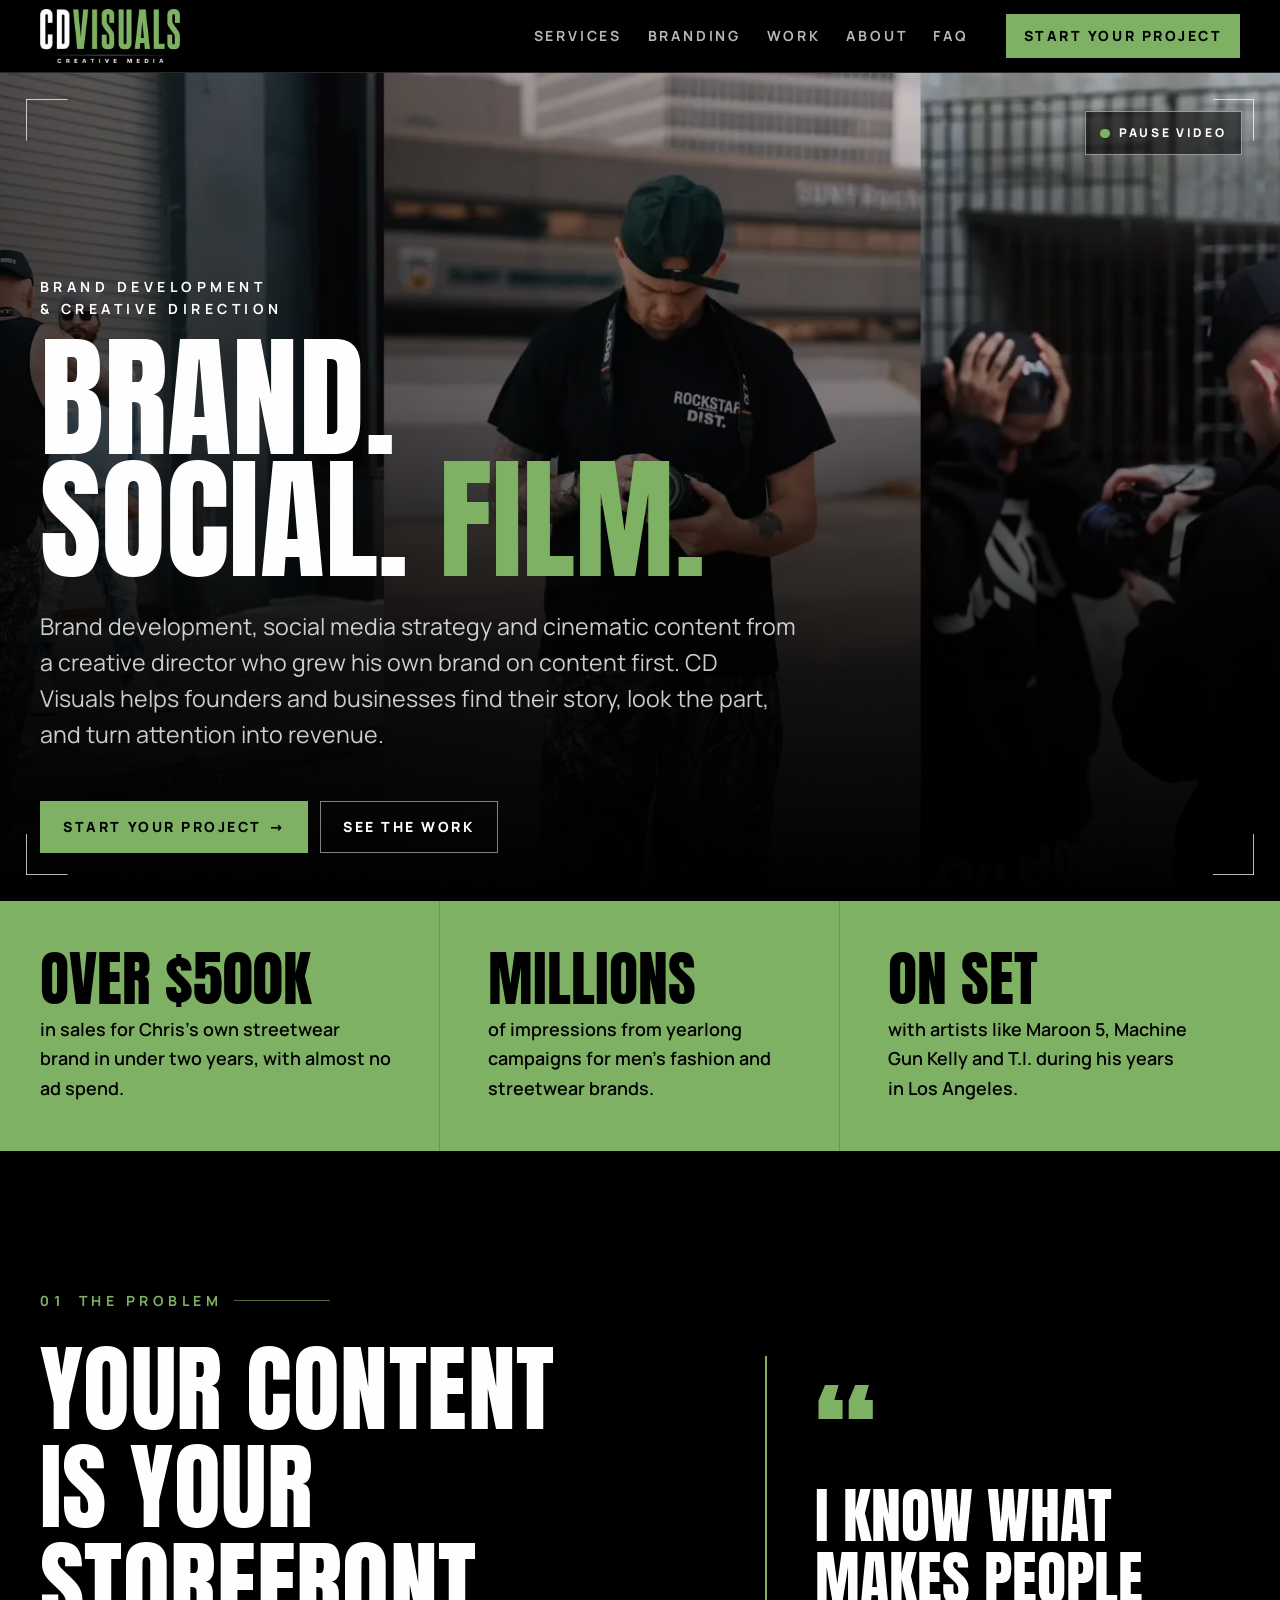
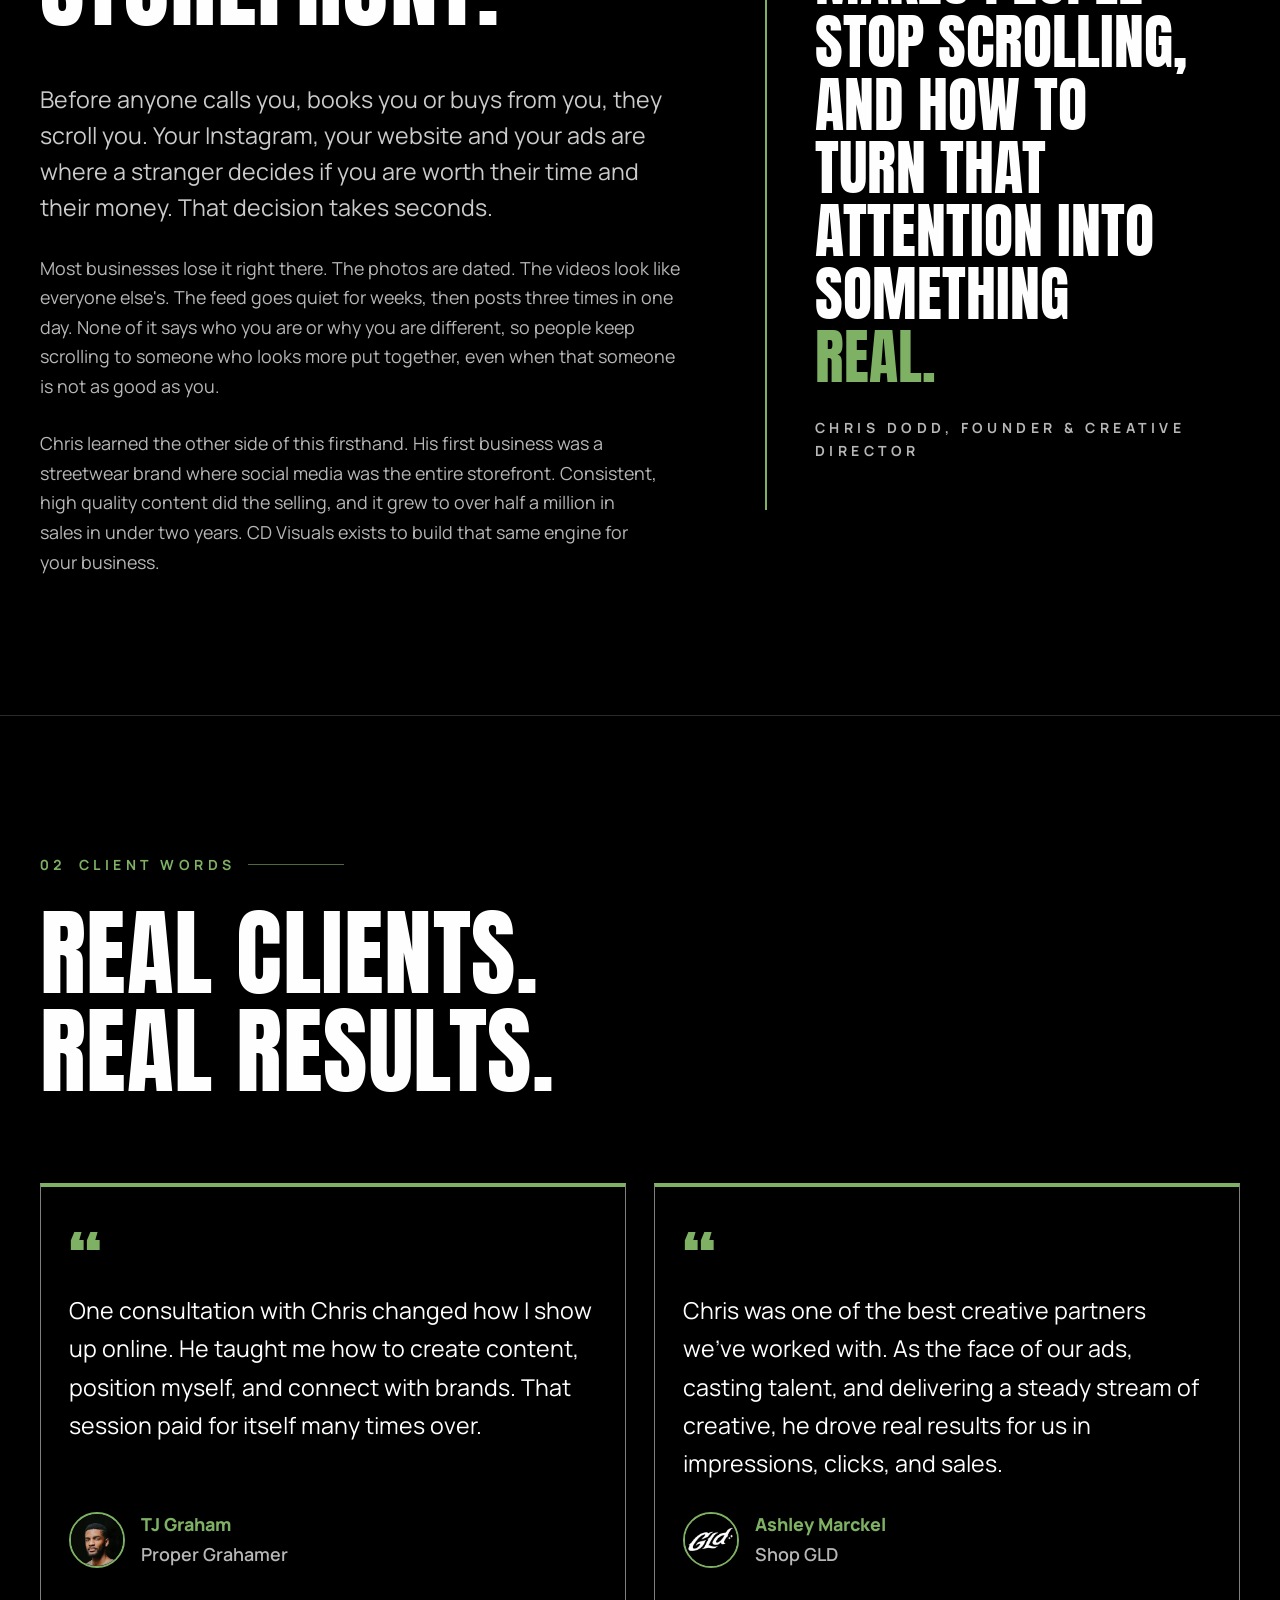
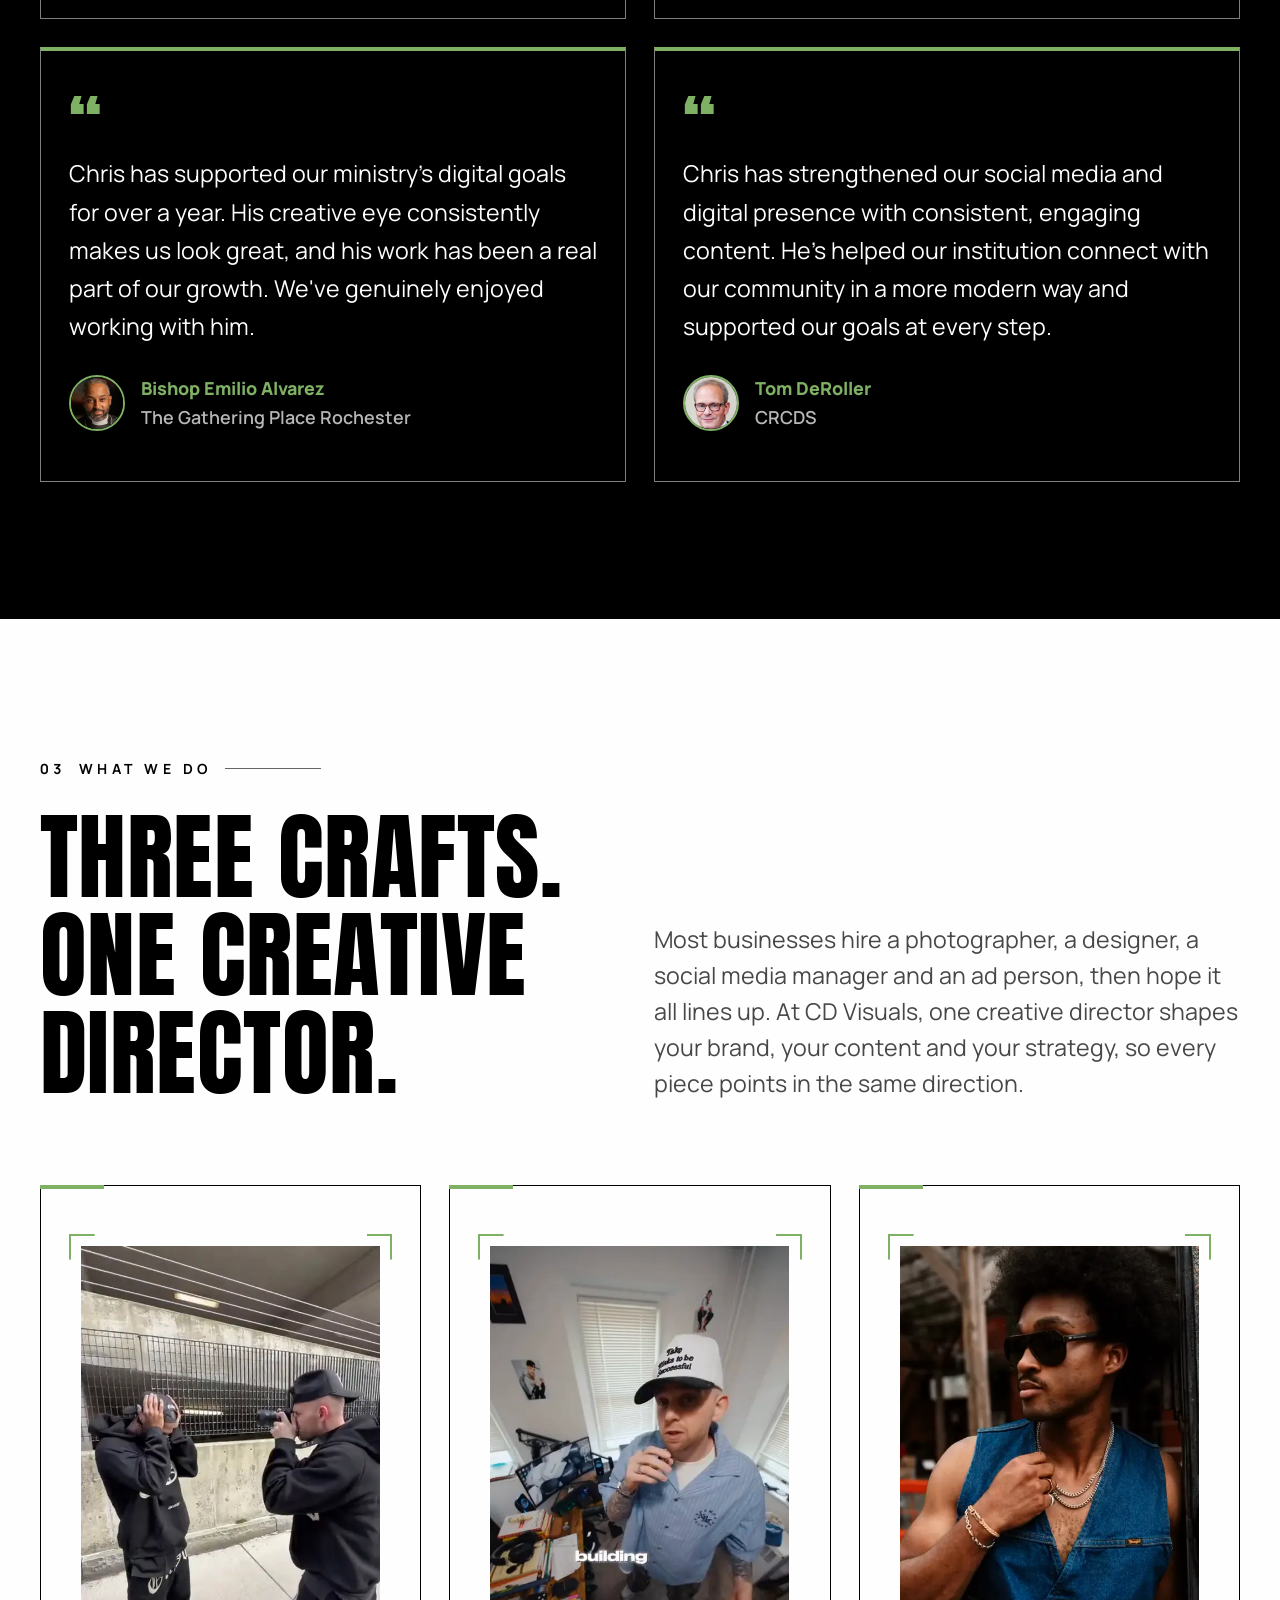
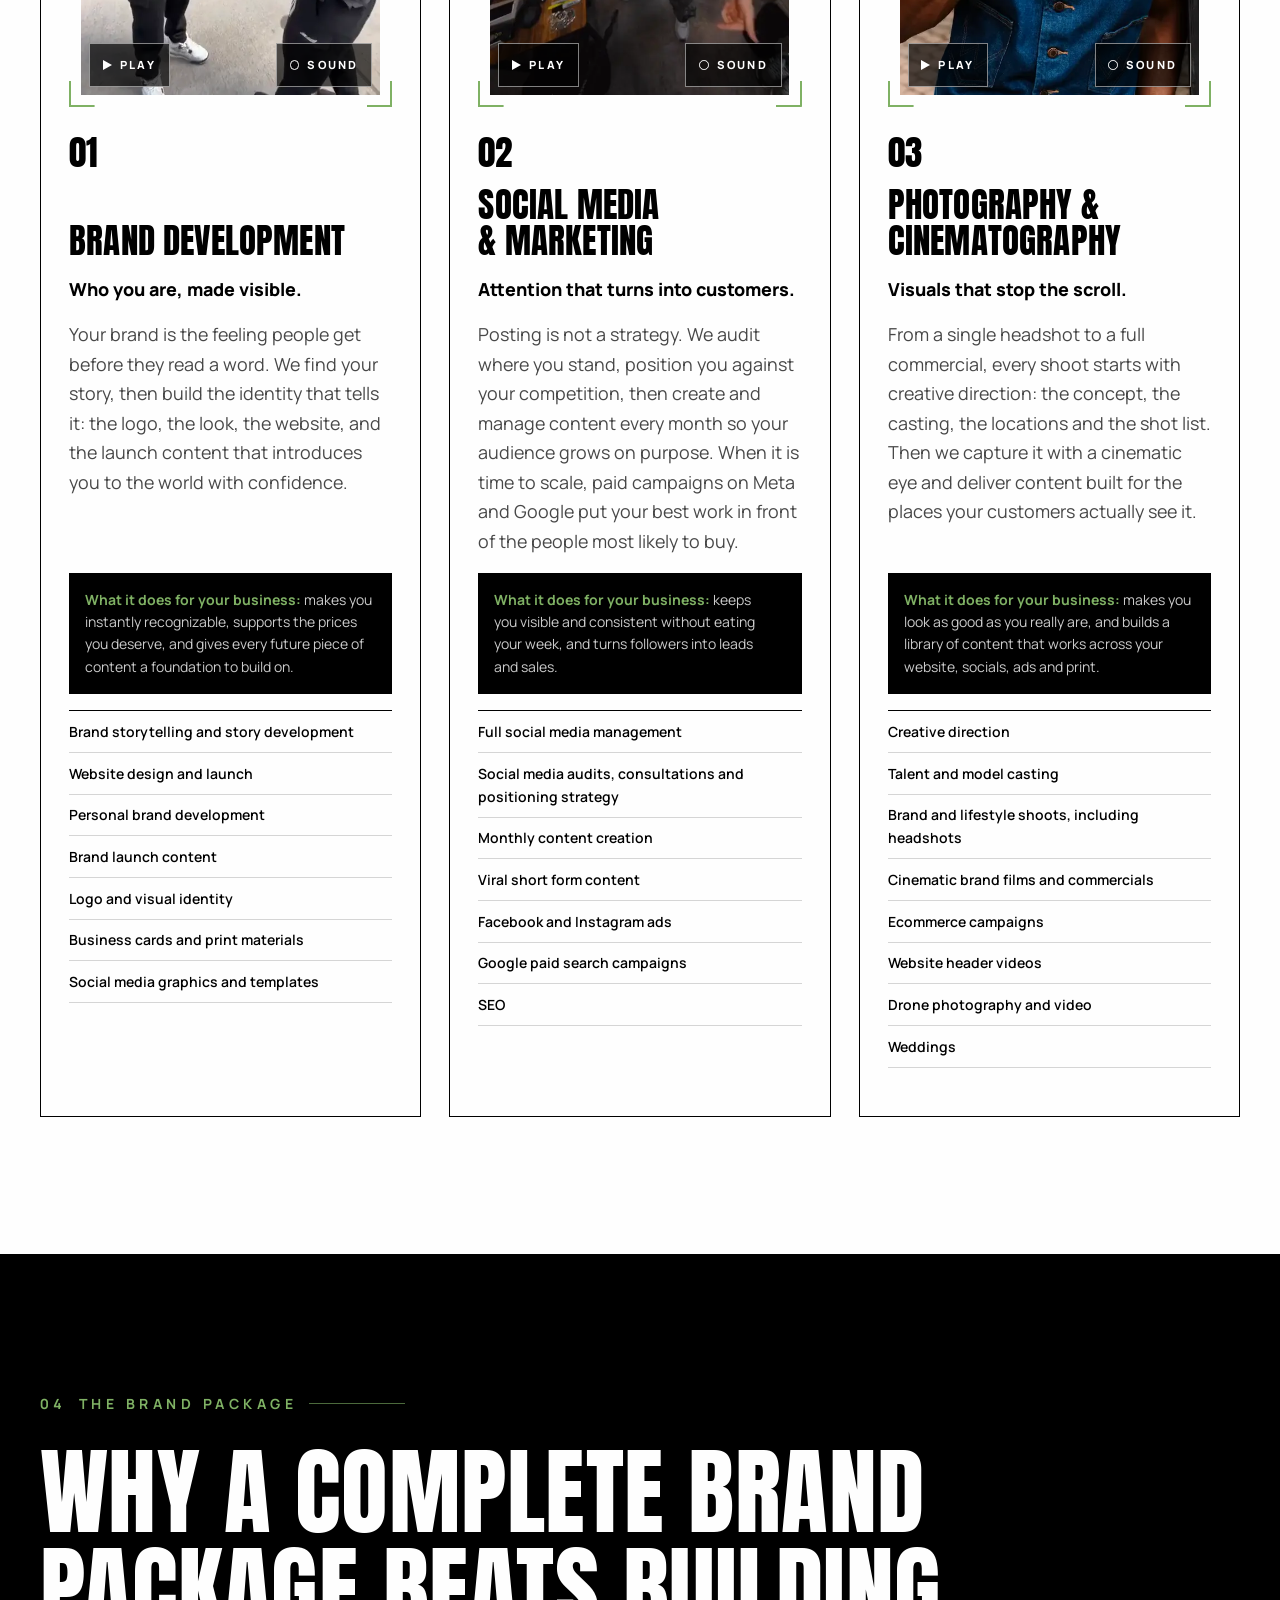
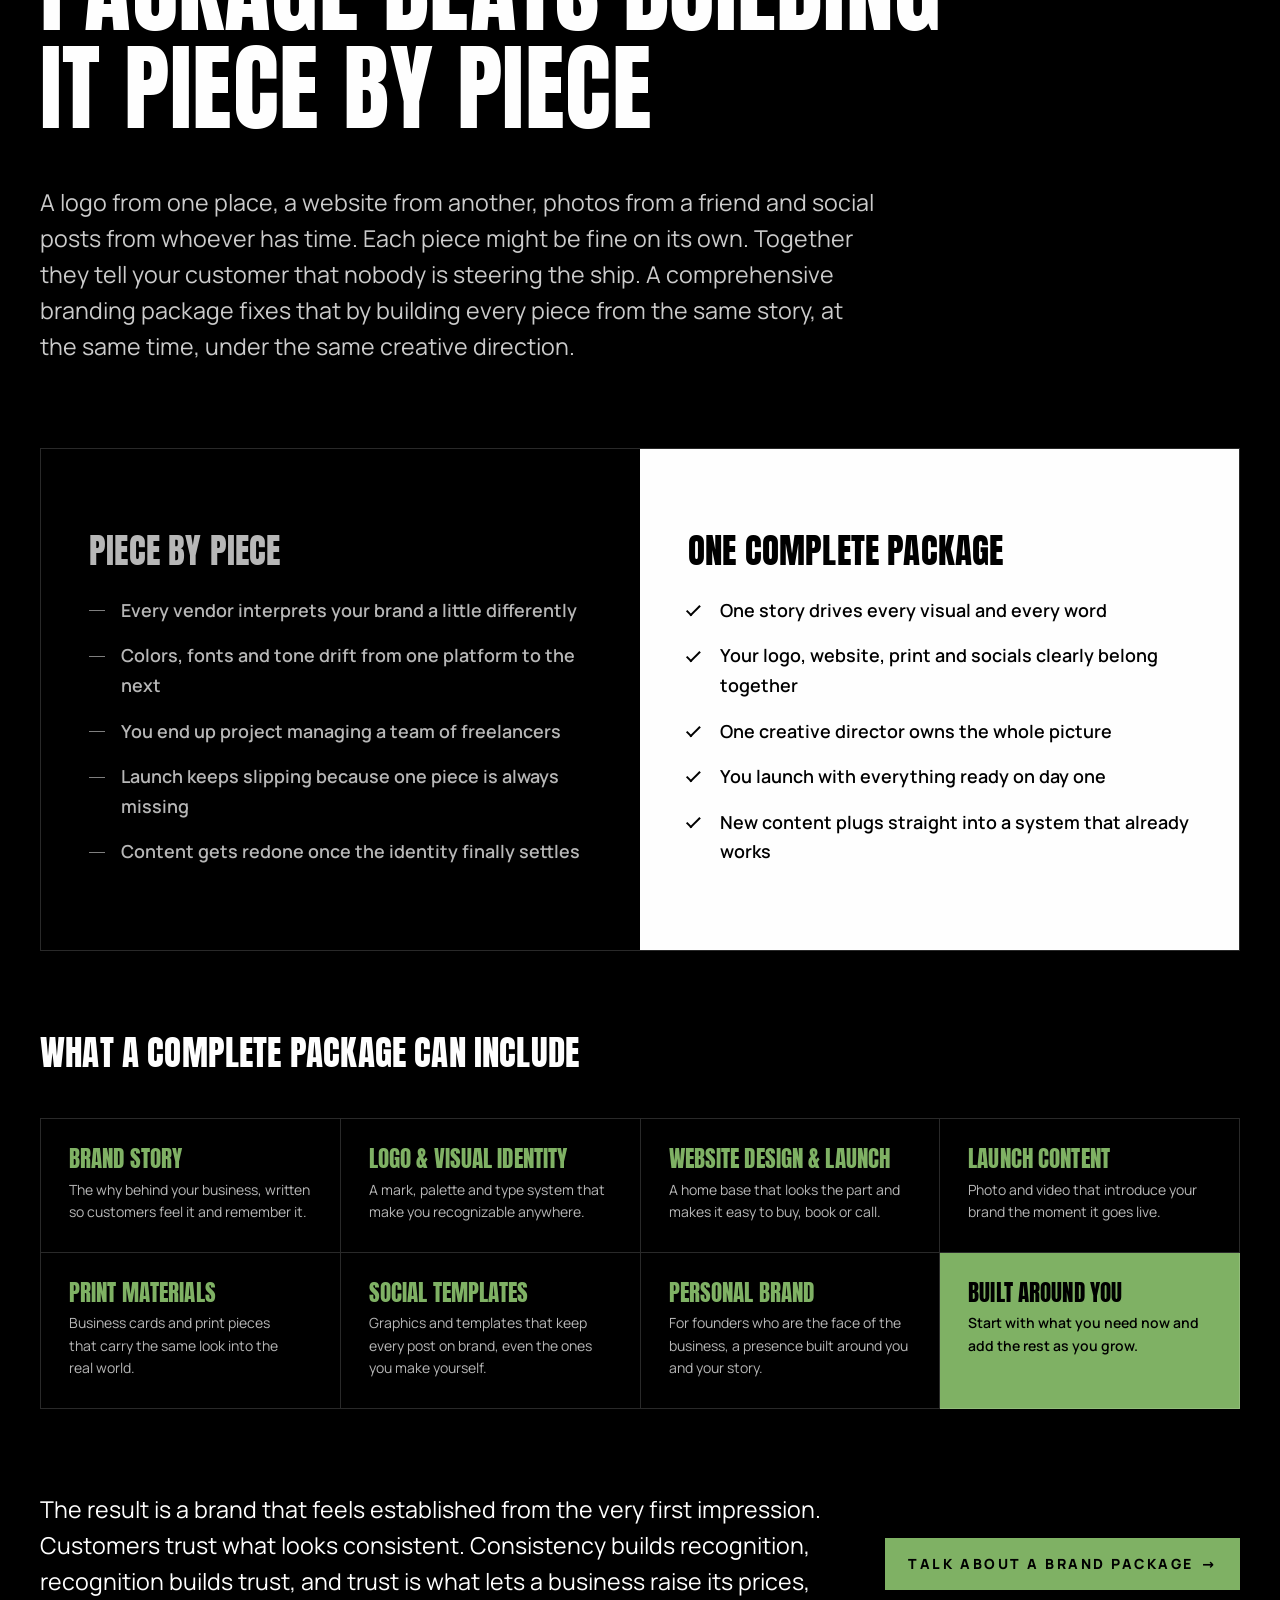
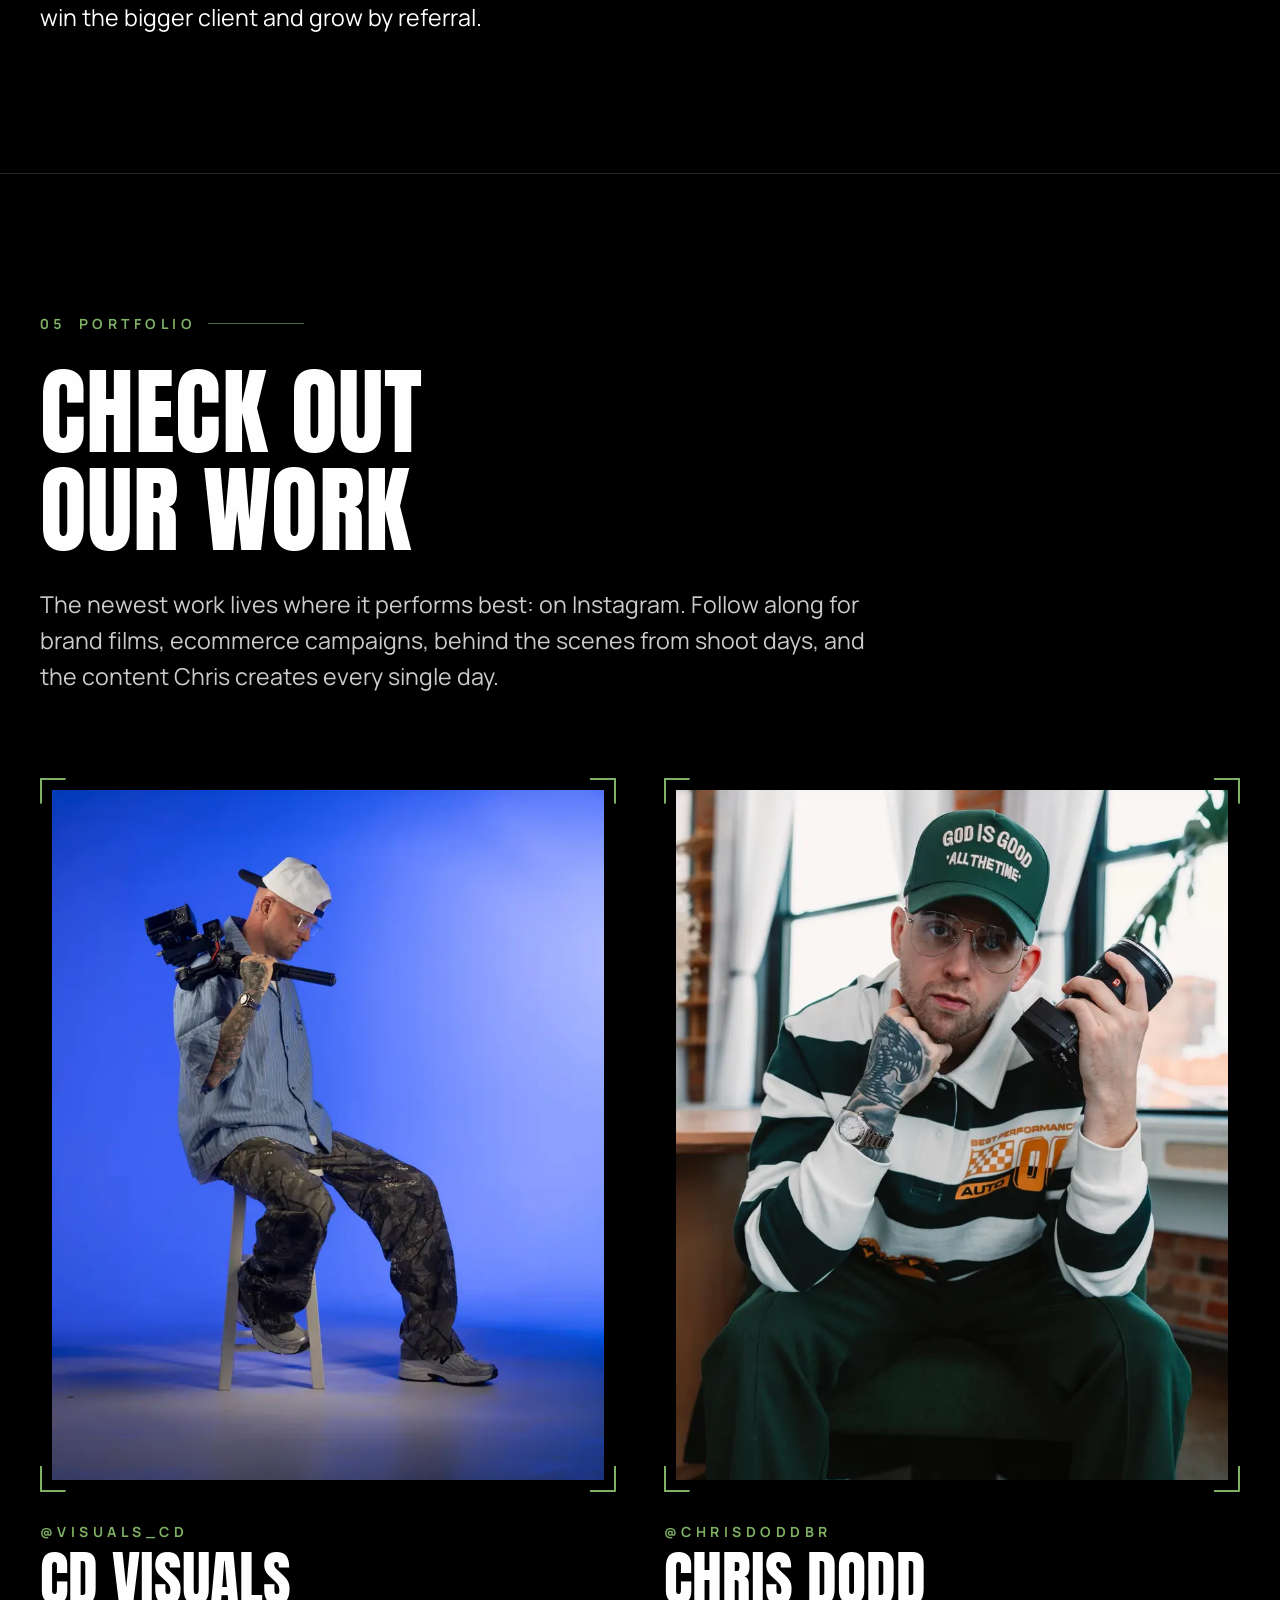
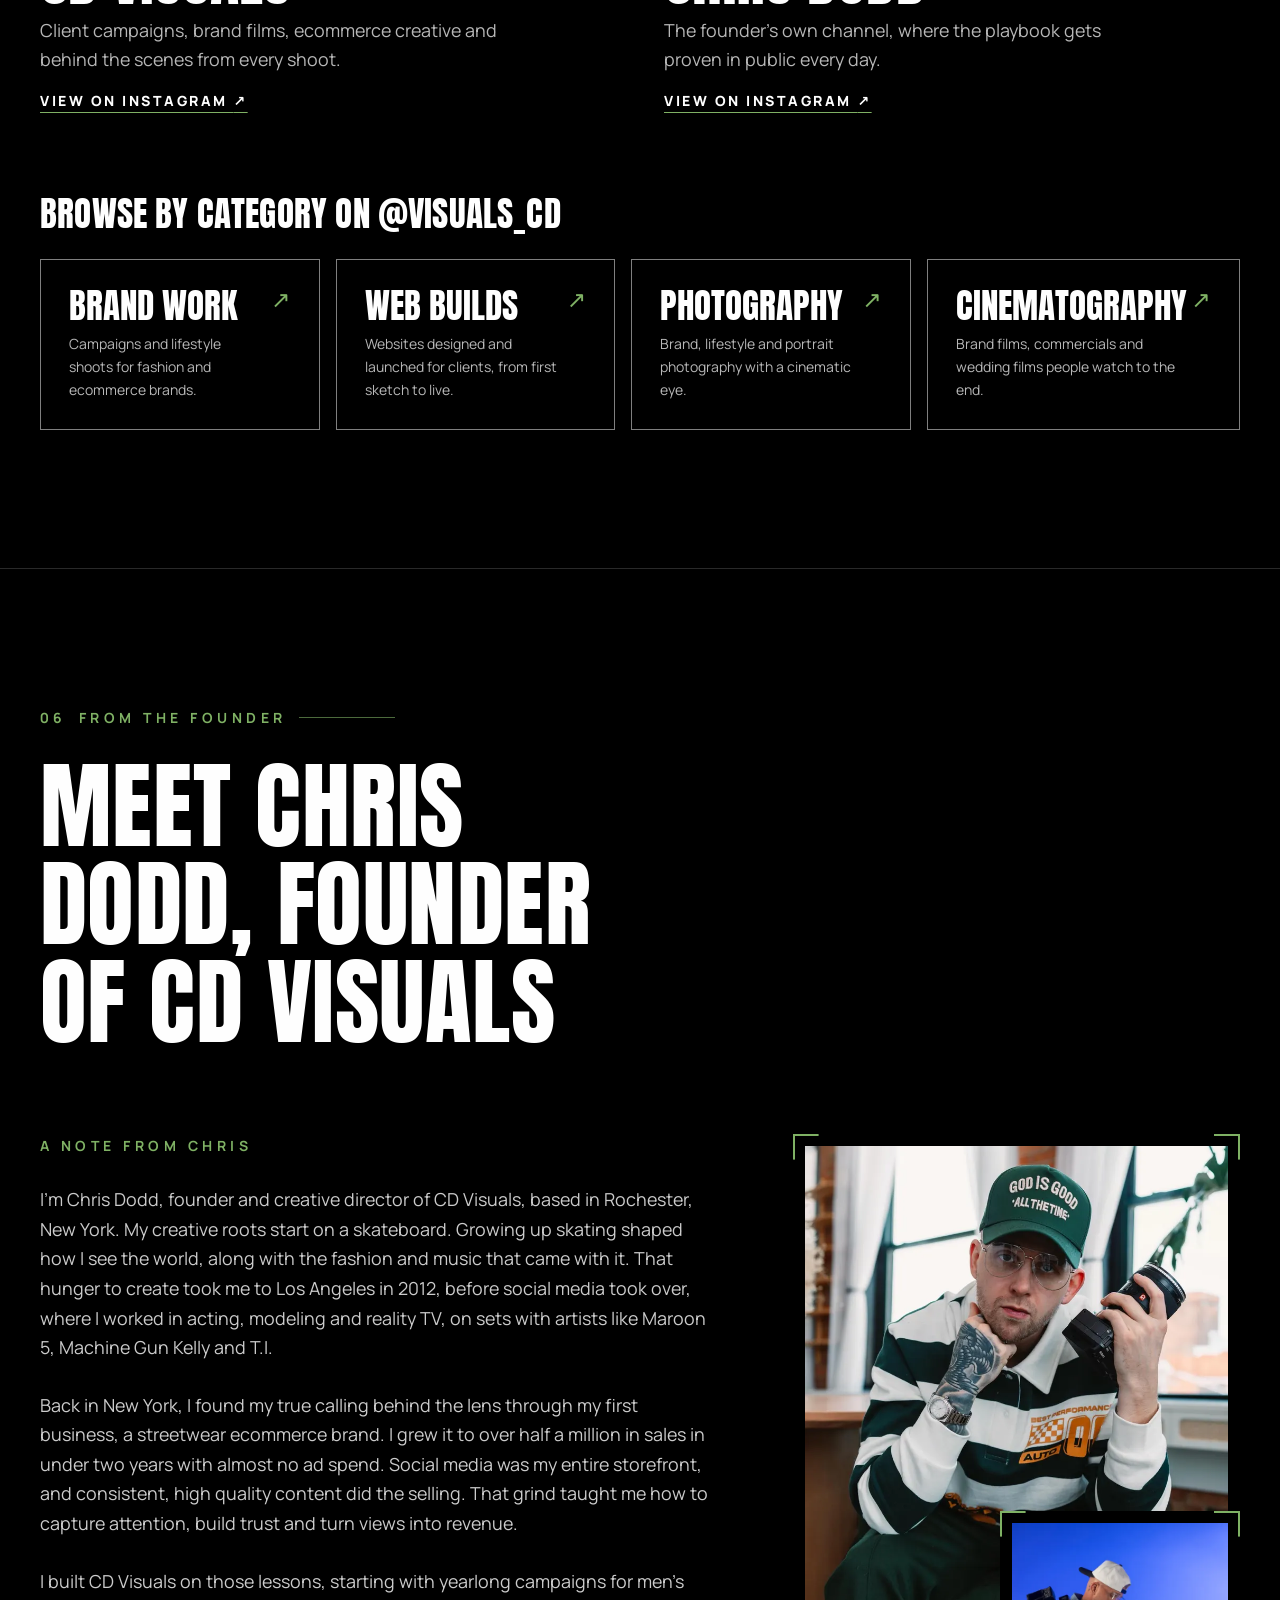
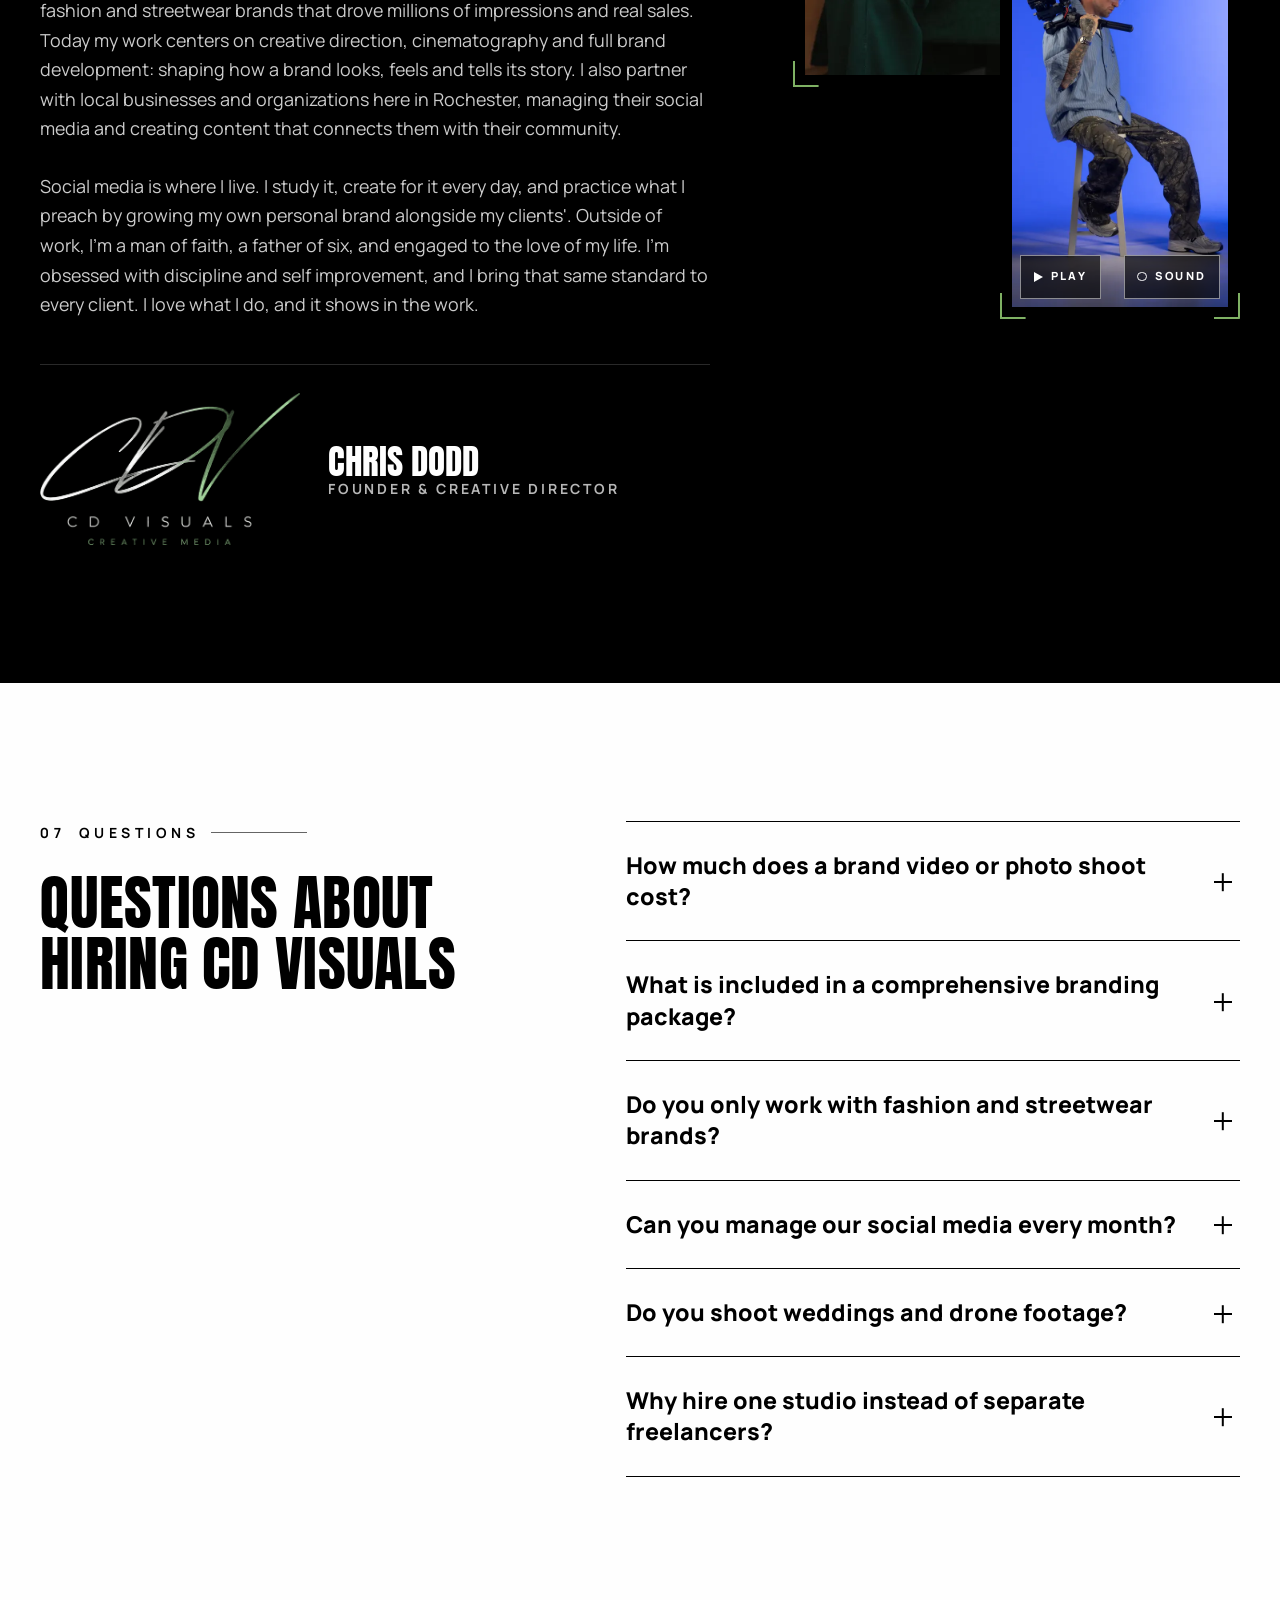
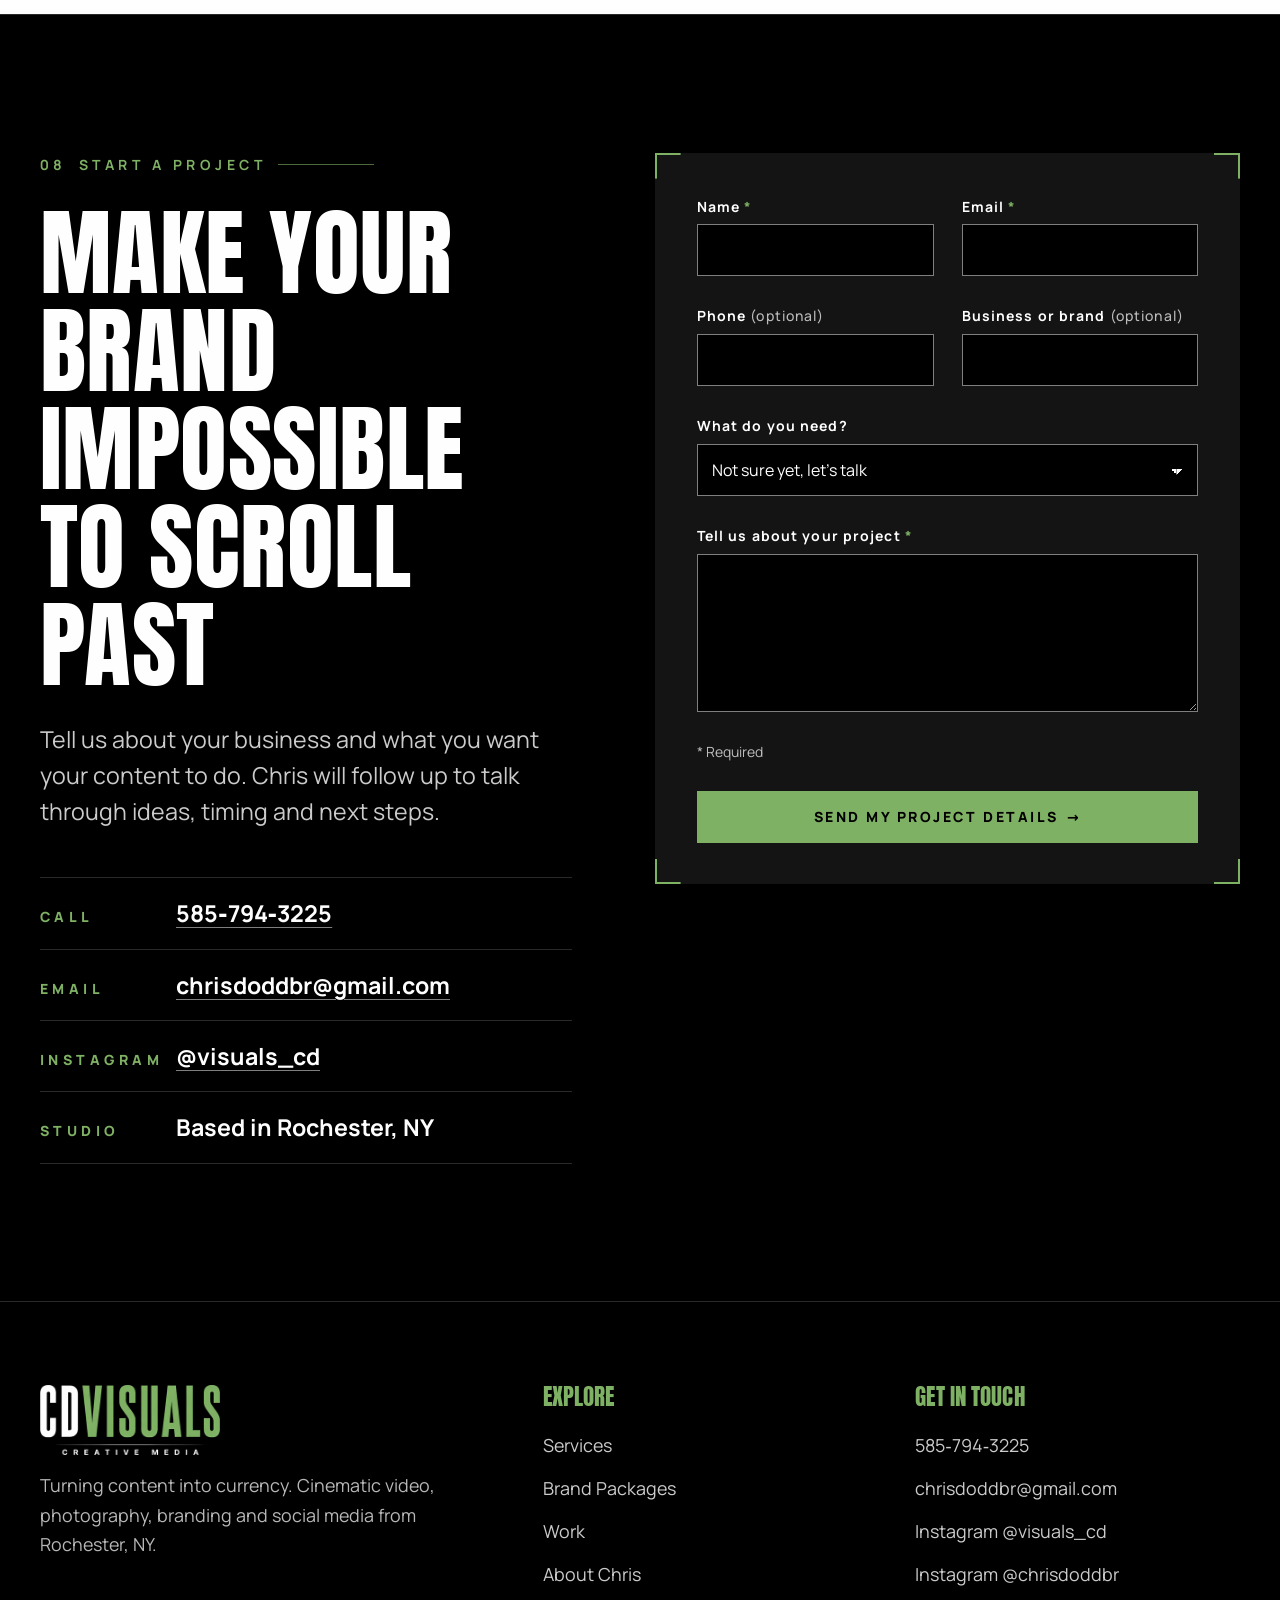
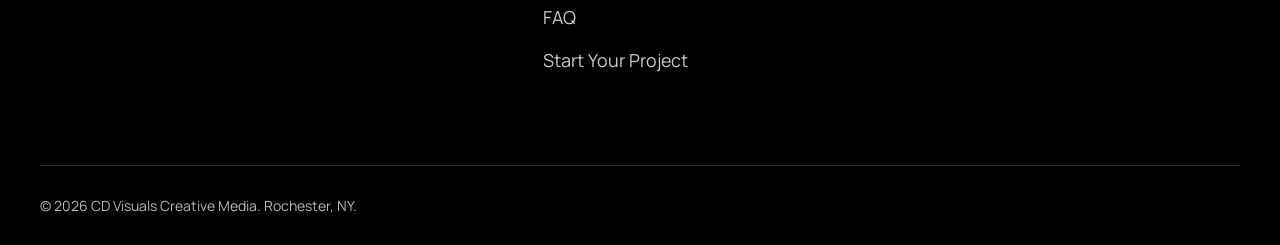
==== commit 6f929058: "Founder video holds on the artistic portrait until Play is pressed Co-Authored-By: Claude Opus 5.5 <" ====
--- a/index.html
+++ b/index.html
@@ -739,7 +739,7 @@
                 alt="Chris Dodd, founder of CD Visuals, in a green cap and striped rugby shirt holding a Sony camera"
               />
             </div>
-            <figure class="reel vf founder__reel" data-reel>
+            <figure class="reel vf founder__reel" data-reel data-reel-manual>
               <video
                 class="reel__video"
                 muted
@@ -902,7 +902,7 @@
 
           <div class="contact__panel vf">
             <form id="contact-form" class="contact-form" action="https://api.web3forms.com/submit" method="POST" novalidate>
-              <input type="hidden" name="access_key" value="[FORM_ACCESS_KEY]" />
+              <input type="hidden" name="access_key" value="13029865-a1c8-42e4-a190-df167b359825" />
               <input type="hidden" name="subject" value="New project inquiry from the CD Visuals website" />
               <input type="hidden" name="from_name" value="CD Visuals Website" />
               <input type="checkbox" name="botcheck" class="visually-hidden" tabindex="-1" aria-hidden="true" />
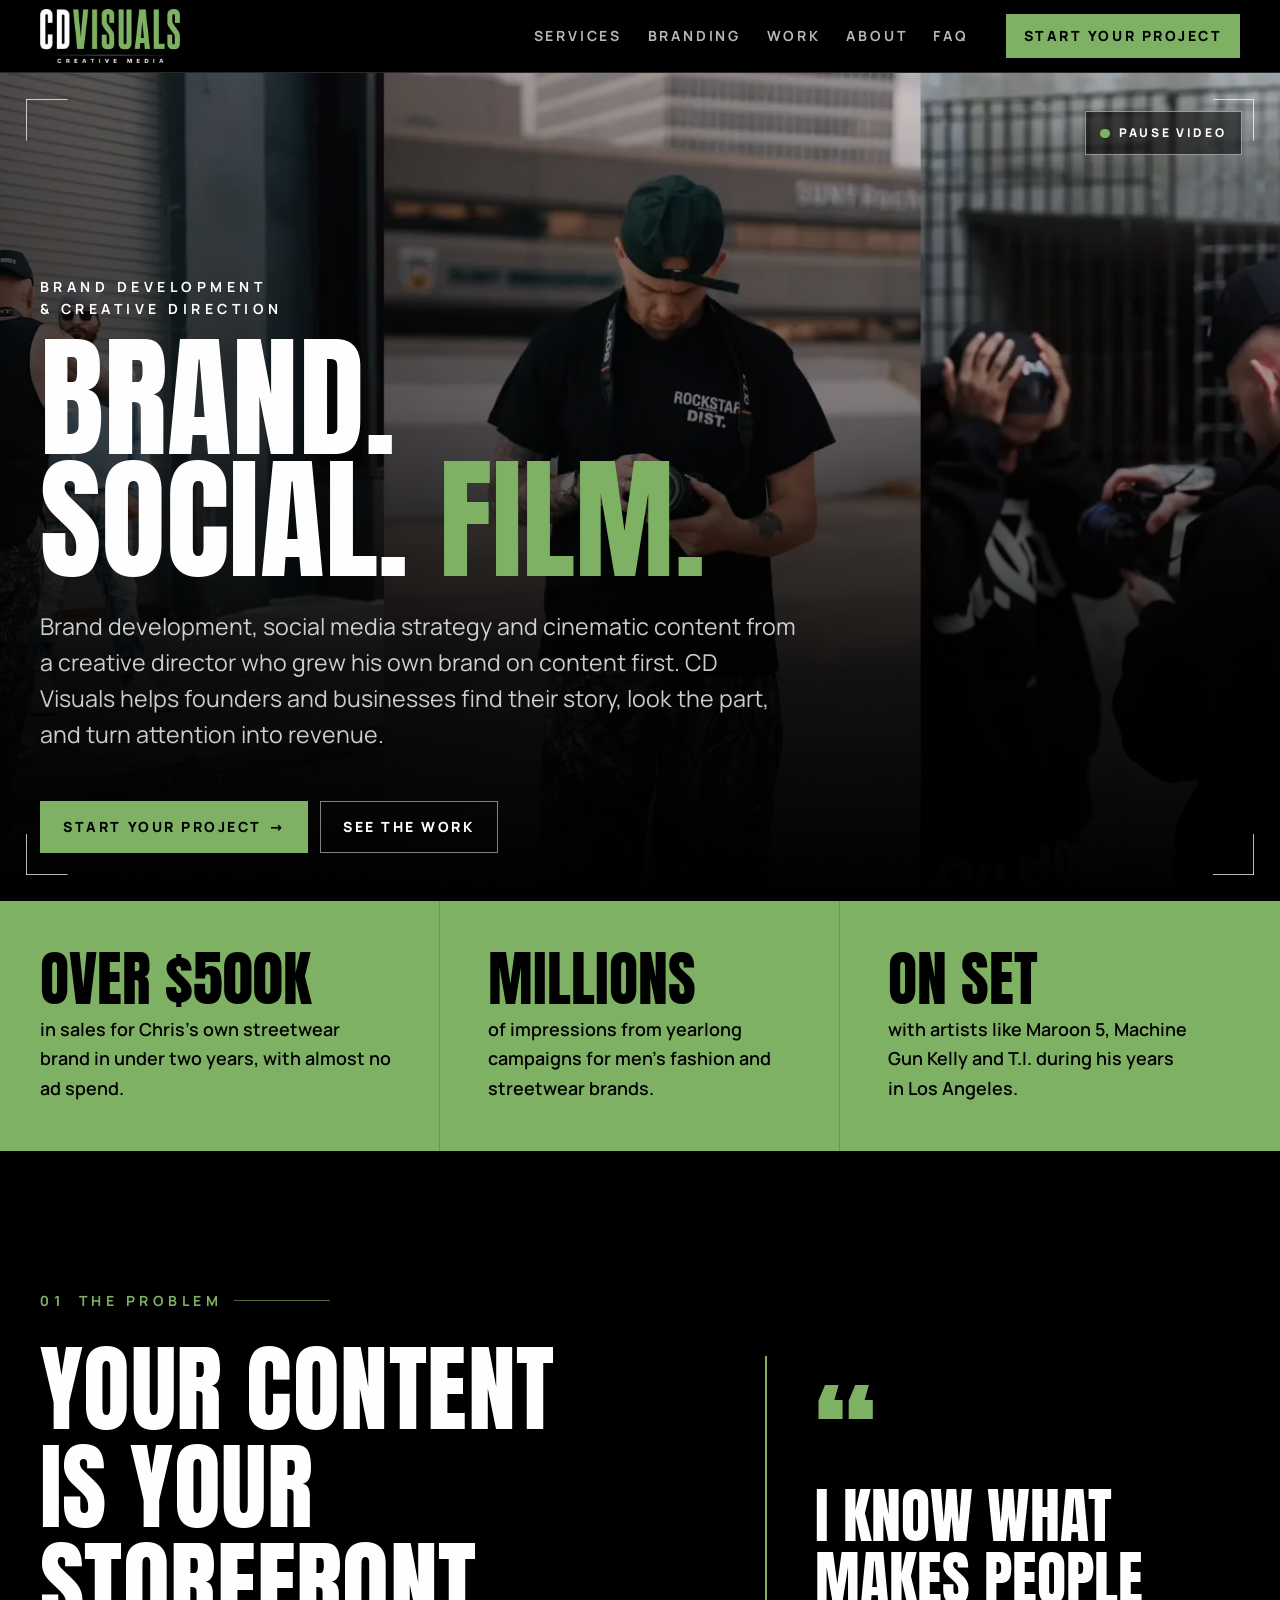
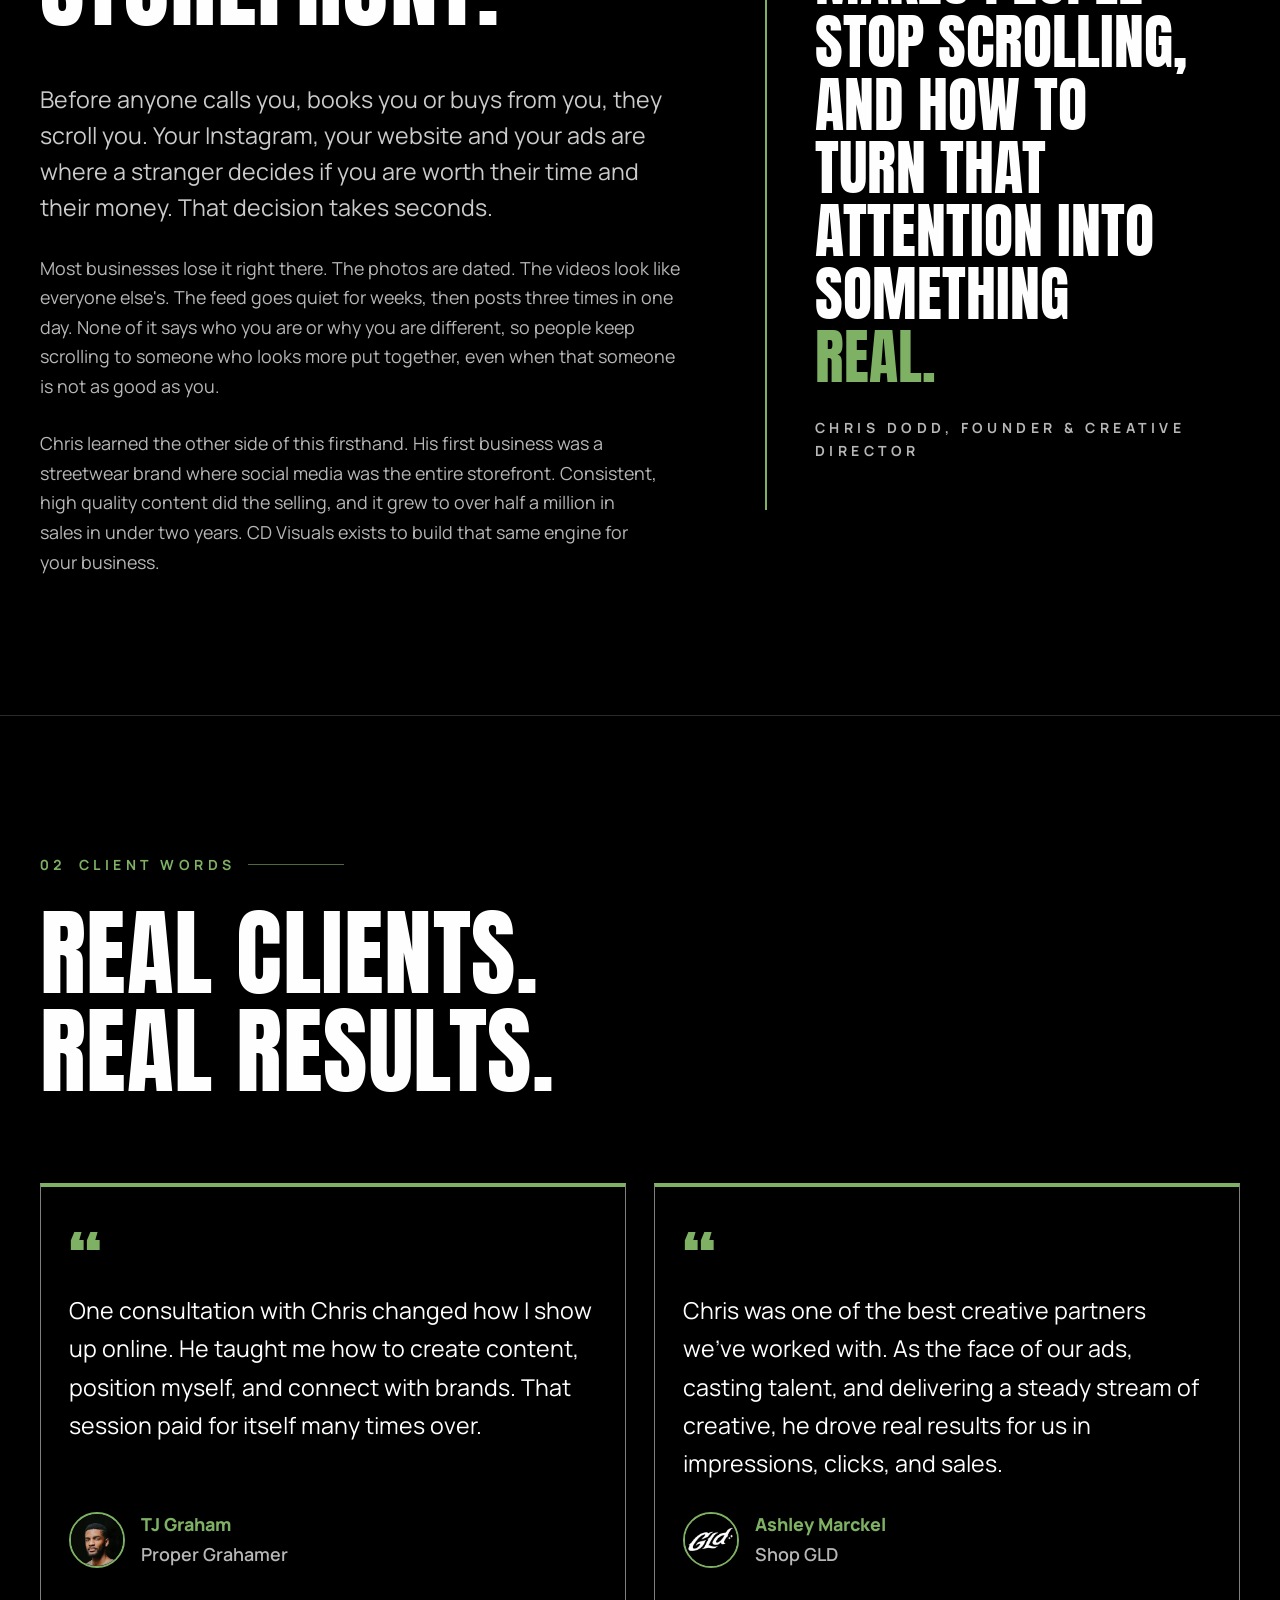
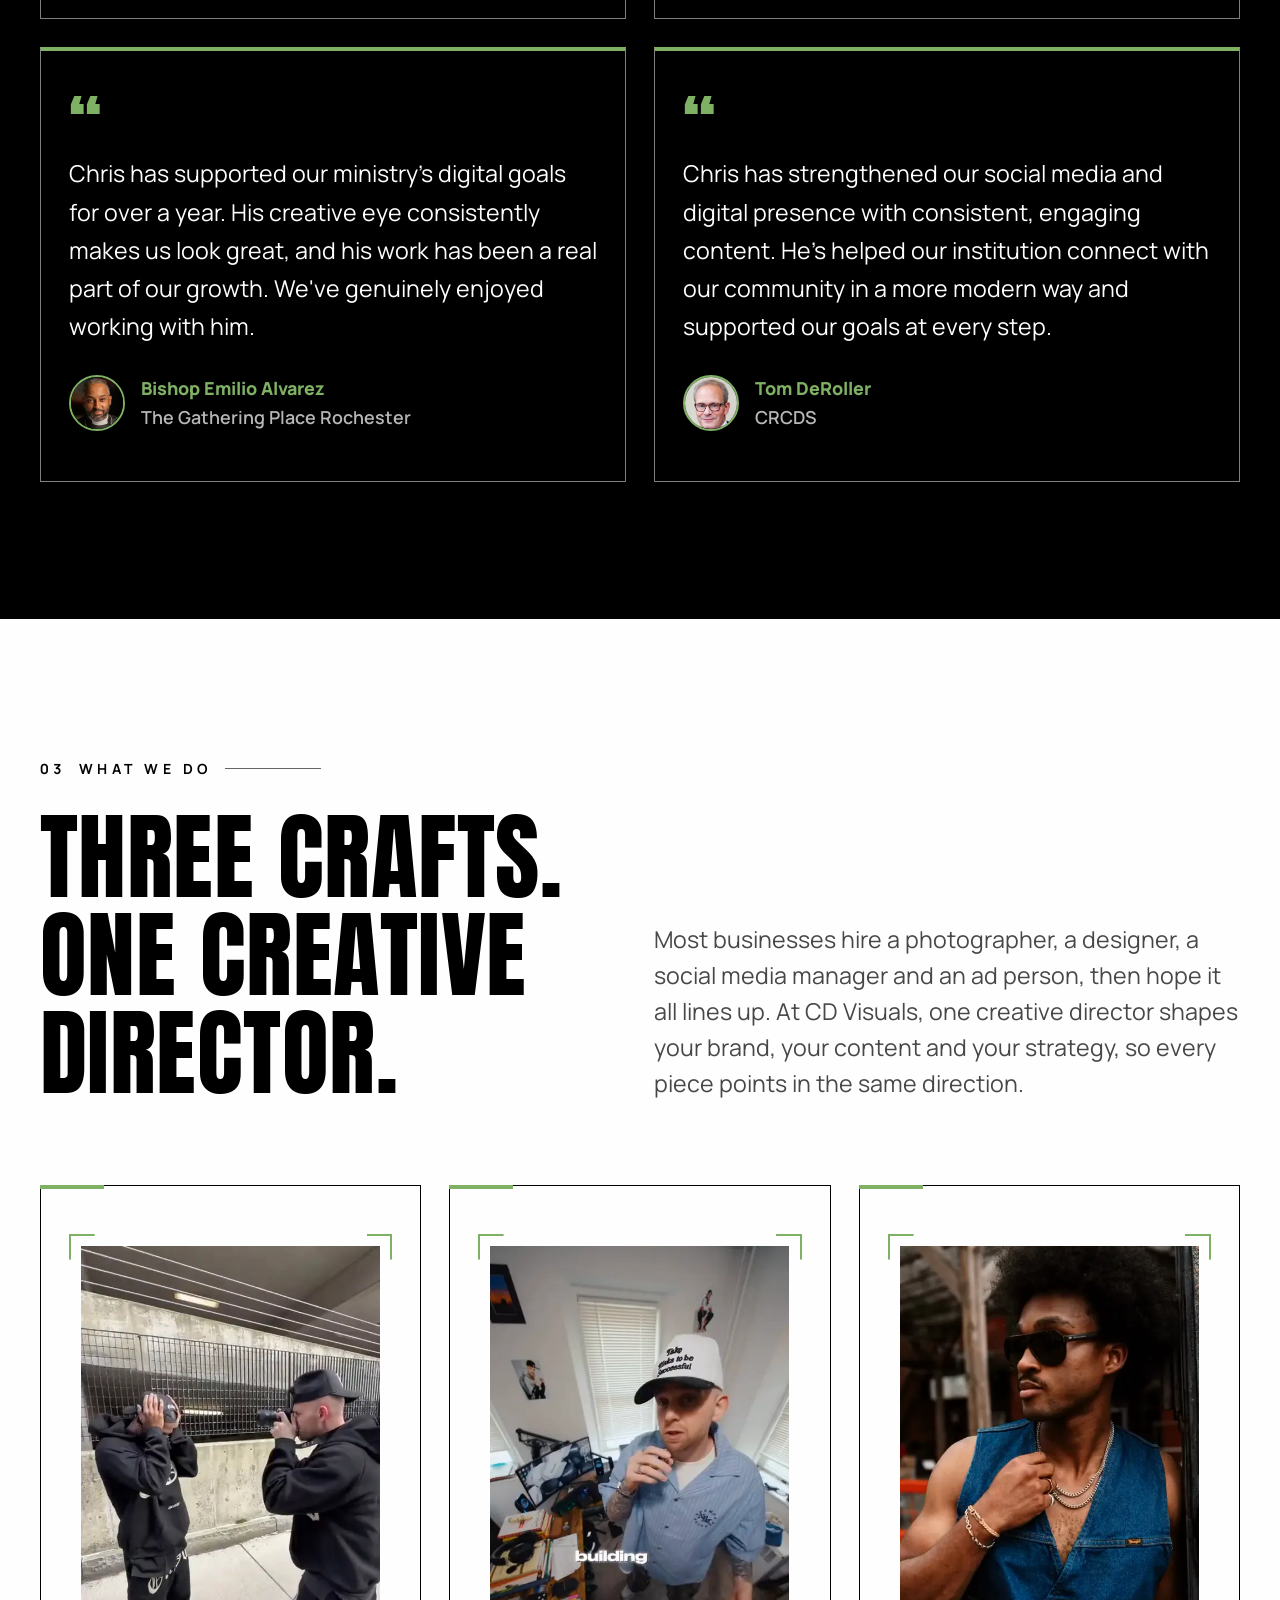
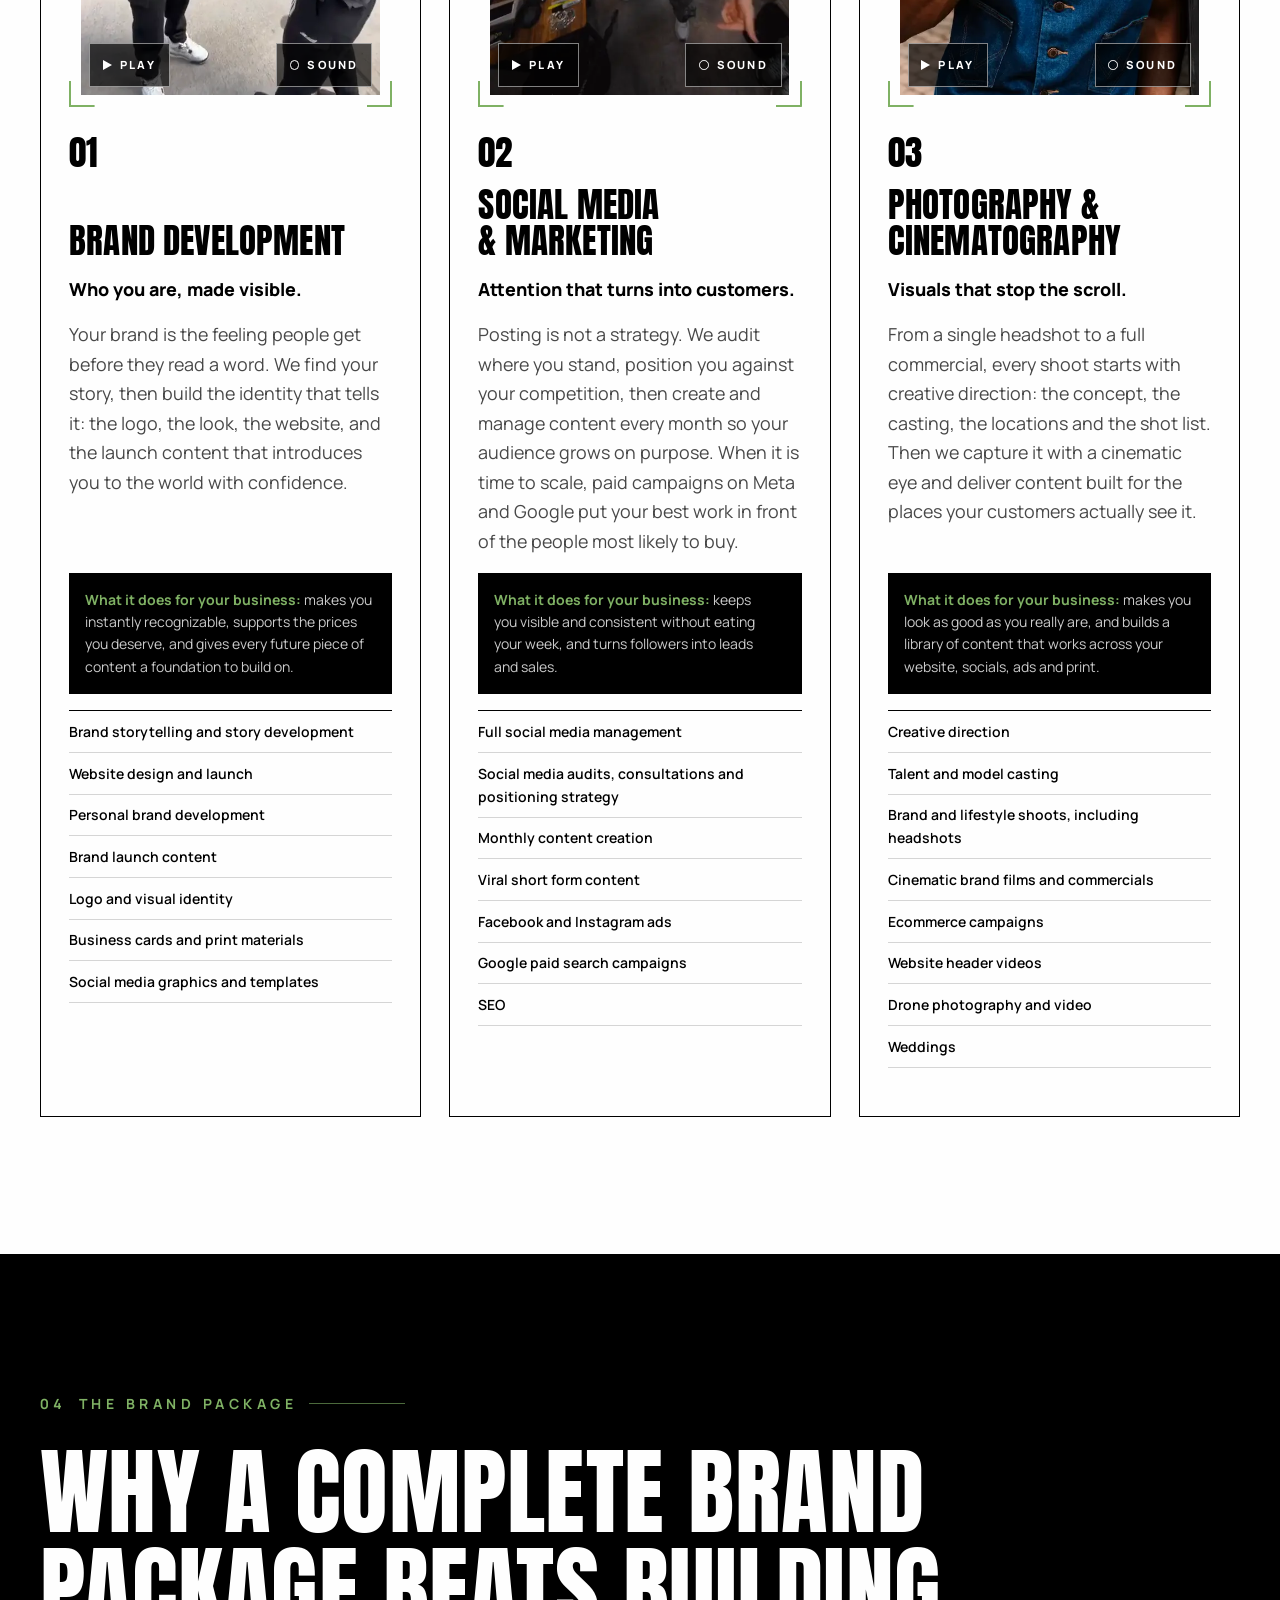
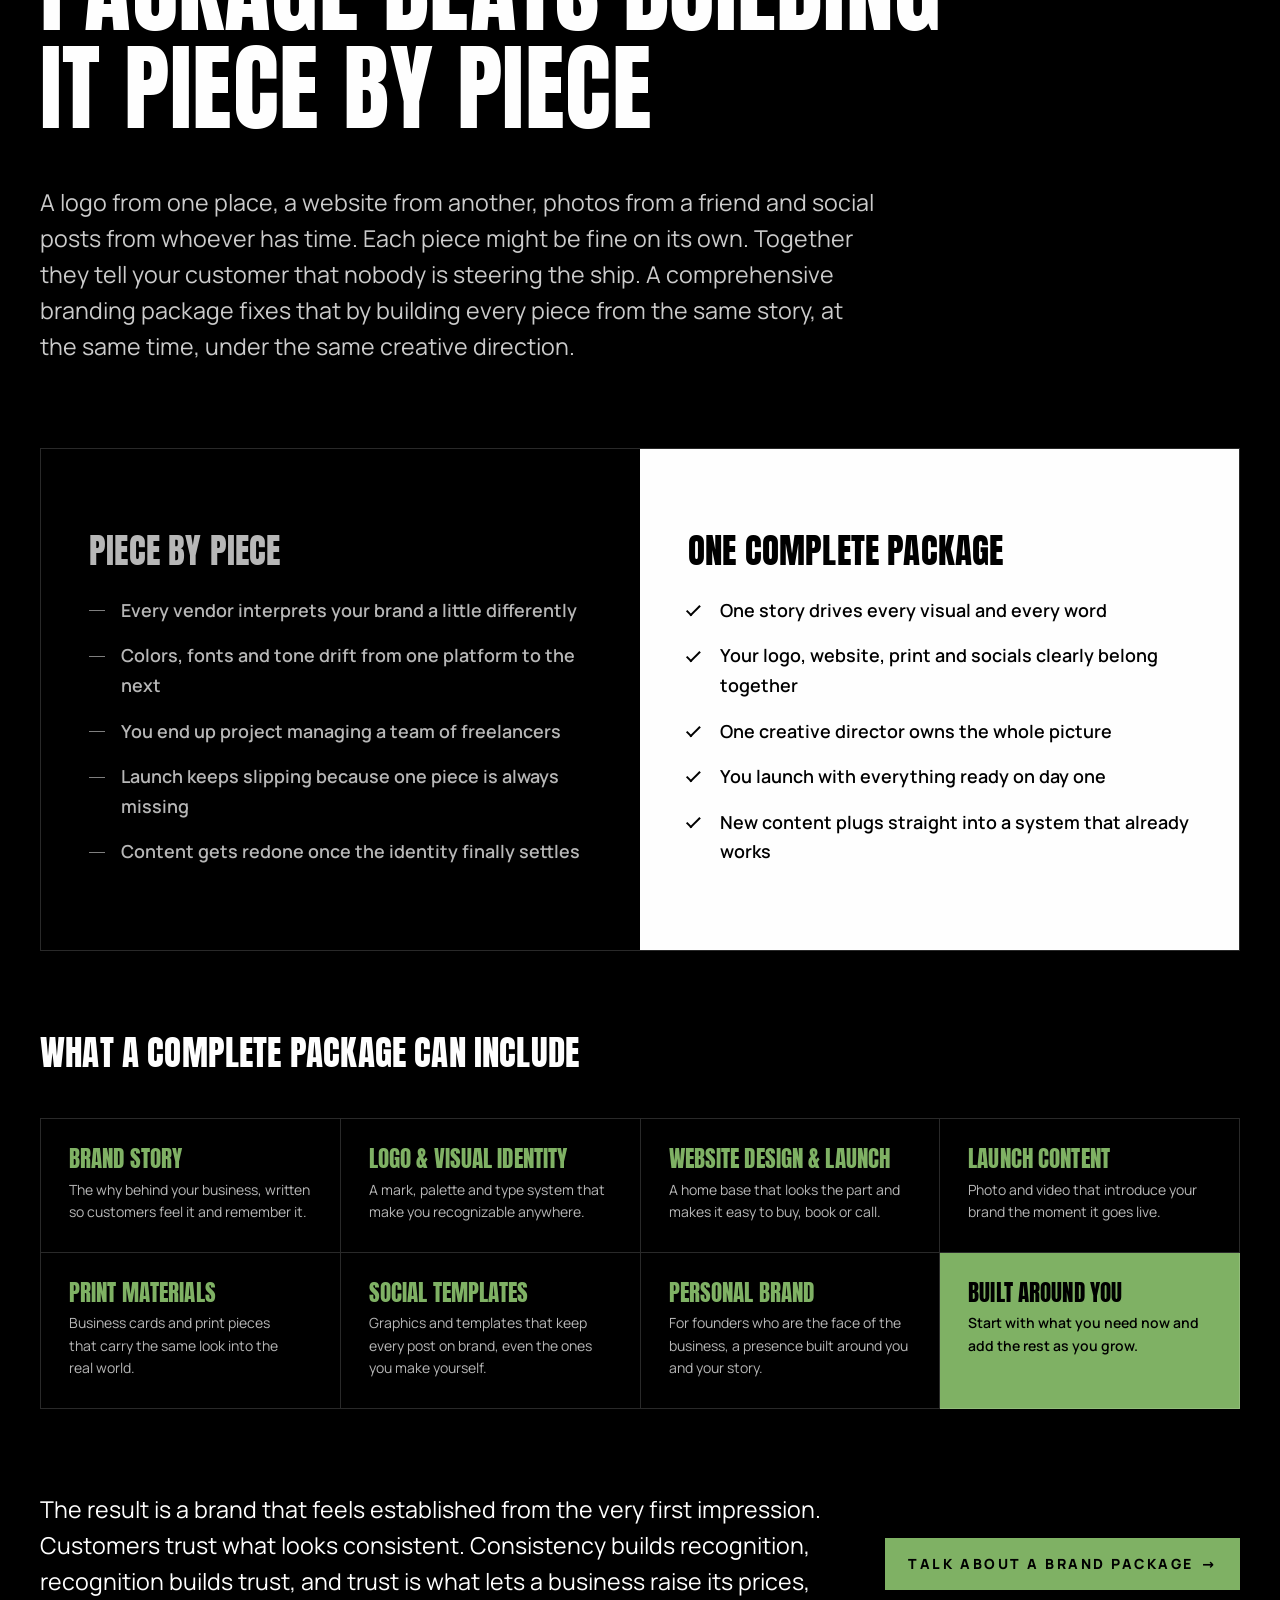
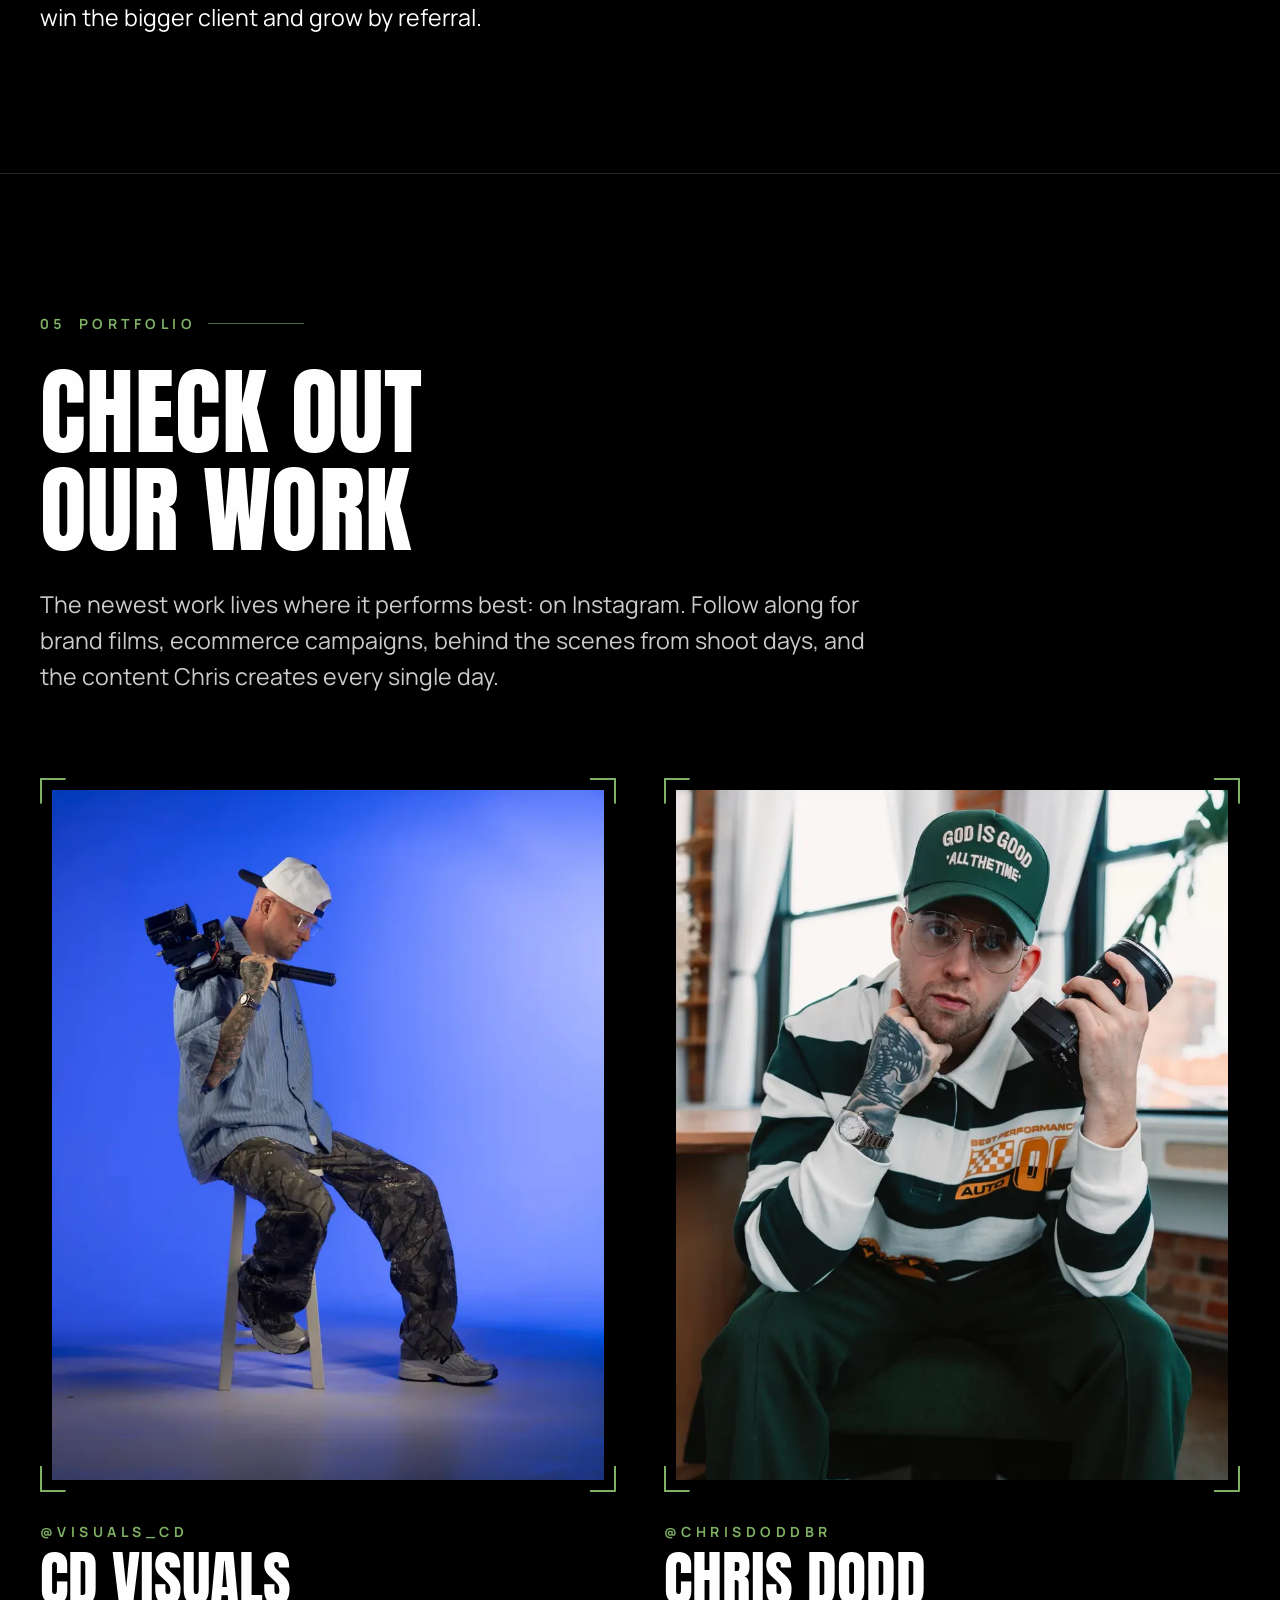
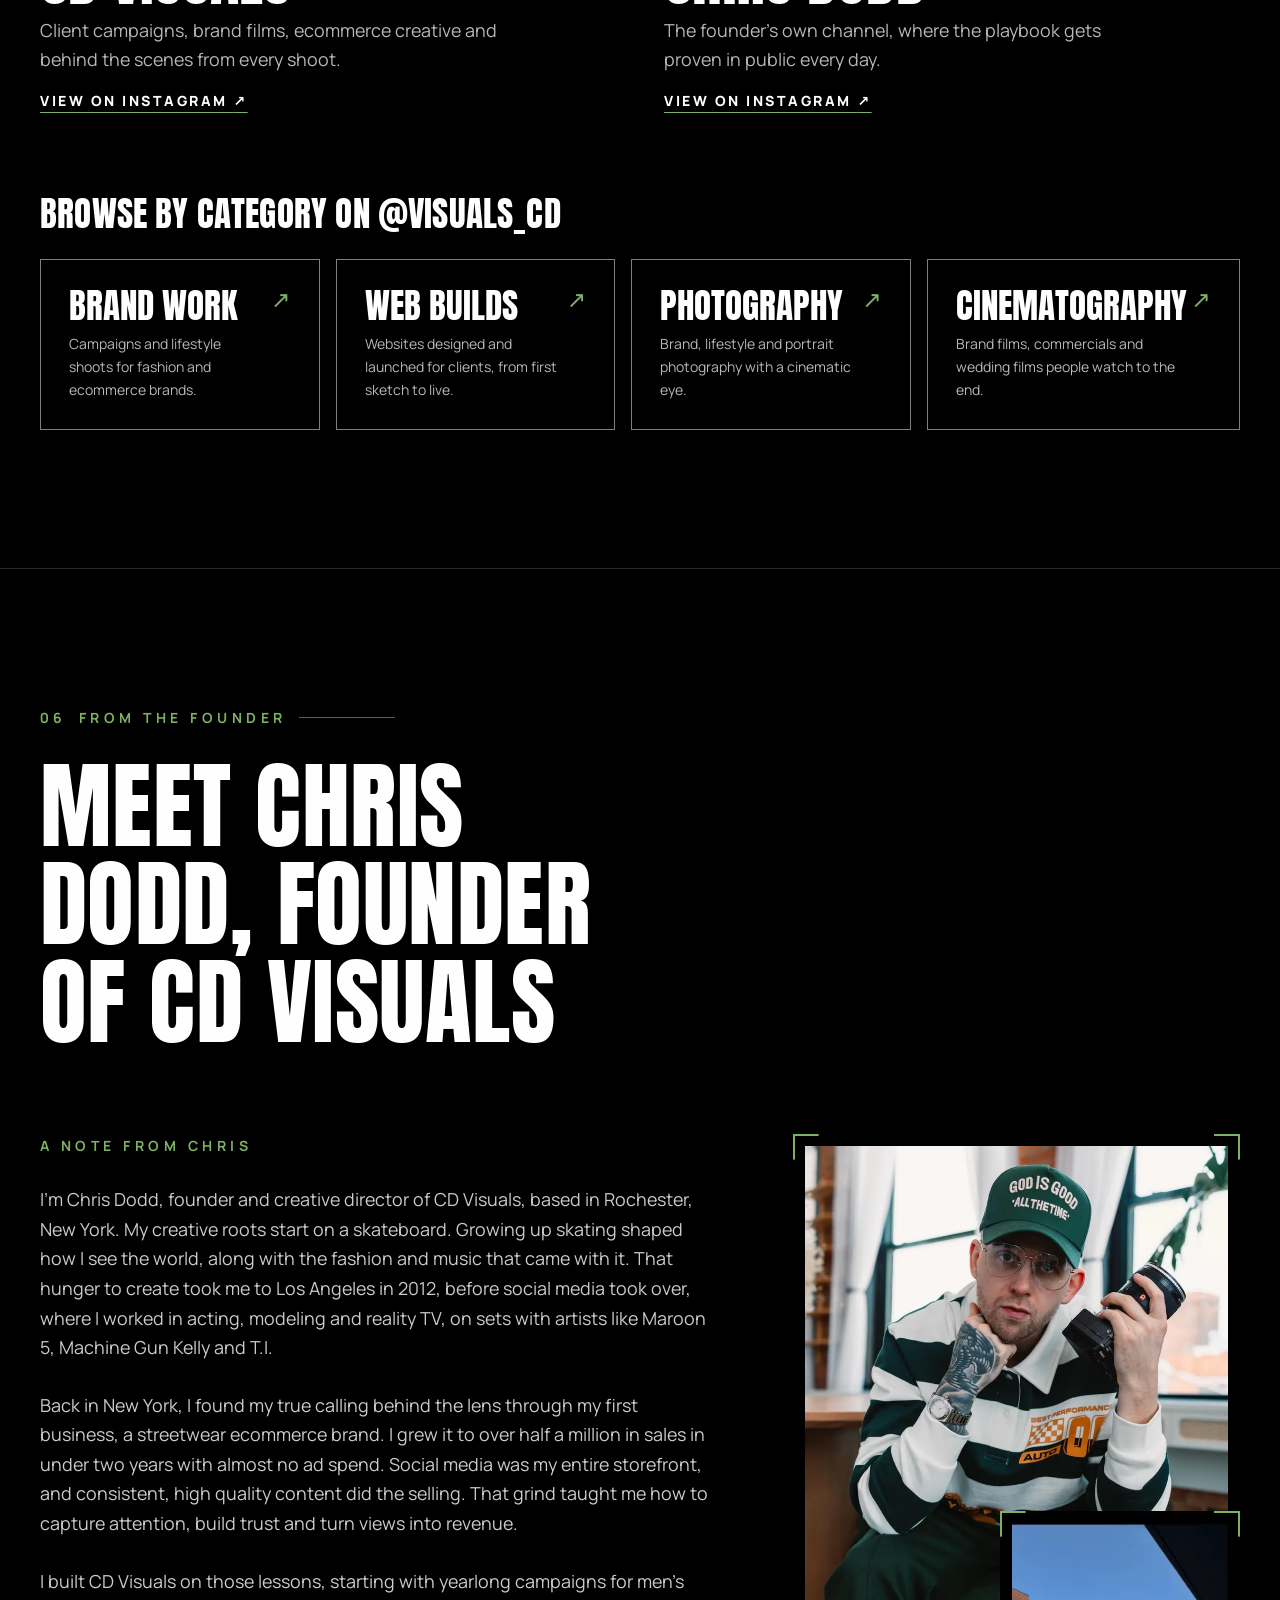
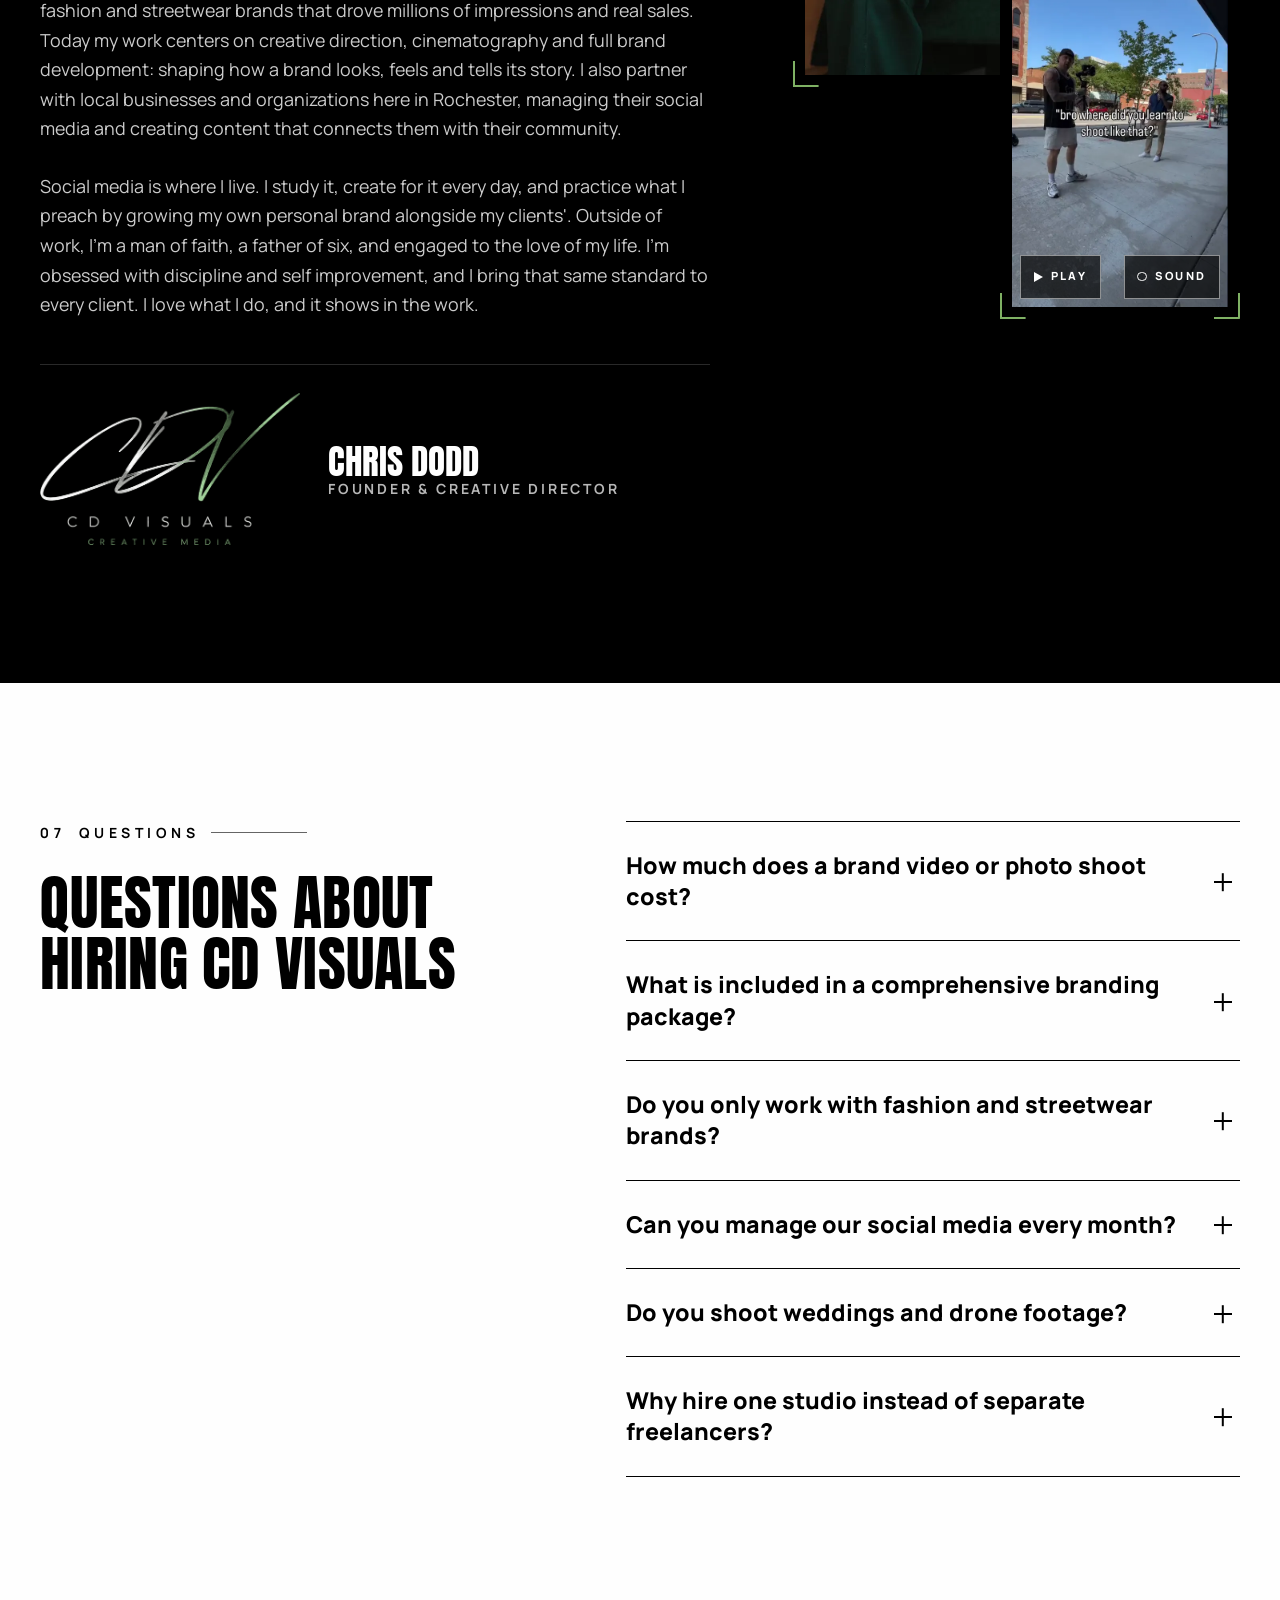
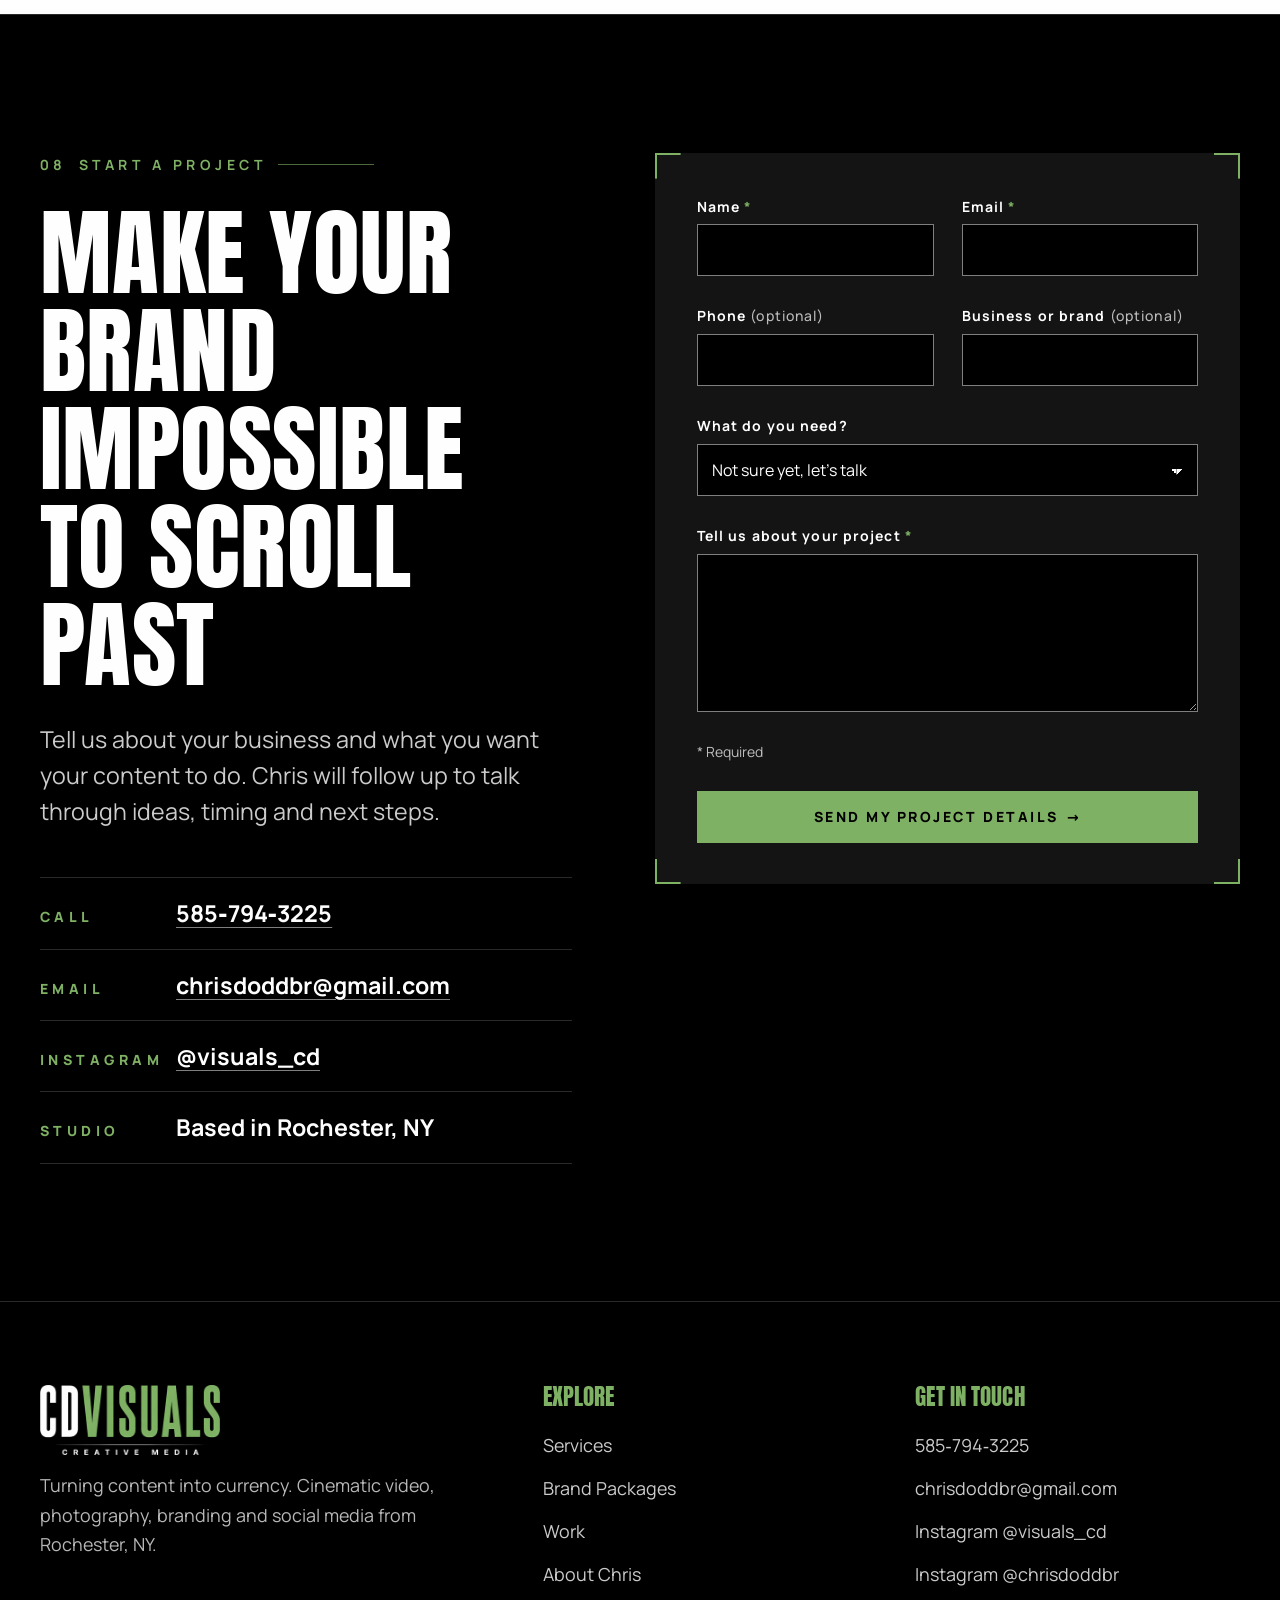
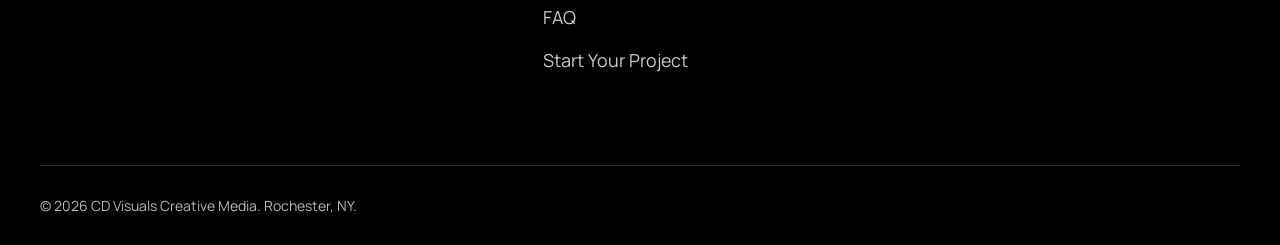
==== commit 28a90081: "Founder video autoplays again with a frame from the clip as its poster Co-Authored-By: Claude Opus 5" ====
--- a/index.html
+++ b/index.html
@@ -739,7 +739,7 @@
                 alt="Chris Dodd, founder of CD Visuals, in a green cap and striped rugby shirt holding a Sony camera"
               />
             </div>
-            <figure class="reel vf founder__reel" data-reel data-reel-manual>
+            <figure class="reel vf founder__reel" data-reel>
               <video
                 class="reel__video"
                 muted
